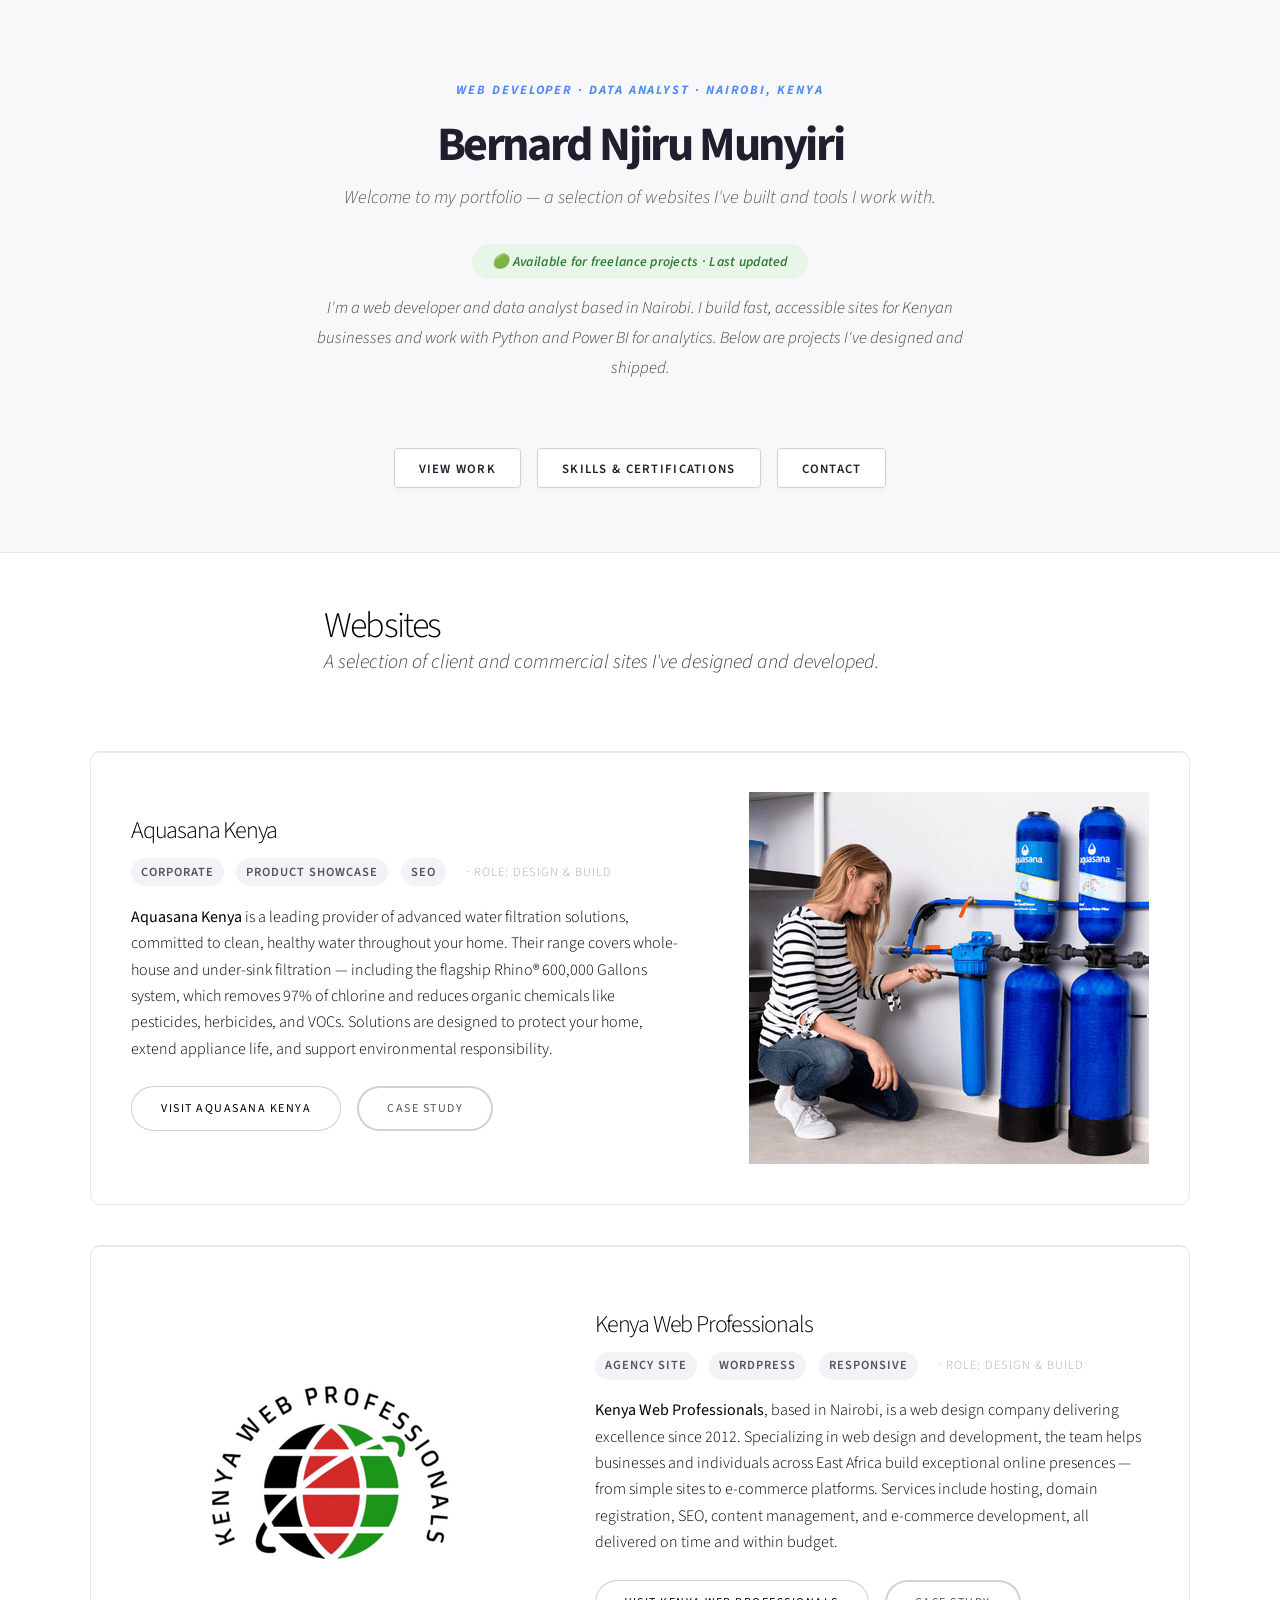
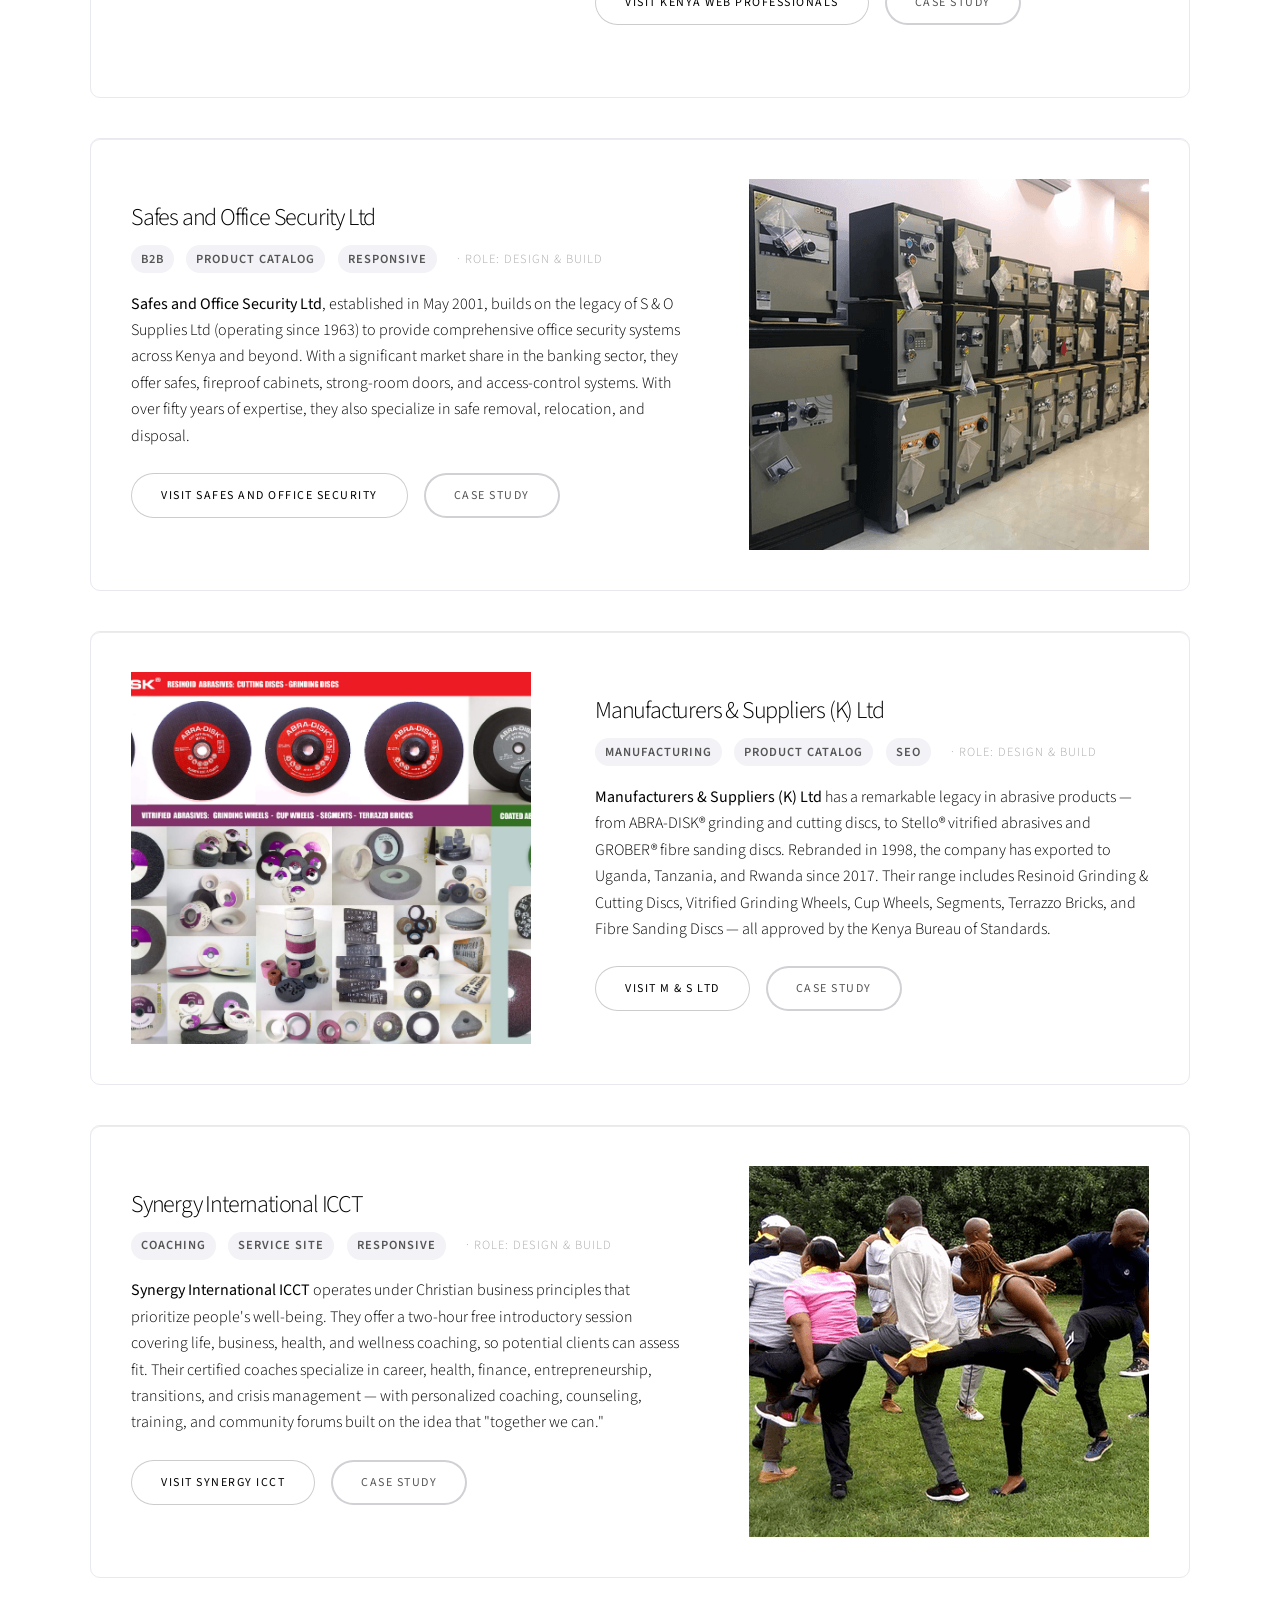
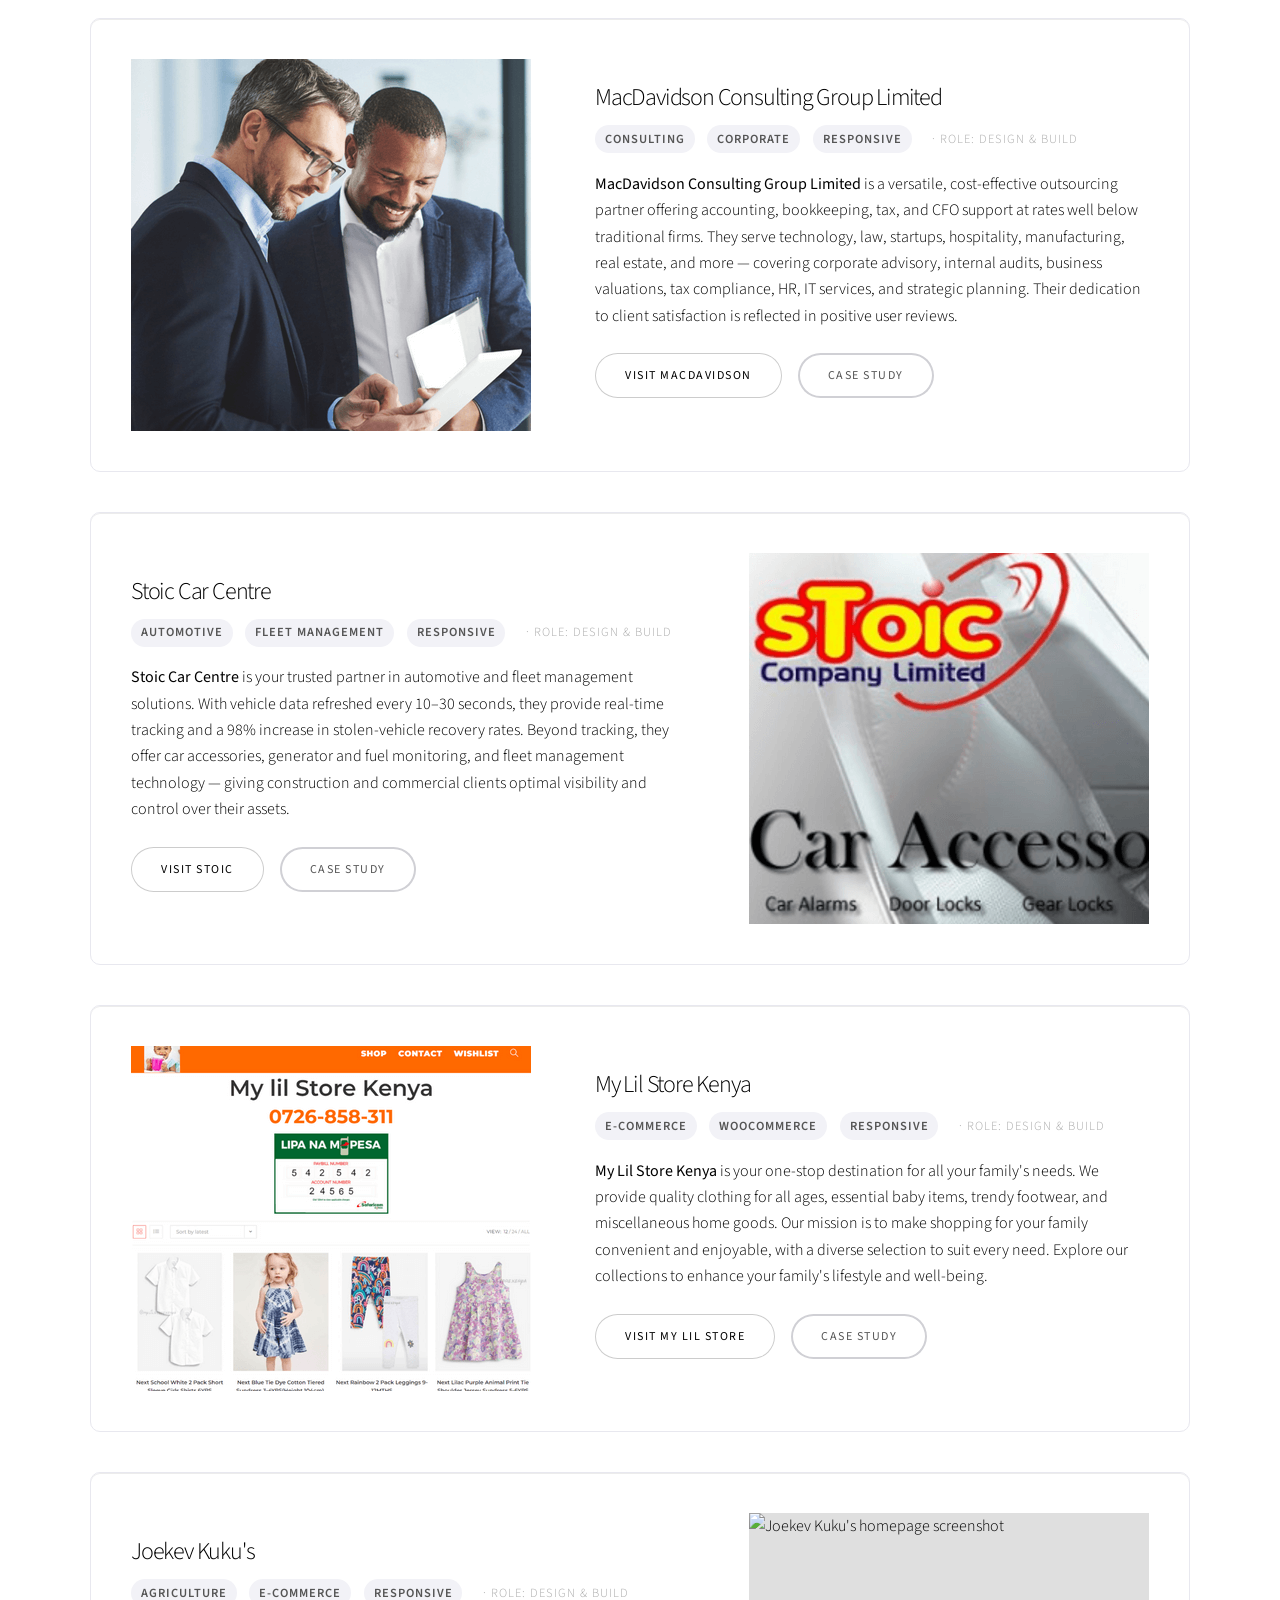
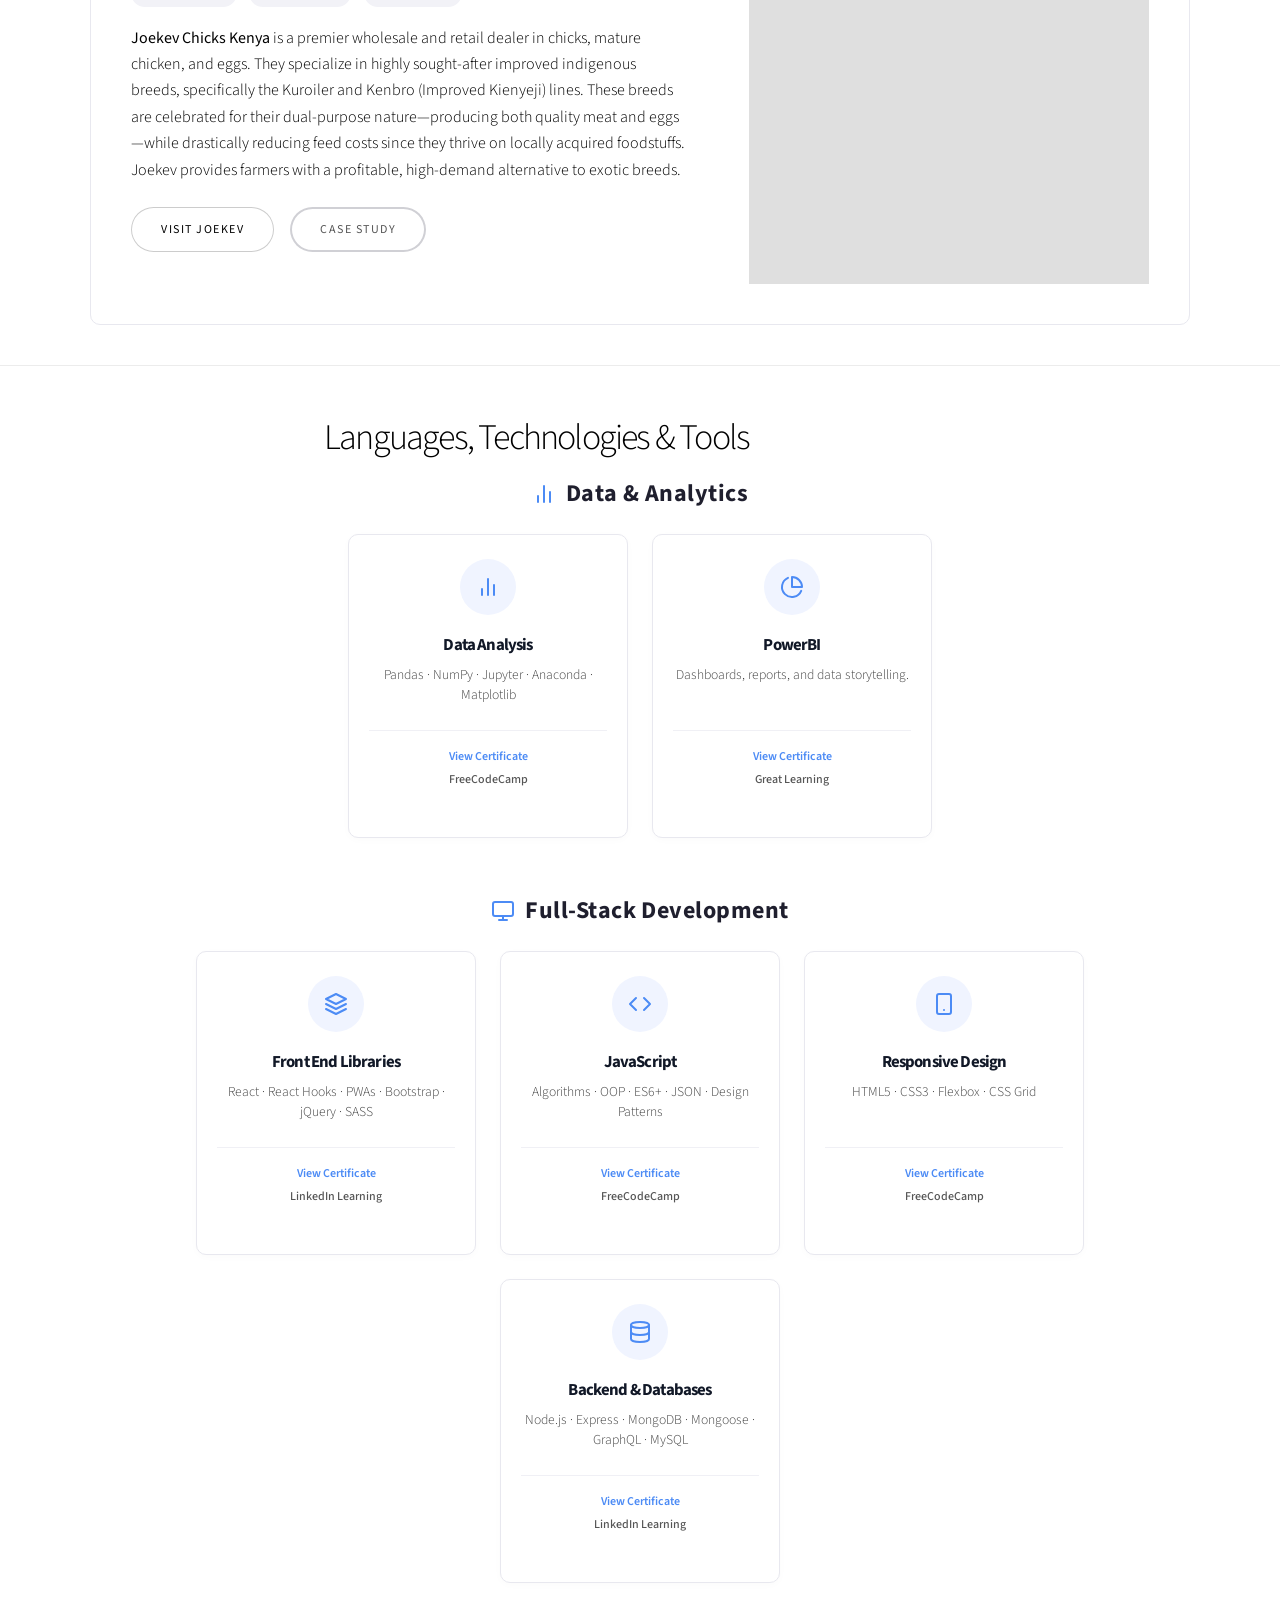
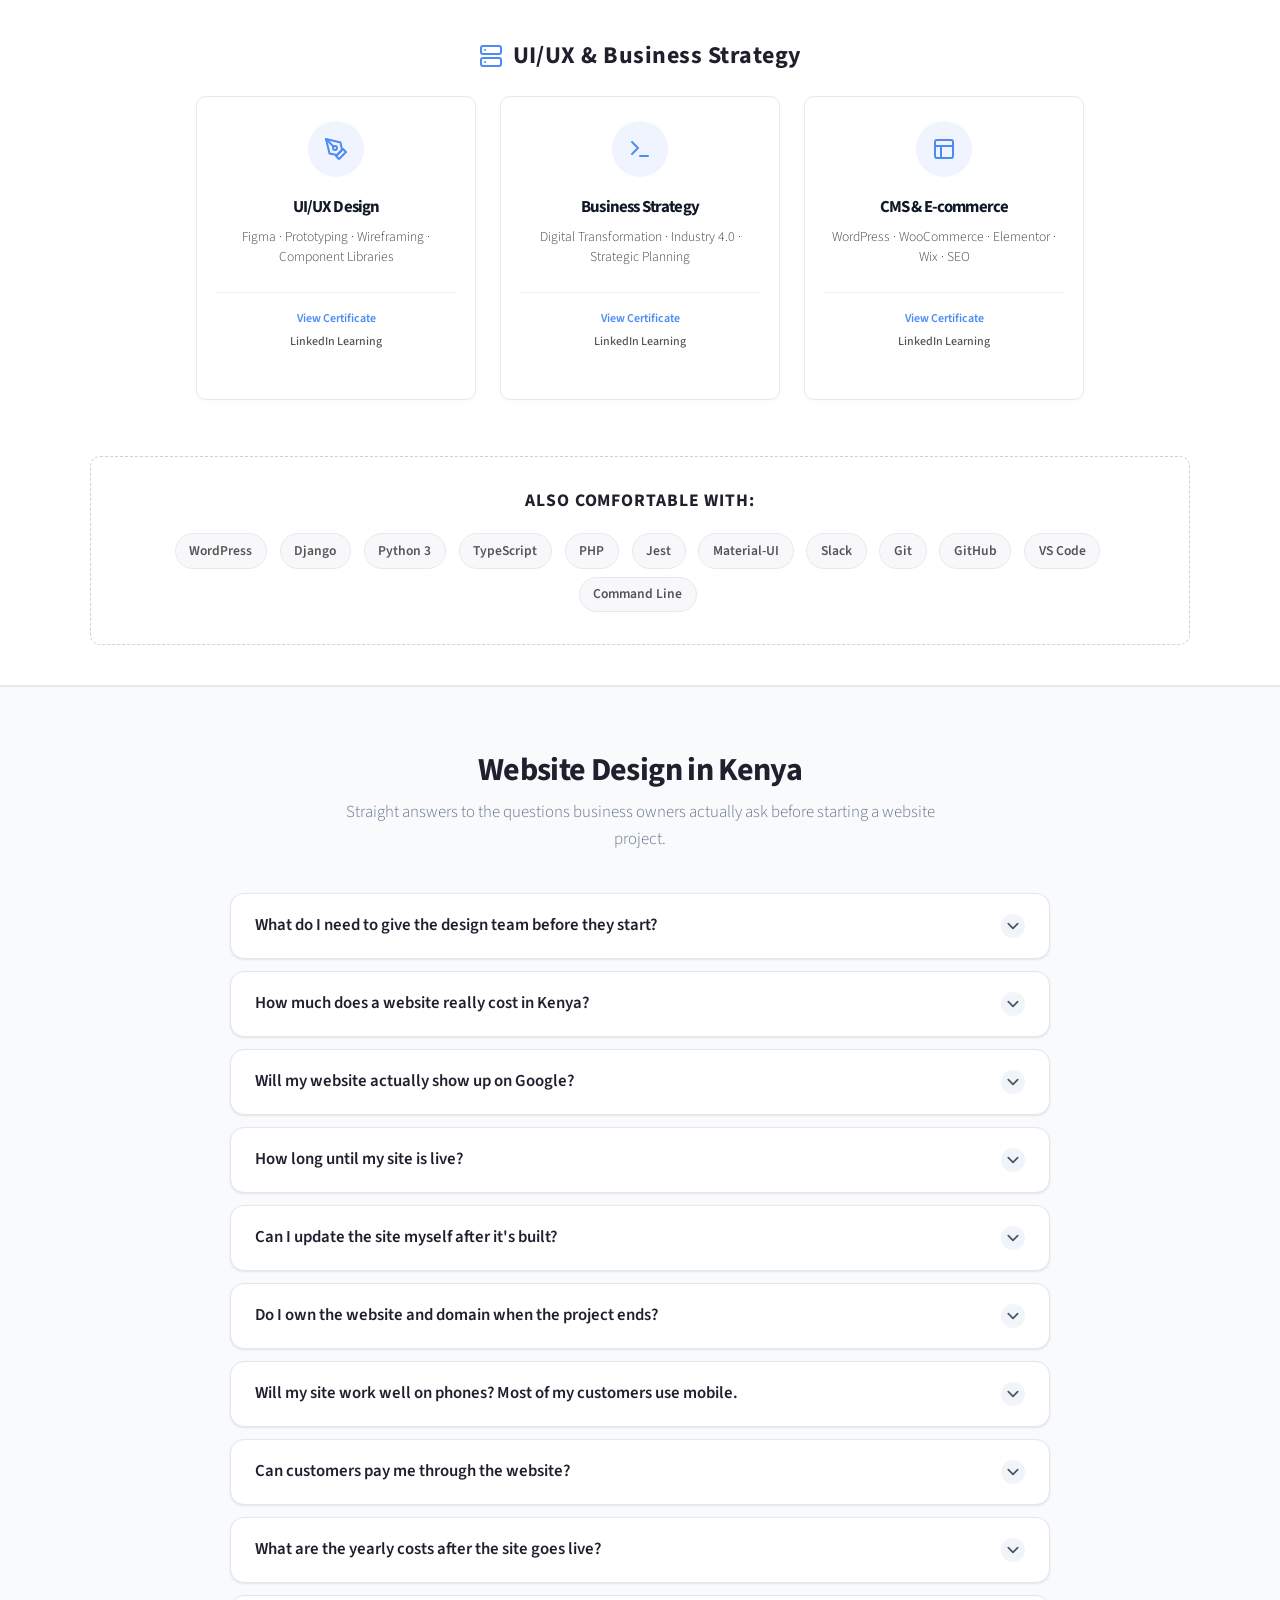
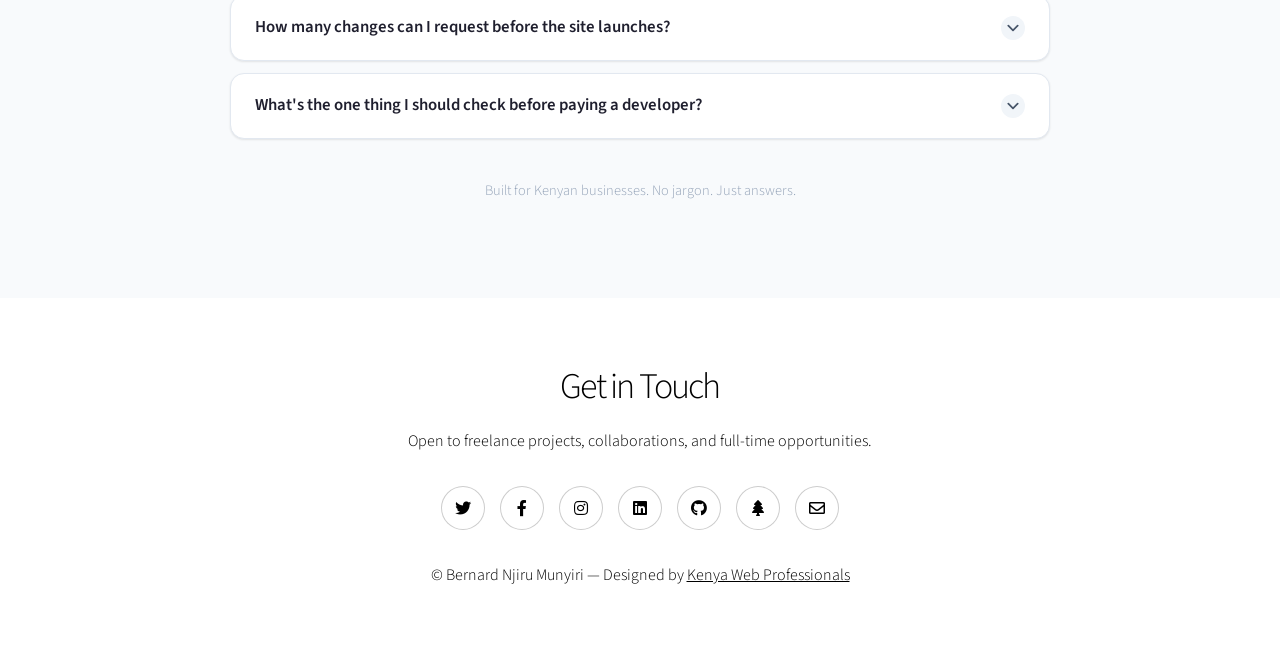
==== index.html @ df241395 "Update index.html" ====
<!DOCTYPE html>
<html lang="en">
<head>
  <meta charset="utf-8" />
  <meta name="viewport" content="width=device-width, initial-scale=1, user-scalable=no" />
  <meta name="description" content="Bernard Njiru Munyiri — Web Developer & Data Analyst based in Nairobi, Kenya. Portfolio of websites, data projects, and certifications." />
  <meta name="author" content="Bernard Njiru Munyiri" />
  <meta name="theme-color" content="#1f1f2e" />
  
  <meta property="og:title" content="Bernard N Munyiri — Portfolio" />
  <meta property="og:description" content="Websites, data analysis, and full-stack projects by Bernard Njiru Munyiri." />
  <meta property="og:type" content="website" />
  
  <title>Bernard N Munyiri — Portfolio</title>

  <!-- Favicon -->
  <link rel="icon" type="image/png" href="images/KenyaWebProfessionals.png">
  <link rel="apple-touch-icon" href="images/KenyaWebProfessionals.png">

  <link rel="stylesheet" href="assets/css/main.css" />
  <link rel="stylesheet" href="assets/css/overrides.css" />
  <noscript><link rel="stylesheet" href="assets/css/noscript.css" /></noscript>
</head>

<body class="is-preload" id="top">

  <!-- ===== HEADER ===== -->
  <header class="page-header">
    <div class="header-inner">
      <p class="eyebrow">Web Developer · Data Analyst · Nairobi, Kenya</p>
      <h1>Bernard Njiru Munyiri</h1>
      <p class="subtitle">Welcome to my portfolio — a selection of websites I've built and tools I work with.</p>
      <p class="status-update">🟢 Available for freelance projects · Last updated <span id="last-updated"></span></p>
    </div>

    <section class="intro" aria-label="About">
      <p>I'm a web developer and data analyst based in Nairobi. I build fast, accessible sites for Kenyan businesses and work with Python and Power BI for analytics. Below are projects I've designed and shipped.</p>
    </section>

    <nav class="header-nav" aria-label="Primary">
      <a href="#websites" class="button small">View Work</a>
      <a href="#skills" class="button small alt">Skills &amp; Certifications</a>
      <a href="#contact" class="button small alt">Contact</a>
    </nav>
  </header>

  <!-- ===== MAIN ===== -->
  <main id="wrapper" class="divided">
    
    <header class="section-heading" id="websites">
      <h2>Websites</h2>
      <p>A selection of client and commercial sites I've designed and developed.</p>
    </header>

    <!-- Spotlight: Aquasana Kenya -->
    <section class="spotlight style1 orient-left content-align-left image-position-center onscroll-image-fade-in">
      <div class="content">
        <h3>Aquasana Kenya</h3>
        <p class="meta">
          <span class="tag">Corporate</span>
          <span class="tag">Product Showcase</span>
          <span class="tag">SEO</span>
          <span class="role">· Role: Design &amp; Build</span>
        </p>
        <p><strong>Aquasana Kenya</strong> is a leading provider of advanced water filtration solutions, committed to clean, healthy water throughout your home. Their range covers whole-house and under-sink filtration — including the flagship Rhino® 600,000 Gallons system, which removes 97% of chlorine and reduces organic chemicals like pesticides, herbicides, and VOCs. Solutions are designed to protect your home, extend appliance life, and support environmental responsibility.</p>
        <ul class="actions">
          <li><a href="https://aquasystemskenya.co.ke/" target="_blank" rel="noopener" class="button" aria-label="Visit Aquasana Kenya website">Visit Aquasana Kenya</a></li>
          <li><a href="#" class="button alt" onclick="toggleCaseStudy(this); return false;">Case Study</a></li>
        </ul>
        <div class="case-study">
          <p><strong>The Goal:</strong> To build a clean, educational corporate site to sell high-end water filtration systems.</p>
          <p><strong>My Role:</strong> Designed the layout, built the product showcase pages, and optimized the site for local SEO.</p>
          <p><strong>The Result:</strong> A professional, trustworthy platform that clearly explains complex filtration specs to everyday buyers.</p>
        </div>
      </div>
      <div class="image">
        <img src="images/AquasanaKenya.png" alt="Aquasana Kenya homepage screenshot" loading="lazy" />
      </div>
    </section>

    <!-- Spotlight: Kenya Web Professionals -->
    <section class="spotlight style1 orient-right content-align-left image-position-center onscroll-image-fade-in">
      <div class="content">
        <h3>Kenya Web Professionals</h3>
        <p class="meta">
          <span class="tag">Agency Site</span>
          <span class="tag">WordPress</span>
          <span class="tag">Responsive</span>
          <span class="role">· Role: Design &amp; Build</span>
        </p>
        <p><strong>Kenya Web Professionals</strong>, based in Nairobi, is a web design company delivering excellence since 2012. Specializing in web design and development, the team helps businesses and individuals across East Africa build exceptional online presences — from simple sites to e-commerce platforms. Services include hosting, domain registration, SEO, content management, and e-commerce development, all delivered on time and within budget.</p>
        <ul class="actions">
          <li><a href="https://tinyurl.com/y8ye9rp8/" target="_blank" rel="noopener" class="button" aria-label="Visit Kenya Web Professionals website">Visit Kenya Web Professionals</a></li>
          <li><a href="#" class="button alt" onclick="toggleCaseStudy(this); return false;">Case Study</a></li>
        </ul>
        <div class="case-study">
          <p><strong>The Goal:</strong> To create a modern agency portfolio that highlights services and past work.</p>
          <p><strong>My Role:</strong> Front-end development, responsive styling, and integrating the contact/lead capture forms.</p>
          <p><strong>The Result:</strong> A fast, SEO-friendly site that serves as the primary lead generator for the agency.</p>
        </div>
      </div>
      <div class="image">
        <img src="images/KenyaWebProfessionals.png" alt="Kenya Web Professionals homepage screenshot" loading="lazy" />
      </div>
    </section>
    
    <!-- Spotlight: Safes and Office Security Ltd -->
    <section class="spotlight style1 orient-left content-align-left image-position-center onscroll-image-fade-in">
      <div class="content">
        <h3>Safes and Office Security Ltd</h3>
        <p class="meta">
          <span class="tag">B2B</span>
          <span class="tag">Product Catalog</span>
          <span class="tag">Responsive</span>
          <span class="role">· Role: Design &amp; Build</span>
        </p>
        <p><strong>Safes and Office Security Ltd</strong>, established in May 2001, builds on the legacy of S &amp; O Supplies Ltd (operating since 1963) to provide comprehensive office security systems across Kenya and beyond. With a significant market share in the banking sector, they offer safes, fireproof cabinets, strong-room doors, and access-control systems. With over fifty years of expertise, they also specialize in safe removal, relocation, and disposal.</p>
        <ul class="actions">
          <li><a href="https://safesandofficesecurity.com/" target="_blank" rel="noopener" class="button" aria-label="Visit Safes and Office Security website">Visit Safes and Office Security</a></li>
          <li><a href="#" class="button alt" onclick="toggleCaseStudy(this); return false;">Case Study</a></li>
        </ul>
        <div class="case-study">
          <p><strong>The Goal:</strong> To modernize the digital presence of a legacy security equipment supplier.</p>
          <p><strong>My Role:</strong> Structured their vast product catalog, built the responsive layout, and integrated a quote request system.</p>
          <p><strong>The Result:</strong> A highly functional B2B site that makes it easy for banks and businesses to find the right security solutions.</p>
        </div>
      </div>
      <div class="image">
        <img src="images/SafesandOfficeSecurityLtd.png" alt="Safes and Office Security Ltd homepage screenshot" loading="lazy" />
      </div>
    </section>
    
    <!-- Spotlight: Manufacturers & Suppliers (K) Ltd -->
    <section class="spotlight style1 orient-right content-align-left image-position-center onscroll-image-fade-in">
      <div class="content">
        <h3>Manufacturers &amp; Suppliers (K) Ltd</h3>
        <p class="meta">
          <span class="tag">Manufacturing</span>
          <span class="tag">Product Catalog</span>
          <span class="tag">SEO</span>
          <span class="role">· Role: Design &amp; Build</span>
        </p>
        <p><strong>Manufacturers &amp; Suppliers (K) Ltd</strong> has a remarkable legacy in abrasive products — from ABRA-DISK® grinding and cutting discs, to Stello® vitrified abrasives and GROBER® fibre sanding discs. Rebranded in 1998, the company has exported to Uganda, Tanzania, and Rwanda since 2017. Their range includes Resinoid Grinding &amp; Cutting Discs, Vitrified Grinding Wheels, Cup Wheels, Segments, Terrazzo Bricks, and Fibre Sanding Discs — all approved by the Kenya Bureau of Standards.</p>
        <ul class="actions">
          <li><a href="https://mslabrasives.com/" target="_blank" rel="noopener" class="button" aria-label="Visit Manufacturers and Suppliers website">Visit M &amp; S Ltd</a></li>
          <li><a href="#" class="button alt" onclick="toggleCaseStudy(this); return false;">Case Study</a></li>
        </ul>
        <div class="case-study">
          <p><strong>The Goal:</strong> Create an industrial catalog site to showcase abrasive products and expand regional reach.</p>
          <p><strong>My Role:</strong> Organized the technical product data, designed the responsive UI, and optimized page load speeds.</p>
          <p><strong>The Result:</strong> A no-nonsense, fast-loading site that serves as a reliable digital catalog for clients across East Africa.</p>
        </div>
      </div>
      <div class="image">
        <img src="images/Manufacturers&Suppliers(K)Ltd.jpg" alt="Manufacturers and Suppliers Kenya homepage screenshot" loading="lazy" />
      </div>
    </section>

    <!-- Spotlight: Synergy International ICCT -->
    <section class="spotlight style1 orient-left content-align-left image-position-center onscroll-image-fade-in">
      <div class="content">
        <h3>Synergy International ICCT</h3>
        <p class="meta">
          <span class="tag">Coaching</span>
          <span class="tag">Service Site</span>
          <span class="tag">Responsive</span>
          <span class="role">· Role: Design &amp; Build</span>
        </p>
        <p><strong>Synergy International ICCT</strong> operates under Christian business principles that prioritize people's well-being. They offer a two-hour free introductory session covering life, business, health, and wellness coaching, so potential clients can assess fit. Their certified coaches specialize in career, health, finance, entrepreneurship, transitions, and crisis management — with personalized coaching, counseling, training, and community forums built on the idea that "together we can."</p>
        <ul class="actions">
          <li><a href="http://www.synergyicct.org/" target="_blank" rel="noopener" class="button" aria-label="Visit Synergy International ICCT website">Visit Synergy ICCT</a></li>
          <li><a href="#" class="button alt" onclick="toggleCaseStudy(this); return false;">Case Study</a></li>
        </ul>
        <div class="case-study">
          <p><strong>The Goal:</strong> To create a welcoming platform for life and business coaching services.</p>
          <p><strong>My Role:</strong> Designed a calm, professional layout, built the service pages, and implemented an easy booking/contact flow.</p>
          <p><strong>The Result:</strong> A supportive, easy-to-navigate site that builds trust and encourages visitors to book the free intro session.</p>
        </div>
      </div>
      <div class="image">
        <img src="images/SynergyInternationalICCT.png" alt="Synergy International ICCT homepage screenshot" loading="lazy" />
      </div>
    </section>

    <!-- Spotlight: MacDavidson Consulting Group Limited -->
    <section class="spotlight style1 orient-right content-align-left image-position-center onscroll-image-fade-in">
      <div class="content">
        <h3>MacDavidson Consulting Group Limited</h3>
        <p class="meta">
          <span class="tag">Consulting</span>
          <span class="tag">Corporate</span>
          <span class="tag">Responsive</span>
          <span class="role">· Role: Design &amp; Build</span>
        </p>
        <p><strong>MacDavidson Consulting Group Limited</strong> is a versatile, cost-effective outsourcing partner offering accounting, bookkeeping, tax, and CFO support at rates well below traditional firms. They serve technology, law, startups, hospitality, manufacturing, real estate, and more — covering corporate advisory, internal audits, business valuations, tax compliance, HR, IT services, and strategic planning. Their dedication to client satisfaction is reflected in positive user reviews.</p>
        <ul class="actions">
          <li><a href="https://www.macdavidson.co.ke" target="_blank" rel="noopener" class="button" aria-label="Visit MacDavidson Consulting website">Visit MacDavidson</a></li>
          <li><a href="#" class="button alt" onclick="toggleCaseStudy(this); return false;">Case Study</a></li>
        </ul>
        <div class="case-study">
          <p><strong>The Goal:</strong> To build a professional site that communicates trust and expertise in financial consulting.</p>
          <p><strong>My Role:</strong> UI design, structuring the service offerings (from bookkeeping to CFO support), and ensuring a clean, corporate look.</p>
          <p><strong>The Result:</strong> A polished B2B website that positions the firm as a reliable, cost-effective alternative to traditional accounting firms.</p>
        </div>
      </div>
      <div class="image">
        <img src="images/macdavidson.png" alt="MacDavidson Consulting Group homepage screenshot" loading="lazy" />
      </div>
    </section>

    <!-- Spotlight: Stoic Car Centre -->
    <section class="spotlight style1 orient-left content-align-left image-position-center onscroll-image-fade-in">
      <div class="content">
        <h3>Stoic Car Centre</h3>
        <p class="meta">
          <span class="tag">Automotive</span>
          <span class="tag">Fleet Management</span>
          <span class="tag">Responsive</span>
          <span class="role">· Role: Design &amp; Build</span>
        </p>
        <p><strong>Stoic Car Centre</strong> is your trusted partner in automotive and fleet management solutions. With vehicle data refreshed every 10–30 seconds, they provide real-time tracking and a 98% increase in stolen-vehicle recovery rates. Beyond tracking, they offer car accessories, generator and fuel monitoring, and fleet management technology — giving construction and commercial clients optimal visibility and control over their assets.</p>
        <ul class="actions">
          <li><a href="https://stoiccarcentre.com/" target="_blank" rel="noopener" class="button" aria-label="Visit Stoic Car Centre website">Visit Stoic</a></li>
          <li><a href="#" class="button alt" onclick="toggleCaseStudy(this); return false;">Case Study</a></li>
        </ul>
        <div class="case-study">
          <p><strong>The Goal:</strong> To launch a high-tech site for fleet management and vehicle tracking services.</p>
          <p><strong>My Role:</strong> Built the product showcase, integrated the vehicle tracking feature highlights, and ensured a modern, tech-forward UI.</p>
          <p><strong>The Result:</strong> A sleek, dynamic website that clearly explains their 98% recovery rate and tracking technology.</p>
        </div>
      </div>
      <div class="image">
        <img src="images/stoic.png" alt="Stoic Car Centre homepage screenshot" loading="lazy" />
      </div>
    </section>
        
    <!-- Spotlight: My Lil Store Kenya -->
    <section class="spotlight style1 orient-right content-align-left image-position-center onscroll-image-fade-in">
      <div class="content">
        <h3>My Lil Store Kenya</h3>
        <p class="meta">
          <span class="tag">E-commerce</span>
          <span class="tag">WooCommerce</span>
          <span class="tag">Responsive</span>
          <span class="role">· Role: Design &amp; Build</span>
        </p>
        <p><strong>My Lil Store Kenya</strong> is your one-stop destination for all your family's needs. We provide quality clothing for all ages, essential baby items, trendy footwear, and miscellaneous home goods. Our mission is to make shopping for your family convenient and enjoyable, with a diverse selection to suit every need. Explore our collections to enhance your family's lifestyle and well-being.</p>
        <ul class="actions">
          <li><a href="http://www.mylilstorekenya.com/" target="_blank" rel="noopener" class="button" aria-label="Visit My Lil Store Kenya website">Visit My Lil Store</a></li>
          <li><a href="#" class="button alt" onclick="toggleCaseStudy(this); return false;">Case Study</a></li>
        </ul>
        <div class="case-study">
          <p><strong>The Goal:</strong> The client needed a reliable e-commerce platform to showcase and sell a diverse range of family products, including baby items and clothing.</p>
          <p><strong>My Role:</strong> I handled the UI/UX design, built the responsive product catalogs, and ensured the mobile checkout flow was seamless.</p>
          <p><strong>The Result:</strong> A fast, mobile-first store that clearly organizes hundreds of items, making it easy for parents to shop.</p>
        </div>
      </div>
      <div class="image">
        <img src="images/My-lil-Store-Kenya (2).png" alt="My Lil Store Kenya homepage screenshot" loading="lazy" />
      </div>
 
    </section>
           
             <!-- Spotlight: Joekev Kuku's -->
    <section class="spotlight style1 orient-left content-align-left image-position-center onscroll-image-fade-in">
      <div class="content">
        <h3>Joekev Kuku's</h3>
        <p class="meta">
          <span class="tag">Agriculture</span>
          <span class="tag">E-commerce</span>
          <span class="tag">Responsive</span>
          <span class="role">· Role: Design &amp; Build</span>
        </p>
        <p><strong>Joekev Chicks Kenya</strong> is a premier wholesale and retail dealer in chicks, mature chicken, and eggs. They specialize in highly sought-after improved indigenous breeds, specifically the Kuroiler and Kenbro (Improved Kienyeji) lines. These breeds are celebrated for their dual-purpose nature—producing both quality meat and eggs—while drastically reducing feed costs since they thrive on locally acquired foodstuffs. Joekev provides farmers with a profitable, high-demand alternative to exotic breeds.</p>
        <ul class="actions">
          <li><a href="#" target="_blank" rel="noopener" class="button" aria-label="Visit Joekev Kuku's website">Visit Joekev</a></li>
          <li><a href="#" class="button alt" onclick="toggleCaseStudy(this); return false;">Case Study</a></li>
        </ul>
        <div class="case-study">
          <p><strong>The Goal:</strong> To create an informative agricultural platform that educates farmers on the benefits of improved Kienyeji breeds and drives sales for their chicks and eggs.</p>
          <p><strong>My Role:</strong> Designed a clean, easy-to-read layout to highlight the dual-purpose benefits of the breeds, and built a responsive image gallery for the livestock.</p>
          <p><strong>The Result:</strong> A highly accessible site that clearly communicates the cost-saving advantages of Kuroiler and Kenbro breeds to local farmers.</p>
        </div>
      </div>
      <div class="image">
        <img src="images/joekev.png" alt="Joekev Kuku's homepage screenshot" loading="lazy" />
      </div>
    </section>
    <!-- ===== SKILLS ===== -->
    <section class="skills-section" id="skills">
      <header class="section-heading">
        <h2>Languages, Technologies &amp; Tools</h2>
      </header>
      
      <div class="skills-container">
        
        <!-- ================= DATA & ANALYTICS ================= -->
        <div class="skill-category">
          <h3 class="category-title">
            <svg class="title-icon" width="24" height="24" viewBox="0 0 24 24" fill="none" stroke="currentColor" stroke-width="2" stroke-linecap="round" stroke-linejoin="round"><line x1="18" y1="20" x2="18" y2="10"></line><line x1="12" y1="20" x2="12" y2="4"></line><line x1="6" y1="20" x2="6" y2="14"></line></svg>
            Data &amp; Analytics
          </h3>
          <div class="skill-grid">
            
            <section class="skill-card">
              <div class="icon">
                <svg viewBox="0 0 24 24" fill="none" stroke="currentColor" stroke-width="2" stroke-linecap="round" stroke-linejoin="round"><line x1="18" y1="20" x2="18" y2="10"></line><line x1="12" y1="20" x2="12" y2="4"></line><line x1="6" y1="20" x2="6" y2="14"></line></svg>
              </div>
              <h3>Data Analysis</h3>
              <p>Pandas · NumPy · Jupyter · Anaconda · Matplotlib</p>
              <p class="cert">
                <a href="https://freecodecamp.org/certification/Bernard-N-Munyiri/data-analysis-with-python-v7" target="_blank" rel="noopener">View Certificate</a><br>
                <a href="https://www.freecodecamp.org/" target="_blank" rel="noopener" class="org">FreeCodeCamp</a>
              </p>
            </section>

            <section class="skill-card">
              <div class="icon">
                <svg viewBox="0 0 24 24" fill="none" stroke="currentColor" stroke-width="2" stroke-linecap="round" stroke-linejoin="round"><path d="M21.21 15.89A10 10 0 1 1 8 2.83"></path><path d="M22 12A10 10 0 0 0 12 2v10z"></path></svg>
              </div>
              <h3>PowerBI</h3>
              <p>Dashboards, reports, and data storytelling.</p>
              <p class="cert">
                <a href="https://olympus.mygreatlearning.com/courses/30824/certificate" target="_blank" rel="noopener">View Certificate</a><br>
                <a href="https://www.mygreatlearning.com/" target="_blank" rel="noopener" class="org">Great Learning</a>
              </p>
            </section>

          </div>
        </div>

        <!-- ================= WEB & FULL STACK ================= -->
        <div class="skill-category">
          <h3 class="category-title">
            <svg class="title-icon" width="24" height="24" viewBox="0 0 24 24" fill="none" stroke="currentColor" stroke-width="2" stroke-linecap="round" stroke-linejoin="round"><rect x="2" y="3" width="20" height="14" rx="2" ry="2"></rect><line x1="8" y1="21" x2="16" y2="21"></line><line x1="12" y1="17" x2="12" y2="21"></line></svg>
            Full-Stack Development
          </h3>
          <div class="skill-grid">

            <section class="skill-card">
              <div class="icon">
                <svg viewBox="0 0 24 24" fill="none" stroke="currentColor" stroke-width="2" stroke-linecap="round" stroke-linejoin="round"><polygon points="12 2 2 7 12 12 22 7 12 2"></polygon><polyline points="2 12 12 17 22 12"></polyline><polyline points="2 17 12 22 22 17"></polyline></svg>
              </div>
              <h3>Front End Libraries</h3>
              <p>React · React Hooks · PWAs · Bootstrap · jQuery · SASS</p>
              <p class="cert">
                <a href="https://www.linkedin.com/learning/certificates/213dad55764907ab6808e21b2530cda4dc8e20cda68bf7d5b568e9392af35c65" target="_blank" rel="noopener">View Certificate</a><br>
                <a href="https://www.linkedin.com/learning/" target="_blank" rel="noopener" class="org">LinkedIn Learning</a>
              </p>
            </section>

            <section class="skill-card">
              <div class="icon">
                <svg viewBox="0 0 24 24" fill="none" stroke="currentColor" stroke-width="2" stroke-linecap="round" stroke-linejoin="round"><polyline points="16 18 22 12 16 6"></polyline><polyline points="8 6 2 12 8 18"></polyline></svg>
              </div>
              <h3>JavaScript</h3>
              <p>Algorithms · OOP · ES6+ · JSON · Design Patterns</p>
              <p class="cert">
                <a href="https://www.freecodecamp.org/certification/Bernard-N-Munyiri/javascript-algorithms-and-data-structures" target="_blank" rel="noopener">View Certificate</a><br>
                <a href="https://www.freecodecamp.org/" target="_blank" rel="noopener" class="org">FreeCodeCamp</a>
              </p>
            </section>

            <section class="skill-card">
              <div class="icon">
                <svg viewBox="0 0 24 24" fill="none" stroke="currentColor" stroke-width="2" stroke-linecap="round" stroke-linejoin="round"><rect x="5" y="2" width="14" height="20" rx="2" ry="2"></rect><line x1="12" y1="18" x2="12.01" y2="18"></line></svg>
              </div>
              <h3>Responsive Design</h3>
              <p>HTML5 · CSS3 · Flexbox · CSS Grid</p>
              <p class="cert">
                <a href="https://www.freecodecamp.org/certification/Bernard-N-Munyiri/responsive-web-design" target="_blank" rel="noopener">View Certificate</a><br>
                <a href="https://www.freecodecamp.org/" target="_blank" rel="noopener" class="org">FreeCodeCamp</a>
              </p>
            </section>

            <section class="skill-card">
              <div class="icon">
                <svg viewBox="0 0 24 24" fill="none" stroke="currentColor" stroke-width="2" stroke-linecap="round" stroke-linejoin="round"><ellipse cx="12" cy="5" rx="9" ry="3"></ellipse><path d="M21 12c0 1.66-4 3-9 3s-9-1.34-9-3"></path><path d="M3 5v14c0 1.66 4 3 9 3s9-1.34 9-3V5"></path></svg>
              </div>
              <h3>Backend &amp; Databases</h3>
              <p>Node.js · Express · MongoDB · Mongoose · GraphQL · MySQL</p>
              <p class="cert">
                <a href="https://www.linkedin.com/learning/certificates/173402eb66ef13bf89cbc4e90ae0528f81251d0c7a730cd13fdc2ba6150397da" target="_blank" rel="noopener">View Certificate</a><br>
                <a href="https://www.linkedin.com/learning/" target="_blank" rel="noopener" class="org">LinkedIn Learning</a>
              </p>
            </section>

          </div>
        </div>

        <!-- ================= UI/UX & STRATEGY ================= -->
        <div class="skill-category">
          <h3 class="category-title">
            <svg class="title-icon" width="24" height="24" viewBox="0 0 24 24" fill="none" stroke="currentColor" stroke-width="2" stroke-linecap="round" stroke-linejoin="round"><rect x="2" y="2" width="20" height="8" rx="2" ry="2"></rect><rect x="2" y="14" width="20" height="8" rx="2" ry="2"></rect><line x1="6" y1="6" x2="6.01" y2="6"></line><line x1="6" y1="18" x2="6.01" y2="18"></line></svg>
            UI/UX &amp; Business Strategy
          </h3>
          <div class="skill-grid">

            <section class="skill-card">
              <div class="icon">
                <svg viewBox="0 0 24 24" fill="none" stroke="currentColor" stroke-width="2" stroke-linecap="round" stroke-linejoin="round"><path d="M12 19l7-7 3 3-7 7-3-3z"></path><path d="M18 13l-1.5-7.5L2 2l3.5 14.5L13 18l5-5z"></path><path d="M2 2l7.586 7.586"></path><circle cx="11" cy="11" r="2"></circle></svg>
              </div>
              <h3>UI/UX Design</h3>
              <p>Figma · Prototyping · Wireframing · Component Libraries</p>
              <p class="cert">
                <a href="https://www.linkedin.com/learning/certificates/09333fe21b345feaee1676e108235bbc4eb2dace3441a2c27a3ec5fa8efa7232" target="_blank" rel="noopener">View Certificate</a><br>
                <a href="https://www.linkedin.com/learning/" target="_blank" rel="noopener" class="org">LinkedIn Learning</a>
              </p>
            </section>

            <section class="skill-card">
              <div class="icon">
                <svg viewBox="0 0 24 24" fill="none" stroke="currentColor" stroke-width="2" stroke-linecap="round" stroke-linejoin="round"><polyline points="4 17 10 11 4 5"></polyline><line x1="12" y1="19" x2="20" y2="19"></line></svg>
              </div>
              <h3>Business Strategy</h3>
              <p>Digital Transformation · Industry 4.0 · Strategic Planning</p>
              <p class="cert">
                <a href="https://www.linkedin.com/learning/certificates/efcf272499c039ac4087f5a85fc6d624e4bca02474f84be4cd88d970212b7b14" target="_blank" rel="noopener">View Certificate</a><br>
                <a href="https://www.linkedin.com/learning/" target="_blank" rel="noopener" class="org">LinkedIn Learning</a>
              </p>
            </section>

            <section class="skill-card">
              <div class="icon">
                <svg viewBox="0 0 24 24" fill="none" stroke="currentColor" stroke-width="2" stroke-linecap="round" stroke-linejoin="round"><rect x="3" y="3" width="18" height="18" rx="2" ry="2"></rect><line x1="3" y1="9" x2="21" y2="9"></line><line x1="9" y1="21" x2="9" y2="9"></line></svg>
              </div>
              <h3>CMS &amp; E-commerce</h3>
              <p>WordPress · WooCommerce · Elementor · Wix · SEO</p>
              <p class="cert">
                <a href="https://www.linkedin.com/learning/certificates/692d646933c37f6e1c8f4f36d75365af14b61961f8ff3abf6c7da59ce3414fc3" target="_blank" rel="noopener">View Certificate</a><br>
                <a href="https://www.linkedin.com/learning/" target="_blank" rel="noopener" class="org">LinkedIn Learning</a>
              </p>
            </section>

          </div>
        </div>

        <!-- 4.3 Skills without certs -->
        <div class="skills-extra">
          <h3>Also comfortable with:</h3>
          <div class="extra-tags">
            <span class="tag">WordPress</span>
            <span class="tag">Django</span>
            <span class="tag">Python 3</span>
            <span class="tag">TypeScript</span>
            <span class="tag">PHP</span>
            <span class="tag">Jest</span>
            <span class="tag">Material-UI</span>
            <span class="tag">Slack</span>
            <span class="tag">Git</span>
            <span class="tag">GitHub</span>
            <span class="tag">VS Code</span>
            <span class="tag">Command Line</span>
          </div>
        </div>
      </div>
    </section>

    <!-- ===== FAQ SECTION ===== -->
    <section class="faq-section" id="faq" aria-labelledby="faq-heading">
      <div class="faq-container">
        <div class="faq-header">
          <h2 id="faq-heading">Website Design in Kenya</h2>
          <p>Straight answers to the questions business owners actually ask before starting a website project.</p>
        </div>

        <div class="accordion">

          <div class="accordion-item">
            <div class="accordion-trigger" role="button" tabindex="0" aria-expanded="false">
              <span class="faq-trigger-text">What do I need to give the design team before they start?</span>
              <span class="faq-icon">
                <svg viewBox="0 0 12 12" fill="none"><path d="M2 4L6 8L10 4" stroke="currentColor" stroke-width="1.5" stroke-linecap="round" stroke-linejoin="round"/></svg>
              </span>
            </div>
            <div class="accordion-panel" role="region">
              <p><strong>Everything below, in one folder, before the kickoff call.</strong> Missing items are the number one cause of project delays — not the design work itself.</p>
              <ul>
                <li>Business name &amp; tagline</li>
                <li>Logo files (PNG, SVG, AI/PDF)</li>
                <li>Brand colors &amp; fonts (if defined)</li>
                <li>High-res product/service photos</li>
                <li>Written text for every page</li>
                <li>Contact details (phone, email, WhatsApp)</li>
                <li>Physical address &amp; Google Maps pin</li>
                <li>Social media links</li>
                <li>List of services or products</li>
                <li>Prices (if shown publicly)</li>
                <li>About-us story &amp; team bios</li>
                <li>Certifications, awards, partners</li>
                <li>Domain name (or approval to buy one)</li>
                <li>Hosting account or approval to set up</li>
                <li>Existing site login (if any)</li>
                <li>Google Analytics / Search Console access</li>
                <li>Google Business Profile access</li>
                <li>M-Pesa Paybill/Till number (if selling)</li>
                <li>Sample sites you like (and why)</li>
                <li>Sample sites you dislike (and why)</li>
                <li>Target customer description</li>
                <li>Main competitor sites</li>
                <li>Key pages you want (e.g. Home, About, Contact)</li>
                <li>Primary call-to-action (call, buy, book, sign up)</li>
                <li>Any legal text (privacy policy, terms)</li>
                <li>Single decision-maker for approvals</li>
                <li>Your deadline &amp; launch date</li>
                <li>Budget range, confirmed in writing</li>
                <li>Preferred communication channel &amp; hours</li>
                <li>Login details for any tools they'll need</li>
              </ul>
              <p>If you don't have some of these yet — like professional photos or written copy — tell the team upfront so they can quote for it or adjust the timeline.</p>
            </div>
          </div>

          <div class="accordion-item">
            <div class="accordion-trigger" role="button" tabindex="0" aria-expanded="false">
              <span class="faq-trigger-text">How much does a website really cost in Kenya?</span>
              <span class="faq-icon">
                <svg viewBox="0 0 12 12" fill="none"><path d="M2 4L6 8L10 4" stroke="currentColor" stroke-width="1.5" stroke-linecap="round" stroke-linejoin="round"/></svg>
              </span>
            </div>
            <div class="accordion-panel" role="region">
              <p><strong>Expect anywhere from KES 15,000 to over KES 80,000</strong> depending on what you need. A simple 3–5 page starter site usually sits around KES 15,000–25,000. A proper business site with lead capture, local SEO, and mobile-first design falls in the KES 35,000–60,000 range. Ecommerce with M-Pesa integration starts around KES 80,000 and goes up.</p>
              <p>Don't forget the yearly costs: domain registration (roughly KES 1,000–2,000/year) and hosting (KES 2,500–9,000/year) are separate from the build fee.</p>
            </div>
          </div>

          <div class="accordion-item">
            <div class="accordion-trigger" role="button" tabindex="0" aria-expanded="false">
              <span class="faq-trigger-text">Will my website actually show up on Google?</span>
              <span class="faq-icon">
                <svg viewBox="0 0 12 12" fill="none"><path d="M2 4L6 8L10 4" stroke="currentColor" stroke-width="1.5" stroke-linecap="round" stroke-linejoin="round"/></svg>
              </span>
            </div>
            <div class="accordion-panel" role="region">
              <p>A well-built site gives you the <strong>foundation</strong> to rank — clean structure, fast loading, mobile-friendly pages, and proper titles. But ranking for competitive terms takes time and usually content beyond your homepage.</p>
              <p>The practical minimum: make sure your site loads in under 5 seconds on mobile, includes your location and service keywords naturally, and is linked to a Google Business Profile. That alone puts you ahead of many Kenyan small business sites that are still desktop-only and slow.</p>
            </div>
          </div>

          <div class="accordion-item">
            <div class="accordion-trigger" role="button" tabindex="0" aria-expanded="false">
              <span class="faq-trigger-text">How long until my site is live?</span>
              <span class="faq-icon">
                <svg viewBox="0 0 12 12" fill="none"><path d="M2 4L6 8L10 4" stroke="currentColor" stroke-width="1.5" stroke-linecap="round" stroke-linejoin="round"/></svg>
              </span>
            </div>
            <div class="accordion-panel" role="region">
              <p><strong>Simple sites: 3–7 days.</strong> Standard business sites with a few pages and basic SEO: 2–4 weeks. Custom builds or ecommerce with many products: 4–8 weeks or more.</p>
              <p>The biggest delay is usually not the developer — it's waiting for content (text, photos, logo files, approvals). Have your materials ready before you start and you'll move much faster.</p>
            </div>
          </div>

          <div class="accordion-item">
            <div class="accordion-trigger" role="button" tabindex="0" aria-expanded="false">
              <span class="faq-trigger-text">Can I update the site myself after it's built?</span>
              <span class="faq-icon">
                <svg viewBox="0 0 12 12" fill="none"><path d="M2 4L6 8L10 4" stroke="currentColor" stroke-width="1.5" stroke-linecap="round" stroke-linejoin="round"/></svg>
              </span>
            </div>
            <div class="accordion-panel" role="region">
              <p><strong>Yes — if you ask for it upfront.</strong> Many developers build static sites where every text change requires their help (and a fee). If you want to change prices, add services, or post updates yourself, request a CMS (content management system) or a blog dashboard during the quote stage.</p>
              <p>Expect to pay a small upgrade fee (often KES 5,000–10,000 one-time) and a slightly higher yearly renewal for the CMS. Worth it if you plan to keep the site current.</p>
            </div>
          </div>

          <div class="accordion-item">
            <div class="accordion-trigger" role="button" tabindex="0" aria-expanded="false">
              <span class="faq-trigger-text">Do I own the website and domain when the project ends?</span>
              <span class="faq-icon">
                <svg viewBox="0 0 12 12" fill="none"><path d="M2 4L6 8L10 4" stroke="currentColor" stroke-width="1.5" stroke-linecap="round" stroke-linejoin="round"/></svg>
              </span>
            </div>
            <div class="accordion-panel" role="region">
              <p><strong>You should — but confirm it in writing.</strong> The domain name should be registered under your business email or your own account, not the developer's personal account. At handover, you should receive admin access to the hosting, the domain registrar, and any analytics.</p>
              <p>For the design and content: ask explicitly whether you get full ownership or a license to use the site. Some developers retain rights to the underlying code or theme. A clear contract avoids problems later.</p>
            </div>
          </div>

          <div class="accordion-item">
            <div class="accordion-trigger" role="button" tabindex="0" aria-expanded="false">
              <span class="faq-trigger-text">Will my site work well on phones? Most of my customers use mobile.</span>
              <span class="faq-icon">
                <svg viewBox="0 0 12 12" fill="none"><path d="M2 4L6 8L10 4" stroke="currentColor" stroke-width="1.5" stroke-linecap="round" stroke-linejoin="round"/></svg>
              </span>
            </div>
            <div class="accordion-panel" role="region">
              <p><strong>It must.</strong> The vast majority of Kenyan web traffic comes from phones, and Google ranks based on the mobile version of your site. A desktop-only design is a direct loss of customers.</p>
              <p>What to check: pages load in under 5 seconds on a normal 4G connection, buttons are large enough to tap easily, menus work with one thumb, and contact forms don't have too many fields. If a developer can't show you a mobile preview before launch, walk away.</p>
            </div>
          </div>

          <div class="accordion-item">
            <div class="accordion-trigger" role="button" tabindex="0" aria-expanded="false">
              <span class="faq-trigger-text">Can customers pay me through the website?</span>
              <span class="faq-icon">
                <svg viewBox="0 0 12 12" fill="none"><path d="M2 4L6 8L10 4" stroke="currentColor" stroke-width="1.5" stroke-linecap="round" stroke-linejoin="round"/></svg>
              </span>
            </div>
            <div class="accordion-panel" role="region">
              <p><strong>Yes, M-Pesa integration is standard for Kenyan ecommerce.</strong> You'll need a Paybill or Till number linked to a Safaricom Daraja account. Most WordPress/WooCommerce sites can add M-Pesa through a plugin, or a developer can build a custom checkout flow.</p>
              <p>Setup takes a few days to get the Daraja credentials approved. Factor in transaction fees from Safaricom and make sure the checkout shows a clear "Pay with M-Pesa" button on mobile.</p>
            </div>
          </div>

          <div class="accordion-item">
            <div class="accordion-trigger" role="button" tabindex="0" aria-expanded="false">
              <span class="faq-trigger-text">What are the yearly costs after the site goes live?</span>
              <span class="faq-icon">
                <svg viewBox="0 0 12 12" fill="none"><path d="M2 4L6 8L10 4" stroke="currentColor" stroke-width="1.5" stroke-linecap="round" stroke-linejoin="round"/></svg>
              </span>
            </div>
            <div class="accordion-panel" role="region">
              <p><strong>Budget roughly KES 4,000–12,000 per year</strong> for a typical small business site. That covers domain renewal (KES 1,000–2,000) and hosting (KES 2,500–9,000). If you have a CMS, add a bit more for the higher-tier hosting.</p>
              <p>Maintenance (software updates, security checks, small content changes) is often separate — either a monthly retainer or pay-per-edit. Ask upfront what's included in the hosting fee vs. what costs extra.</p>
            </div>
          </div>

          <div class="accordion-item">
            <div class="accordion-trigger" role="button" tabindex="0" aria-expanded="false">
              <span class="faq-trigger-text">How many changes can I request before the site launches?</span>
              <span class="faq-icon">
                <svg viewBox="0 0 12 12" fill="none"><path d="M2 4L6 8L10 4" stroke="currentColor" stroke-width="1.5" stroke-linecap="round" stroke-linejoin="round"/></svg>
              </span>
            </div>
            <div class="accordion-panel" role="region">
              <p><strong>Most developers include one or two revision rounds.</strong> That means after you see the first draft, you send one consolidated list of changes (colors, layout, text tweaks). After that, further changes may be billed hourly or per request.</p>
              <p>To get the most out of your revision: gather all feedback from your team into a single document, be specific ("change the header background to #1e293b" not "make it darker"), and decide who has final approval before sending anything.</p>
            </div>
          </div>

          <div class="accordion-item">
            <div class="accordion-trigger" role="button" tabindex="0" aria-expanded="false">
              <span class="faq-trigger-text">What's the one thing I should check before paying a developer?</span>
              <span class="faq-icon">
                <svg viewBox="0 0 12 12" fill="none"><path d="M2 4L6 8L10 4" stroke="currentColor" stroke-width="1.5" stroke-linecap="round" stroke-linejoin="round"/></svg>
              </span>
            </div>
            <div class="accordion-panel" role="region">
              <p><strong>Ask for a written scope and a live example of their mobile work.</strong> A clear scope lists exactly what pages you get, what features are included, how many revisions, who owns what at the end, and the total cost with no surprises.</p>
              <p>The mobile example matters because a beautiful desktop portfolio means nothing if the sites break on phones. Open their example site on your own phone, test the menu and contact form, and see how fast it loads on your network. That tells you more than any sales pitch.</p>
            </div>
          </div>

        </div>
        <p class="footer-note" style="text-align: center; margin-top: 2.5rem; font-size: 0.9rem; color: #94a3b8;">Built for Kenyan businesses. No jargon. Just answers.</p>
      </div>
    </section>

  </main>

  <!-- ===== FOOTER ===== -->
  <footer class="wrapper style1 align-center" id="contact">
    <div class="inner">
      <h2>Get in Touch</h2>
      <p>Open to freelance projects, collaborations, and full-time opportunities.</p>
      <ul class="icons">
        <li><a href="https://twitter.com/benaa" class="icon brands style2 fa-twitter" target="_blank" rel="noopener" aria-label="Twitter"><span class="label">Twitter</span></a></li>
        <li><a href="https://web.facebook.com/kenyawebpro/" class="icon brands style2 fa-facebook-f" target="_blank" rel="noopener" aria-label="Facebook"><span class="label">Facebook</span></a></li>
        <li><a href="https://www.instagram.com/kenyawebprofessionals/" class="icon brands style2 fa-instagram" target="_blank" rel="noopener" aria-label="Instagram"><span class="label">Instagram</span></a></li>
        <li><a href="https://www.linkedin.com/in/bernard-njiru-munyiri/" class="icon brands style2 fa-linkedin" target="_blank" rel="noopener" aria-label="LinkedIn"><span class="label">LinkedIn</span></a></li>
        <li><a href="https://github.com/bmunyiri" class="icon brands style2 fa-github" target="_blank" rel="noopener" aria-label="GitHub"><span class="label">GitHub</span></a></li>
        <li><a href="https://linktr.ee/bernard.munyiri" class="icon solid style2 fa-tree" target="_blank" rel="noopener" aria-label="LinkTree"><span class="label">LinkTree</span></a></li>  
        <li><a href="mailto:bernard.munyiri@gmail.com" class="icon style2 fa-envelope" aria-label="Email"><span class="label">Email</span></a></li>
      </ul>
      <p class="credit">&copy; <span id="year"></span> Bernard Njiru Munyiri — Designed by <a href="https://sites.google.com/view/kenya-web-professionals/" target="_blank" rel="noopener">Kenya Web Professionals</a></p>
    </div>
  </footer>
    <script>
    // Wait for jQuery to load and DOM to be ready
    jQuery(document).ready(function($) {
      
      // 1. Auto-update copyright year
      const yearElement = document.getElementById('year');
      if (yearElement) {
        yearElement.textContent = new Date().getFullYear();
      }

      // 2. Auto-update the "Last updated" badge
      const dateElement = document.getElementById('last-updated');
      if (dateElement) {
        const now = new Date();
        const options = { month: 'long', year: 'numeric' };
        dateElement.textContent = now.toLocaleDateString('en-US', options);
      }

      // 3. Toggle Case Study Accordion (for portfolio items)
      window.toggleCaseStudy = function(button) {
        const contentBlock = button.closest('.content');
        const caseStudyDiv = contentBlock.querySelector('.case-study');

        if (caseStudyDiv) {
          caseStudyDiv.classList.toggle('is-open');
          if (caseStudyDiv.classList.contains('is-open')) {
            button.innerText = "Hide Case Study";
          } else {
            button.innerText = "Case Study";
          }
        }
      }

      // 4. FAQ ACCORDION SCRIPT (Using jQuery for maximum reliability)
      // We attach it to the document so it works regardless of when the DOM renders
      $(document).on('click', '.faq-section .accordion-trigger', function(e) {
        e.preventDefault();
        e.stopPropagation(); // Prevents the theme's scripts from hijacking the click
        
        var $this = $(this);
        var $item = $this.closest('.accordion-item');
        var isActive = $item.hasClass('active');
        
        // Close all other items
        $item.closest('.accordion').find('.accordion-item').removeClass('active').find('.accordion-trigger').attr('aria-expanded', 'false');
        
        // Open the clicked item if it wasn't active
        if (!isActive) {
          $item.addClass('active');
          $this.attr('aria-expanded', 'true');
        }
      });

      // Keyboard accessibility (Enter/Space)
      $(document).on('keydown', '.faq-section .accordion-trigger', function(e) {
        if (e.key === 'Enter' || e.key === ' ') {
          e.preventDefault();
          $(this).trigger('click');
        }
      });

    });
  </script>
</body>
</html>
---- assets/css/main.css ----
@import url(fontawesome-all.min.css);
@import url("https://fonts.googleapis.com/css?family=Source+Sans+Pro:300,300i,400,400i");

/*
	Story by HTML5 UP
	html5up.net | @ajlkn
	Free for personal and commercial use under the CCA 3.0 license (html5up.net/license)
*/

html, body, div, span, applet, object,
iframe, h1, h2, h3, h4, h5, h6, p, blockquote,
pre, a, abbr, acronym, address, big, cite,
code, del, dfn, em, img, ins, kbd, q, s, samp,
small, strike, strong, sub, sup, tt, var, b,
u, i, center, dl, dt, dd, ol, ul, li, fieldset,
form, label, legend, table, caption, tbody,
tfoot, thead, tr, th, td, article, aside,
canvas, details, embed, figure, figcaption,
footer, header, hgroup, menu, nav, output, ruby,
section, summary, time, mark, audio, video {
	margin: 0;
	padding: 0;
	border: 0;
	font-size: 100%;
	font: inherit;
	vertical-align: baseline;}

article, aside, details, figcaption, figure,
footer, header, hgroup, menu, nav, section {
	display: block;}

body {
	line-height: 1;
}

ol, ul {
	list-style: none;
}

blockquote, q {
	quotes: none;
}

	blockquote:before, blockquote:after, q:before, q:after {
		content: '';
		content: none;
	}

table {
	border-collapse: collapse;
	border-spacing: 0;
}

body {
	-webkit-text-size-adjust: none;
}

mark {
	background-color: transparent;
	color: inherit;
}

input::-moz-focus-inner {
	border: 0;
	padding: 0;
}

input, select, textarea {
	-moz-appearance: none;
	-webkit-appearance: none;
	-ms-appearance: none;
	appearance: none;
}

/* Basic */

	@-ms-viewport {
		width: device-width;
	}

	body {
		-ms-overflow-style: scrollbar;
	}

	@media screen and (max-width: 480px) {

		html, body {
			min-width: 320px;
		}

	}

	html {
		box-sizing: border-box;
	}

	*, *:before, *:after {
		box-sizing: inherit;
	}

	body {
		background: #ffffff;
	}

		body.is-preload *, body.is-preload *:before, body.is-preload *:after {
			-moz-animation: none !important;
			-webkit-animation: none !important;
			-ms-animation: none !important;
			animation: none !important;
			-moz-transition: none !important;
			-webkit-transition: none !important;
			-ms-transition: none !important;
			transition: none !important;
		}

/* Type */

	html {
		font-size: 18pt;
	}

		@media screen and (max-width: 1680px) {

			html {
				font-size: 14pt;
			}

		}

		@media screen and (max-width: 1280px) {

			html {
				font-size: 12pt;
			}

		}

		@media screen and (max-width: 736px) {

			html {
				font-size: 11pt;
			}

		}

		@media screen and (max-width: 360px) {

			html {
				font-size: 10pt;
			}

		}
	
		.websites{
			margin-top: 50px;
		}
/* Style for the header banner */
.header {
	background-color: #3498db;
	color: #fff;
	text-align: center;
	padding: 20px;
	margin-bottom: 0px;
}
	body {
		background-color: #ffffff;
		color: #000000;
	}

	body, input, select, textarea {
		font-family: "Source Sans Pro", Helvetica, sans-serif;
		font-size: 1rem;
		font-weight: 300;
		line-height: 1.65;
	}

	a {
		-moz-transition: color 0.2s ease-in-out;
		-webkit-transition: color 0.2s ease-in-out;
		-ms-transition: color 0.2s ease-in-out;
		transition: color 0.2s ease-in-out;
		text-decoration: underline;
	}

		a:hover {
			text-decoration: none;
		}

	strong, b {
		font-weight: 400;
	}

	em, i {
		font-style: italic;
	}

	p {
		margin: 0 0 2rem 0;
	}

		p.major {
			font-size: 1.25rem;
		}

	h1, h2, h3, h4, h5, h6 {
		font-weight: 300;
		line-height: 1.375;
		letter-spacing: -0.05em;
		margin: 0 0 1rem 0;
	}

		h1 a, h2 a, h3 a, h4 a, h5 a, h6 a {
			color: inherit;
			text-decoration: none;
		}

	h1 {
		font-size: 3.5rem;
		line-height: 1.2;
			text-align: center;
	}

	h2 {
		font-size: 2.25rem;
	}

	h3 {
		font-size: 1.5rem;
	}

	h4 {
		font-size: 1.1rem;
	}

	h5 {
		font-size: 0.9rem;
	}

	h6 {
		font-size: 0.7rem;
	}

	sub {
		font-size: 0.8rem;
		position: relative;
		top: 0.5rem;
	}

	sup {
		font-size: 0.8rem;
		position: relative;
		top: -0.5rem;
	}

	blockquote {
		border-left: solid 4px;
		font-style: italic;
		margin: 0 0 2rem 0;
		padding: 0.5rem 0 0.5rem 2rem;
	}

	code {
		border-radius: 4px;
		font-family: "Courier New", monospace;
		font-size: 0.9em;
		margin: 0 0.25rem;
		padding: 0.25rem 0.325rem;
	}

	pre {
		-webkit-overflow-scrolling: touch;
		font-family: "Courier New", monospace;
		font-size: 0.9em;
		margin: 0 0 2rem 0;
	}

		pre code {
			display: block;
			line-height: 1.5;
			padding: 0.75rem 1rem;
			overflow-x: auto;
		}

	hr {
		border: 0;
		border-bottom: solid 1px;
		margin: 2.5rem 0;
	}

		hr.major {
			margin: 3.5rem 0;
		}

	.align-left {
		text-align: left;
	}

	.align-center {
		text-align: center;
	}

	.align-right {
		text-align: right;
	}

	@media screen and (max-width: 736px) {

		p.major {
			font-size: 1.1rem;
		}

		h1 {
			font-size: 2.5rem;
		}

		h2 {
			font-size: 2rem;
		}

		h3 {
			font-size: 1.25rem;
		}

		h4 {
			font-size: 1rem;
		}

	}

	input, select, textarea {
		color: #000000;
	}

	a {
		color: #000000;
	}

		a:hover {
			color: #47D3E5;
		}

	strong, b {
		color: #000000;
	}

	h1, h2, h3, h4, h5, h6 {
		color: #000000;
	}

	blockquote {
		border-left-color: rgba(0, 0, 0, 0.2);
	}

	code {
		background: rgba(0, 0, 0, 0.05);
		border-color: rgba(0, 0, 0, 0.2);
	}

	hr {
		border-bottom-color: rgba(0, 0, 0, 0.2);
	}

/* Row */

	.row {
		display: flex;
		flex-wrap: wrap;
		box-sizing: border-box;
		align-items: stretch;
	}

		.row > * {
			box-sizing: border-box;
		}

		.row.gtr-uniform > * > :last-child {
			margin-bottom: 0;
		}

		.row.aln-left {
			justify-content: flex-start;
		}

		.row.aln-center {
			justify-content: center;
		}

		.row.aln-right {
			justify-content: flex-end;
		}

		.row.aln-top {
			align-items: flex-start;
		}

		.row.aln-middle {
			align-items: center;
		}

		.row.aln-bottom {
			align-items: flex-end;
		}

		.row > .imp {
			order: -1;
		}

		.row > .col-1 {
			width: 8.33333%;
		}

		.row > .off-1 {
			margin-left: 8.33333%;
		}

		.row > .col-2 {
			width: 16.66667%;
		}

		.row > .off-2 {
			margin-left: 16.66667%;
		}

		.row > .col-3 {
			width: 25%;
		}

		.row > .off-3 {
			margin-left: 25%;
		}

		.row > .col-4 {
			width: 33.33333%;
		}

		.row > .off-4 {
			margin-left: 33.33333%;
		}

		.row > .col-5 {
			width: 41.66667%;
		}

		.row > .off-5 {
			margin-left: 41.66667%;
		}

		.row > .col-6 {
			width: 50%;
		}

		.row > .off-6 {
			margin-left: 50%;
		}

		.row > .col-7 {
			width: 58.33333%;
		}

		.row > .off-7 {
			margin-left: 58.33333%;
		}

		.row > .col-8 {
			width: 66.66667%;
		}

		.row > .off-8 {
			margin-left: 66.66667%;
		}

		.row > .col-9 {
			width: 75%;
		}

		.row > .off-9 {
			margin-left: 75%;
		}

		.row > .col-10 {
			width: 83.33333%;
		}

		.row > .off-10 {
			margin-left: 83.33333%;
		}

		.row > .col-11 {
			width: 91.66667%;
		}

		.row > .off-11 {
			margin-left: 91.66667%;
		}

		.row > .col-12 {
			width: 100%;
		}

		.row > .off-12 {
			margin-left: 100%;
		}

		.row.gtr-0 {
			margin-top: 0;
			margin-left: 0rem;
		}

			.row.gtr-0 > * {
				padding: 0 0 0 0rem;
			}

			.row.gtr-0.gtr-uniform {
				margin-top: 0rem;
			}

				.row.gtr-0.gtr-uniform > * {
					padding-top: 0rem;
				}

		.row.gtr-25 {
			margin-top: 0;
			margin-left: -0.5rem;
		}

			.row.gtr-25 > * {
				padding: 0 0 0 0.5rem;
			}

			.row.gtr-25.gtr-uniform {
				margin-top: -0.5rem;
			}

				.row.gtr-25.gtr-uniform > * {
					padding-top: 0.5rem;
				}

		.row.gtr-50 {
			margin-top: 0;
			margin-left: -1rem;
		}

			.row.gtr-50 > * {
				padding: 0 0 0 1rem;
			}

			.row.gtr-50.gtr-uniform {
				margin-top: -1rem;
			}

				.row.gtr-50.gtr-uniform > * {
					padding-top: 1rem;
				}

		.row {
			margin-top: 0;
			margin-left: -2rem;
		}

			.row > * {
				padding: 0 0 0 2rem;
			}

			.row.gtr-uniform {
				margin-top: -2rem;
			}

				.row.gtr-uniform > * {
					padding-top: 2rem;
				}

		.row.gtr-150 {
			margin-top: 0;
			margin-left: -3rem;
		}

			.row.gtr-150 > * {
				padding: 0 0 0 3rem;
			}

			.row.gtr-150.gtr-uniform {
				margin-top: -3rem;
			}

				.row.gtr-150.gtr-uniform > * {
					padding-top: 3rem;
				}

		.row.gtr-200 {
			margin-top: 0;
			margin-left: -4rem;
		}

			.row.gtr-200 > * {
				padding: 0 0 0 4rem;
			}

			.row.gtr-200.gtr-uniform {
				margin-top: -4rem;
			}

				.row.gtr-200.gtr-uniform > * {
					padding-top: 4rem;
				}

		@media screen and (max-width: 1680px) {

			.row {
				display: flex;
				flex-wrap: wrap;
				box-sizing: border-box;
				align-items: stretch;
			}

				.row > * {
					box-sizing: border-box;
				}

				.row.gtr-uniform > * > :last-child {
					margin-bottom: 0;
				}

				.row.aln-left {
					justify-content: flex-start;
				}

				.row.aln-center {
					justify-content: center;
				}

				.row.aln-right {
					justify-content: flex-end;
				}

				.row.aln-top {
					align-items: flex-start;
				}

				.row.aln-middle {
					align-items: center;
				}

				.row.aln-bottom {
					align-items: flex-end;
				}

				.row > .imp-xlarge {
					order: -1;
				}

				.row > .col-1-xlarge {
					width: 8.33333%;
				}

				.row > .off-1-xlarge {
					margin-left: 8.33333%;
				}

				.row > .col-2-xlarge {
					width: 16.66667%;
				}

				.row > .off-2-xlarge {
					margin-left: 16.66667%;
				}

				.row > .col-3-xlarge {
					width: 25%;
				}

				.row > .off-3-xlarge {
					margin-left: 25%;
				}

				.row > .col-4-xlarge {
					width: 33.33333%;
				}

				.row > .off-4-xlarge {
					margin-left: 33.33333%;
				}

				.row > .col-5-xlarge {
					width: 41.66667%;
				}

				.row > .off-5-xlarge {
					margin-left: 41.66667%;
				}

				.row > .col-6-xlarge {
					width: 50%;
				}

				.row > .off-6-xlarge {
					margin-left: 50%;
				}

				.row > .col-7-xlarge {
					width: 58.33333%;
				}

				.row > .off-7-xlarge {
					margin-left: 58.33333%;
				}

				.row > .col-8-xlarge {
					width: 66.66667%;
				}

				.row > .off-8-xlarge {
					margin-left: 66.66667%;
				}

				.row > .col-9-xlarge {
					width: 75%;
				}

				.row > .off-9-xlarge {
					margin-left: 75%;
				}

				.row > .col-10-xlarge {
					width: 83.33333%;
				}

				.row > .off-10-xlarge {
					margin-left: 83.33333%;
				}

				.row > .col-11-xlarge {
					width: 91.66667%;
				}

				.row > .off-11-xlarge {
					margin-left: 91.66667%;
				}

				.row > .col-12-xlarge {
					width: 100%;
				}

				.row > .off-12-xlarge {
					margin-left: 100%;
				}

				.row.gtr-0 {
					margin-top: 0;
					margin-left: 0rem;
				}

					.row.gtr-0 > * {
						padding: 0 0 0 0rem;
					}

					.row.gtr-0.gtr-uniform {
						margin-top: 0rem;
					}

						.row.gtr-0.gtr-uniform > * {
							padding-top: 0rem;
						}

				.row.gtr-25 {
					margin-top: 0;
					margin-left: -0.5rem;
				}

					.row.gtr-25 > * {
						padding: 0 0 0 0.5rem;
					}

					.row.gtr-25.gtr-uniform {
						margin-top: -0.5rem;
					}

						.row.gtr-25.gtr-uniform > * {
							padding-top: 0.5rem;
						}

				.row.gtr-50 {
					margin-top: 0;
					margin-left: -1rem;
				}

					.row.gtr-50 > * {
						padding: 0 0 0 1rem;
					}

					.row.gtr-50.gtr-uniform {
						margin-top: -1rem;
					}

						.row.gtr-50.gtr-uniform > * {
							padding-top: 1rem;
						}

				.row {
					margin-top: 0;
					margin-left: -2rem;
				}

					.row > * {
						padding: 0 0 0 2rem;
					}

					.row.gtr-uniform {
						margin-top: -2rem;
					}

						.row.gtr-uniform > * {
							padding-top: 2rem;
						}

				.row.gtr-150 {
					margin-top: 0;
					margin-left: -3rem;
				}

					.row.gtr-150 > * {
						padding: 0 0 0 3rem;
					}

					.row.gtr-150.gtr-uniform {
						margin-top: -3rem;
					}

						.row.gtr-150.gtr-uniform > * {
							padding-top: 3rem;
						}

				.row.gtr-200 {
					margin-top: 0;
					margin-left: -4rem;
				}

					.row.gtr-200 > * {
						padding: 0 0 0 4rem;
					}

					.row.gtr-200.gtr-uniform {
						margin-top: -4rem;
					}

						.row.gtr-200.gtr-uniform > * {
							padding-top: 4rem;
						}

		}

		@media screen and (max-width: 1280px) {

			.row {
				display: flex;
				flex-wrap: wrap;
				box-sizing: border-box;
				align-items: stretch;
			}

				.row > * {
					box-sizing: border-box;
				}

				.row.gtr-uniform > * > :last-child {
					margin-bottom: 0;
				}

				.row.aln-left {
					justify-content: flex-start;
				}

				.row.aln-center {
					justify-content: center;
				}

				.row.aln-right {
					justify-content: flex-end;
				}

				.row.aln-top {
					align-items: flex-start;
				}

				.row.aln-middle {
					align-items: center;
				}

				.row.aln-bottom {
					align-items: flex-end;
				}

				.row > .imp-large {
					order: -1;
				}

				.row > .col-1-large {
					width: 8.33333%;
				}

				.row > .off-1-large {
					margin-left: 8.33333%;
				}

				.row > .col-2-large {
					width: 16.66667%;
				}

				.row > .off-2-large {
					margin-left: 16.66667%;
				}

				.row > .col-3-large {
					width: 25%;
				}

				.row > .off-3-large {
					margin-left: 25%;
				}

				.row > .col-4-large {
					width: 33.33333%;
				}

				.row > .off-4-large {
					margin-left: 33.33333%;
				}

				.row > .col-5-large {
					width: 41.66667%;
				}

				.row > .off-5-large {
					margin-left: 41.66667%;
				}

				.row > .col-6-large {
					width: 50%;
				}

				.row > .off-6-large {
					margin-left: 50%;
				}

				.row > .col-7-large {
					width: 58.33333%;
				}

				.row > .off-7-large {
					margin-left: 58.33333%;
				}

				.row > .col-8-large {
					width: 66.66667%;
				}

				.row > .off-8-large {
					margin-left: 66.66667%;
				}

				.row > .col-9-large {
					width: 75%;
				}

				.row > .off-9-large {
					margin-left: 75%;
				}

				.row > .col-10-large {
					width: 83.33333%;
				}

				.row > .off-10-large {
					margin-left: 83.33333%;
				}

				.row > .col-11-large {
					width: 91.66667%;
				}

				.row > .off-11-large {
					margin-left: 91.66667%;
				}

				.row > .col-12-large {
					width: 100%;
				}

				.row > .off-12-large {
					margin-left: 100%;
				}

				.row.gtr-0 {
					margin-top: 0;
					margin-left: 0rem;
				}

					.row.gtr-0 > * {
						padding: 0 0 0 0rem;
					}

					.row.gtr-0.gtr-uniform {
						margin-top: 0rem;
					}

						.row.gtr-0.gtr-uniform > * {
							padding-top: 0rem;
						}

				.row.gtr-25 {
					margin-top: 0;
					margin-left: -0.5rem;
				}

					.row.gtr-25 > * {
						padding: 0 0 0 0.5rem;
					}

					.row.gtr-25.gtr-uniform {
						margin-top: -0.5rem;
					}

						.row.gtr-25.gtr-uniform > * {
							padding-top: 0.5rem;
						}

				.row.gtr-50 {
					margin-top: 0;
					margin-left: -1rem;
				}

					.row.gtr-50 > * {
						padding: 0 0 0 1rem;
					}

					.row.gtr-50.gtr-uniform {
						margin-top: -1rem;
					}

						.row.gtr-50.gtr-uniform > * {
							padding-top: 1rem;
						}

				.row {
					margin-top: 0;
					margin-left: -2rem;
				}

					.row > * {
						padding: 0 0 0 2rem;
					}

					.row.gtr-uniform {
						margin-top: -2rem;
					}

						.row.gtr-uniform > * {
							padding-top: 2rem;
						}

				.row.gtr-150 {
					margin-top: 0;
					margin-left: -3rem;
				}

					.row.gtr-150 > * {
						padding: 0 0 0 3rem;
					}

					.row.gtr-150.gtr-uniform {
						margin-top: -3rem;
					}

						.row.gtr-150.gtr-uniform > * {
							padding-top: 3rem;
						}

				.row.gtr-200 {
					margin-top: 0;
					margin-left: -4rem;
				}

					.row.gtr-200 > * {
						padding: 0 0 0 4rem;
					}

					.row.gtr-200.gtr-uniform {
						margin-top: -4rem;
					}

						.row.gtr-200.gtr-uniform > * {
							padding-top: 4rem;
						}

		}

		@media screen and (max-width: 980px) {

			.row {
				display: flex;
				flex-wrap: wrap;
				box-sizing: border-box;
				align-items: stretch;
			}

				.row > * {
					box-sizing: border-box;
				}

				.row.gtr-uniform > * > :last-child {
					margin-bottom: 0;
				}

				.row.aln-left {
					justify-content: flex-start;
				}

				.row.aln-center {
					justify-content: center;
				}

				.row.aln-right {
					justify-content: flex-end;
				}

				.row.aln-top {
					align-items: flex-start;
				}

				.row.aln-middle {
					align-items: center;
				}

				.row.aln-bottom {
					align-items: flex-end;
				}

				.row > .imp-medium {
					order: -1;
				}

				.row > .col-1-medium {
					width: 8.33333%;
				}

				.row > .off-1-medium {
					margin-left: 8.33333%;
				}

				.row > .col-2-medium {
					width: 16.66667%;
				}

				.row > .off-2-medium {
					margin-left: 16.66667%;
				}

				.row > .col-3-medium {
					width: 25%;
				}

				.row > .off-3-medium {
					margin-left: 25%;
				}

				.row > .col-4-medium {
					width: 33.33333%;
				}

				.row > .off-4-medium {
					margin-left: 33.33333%;
				}

				.row > .col-5-medium {
					width: 41.66667%;
				}

				.row > .off-5-medium {
					margin-left: 41.66667%;
				}

				.row > .col-6-medium {
					width: 50%;
				}

				.row > .off-6-medium {
					margin-left: 50%;
				}

				.row > .col-7-medium {
					width: 58.33333%;
				}

				.row > .off-7-medium {
					margin-left: 58.33333%;
				}

				.row > .col-8-medium {
					width: 66.66667%;
				}

				.row > .off-8-medium {
					margin-left: 66.66667%;
				}

				.row > .col-9-medium {
					width: 75%;
				}

				.row > .off-9-medium {
					margin-left: 75%;
				}

				.row > .col-10-medium {
					width: 83.33333%;
				}

				.row > .off-10-medium {
					margin-left: 83.33333%;
				}

				.row > .col-11-medium {
					width: 91.66667%;
				}

				.row > .off-11-medium {
					margin-left: 91.66667%;
				}

				.row > .col-12-medium {
					width: 100%;
				}

				.row > .off-12-medium {
					margin-left: 100%;
				}

				.row.gtr-0 {
					margin-top: 0;
					margin-left: 0rem;
				}

					.row.gtr-0 > * {
						padding: 0 0 0 0rem;
					}

					.row.gtr-0.gtr-uniform {
						margin-top: 0rem;
					}

						.row.gtr-0.gtr-uniform > * {
							padding-top: 0rem;
						}

				.row.gtr-25 {
					margin-top: 0;
					margin-left: -0.5rem;
				}

					.row.gtr-25 > * {
						padding: 0 0 0 0.5rem;
					}

					.row.gtr-25.gtr-uniform {
						margin-top: -0.5rem;
					}

						.row.gtr-25.gtr-uniform > * {
							padding-top: 0.5rem;
						}

				.row.gtr-50 {
					margin-top: 0;
					margin-left: -1rem;
				}

					.row.gtr-50 > * {
						padding: 0 0 0 1rem;
					}

					.row.gtr-50.gtr-uniform {
						margin-top: -1rem;
					}

						.row.gtr-50.gtr-uniform > * {
							padding-top: 1rem;
						}

				.row {
					margin-top: 0;
					margin-left: -2rem;
				}

					.row > * {
						padding: 0 0 0 2rem;
					}

					.row.gtr-uniform {
						margin-top: -2rem;
					}

						.row.gtr-uniform > * {
							padding-top: 2rem;
						}

				.row.gtr-150 {
					margin-top: 0;
					margin-left: -3rem;
				}

					.row.gtr-150 > * {
						padding: 0 0 0 3rem;
					}

					.row.gtr-150.gtr-uniform {
						margin-top: -3rem;
					}

						.row.gtr-150.gtr-uniform > * {
							padding-top: 3rem;
						}

				.row.gtr-200 {
					margin-top: 0;
					margin-left: -4rem;
				}

					.row.gtr-200 > * {
						padding: 0 0 0 4rem;
					}

					.row.gtr-200.gtr-uniform {
						margin-top: -4rem;
					}

						.row.gtr-200.gtr-uniform > * {
							padding-top: 4rem;
						}

		}

		@media screen and (max-width: 736px) {

			.row {
				display: flex;
				flex-wrap: wrap;
				box-sizing: border-box;
				align-items: stretch;
			}

				.row > * {
					box-sizing: border-box;
				}

				.row.gtr-uniform > * > :last-child {
					margin-bottom: 0;
				}

				.row.aln-left {
					justify-content: flex-start;
				}

				.row.aln-center {
					justify-content: center;
				}

				.row.aln-right {
					justify-content: flex-end;
				}

				.row.aln-top {
					align-items: flex-start;
				}

				.row.aln-middle {
					align-items: center;
				}

				.row.aln-bottom {
					align-items: flex-end;
				}

				.row > .imp-small {
					order: -1;
				}

				.row > .col-1-small {
					width: 8.33333%;
				}

				.row > .off-1-small {
					margin-left: 8.33333%;
				}

				.row > .col-2-small {
					width: 16.66667%;
				}

				.row > .off-2-small {
					margin-left: 16.66667%;
				}

				.row > .col-3-small {
					width: 25%;
				}

				.row > .off-3-small {
					margin-left: 25%;
				}

				.row > .col-4-small {
					width: 33.33333%;
				}

				.row > .off-4-small {
					margin-left: 33.33333%;
				}

				.row > .col-5-small {
					width: 41.66667%;
				}

				.row > .off-5-small {
					margin-left: 41.66667%;
				}

				.row > .col-6-small {
					width: 50%;
				}

				.row > .off-6-small {
					margin-left: 50%;
				}

				.row > .col-7-small {
					width: 58.33333%;
				}

				.row > .off-7-small {
					margin-left: 58.33333%;
				}

				.row > .col-8-small {
					width: 66.66667%;
				}

				.row > .off-8-small {
					margin-left: 66.66667%;
				}

				.row > .col-9-small {
					width: 75%;
				}

				.row > .off-9-small {
					margin-left: 75%;
				}

				.row > .col-10-small {
					width: 83.33333%;
				}

				.row > .off-10-small {
					margin-left: 83.33333%;
				}

				.row > .col-11-small {
					width: 91.66667%;
				}

				.row > .off-11-small {
					margin-left: 91.66667%;
				}

				.row > .col-12-small {
					width: 100%;
				}

				.row > .off-12-small {
					margin-left: 100%;
				}

				.row.gtr-0 {
					margin-top: 0;
					margin-left: 0rem;
				}

					.row.gtr-0 > * {
						padding: 0 0 0 0rem;
					}

					.row.gtr-0.gtr-uniform {
						margin-top: 0rem;
					}

						.row.gtr-0.gtr-uniform > * {
							padding-top: 0rem;
						}

				.row.gtr-25 {
					margin-top: 0;
					margin-left: -0.5rem;
				}

					.row.gtr-25 > * {
						padding: 0 0 0 0.5rem;
					}

					.row.gtr-25.gtr-uniform {
						margin-top: -0.5rem;
					}

						.row.gtr-25.gtr-uniform > * {
							padding-top: 0.5rem;
						}

				.row.gtr-50 {
					margin-top: 0;
					margin-left: -1rem;
				}

					.row.gtr-50 > * {
						padding: 0 0 0 1rem;
					}

					.row.gtr-50.gtr-uniform {
						margin-top: -1rem;
					}

						.row.gtr-50.gtr-uniform > * {
							padding-top: 1rem;
						}

				.row {
					margin-top: 0;
					margin-left: -2rem;
				}

					.row > * {
						padding: 0 0 0 2rem;
					}

					.row.gtr-uniform {
						margin-top: -2rem;
					}

						.row.gtr-uniform > * {
							padding-top: 2rem;
						}

				.row.gtr-150 {
					margin-top: 0;
					margin-left: -3rem;
				}

					.row.gtr-150 > * {
						padding: 0 0 0 3rem;
					}

					.row.gtr-150.gtr-uniform {
						margin-top: -3rem;
					}

						.row.gtr-150.gtr-uniform > * {
							padding-top: 3rem;
						}

				.row.gtr-200 {
					margin-top: 0;
					margin-left: -4rem;
				}

					.row.gtr-200 > * {
						padding: 0 0 0 4rem;
					}

					.row.gtr-200.gtr-uniform {
						margin-top: -4rem;
					}

						.row.gtr-200.gtr-uniform > * {
							padding-top: 4rem;
						}

		}

		@media screen and (max-width: 480px) {

			.row {
				display: flex;
				flex-wrap: wrap;
				box-sizing: border-box;
				align-items: stretch;
			}

				.row > * {
					box-sizing: border-box;
				}

				.row.gtr-uniform > * > :last-child {
					margin-bottom: 0;
				}

				.row.aln-left {
					justify-content: flex-start;
				}

				.row.aln-center {
					justify-content: center;
				}

				.row.aln-right {
					justify-content: flex-end;
				}

				.row.aln-top {
					align-items: flex-start;
				}

				.row.aln-middle {
					align-items: center;
				}

				.row.aln-bottom {
					align-items: flex-end;
				}

				.row > .imp-xsmall {
					order: -1;
				}

				.row > .col-1-xsmall {
					width: 8.33333%;
				}

				.row > .off-1-xsmall {
					margin-left: 8.33333%;
				}

				.row > .col-2-xsmall {
					width: 16.66667%;
				}

				.row > .off-2-xsmall {
					margin-left: 16.66667%;
				}

				.row > .col-3-xsmall {
					width: 25%;
				}

				.row > .off-3-xsmall {
					margin-left: 25%;
				}

				.row > .col-4-xsmall {
					width: 33.33333%;
				}

				.row > .off-4-xsmall {
					margin-left: 33.33333%;
				}

				.row > .col-5-xsmall {
					width: 41.66667%;
				}

				.row > .off-5-xsmall {
					margin-left: 41.66667%;
				}

				.row > .col-6-xsmall {
					width: 50%;
				}

				.row > .off-6-xsmall {
					margin-left: 50%;
				}

				.row > .col-7-xsmall {
					width: 58.33333%;
				}

				.row > .off-7-xsmall {
					margin-left: 58.33333%;
				}

				.row > .col-8-xsmall {
					width: 66.66667%;
				}

				.row > .off-8-xsmall {
					margin-left: 66.66667%;
				}

				.row > .col-9-xsmall {
					width: 75%;
				}

				.row > .off-9-xsmall {
					margin-left: 75%;
				}

				.row > .col-10-xsmall {
					width: 83.33333%;
				}

				.row > .off-10-xsmall {
					margin-left: 83.33333%;
				}

				.row > .col-11-xsmall {
					width: 91.66667%;
				}

				.row > .off-11-xsmall {
					margin-left: 91.66667%;
				}

				.row > .col-12-xsmall {
					width: 100%;
				}

				.row > .off-12-xsmall {
					margin-left: 100%;
				}

				.row.gtr-0 {
					margin-top: 0;
					margin-left: 0rem;
				}

					.row.gtr-0 > * {
						padding: 0 0 0 0rem;
					}

					.row.gtr-0.gtr-uniform {
						margin-top: 0rem;
					}

						.row.gtr-0.gtr-uniform > * {
							padding-top: 0rem;
						}

				.row.gtr-25 {
					margin-top: 0;
					margin-left: -0.5rem;
				}

					.row.gtr-25 > * {
						padding: 0 0 0 0.5rem;
					}

					.row.gtr-25.gtr-uniform {
						margin-top: -0.5rem;
					}

						.row.gtr-25.gtr-uniform > * {
							padding-top: 0.5rem;
						}

				.row.gtr-50 {
					margin-top: 0;
					margin-left: -1rem;
				}

					.row.gtr-50 > * {
						padding: 0 0 0 1rem;
					}

					.row.gtr-50.gtr-uniform {
						margin-top: -1rem;
					}

						.row.gtr-50.gtr-uniform > * {
							padding-top: 1rem;
						}

				.row {
					margin-top: 0;
					margin-left: -2rem;
				}

					.row > * {
						padding: 0 0 0 2rem;
					}

					.row.gtr-uniform {
						margin-top: -2rem;
					}

						.row.gtr-uniform > * {
							padding-top: 2rem;
						}

				.row.gtr-150 {
					margin-top: 0;
					margin-left: -3rem;
				}

					.row.gtr-150 > * {
						padding: 0 0 0 3rem;
					}

					.row.gtr-150.gtr-uniform {
						margin-top: -3rem;
					}

						.row.gtr-150.gtr-uniform > * {
							padding-top: 3rem;
						}

				.row.gtr-200 {
					margin-top: 0;
					margin-left: -4rem;
				}

					.row.gtr-200 > * {
						padding: 0 0 0 4rem;
					}

					.row.gtr-200.gtr-uniform {
						margin-top: -4rem;
					}

						.row.gtr-200.gtr-uniform > * {
							padding-top: 4rem;
						}

		}

		@media screen and (max-width: 360px) {

			.row {
				display: flex;
				flex-wrap: wrap;
				box-sizing: border-box;
				align-items: stretch;
			}

				.row > * {
					box-sizing: border-box;
				}

				.row.gtr-uniform > * > :last-child {
					margin-bottom: 0;
				}

				.row.aln-left {
					justify-content: flex-start;
				}

				.row.aln-center {
					justify-content: center;
				}

				.row.aln-right {
					justify-content: flex-end;
				}

				.row.aln-top {
					align-items: flex-start;
				}

				.row.aln-middle {
					align-items: center;
				}

				.row.aln-bottom {
					align-items: flex-end;
				}

				.row > .imp-xxsmall {
					order: -1;
				}

				.row > .col-1-xxsmall {
					width: 8.33333%;
				}

				.row > .off-1-xxsmall {
					margin-left: 8.33333%;
				}

				.row > .col-2-xxsmall {
					width: 16.66667%;
				}

				.row > .off-2-xxsmall {
					margin-left: 16.66667%;
				}

				.row > .col-3-xxsmall {
					width: 25%;
				}

				.row > .off-3-xxsmall {
					margin-left: 25%;
				}

				.row > .col-4-xxsmall {
					width: 33.33333%;
				}

				.row > .off-4-xxsmall {
					margin-left: 33.33333%;
				}

				.row > .col-5-xxsmall {
					width: 41.66667%;
				}

				.row > .off-5-xxsmall {
					margin-left: 41.66667%;
				}

				.row > .col-6-xxsmall {
					width: 50%;
				}

				.row > .off-6-xxsmall {
					margin-left: 50%;
				}

				.row > .col-7-xxsmall {
					width: 58.33333%;
				}

				.row > .off-7-xxsmall {
					margin-left: 58.33333%;
				}

				.row > .col-8-xxsmall {
					width: 66.66667%;
				}

				.row > .off-8-xxsmall {
					margin-left: 66.66667%;
				}

				.row > .col-9-xxsmall {
					width: 75%;
				}

				.row > .off-9-xxsmall {
					margin-left: 75%;
				}

				.row > .col-10-xxsmall {
					width: 83.33333%;
				}

				.row > .off-10-xxsmall {
					margin-left: 83.33333%;
				}

				.row > .col-11-xxsmall {
					width: 91.66667%;
				}

				.row > .off-11-xxsmall {
					margin-left: 91.66667%;
				}

				.row > .col-12-xxsmall {
					width: 100%;
				}

				.row > .off-12-xxsmall {
					margin-left: 100%;
				}

				.row.gtr-0 {
					margin-top: 0;
					margin-left: 0rem;
				}

					.row.gtr-0 > * {
						padding: 0 0 0 0rem;
					}

					.row.gtr-0.gtr-uniform {
						margin-top: 0rem;
					}

						.row.gtr-0.gtr-uniform > * {
							padding-top: 0rem;
						}

				.row.gtr-25 {
					margin-top: 0;
					margin-left: -0.5rem;
				}

					.row.gtr-25 > * {
						padding: 0 0 0 0.5rem;
					}

					.row.gtr-25.gtr-uniform {
						margin-top: -0.5rem;
					}

						.row.gtr-25.gtr-uniform > * {
							padding-top: 0.5rem;
						}

				.row.gtr-50 {
					margin-top: 0;
					margin-left: -1rem;
				}

					.row.gtr-50 > * {
						padding: 0 0 0 1rem;
					}

					.row.gtr-50.gtr-uniform {
						margin-top: -1rem;
					}

						.row.gtr-50.gtr-uniform > * {
							padding-top: 1rem;
						}

				.row {
					margin-top: 0;
					margin-left: -2rem;
				}

					.row > * {
						padding: 0 0 0 2rem;
					}

					.row.gtr-uniform {
						margin-top: -2rem;
					}

						.row.gtr-uniform > * {
							padding-top: 2rem;
						}

				.row.gtr-150 {
					margin-top: 0;
					margin-left: -3rem;
				}

					.row.gtr-150 > * {
						padding: 0 0 0 3rem;
					}

					.row.gtr-150.gtr-uniform {
						margin-top: -3rem;
					}

						.row.gtr-150.gtr-uniform > * {
							padding-top: 3rem;
						}

				.row.gtr-200 {
					margin-top: 0;
					margin-left: -4rem;
				}

					.row.gtr-200 > * {
						padding: 0 0 0 4rem;
					}

					.row.gtr-200.gtr-uniform {
						margin-top: -4rem;
					}

						.row.gtr-200.gtr-uniform > * {
							padding-top: 4rem;
						}

		}

/* Box */

	.box {
		border-radius: 4px;
		border: solid 1px;
		margin-bottom: 2rem;
		padding: 1.5rem;
	}

		.box > :last-child,
		.box > :last-child > :last-child,
		.box > :last-child > :last-child > :last-child {
			margin-bottom: 0;
		}

		.box.alt {
			border: 0;
			border-radius: 0;
			padding: 0;
		}

	.box {
		border-color: rgba(0, 0, 0, 0.2);
	}

/* Button */

	input[type="submit"],
	input[type="reset"],
	input[type="button"],
	button,
	.button {
		-moz-appearance: none;
		-webkit-appearance: none;
		-ms-appearance: none;
		appearance: none;
		-moz-transition: background-color 0.2s ease-in-out, box-shadow 0.2s ease-in-out, color 0.2s ease-in-out;
		-webkit-transition: background-color 0.2s ease-in-out, box-shadow 0.2s ease-in-out, color 0.2s ease-in-out;
		-ms-transition: background-color 0.2s ease-in-out, box-shadow 0.2s ease-in-out, color 0.2s ease-in-out;
		transition: background-color 0.2s ease-in-out, box-shadow 0.2s ease-in-out, color 0.2s ease-in-out;
		border: 0;
		cursor: pointer;
		display: inline-block;
		font-weight: 400;
		letter-spacing: 0.125em;
		text-align: center;
		text-decoration: none;
		text-transform: uppercase;
		white-space: nowrap;
		font-size: 0.75rem;
		max-width: 20rem;
		height: 3.75em;
		line-height: 3.75em;
		border-radius: 3.75em;
		padding: 0 2.5em;
		text-overflow: ellipsis;
		overflow: hidden;
	}

		input[type="submit"].icon:before,
		input[type="reset"].icon:before,
		input[type="button"].icon:before,
		button.icon:before,
		.button.icon:before {
			margin-right: 0.5rem;
		}

		input[type="submit"].fit,
		input[type="reset"].fit,
		input[type="button"].fit,
		button.fit,
		.button.fit {
			width: 100%;
		}

		input[type="submit"].small,
		input[type="reset"].small,
		input[type="button"].small,
		button.small,
		.button.small {
			font-size: 0.6rem;
			height: 3.325em;
			line-height: 3.325em;
			border-radius: 3.325em;
			padding: 0 2em;
		}

		input[type="submit"].large,
		input[type="reset"].large,
		input[type="button"].large,
		button.large,
		.button.large {
			font-size: 0.8rem;
			height: 4em;
			line-height: 4em;
			border-radius: 4em;
			padding: 0 3em;
		}

		input[type="submit"].wide,
		input[type="reset"].wide,
		input[type="button"].wide,
		button.wide,
		.button.wide {
			min-width: 14em;
		}

		input[type="submit"].disabled, input[type="submit"]:disabled,
		input[type="reset"].disabled,
		input[type="reset"]:disabled,
		input[type="button"].disabled,
		input[type="button"]:disabled,
		button.disabled,
		button:disabled,
		.button.disabled,
		.button:disabled {
			pointer-events: none;
			opacity: 0.25;
		}

	input[type="submit"],
	input[type="reset"],
	input[type="button"],
	button,
	.button {
		background-color: transparent;
		box-shadow: inset 0 0 0 1px rgba(0, 0, 0, 0.2);
		color: #000000 !important;
	}

		input[type="submit"]:hover,
		input[type="reset"]:hover,
		input[type="button"]:hover,
		button:hover,
		.button:hover {
			box-shadow: inset 0 0 0 1px #47D3E5;
			color: #47D3E5 !important;
		}

		input[type="submit"]:active,
		input[type="reset"]:active,
		input[type="button"]:active,
		button:active,
		.button:active {
			background-color: rgba(71, 211, 229, 0.2);
			box-shadow: inset 0 0 0 1px #47D3E5;
			color: #47D3E5 !important;
		}

		input[type="submit"].primary,
		input[type="reset"].primary,
		input[type="button"].primary,
		button.primary,
		.button.primary {
			background-color: #000000;
			box-shadow: none;
			color: #ffffff !important;
		}

			input[type="submit"].primary:hover,
			input[type="reset"].primary:hover,
			input[type="button"].primary:hover,
			button.primary:hover,
			.button.primary:hover {
				background-color: #47D3E5;
			}

			input[type="submit"].primary:active,
			input[type="reset"].primary:active,
			input[type="button"].primary:active,
			button.primary:active,
			.button.primary:active {
				background-color: #1ebdd1;
			}

/* Form */

	form {
		margin: 0 0 2rem 0;
	}

		form > :last-child {
			margin-bottom: 0;
		}

		form > .fields {
			display: -moz-flex;
			display: -webkit-flex;
			display: -ms-flex;
			display: flex;
			-moz-flex-wrap: wrap;
			-webkit-flex-wrap: wrap;
			-ms-flex-wrap: wrap;
			flex-wrap: wrap;
			width: calc(100% + 3rem);
			margin: -1.5rem 0 2rem -1.5rem;
		}

			form > .fields > .field {
				-moz-flex-grow: 0;
				-webkit-flex-grow: 0;
				-ms-flex-grow: 0;
				flex-grow: 0;
				-moz-flex-shrink: 0;
				-webkit-flex-shrink: 0;
				-ms-flex-shrink: 0;
				flex-shrink: 0;
				padding: 1.5rem 0 0 1.5rem;
				width: calc(100% - 1.5rem);
			}

				form > .fields > .field.half {
					width: calc(50% - 0.75rem);
				}

				form > .fields > .field.third {
					width: calc(100%/3 - 0.5rem);
				}

				form > .fields > .field.quarter {
					width: calc(25% - 0.375rem);
				}

		@media screen and (max-width: 480px) {

			form > .fields {
				width: calc(100% + 3rem);
				margin: -1.5rem 0 2rem -1.5rem;
			}

				form > .fields > .field {
					padding: 1.5rem 0 0 1.5rem;
					width: calc(100% - 1.5rem);
				}

					form > .fields > .field.half {
						width: calc(100% - 1.5rem);
					}

					form > .fields > .field.third {
						width: calc(100% - 1.5rem);
					}

					form > .fields > .field.quarter {
						width: calc(100% - 1.5rem);
					}

		}

	label {
		display: block;
		font-size: 0.9rem;
		font-weight: 400;
		margin: 0 0 1rem 0;
	}

	input[type="text"],
	input[type="password"],
	input[type="email"],
	input[type="tel"],
	input[type="search"],
	input[type="url"],
	select,
	textarea {
		-moz-appearance: none;
		-webkit-appearance: none;
		-ms-appearance: none;
		appearance: none;
		background-color: transparent;
		border-radius: 4px;
		border: none;
		border: solid 1px;
		color: inherit;
		display: block;
		outline: 0;
		padding: 0 0.825rem;
		text-decoration: none;
		width: 100%;
	}

		input[type="text"]:invalid,
		input[type="password"]:invalid,
		input[type="email"]:invalid,
		input[type="tel"]:invalid,
		input[type="search"]:invalid,
		input[type="url"]:invalid,
		select:invalid,
		textarea:invalid {
			box-shadow: none;
		}

	select {
		background-size: 1.25rem;
		background-repeat: no-repeat;
		background-position: calc(100% - 1rem) center;
		height: 2.75rem;
		padding-right: 2.75rem;
		text-overflow: ellipsis;
	}

		select:focus::-ms-value {
			background-color: transparent;
		}

		select::-ms-expand {
			display: none;
		}

	input[type="text"],
	input[type="password"],
	input[type="email"],
	input[type="tel"],
	input[type="search"],
	input[type="url"],
	select {
		height: 2.75rem;
	}

	textarea {
		padding: 0.75rem 1rem;
	}

	input[type="checkbox"],
	input[type="radio"] {
		-moz-appearance: none;
		-webkit-appearance: none;
		-ms-appearance: none;
		appearance: none;
		display: block;
		float: left;
		margin-right: -2rem;
		opacity: 0;
		width: 1rem;
		z-index: -1;
	}

		input[type="checkbox"] + label,
		input[type="radio"] + label {
			text-decoration: none;
			-moz-user-select: none;
			-webkit-user-select: none;
			-ms-user-select: none;
			user-select: none;
			cursor: pointer;
			display: inline-block;
			font-size: 1rem;
			font-weight: 300;
			padding-left: 2.4rem;
			padding-right: 0.75rem;
			position: relative;
			margin-bottom: 0;
		}

			input[type="checkbox"] + label:before,
			input[type="radio"] + label:before {
				-moz-osx-font-smoothing: grayscale;
				-webkit-font-smoothing: antialiased;
				display: inline-block;
				font-style: normal;
				font-variant: normal;
				text-rendering: auto;
				line-height: 1;
				text-transform: none !important;
				font-family: 'Font Awesome 5 Free';
				font-weight: 900;
			}

			input[type="checkbox"] + label:before,
			input[type="radio"] + label:before {
				border-radius: 4px;
				border: solid 1px;
				content: '';
				display: inline-block;
				font-size: 0.8rem;
				height: 1.65rem;
				left: 0;
				line-height: 1.65rem;
				position: absolute;
				text-align: center;
				top: 0;
				width: 1.65rem;
			}

		input[type="checkbox"]:checked + label:before,
		input[type="radio"]:checked + label:before {
			content: '\f00c';
		}

	input[type="checkbox"] + label:before {
		border-radius: 4px;
	}

	input[type="radio"] + label:before {
		border-radius: 100%;
	}

	::-webkit-input-placeholder {
		opacity: 1.0;
	}

	:-moz-placeholder {
		opacity: 1.0;
	}

	::-moz-placeholder {
		opacity: 1.0;
	}

	:-ms-input-placeholder {
		opacity: 1.0;
	}

	label {
		color: #000000;
	}

	input[type="text"],
	input[type="password"],
	input[type="email"],
	input[type="tel"],
	input[type="search"],
	input[type="url"],
	select,
	textarea {
		border-color: rgba(0, 0, 0, 0.2);
	}

		input[type="text"]:focus,
		input[type="password"]:focus,
		input[type="email"]:focus,
		input[type="tel"]:focus,
		input[type="search"]:focus,
		input[type="url"]:focus,
		select:focus,
		textarea:focus {
			border-color: #47D3E5;
			box-shadow: 0 0 0 1px #47D3E5;
		}

	select {
		background-image: url("data:image/svg+xml;charset=utf8,%3Csvg xmlns='http://www.w3.org/2000/svg' width='40' height='40' preserveAspectRatio='none' viewBox='0 0 40 40'%3E%3Cpath d='M9.4,12.3l10.4,10.4l10.4-10.4c0.2-0.2,0.5-0.4,0.9-0.4c0.3,0,0.6,0.1,0.9,0.4l3.3,3.3c0.2,0.2,0.4,0.5,0.4,0.9 c0,0.4-0.1,0.6-0.4,0.9L20.7,31.9c-0.2,0.2-0.5,0.4-0.9,0.4c-0.3,0-0.6-0.1-0.9-0.4L4.3,17.3c-0.2-0.2-0.4-0.5-0.4-0.9 c0-0.4,0.1-0.6,0.4-0.9l3.3-3.3c0.2-0.2,0.5-0.4,0.9-0.4S9.1,12.1,9.4,12.3z' fill='rgba(0, 0, 0, 0.2)' /%3E%3C/svg%3E");
	}

		select option {
			color: #000000;
			background: #ffffff;
		}

	input[type="checkbox"] + label,
	input[type="radio"] + label {
		color: #000000;
	}

		input[type="checkbox"] + label:before,
		input[type="radio"] + label:before {
			border-color: rgba(0, 0, 0, 0.2);
		}

	input[type="checkbox"]:checked + label:before,
	input[type="radio"]:checked + label:before {
		background-color: #000000;
		border-color: #000000;
		color: #ffffff;
	}

	input[type="checkbox"]:focus + label:before,
	input[type="radio"]:focus + label:before {
		border-color: #47D3E5;
		box-shadow: 0 0 0 1px #47D3E5;
	}

	::-webkit-input-placeholder {
		color: rgba(0, 0, 0, 0.75) !important;
	}

	:-moz-placeholder {
		color: rgba(0, 0, 0, 0.75) !important;
	}

	::-moz-placeholder {
		color: rgba(0, 0, 0, 0.75) !important;
	}

	:-ms-input-placeholder {
		color: rgba(0, 0, 0, 0.75) !important;
	}

/* Icon */

	.icon {
		text-decoration: none;
		border-bottom: none;
		position: relative;
		text-align: center;
	}

		.icon:before {
			-moz-osx-font-smoothing: grayscale;
			-webkit-font-smoothing: antialiased;
			display: inline-block;
			font-style: normal;
			font-variant: normal;
			text-rendering: auto;
			line-height: 1;
			text-transform: none !important;
			font-family: 'Font Awesome 5 Free';
			font-weight: 400;
		}

		.icon > .label {
			display: none;
		}

		.icon:before {
			line-height: inherit;
		}

		.icon.solid:before {
			font-weight: 900;
		}

		.icon.brands:before {
			font-family: 'Font Awesome 5 Brands';
		}

		.icon.style2:before {
			border-radius: 2.75em;
			display: inline-block;
			height: 2.75em;
			line-height: 2.75em;
			width: 2.75em;
		}

		.icon.major {
			display: block;
			margin: 0 0 1rem 0;
		}

			.icon.major:before {
				font-size: 1.25rem;
			}

	a.icon.style2:before {
		-moz-transition: background-color 0.2s ease-in-out, box-shadow 0.2s ease-in-out, color 0.2s ease-in-out;
		-webkit-transition: background-color 0.2s ease-in-out, box-shadow 0.2s ease-in-out, color 0.2s ease-in-out;
		-ms-transition: background-color 0.2s ease-in-out, box-shadow 0.2s ease-in-out, color 0.2s ease-in-out;
		transition: background-color 0.2s ease-in-out, box-shadow 0.2s ease-in-out, color 0.2s ease-in-out;
	}

	.icon.style2:before {
		box-shadow: inset 0 0 0 1px rgba(0, 0, 0, 0.2);
	}

	a.icon.style2:hover:before {
		box-shadow: inset 0 0 0 1px #47D3E5;
		color: #47D3E5;
	}

	a.icon.style2:active:before {
		background-color: rgba(71, 211, 229, 0.1);
		box-shadow: inset 0 0 0 1px #47D3E5;
		color: #47D3E5;
	}

/* Image */

	.image {
		border: 0;
		border-radius: 4px;
		display: inline-block;
		position: relative;
	}

		.image img {
			display: block;
			border-radius: 4px;
		}

		.image.left, .image.right {
			width: 40%;
			max-width: 10rem;
		}

			.image.left img, .image.right img {
				width: 100%;
			}

		.image.left {
			float: left;
			margin: 0 1.5rem 1rem 0;
			top: 0.25rem;
		}

		.image.right {
			float: right;
			margin: 0 0 1rem 1.5rem;
			top: 0.25rem;
		}

		.image.fit {
			display: block;
			margin: 0 0 2rem 0;
			width: 100%;
		}

			.image.fit img {
				width: 100%;
			}

		.image.main {
			display: block;
			margin: 0 0 3rem 0;
			width: 100%;
		}

			.image.main img {
				width: 100%;
			}

/* List */

	ol {
		list-style: decimal;
		margin: 0 0 2rem 0;
		padding-left: 1.25rem;
	}

		ol li {
			padding-left: 0.25rem;
		}

	ul {
		list-style: disc;
		margin: 0 0 2rem 0;
		padding-left: 1rem;
	}

		ul li {
			padding-left: 0.5rem;
		}

		ul.alt {
			list-style: none;
			padding-left: 0;
		}

			ul.alt li {
				border-top: solid 1px;
				padding: 0.5rem 0;
			}

				ul.alt li:first-child {
					border-top: 0;
					padding-top: 0;
				}

	dl {
		margin: 0 0 2rem 0;
	}

		dl dt {
			display: block;
			font-weight: 400;
			margin: 0 0 1rem 0;
		}

		dl dd {
			margin-left: 2rem;
		}

		dl.style2 dt {
			width: 25%;
			float: left;
		}

		dl.style2 dd {
			width: 70%;
			float: left;
		}

		dl.style2:after {
			content: '';
			display: block;
			clear: both;
		}

	ul.alt li {
		border-top-color: rgba(0, 0, 0, 0.2);
	}

/* Actions */

	ul.actions {
		display: -moz-flex;
		display: -webkit-flex;
		display: -ms-flex;
		display: flex;
		cursor: default;
		list-style: none;
		margin-left: -1rem;
		padding-left: 0;
	}

		ul.actions li {
			padding: 0 0 0 1rem;
			vertical-align: middle;
		}

		ul.actions.special {
			-moz-justify-content: center;
			-webkit-justify-content: center;
			-ms-justify-content: center;
			justify-content: center;
			width: 100%;
			margin-left: 0;
		}

			ul.actions.special li:first-child {
				padding-left: 0;
			}

		ul.actions.stacked {
			-moz-flex-direction: column;
			-webkit-flex-direction: column;
			-ms-flex-direction: column;
			flex-direction: column;
			margin-left: 0;
		}

			ul.actions.stacked li {
				padding: 1.3rem 0 0 0;
			}

				ul.actions.stacked li:first-child {
					padding-top: 0;
				}

		ul.actions.fit {
			width: calc(100% + 1rem);
		}

			ul.actions.fit li {
				-moz-flex-grow: 1;
				-webkit-flex-grow: 1;
				-ms-flex-grow: 1;
				flex-grow: 1;
				-moz-flex-shrink: 1;
				-webkit-flex-shrink: 1;
				-ms-flex-shrink: 1;
				flex-shrink: 1;
				width: 100%;
			}

				ul.actions.fit li > * {
					width: 100%;
				}

			ul.actions.fit.stacked {
				width: 100%;
			}

		@media screen and (max-width: 480px) {

			ul.actions:not(.fixed) {
				-moz-flex-direction: column;
				-webkit-flex-direction: column;
				-ms-flex-direction: column;
				flex-direction: column;
				margin-left: 0;
				width: 100% !important;
			}

				ul.actions:not(.fixed) li {
					-moz-flex-grow: 1;
					-webkit-flex-grow: 1;
					-ms-flex-grow: 1;
					flex-grow: 1;
					-moz-flex-shrink: 1;
					-webkit-flex-shrink: 1;
					-ms-flex-shrink: 1;
					flex-shrink: 1;
					padding: 1rem 0 0 0;
					text-align: center;
					width: 100%;
				}

					ul.actions:not(.fixed) li > * {
						width: 100%;
					}

					ul.actions:not(.fixed) li:first-child {
						padding-top: 0;
					}

					ul.actions:not(.fixed) li input[type="submit"],
					ul.actions:not(.fixed) li input[type="reset"],
					ul.actions:not(.fixed) li input[type="button"],
					ul.actions:not(.fixed) li button,
					ul.actions:not(.fixed) li .button {
						width: 100%;
					}

						ul.actions:not(.fixed) li input[type="submit"].icon:before,
						ul.actions:not(.fixed) li input[type="reset"].icon:before,
						ul.actions:not(.fixed) li input[type="button"].icon:before,
						ul.actions:not(.fixed) li button.icon:before,
						ul.actions:not(.fixed) li .button.icon:before {
							margin-left: -0.5rem;
						}

		}

/* Icons */

	ul.icons {
		cursor: default;
		list-style: none;
		padding-left: 0;
	}

		ul.icons li {
			display: inline-block;
			padding: 0 0.75rem 0 0;
		}

			ul.icons li:last-child {
				padding-right: 0;
			}

/* Section/Article */

	section.special, article.special {
		text-align: center;
	}

	header p {
		position: relative;
		margin: -0.65rem 0 1.5rem 0;
		font-style: italic;
	}

	header h1 + p {
		font-size: 1.375rem;
	}

	header h2 + p {
		font-size: 1.25rem;
	}

	header h3 + p {
		font-size: 1.1rem;
	}

	header h4 + p,
	header h5 + p,
	header h6 + p {
		font-size: 0.9rem;
	}

	header p {
		color: rgba(0, 0, 0, 0.75);
	}

/* Table */

	.table-wrapper {
		-webkit-overflow-scrolling: touch;
		margin: 0 0 2rem 0;
		overflow-x: auto;
	}

		.table-wrapper > table {
			margin-bottom: 0;
		}

	table {
		margin: 0 0 2rem 0;
		width: 100%;
	}

		table tbody tr {
			border: solid 1px;
			border-left: 0;
			border-right: 0;
		}

		table td {
			padding: 0.75rem 0.75rem;
		}

		table th {
			font-size: 0.9rem;
			font-weight: 400;
			padding: 0 0.75rem 0.75rem 0.75rem;
			text-align: left;
		}

		table thead {
			border-bottom: solid 2px;
		}

		table tfoot {
			border-top: solid 2px;
		}

		table.alt {
			border-collapse: separate;
		}

			table.alt tbody tr td {
				border: solid 1px;
				border-left-width: 0;
				border-top-width: 0;
			}

				table.alt tbody tr td:first-child {
					border-left-width: 1px;
				}

			table.alt tbody tr:first-child td {
				border-top-width: 1px;
			}

			table.alt thead {
				border-bottom: 0;
			}

			table.alt tfoot {
				border-top: 0;
			}

		table.fixed {
			table-layout: fixed;
		}

	table tbody tr {
		border-color: rgba(0, 0, 0, 0.2);
	}

		table tbody tr:nth-child(2n + 1) {
			background-color: rgba(0, 0, 0, 0.05);
		}

		table tbody tr.alt {
			background-color: rgba(0, 0, 0, 0.05) !important;
		}

	table th {
		color: #000000;
	}

	table thead {
		border-bottom-color: rgba(0, 0, 0, 0.2);
	}

	table tfoot {
		border-top-color: rgba(0, 0, 0, 0.2);
	}

	table.alt tbody tr td {
		border-color: rgba(0, 0, 0, 0.2);
	}

	table.uniform tbody tr:nth-child(2n + 1) {
		background-color: transparent;
	}

/* Banner (transitions) */

	.banner.onload-content-fade-up .content {
		-moz-transition: opacity 0.75s ease-in-out, -moz-transform 0.75s ease-in-out;
		-webkit-transition: opacity 0.75s ease-in-out, -webkit-transform 0.75s ease-in-out;
		-ms-transition: opacity 0.75s ease-in-out, -ms-transform 0.75s ease-in-out;
		transition: opacity 0.75s ease-in-out, transform 0.75s ease-in-out;
	}

	body.is-preload .banner.onload-content-fade-up .content {
		-moz-transform: translateY(1rem);
		-webkit-transform: translateY(1rem);
		-ms-transform: translateY(1rem);
		transform: translateY(1rem);
		opacity: 0;
	}

	.banner.onload-content-fade-down .content {
		-moz-transition: opacity 0.75s ease-in-out, -moz-transform 0.75s ease-in-out;
		-webkit-transition: opacity 0.75s ease-in-out, -webkit-transform 0.75s ease-in-out;
		-ms-transition: opacity 0.75s ease-in-out, -ms-transform 0.75s ease-in-out;
		transition: opacity 0.75s ease-in-out, transform 0.75s ease-in-out;
	}

	body.is-preload .banner.onload-content-fade-down .content {
		-moz-transform: translateY(-1rem);
		-webkit-transform: translateY(-1rem);
		-ms-transform: translateY(-1rem);
		transform: translateY(-1rem);
		opacity: 0;
	}

	.banner.onload-content-fade-left .content {
		-moz-transition: opacity 0.75s ease-in-out, -moz-transform 0.75s ease-in-out;
		-webkit-transition: opacity 0.75s ease-in-out, -webkit-transform 0.75s ease-in-out;
		-ms-transition: opacity 0.75s ease-in-out, -ms-transform 0.75s ease-in-out;
		transition: opacity 0.75s ease-in-out, transform 0.75s ease-in-out;
	}

	body.is-preload .banner.onload-content-fade-left .content {
		-moz-transform: translateX(1rem);
		-webkit-transform: translateX(1rem);
		-ms-transform: translateX(1rem);
		transform: translateX(1rem);
		opacity: 0;
	}

	.banner.onload-content-fade-right .content {
		-moz-transition: opacity 0.75s ease-in-out, -moz-transform 0.75s ease-in-out;
		-webkit-transition: opacity 0.75s ease-in-out, -webkit-transform 0.75s ease-in-out;
		-ms-transition: opacity 0.75s ease-in-out, -ms-transform 0.75s ease-in-out;
		transition: opacity 0.75s ease-in-out, transform 0.75s ease-in-out;
	}

	body.is-preload .banner.onload-content-fade-right .content {
		-moz-transform: translateX(-1rem);
		-webkit-transform: translateX(-1rem);
		-ms-transform: translateX(-1rem);
		transform: translateX(-1rem);
		opacity: 0;
	}

	.banner.onload-content-fade-in .content {
		-moz-transition: opacity 0.75s ease-in-out;
		-webkit-transition: opacity 0.75s ease-in-out;
		-ms-transition: opacity 0.75s ease-in-out;
		transition: opacity 0.75s ease-in-out;
	}

	body.is-preload .banner.onload-content-fade-in .content {
		opacity: 0;
	}

	.banner.onload-image-fade-up .image {
		-moz-transition: opacity 0.75s ease-in-out, -moz-transform 0.75s ease-in-out;
		-webkit-transition: opacity 0.75s ease-in-out, -webkit-transform 0.75s ease-in-out;
		-ms-transition: opacity 0.75s ease-in-out, -ms-transform 0.75s ease-in-out;
		transition: opacity 0.75s ease-in-out, transform 0.75s ease-in-out;
	}

		.banner.onload-image-fade-up .image img {
			-moz-transition: opacity 0.75s ease-in-out;
			-webkit-transition: opacity 0.75s ease-in-out;
			-ms-transition: opacity 0.75s ease-in-out;
			transition: opacity 0.75s ease-in-out;
			-moz-transition-delay: 0.5625s;
			-webkit-transition-delay: 0.5625s;
			-ms-transition-delay: 0.5625s;
			transition-delay: 0.5625s;
		}

	body.is-preload .banner.onload-image-fade-up .image {
		-moz-transform: translateY(1rem);
		-webkit-transform: translateY(1rem);
		-ms-transform: translateY(1rem);
		transform: translateY(1rem);
		opacity: 0;
	}

		body.is-preload .banner.onload-image-fade-up .image img {
			opacity: 0;
		}

	.banner.onload-image-fade-down .image {
		-moz-transition: opacity 0.75s ease-in-out, -moz-transform 0.75s ease-in-out;
		-webkit-transition: opacity 0.75s ease-in-out, -webkit-transform 0.75s ease-in-out;
		-ms-transition: opacity 0.75s ease-in-out, -ms-transform 0.75s ease-in-out;
		transition: opacity 0.75s ease-in-out, transform 0.75s ease-in-out;
	}

		.banner.onload-image-fade-down .image img {
			-moz-transition: opacity 0.75s ease-in-out;
			-webkit-transition: opacity 0.75s ease-in-out;
			-ms-transition: opacity 0.75s ease-in-out;
			transition: opacity 0.75s ease-in-out;
			-moz-transition-delay: 0.5625s;
			-webkit-transition-delay: 0.5625s;
			-ms-transition-delay: 0.5625s;
			transition-delay: 0.5625s;
		}

	body.is-preload .banner.onload-image-fade-down .image {
		-moz-transform: translateY(-1rem);
		-webkit-transform: translateY(-1rem);
		-ms-transform: translateY(-1rem);
		transform: translateY(-1rem);
		opacity: 0;
	}

		body.is-preload .banner.onload-image-fade-down .image img {
			opacity: 0;
		}

	.banner.onload-image-fade-left .image {
		-moz-transition: opacity 0.75s ease-in-out, -moz-transform 0.75s ease-in-out;
		-webkit-transition: opacity 0.75s ease-in-out, -webkit-transform 0.75s ease-in-out;
		-ms-transition: opacity 0.75s ease-in-out, -ms-transform 0.75s ease-in-out;
		transition: opacity 0.75s ease-in-out, transform 0.75s ease-in-out;
	}

		.banner.onload-image-fade-left .image img {
			-moz-transition: opacity 0.75s ease-in-out;
			-webkit-transition: opacity 0.75s ease-in-out;
			-ms-transition: opacity 0.75s ease-in-out;
			transition: opacity 0.75s ease-in-out;
			-moz-transition-delay: 0.5625s;
			-webkit-transition-delay: 0.5625s;
			-ms-transition-delay: 0.5625s;
			transition-delay: 0.5625s;
		}

	body.is-preload .banner.onload-image-fade-left .image {
		-moz-transform: translateX(1rem);
		-webkit-transform: translateX(1rem);
		-ms-transform: translateX(1rem);
		transform: translateX(1rem);
		opacity: 0;
	}

		body.is-preload .banner.onload-image-fade-left .image img {
			opacity: 0;
		}

	.banner.onload-image-fade-right .image {
		-moz-transition: opacity 0.75s ease-in-out, -moz-transform 0.75s ease-in-out;
		-webkit-transition: opacity 0.75s ease-in-out, -webkit-transform 0.75s ease-in-out;
		-ms-transition: opacity 0.75s ease-in-out, -ms-transform 0.75s ease-in-out;
		transition: opacity 0.75s ease-in-out, transform 0.75s ease-in-out;
	}

		.banner.onload-image-fade-right .image img {
			-moz-transition: opacity 0.75s ease-in-out;
			-webkit-transition: opacity 0.75s ease-in-out;
			-ms-transition: opacity 0.75s ease-in-out;
			transition: opacity 0.75s ease-in-out;
			-moz-transition-delay: 0.5625s;
			-webkit-transition-delay: 0.5625s;
			-ms-transition-delay: 0.5625s;
			transition-delay: 0.5625s;
		}

	body.is-preload .banner.onload-image-fade-right .image {
		-moz-transform: translateX(-1rem);
		-webkit-transform: translateX(-1rem);
		-ms-transform: translateX(-1rem);
		transform: translateX(-1rem);
		opacity: 0;
	}

		body.is-preload .banner.onload-image-fade-right .image img {
			opacity: 0;
		}

	.banner.onload-image-fade-in .image img {
		-moz-transition: opacity 0.75s ease-in-out;
		-webkit-transition: opacity 0.75s ease-in-out;
		-ms-transition: opacity 0.75s ease-in-out;
		transition: opacity 0.75s ease-in-out;
	}

	body.is-preload .banner.onload-image-fade-in .image img {
		opacity: 0;
	}

	.banner.onscroll-content-fade-up .content {
		-moz-transition: opacity 0.75s ease-in-out, -moz-transform 0.75s ease-in-out;
		-webkit-transition: opacity 0.75s ease-in-out, -webkit-transform 0.75s ease-in-out;
		-ms-transition: opacity 0.75s ease-in-out, -ms-transform 0.75s ease-in-out;
		transition: opacity 0.75s ease-in-out, transform 0.75s ease-in-out;
	}

	.banner.onscroll-content-fade-up.is-inactive .content {
		-moz-transform: translateY(1rem);
		-webkit-transform: translateY(1rem);
		-ms-transform: translateY(1rem);
		transform: translateY(1rem);
		opacity: 0;
	}

	.banner.onscroll-content-fade-down .content {
		-moz-transition: opacity 0.75s ease-in-out, -moz-transform 0.75s ease-in-out;
		-webkit-transition: opacity 0.75s ease-in-out, -webkit-transform 0.75s ease-in-out;
		-ms-transition: opacity 0.75s ease-in-out, -ms-transform 0.75s ease-in-out;
		transition: opacity 0.75s ease-in-out, transform 0.75s ease-in-out;
	}

	.banner.onscroll-content-fade-down.is-inactive .content {
		-moz-transform: translateY(-1rem);
		-webkit-transform: translateY(-1rem);
		-ms-transform: translateY(-1rem);
		transform: translateY(-1rem);
		opacity: 0;
	}

	.banner.onscroll-content-fade-left .content {
		-moz-transition: opacity 0.75s ease-in-out, -moz-transform 0.75s ease-in-out;
		-webkit-transition: opacity 0.75s ease-in-out, -webkit-transform 0.75s ease-in-out;
		-ms-transition: opacity 0.75s ease-in-out, -ms-transform 0.75s ease-in-out;
		transition: opacity 0.75s ease-in-out, transform 0.75s ease-in-out;
	}

	.banner.onscroll-content-fade-left.is-inactive .content {
		-moz-transform: translateX(1rem);
		-webkit-transform: translateX(1rem);
		-ms-transform: translateX(1rem);
		transform: translateX(1rem);
		opacity: 0;
	}

	.banner.onscroll-content-fade-right .content {
		-moz-transition: opacity 0.75s ease-in-out, -moz-transform 0.75s ease-in-out;
		-webkit-transition: opacity 0.75s ease-in-out, -webkit-transform 0.75s ease-in-out;
		-ms-transition: opacity 0.75s ease-in-out, -ms-transform 0.75s ease-in-out;
		transition: opacity 0.75s ease-in-out, transform 0.75s ease-in-out;
	}

	.banner.onscroll-content-fade-right.is-inactive .content {
		-moz-transform: translateX(-1rem);
		-webkit-transform: translateX(-1rem);
		-ms-transform: translateX(-1rem);
		transform: translateX(-1rem);
		opacity: 0;
	}

	.banner.onscroll-content-fade-in .content {
		-moz-transition: opacity 0.75s ease-in-out;
		-webkit-transition: opacity 0.75s ease-in-out;
		-ms-transition: opacity 0.75s ease-in-out;
		transition: opacity 0.75s ease-in-out;
	}

	.banner.onscroll-content-fade-in.is-inactive .content {
		opacity: 0;
	}

	.banner.onscroll-image-fade-up .image {
		-moz-transition: opacity 0.75s ease-in-out, -moz-transform 0.75s ease-in-out;
		-webkit-transition: opacity 0.75s ease-in-out, -webkit-transform 0.75s ease-in-out;
		-ms-transition: opacity 0.75s ease-in-out, -ms-transform 0.75s ease-in-out;
		transition: opacity 0.75s ease-in-out, transform 0.75s ease-in-out;
	}

		.banner.onscroll-image-fade-up .image img {
			-moz-transition: opacity 0.75s ease-in-out;
			-webkit-transition: opacity 0.75s ease-in-out;
			-ms-transition: opacity 0.75s ease-in-out;
			transition: opacity 0.75s ease-in-out;
			-moz-transition-delay: 0.5625s;
			-webkit-transition-delay: 0.5625s;
			-ms-transition-delay: 0.5625s;
			transition-delay: 0.5625s;
		}

	.banner.onscroll-image-fade-up.is-inactive .image {
		-moz-transform: translateY(1rem);
		-webkit-transform: translateY(1rem);
		-ms-transform: translateY(1rem);
		transform: translateY(1rem);
		opacity: 0;
	}

		.banner.onscroll-image-fade-up.is-inactive .image img {
			opacity: 0;
		}

	.banner.onscroll-image-fade-down .image {
		-moz-transition: opacity 0.75s ease-in-out, -moz-transform 0.75s ease-in-out;
		-webkit-transition: opacity 0.75s ease-in-out, -webkit-transform 0.75s ease-in-out;
		-ms-transition: opacity 0.75s ease-in-out, -ms-transform 0.75s ease-in-out;
		transition: opacity 0.75s ease-in-out, transform 0.75s ease-in-out;
	}

		.banner.onscroll-image-fade-down .image img {
			-moz-transition: opacity 0.75s ease-in-out;
			-webkit-transition: opacity 0.75s ease-in-out;
			-ms-transition: opacity 0.75s ease-in-out;
			transition: opacity 0.75s ease-in-out;
			-moz-transition-delay: 0.5625s;
			-webkit-transition-delay: 0.5625s;
			-ms-transition-delay: 0.5625s;
			transition-delay: 0.5625s;
		}

	.banner.onscroll-image-fade-down.is-inactive .image {
		-moz-transform: translateY(-1rem);
		-webkit-transform: translateY(-1rem);
		-ms-transform: translateY(-1rem);
		transform: translateY(-1rem);
		opacity: 0;
	}

		.banner.onscroll-image-fade-down.is-inactive .image img {
			opacity: 0;
		}

	.banner.onscroll-image-fade-left .image {
		-moz-transition: opacity 0.75s ease-in-out, -moz-transform 0.75s ease-in-out;
		-webkit-transition: opacity 0.75s ease-in-out, -webkit-transform 0.75s ease-in-out;
		-ms-transition: opacity 0.75s ease-in-out, -ms-transform 0.75s ease-in-out;
		transition: opacity 0.75s ease-in-out, transform 0.75s ease-in-out;
	}

		.banner.onscroll-image-fade-left .image img {
			-moz-transition: opacity 0.75s ease-in-out;
			-webkit-transition: opacity 0.75s ease-in-out;
			-ms-transition: opacity 0.75s ease-in-out;
			transition: opacity 0.75s ease-in-out;
			-moz-transition-delay: 0.5625s;
			-webkit-transition-delay: 0.5625s;
			-ms-transition-delay: 0.5625s;
			transition-delay: 0.5625s;
		}

	.banner.onscroll-image-fade-left.is-inactive .image {
		-moz-transform: translateX(1rem);
		-webkit-transform: translateX(1rem);
		-ms-transform: translateX(1rem);
		transform: translateX(1rem);
		opacity: 0;
	}

		.banner.onscroll-image-fade-left.is-inactive .image img {
			opacity: 0;
		}

	.banner.onscroll-image-fade-right .image {
		-moz-transition: opacity 0.75s ease-in-out, -moz-transform 0.75s ease-in-out;
		-webkit-transition: opacity 0.75s ease-in-out, -webkit-transform 0.75s ease-in-out;
		-ms-transition: opacity 0.75s ease-in-out, -ms-transform 0.75s ease-in-out;
		transition: opacity 0.75s ease-in-out, transform 0.75s ease-in-out;
	}

		.banner.onscroll-image-fade-right .image img {
			-moz-transition: opacity 0.75s ease-in-out;
			-webkit-transition: opacity 0.75s ease-in-out;
			-ms-transition: opacity 0.75s ease-in-out;
			transition: opacity 0.75s ease-in-out;
			-moz-transition-delay: 0.5625s;
			-webkit-transition-delay: 0.5625s;
			-ms-transition-delay: 0.5625s;
			transition-delay: 0.5625s;
		}

	.banner.onscroll-image-fade-right.is-inactive .image {
		-moz-transform: translateX(-1rem);
		-webkit-transform: translateX(-1rem);
		-ms-transform: translateX(-1rem);
		transform: translateX(-1rem);
		opacity: 0;
	}

		.banner.onscroll-image-fade-right.is-inactive .image img {
			opacity: 0;
		}

	.banner.onscroll-image-fade-in .image img {
		-moz-transition: opacity 0.75s ease-in-out;
		-webkit-transition: opacity 0.75s ease-in-out;
		-ms-transition: opacity 0.75s ease-in-out;
		transition: opacity 0.75s ease-in-out;
	}

	.banner.onscroll-image-fade-in.is-inactive .image img {
		opacity: 0;
	}

/* Banner (style1) */

	.banner.style1 {
		-moz-align-items: -moz-stretch;
		-webkit-align-items: -webkit-stretch;
		-ms-align-items: -ms-stretch;
		align-items: stretch;
		display: -moz-flex;
		display: -webkit-flex;
		display: -ms-flex;
		display: flex;
		-moz-flex-direction: row;
		-webkit-flex-direction: row;
		-ms-flex-direction: row;
		flex-direction: row;
		-moz-justify-content: -moz-flex-end;
		-webkit-justify-content: -webkit-flex-end;
		-ms-justify-content: -ms-flex-end;
		justify-content: flex-end;
		position: relative;
		text-align: left;
		overflow-x: hidden;
	}

		.banner.style1 .content {
			padding: 7rem 7rem 5rem 7rem ;
			-moz-align-self: center;
			-webkit-align-self: center;
			-ms-align-self: center;
			align-self: center;
			-moz-flex-grow: 1;
			-webkit-flex-grow: 1;
			-ms-flex-grow: 1;
			flex-grow: 1;
			-moz-flex-shrink: 1;
			-webkit-flex-shrink: 1;
			-ms-flex-shrink: 1;
			flex-shrink: 1;
			width: 50%;
			max-width: 48rem;
			margin: 0 auto;
		}

		.banner.style1 .image {
			-moz-flex-grow: 0;
			-webkit-flex-grow: 0;
			-ms-flex-grow: 0;
			flex-grow: 0;
			-moz-flex-shrink: 0;
			-webkit-flex-shrink: 0;
			-ms-flex-shrink: 0;
			flex-shrink: 0;
			border-radius: 0;
			width: 50%;
		}

			.banner.style1 .image img {
				-moz-object-fit: cover;
				-webkit-object-fit: cover;
				-ms-object-fit: cover;
				object-fit: cover;
				-moz-object-position: center;
				-webkit-object-position: center;
				-ms-object-position: center;
				object-position: center;
				display: block;
				position: absolute;
				top: 0;
				left: 0;
				width: 100%;
				height: 100%;
				border-radius: 0;
			}

		@media screen and (max-width: 1680px) {

			.banner.style1 .content {
				padding: 5rem 5rem 3rem 5rem ;
			}

		}

		@media screen and (max-width: 1280px) {

			.banner.style1 .content {
				padding: 4rem 4rem 2rem 4rem ;
			}

		}

		@media screen and (max-width: 980px) {

			.banner.style1 .content {
				padding: 3.75rem 3rem 1.75rem 3rem ;
			}

		}

		@media screen and (max-width: 736px) {

			.banner.style1 .content {
				padding: 2.5rem 2rem 0.5rem 2rem ;
			}

		}

		@media screen and (orientation: portrait) {

			.banner.style1 {
				-moz-flex-direction: column-reverse;
				-webkit-flex-direction: column-reverse;
				-ms-flex-direction: column-reverse;
				flex-direction: column-reverse;
				text-align: center;
			}

				.banner.style1 .content {
					display: -moz-flex;
					display: -webkit-flex;
					display: -ms-flex;
					display: flex;
					-moz-flex-direction: column;
					-webkit-flex-direction: column;
					-ms-flex-direction: column;
					flex-direction: column;
					-moz-justify-content: center;
					-webkit-justify-content: center;
					-ms-justify-content: center;
					justify-content: center;
					width: 100%;
					max-width: 100%;
				}

				.banner.style1 .image {
					width: 100%;
					max-width: 100%;
					height: 45vh;
				}

		}

		.banner.style1.fullscreen {
			min-height: 100vh;
		}

			@media screen and (orientation: portrait) {

				.banner.style1.fullscreen .content {
					min-height: 50vh;
				}

				.banner.style1.fullscreen .image {
					height: 50vh;
				}

			}

		.banner.style1.orient-right {
			-moz-flex-direction: row-reverse;
			-webkit-flex-direction: row-reverse;
			-ms-flex-direction: row-reverse;
			flex-direction: row-reverse;
		}

			@media screen and (orientation: portrait) {

				.banner.style1.orient-right {
					-moz-flex-direction: column-reverse;
					-webkit-flex-direction: column-reverse;
					-ms-flex-direction: column-reverse;
					flex-direction: column-reverse;
				}

			}

		.banner.style1.content-align-center {
			text-align: center;
		}

		.banner.style1.content-align-right {
			text-align: right;
		}

			@media screen and (orientation: portrait) {

				.banner.style1.content-align-right {
					text-align: center;
				}

			}

		.banner.style1.image-position-left .image img {
			-moz-object-position: left;
			-webkit-object-position: left;
			-ms-object-position: left;
			object-position: left;
		}

		.banner.style1.image-position-right .image img {
			-moz-object-position: right;
			-webkit-object-position: right;
			-ms-object-position: right;
			object-position: right;
		}

/* Banner (style2) */

	.banner.style2 {
		padding: 5.25rem 5.25rem 3.25rem 5.25rem ;
		-moz-align-items: center;
		-webkit-align-items: center;
		-ms-align-items: center;
		align-items: center;
		display: -moz-flex;
		display: -webkit-flex;
		display: -ms-flex;
		display: flex;
		-moz-justify-content: center;
		-webkit-justify-content: center;
		-ms-justify-content: center;
		justify-content: center;
		background-color: inherit;
		position: relative;
		text-align: center;
		overflow-x: hidden;
	}

		.banner.style2 .content {
			padding: 5.25rem 5.25rem 3.25rem 5.25rem ;
			position: relative;
			width: 40rem;
			max-width: 100%;
			background-color: inherit;
			border-radius: 0.5rem;
			margin-bottom: 2rem;
			z-index: 1;
		}

		.banner.style2 .image {
			-moz-flex-grow: 0;
			-webkit-flex-grow: 0;
			-ms-flex-grow: 0;
			flex-grow: 0;
			-moz-flex-shrink: 0;
			-webkit-flex-shrink: 0;
			-ms-flex-shrink: 0;
			flex-shrink: 0;
			position: absolute;
			width: 100%;
			height: 100%;
			top: 0;
			left: 0;
			border-radius: 0;
		}

			.banner.style2 .image img {
				-moz-object-fit: cover;
				-webkit-object-fit: cover;
				-ms-object-fit: cover;
				object-fit: cover;
				-moz-object-position: center;
				-webkit-object-position: center;
				-ms-object-position: center;
				object-position: center;
				display: block;
				position: absolute;
				top: 0;
				left: 0;
				width: 100%;
				height: 100%;
				border-radius: 0;
			}

		@media screen and (max-width: 1680px) {

			.banner.style2 {
				padding: 3.75rem 3.75rem 1.75rem 3.75rem ;
			}

				.banner.style2 .content {
					padding: 3.75rem 3.75rem 1.75rem 3.75rem ;
				}

		}

		@media screen and (max-width: 1280px) {

			.banner.style2 {
				padding: 4rem 3rem 2rem 3rem ;
			}

				.banner.style2 .content {
					padding: 4rem 3rem 2rem 3rem ;
				}

		}

		@media screen and (max-width: 980px) {

			.banner.style2 {
				padding: 3rem 3rem 1rem 3rem ;
			}

				.banner.style2 .content {
					padding: 3.75rem 2.25rem 1.75rem 2.25rem ;
				}

		}

		@media screen and (max-width: 736px) {

			.banner.style2 {
				padding: 2rem 2rem 0.1rem 2rem ;
			}

				.banner.style2 .content {
					padding: 2.5rem 1.5rem 0.5rem 1.5rem ;
				}

		}

		.banner.style2.fullscreen {
			min-height: 100vh;
		}

		.banner.style2.orient-left {
			-moz-justify-content: -moz-flex-start;
			-webkit-justify-content: -webkit-flex-start;
			-ms-justify-content: -ms-flex-start;
			justify-content: flex-start;
			padding-left: 0;
		}

			.banner.style2.orient-left .content {
				border-top-left-radius: 0;
				border-bottom-left-radius: 0;
			}

		.banner.style2.orient-right {
			-moz-justify-content: -moz-flex-end;
			-webkit-justify-content: -webkit-flex-end;
			-ms-justify-content: -ms-flex-end;
			justify-content: flex-end;
			padding-right: 0;
		}

			.banner.style2.orient-right .content {
				border-top-right-radius: 0;
				border-bottom-right-radius: 0;
			}

		.banner.style2.content-align-left {
			text-align: left;
		}

		.banner.style2.content-align-right {
			text-align: right;
		}

		.banner.style2.image-position-left .image img {
			-moz-object-position: left;
			-webkit-object-position: left;
			-ms-object-position: left;
			object-position: left;
		}

		.banner.style2.image-position-right .image img {
			-moz-object-position: right;
			-webkit-object-position: right;
			-ms-object-position: right;
			object-position: right;
		}

/* Banner (style3) */

	.banner.style3 {
		padding: 7rem 7rem 5rem 7rem ;
		-moz-align-items: center;
		-webkit-align-items: center;
		-ms-align-items: center;
		align-items: center;
		display: -moz-flex;
		display: -webkit-flex;
		display: -ms-flex;
		display: flex;
		-moz-flex-direction: row-reverse;
		-webkit-flex-direction: row-reverse;
		-ms-flex-direction: row-reverse;
		flex-direction: row-reverse;
		-moz-justify-content: center;
		-webkit-justify-content: center;
		-ms-justify-content: center;
		justify-content: center;
		position: relative;
		text-align: left;
		overflow-x: hidden;
	}

		.banner.style3 .content {
			width: 31.5rem;
			max-width: 100%;
		}

		.banner.style3 .image {
			-moz-flex-grow: 0;
			-webkit-flex-grow: 0;
			-ms-flex-grow: 0;
			flex-grow: 0;
			-moz-flex-shrink: 0;
			-webkit-flex-shrink: 0;
			-ms-flex-shrink: 0;
			flex-shrink: 0;
			width: 21rem;
			height: 21rem;
			border-radius: 100%;
			margin: 0 3.5rem 2rem 0;
		}

			.banner.style3 .image img {
				-moz-object-fit: cover;
				-webkit-object-fit: cover;
				-ms-object-fit: cover;
				object-fit: cover;
				-moz-object-position: center;
				-webkit-object-position: center;
				-ms-object-position: center;
				object-position: center;
				display: block;
				width: 100%;
				height: 100%;
				border-radius: 100%;
			}

		@media screen and (max-width: 1680px) {

			.banner.style3 {
				padding: 5rem 5rem 3rem 5rem ;
			}

		}

		@media screen and (max-width: 1280px) {

			.banner.style3 {
				padding: 4rem 4rem 2rem 4rem ;
			}

		}

		@media screen and (max-width: 980px) {

			.banner.style3 {
				padding: 3.75rem 3rem 1.75rem 3rem ;
			}

				.banner.style3 .image {
					width: 18.375rem;
					height: 18.375rem;
				}

		}

		@media screen and (max-width: 736px) {

			.banner.style3 {
				padding: 2.5rem 2rem 0.5rem 2rem ;
				-moz-align-items: -moz-flex-start;
				-webkit-align-items: -webkit-flex-start;
				-ms-align-items: -ms-flex-start;
				align-items: flex-start;
			}

				.banner.style3 .image {
					width: 15.75rem;
					height: 15.75rem;
					margin: 0 2rem 2rem 0;
				}

		}

		@media screen and (orientation: portrait) {

			.banner.style3 {
				-moz-align-items: center;
				-webkit-align-items: center;
				-ms-align-items: center;
				align-items: center;
				-moz-flex-direction: column-reverse;
				-webkit-flex-direction: column-reverse;
				-ms-flex-direction: column-reverse;
				flex-direction: column-reverse;
				text-align: center;
			}

				.banner.style3 .content {
					width: 34rem;
					max-width: 100%;
				}

				.banner.style3 .image {
					margin-right: 0;
				}

		}

		.banner.style3.fullscreen {
			min-height: 100vh;
		}

		.banner.style3.orient-left {
			-moz-flex-direction: row;
			-webkit-flex-direction: row;
			-ms-flex-direction: row;
			flex-direction: row;
		}

			.banner.style3.orient-left .image {
				margin: 0 0 2rem 3.5rem;
			}

			@media screen and (max-width: 736px) {

				.banner.style3.orient-left .image {
					margin: 0 0 2rem 2rem;
				}

			}

			@media screen and (orientation: portrait) {

				.banner.style3.orient-left {
					-moz-flex-direction: column-reverse;
					-webkit-flex-direction: column-reverse;
					-ms-flex-direction: column-reverse;
					flex-direction: column-reverse;
				}

					.banner.style3.orient-left .image {
						margin-left: 0;
					}

			}

		.banner.style3.content-align-center {
			text-align: center;
		}

		.banner.style3.content-align-right {
			text-align: right;
		}

		.banner.style3.image-position-left .image img {
			-moz-object-position: left;
			-webkit-object-position: left;
			-ms-object-position: left;
			object-position: left;
		}

		.banner.style3.image-position-right .image img {
			-moz-object-position: right;
			-webkit-object-position: right;
			-ms-object-position: right;
			object-position: right;
		}

/* Banner (style4) */

	.banner.style4 {
		padding: 7rem 7rem 5rem 7rem ;
		-moz-align-items: center;
		-webkit-align-items: center;
		-ms-align-items: center;
		align-items: center;
		display: -moz-flex;
		display: -webkit-flex;
		display: -ms-flex;
		display: flex;
		-moz-flex-direction: row-reverse;
		-webkit-flex-direction: row-reverse;
		-ms-flex-direction: row-reverse;
		flex-direction: row-reverse;
		-moz-justify-content: center;
		-webkit-justify-content: center;
		-ms-justify-content: center;
		justify-content: center;
		position: relative;
		text-align: left;
		overflow-x: hidden;
	}

		.banner.style4 .content {
			width: 31.5rem;
			max-width: 100%;
		}

		.banner.style4 .image {
			-moz-flex-grow: 0;
			-webkit-flex-grow: 0;
			-ms-flex-grow: 0;
			flex-grow: 0;
			-moz-flex-shrink: 0;
			-webkit-flex-shrink: 0;
			-ms-flex-shrink: 0;
			flex-shrink: 0;
			border-radius: 0;
			border: solid 1px;
			width: 13rem;
			height: 23.11111rem;
			margin-top: 2.5rem;
			margin-bottom: 5rem;
			margin-right: 3.5rem;
		}

			.banner.style4 .image img {
				-moz-object-fit: cover;
				-webkit-object-fit: cover;
				-ms-object-fit: cover;
				object-fit: cover;
				-moz-object-position: center;
				-webkit-object-position: center;
				-ms-object-position: center;
				object-position: center;
				display: block;
				width: 100%;
				height: 100%;
				border-radius: 0;
			}

			.banner.style4 .image:before {
				content: '';
				display: block;
				background-position: center;
				background-repeat: no-repeat;
				border: solid 1px;
				border-bottom: 0;
			}

			.banner.style4 .image:after {
				content: '';
				display: block;
				background-position: center;
				background-repeat: no-repeat;
				border: solid 1px;
				border-top: 0;
			}

			.banner.style4 .image:before {
				height: 2.5rem;
				background-size: 64px 32px;
				margin-top: -2.5rem;
				border-radius: 1rem 1rem 0 0;
			}

			.banner.style4 .image:after {
				height: 3rem;
				background-size: 64px 32px;
				margin-bottom: -3rem;
				border-radius: 0 0 1rem 1rem;
			}

		@media screen and (max-width: 1680px) {

			.banner.style4 {
				padding: 5rem 5rem 3rem 5rem ;
			}

		}

		@media screen and (max-width: 1280px) {

			.banner.style4 {
				padding: 4rem 4rem 2rem 4rem ;
			}

		}

		@media screen and (max-width: 980px) {

			.banner.style4 {
				padding: 3.75rem 3rem 1.75rem 3rem ;
			}

				.banner.style4 .image {
					width: 11.375rem;
					height: 20.22222rem;
					margin-top: 2.1875rem;
					margin-bottom: 4.625rem;
				}

					.banner.style4 .image:before {
						height: 2.1875rem;
						background-size: 56px 28px;
						margin-top: -2.1875rem;
						border-radius: 0.875rem 0.875rem 0 0;
					}

					.banner.style4 .image:after {
						height: 2.625rem;
						background-size: 56px 28px;
						margin-bottom: -2.625rem;
						border-radius: 0 0 0.875rem 0.875rem;
					}

		}

		@media screen and (max-width: 736px) {

			.banner.style4 {
				padding: 2.5rem 2rem 0.5rem 2rem ;
				-moz-align-items: -moz-flex-start;
				-webkit-align-items: -webkit-flex-start;
				-ms-align-items: -ms-flex-start;
				align-items: flex-start;
			}

				.banner.style4 .image {
					width: 8.125rem;
					height: 14.44444rem;
					margin-top: 1.5625rem;
					margin-bottom: 3.875rem;
				}

					.banner.style4 .image:before {
						height: 1.5625rem;
						background-size: 40px 20px;
						margin-top: -1.5625rem;
						border-radius: 0.625rem 0.625rem 0 0;
					}

					.banner.style4 .image:after {
						height: 1.875rem;
						background-size: 40px 20px;
						margin-bottom: -1.875rem;
						border-radius: 0 0 0.625rem 0.625rem;
					}

		}

		@media screen and (orientation: portrait) {

			.banner.style4 {
				-moz-align-items: center;
				-webkit-align-items: center;
				-ms-align-items: center;
				align-items: center;
				-moz-flex-direction: column-reverse;
				-webkit-flex-direction: column-reverse;
				-ms-flex-direction: column-reverse;
				flex-direction: column-reverse;
				text-align: center;
			}

				.banner.style4 .content {
					width: 34rem;
					max-width: 100%;
				}

				.banner.style4 .image {
					margin-right: 0;
					margin-left: 0;
				}

		}

		.banner.style4.fullscreen {
			min-height: 100vh;
		}

		.banner.style4.orient-left {
			-moz-flex-direction: row;
			-webkit-flex-direction: row;
			-ms-flex-direction: row;
			flex-direction: row;
		}

			.banner.style4.orient-left .image {
				margin-right: 0;
				margin-left: 3.5rem;
			}

			@media screen and (orientation: portrait) {

				.banner.style4.orient-left {
					-moz-flex-direction: column-reverse;
					-webkit-flex-direction: column-reverse;
					-ms-flex-direction: column-reverse;
					flex-direction: column-reverse;
				}

					.banner.style4.orient-left .image {
						margin-right: 0;
						margin-left: 0;
					}

			}

		.banner.style4.content-align-center {
			text-align: center;
		}

		.banner.style4.content-align-right {
			text-align: right;
		}

		.banner.style4.image-position-left .image img {
			-moz-object-position: left;
			-webkit-object-position: left;
			-ms-object-position: left;
			object-position: left;
		}

		.banner.style4.image-position-right .image img {
			-moz-object-position: right;
			-webkit-object-position: right;
			-ms-object-position: right;
			object-position: right;
		}

/* Banner (style5) */

	.banner.style5 {
		padding: 7rem 7rem 5rem 7rem ;
		-moz-align-items: center;
		-webkit-align-items: center;
		-ms-align-items: center;
		align-items: center;
		display: -moz-flex;
		display: -webkit-flex;
		display: -ms-flex;
		display: flex;
		-moz-justify-content: center;
		-webkit-justify-content: center;
		-ms-justify-content: center;
		justify-content: center;
		background-color: inherit;
		position: relative;
		text-align: center;
		overflow-x: hidden;
	}

		.banner.style5 .content {
			position: relative;
			width: 40rem;
			max-width: 100%;
			margin-bottom: 2rem;
			z-index: 1;
		}

		.banner.style5 .image {
			-moz-flex-grow: 0;
			-webkit-flex-grow: 0;
			-ms-flex-grow: 0;
			flex-grow: 0;
			-moz-flex-shrink: 0;
			-webkit-flex-shrink: 0;
			-ms-flex-shrink: 0;
			flex-shrink: 0;
			position: absolute;
			width: 100%;
			height: 100%;
			top: 0;
			left: 0;
			border-radius: 0;
			opacity: 0.5;
		}

			.banner.style5 .image img {
				-moz-object-fit: cover;
				-webkit-object-fit: cover;
				-ms-object-fit: cover;
				object-fit: cover;
				-moz-object-position: center;
				-webkit-object-position: center;
				-ms-object-position: center;
				object-position: center;
				display: block;
				position: absolute;
				top: 0;
				left: 0;
				width: 100%;
				height: 100%;
				border-radius: 0;
			}

		@media screen and (max-width: 1680px) {

			.banner.style5 {
				padding: 5rem 5rem 3rem 5rem ;
			}

		}

		@media screen and (max-width: 1280px) {

			.banner.style5 {
				padding: 4rem 4rem 2rem 4rem ;
			}

		}

		@media screen and (max-width: 980px) {

			.banner.style5 {
				padding: 3.75rem 3rem 1.75rem 3rem ;
			}

		}

		@media screen and (max-width: 736px) {

			.banner.style5 {
				padding: 2.5rem 2rem 0.5rem 2rem ;
			}

		}

		.banner.style5.fullscreen {
			min-height: 100vh;
		}

		.banner.style5.content-align-left {
			text-align: left;
		}

		.banner.style5.content-align-right {
			text-align: right;
		}

		.banner.style5.image-position-left .image img {
			-moz-object-position: left;
			-webkit-object-position: left;
			-ms-object-position: left;
			object-position: left;
		}

		.banner.style5.image-position-right .image img {
			-moz-object-position: right;
			-webkit-object-position: right;
			-ms-object-position: right;
			object-position: right;
		}

	.banner .image {
		background-color: rgba(0, 0, 0, 0.125);
	}

	.banner.invert .image {
		background-color: rgba(255, 255, 255, 0.125);
	}

	.banner.style4 .image {
		border-color: rgba(0, 0, 0, 0.2);
		background-color: rgba(0, 0, 0, 0.2);
		border-width: 0;
	}

		.banner.style4 .image:before {
			background-image: url("data:image/svg+xml;charset=utf8,%3Csvg xmlns='http://www.w3.org/2000/svg' xmlns:xlink='http://www.w3.org/1999/xlink' width='64px' height='32px' viewBox='0 0 64 32' zoomAndPan='disable'%3E%3Cstyle%3Erect %7Bfill: transparent%3B stroke: rgba(0, 0, 0, 0.2)%3B stroke-width: 1px%3B %7D%3C/style%3E%3Crect rx='4' ry='4' x='11' y='12' width='42' height='8' vector-effect='non-scaling-stroke' /%3E%3C/svg%3E");
			border-color: rgba(0, 0, 0, 0.2);
			width: 100%;
		}

		.banner.style4 .image:after {
			background-image: url("data:image/svg+xml;charset=utf8,%3Csvg xmlns='http://www.w3.org/2000/svg' xmlns:xlink='http://www.w3.org/1999/xlink' width='64px' height='32px' viewBox='0 0 64 32' zoomAndPan='disable'%3E%3Cstyle%3Ecircle %7Bfill: transparent%3B stroke: rgba(0, 0, 0, 0.2)%3B stroke-width: 1px%3B %7D%3C/style%3E%3Ccircle cx='32' cy='16' r='14' vector-effect='non-scaling-stroke' /%3E%3C/svg%3E");
			border-color: rgba(0, 0, 0, 0.2);
			width: 100%;
		}

	.banner.style4.android .image:after {
		background-image: url("data:image/svg+xml;charset=utf8,%3Csvg xmlns='http://www.w3.org/2000/svg' xmlns:xlink='http://www.w3.org/1999/xlink' width='64px' height='32px' viewBox='0 0 64 32' zoomAndPan='disable'%3E%3Cstyle%3Erect %7Bfill: transparent%3B stroke: rgba(0, 0, 0, 0.2)%3B stroke-width: 1px%3B %7D%3C/style%3E%3Crect rx='4' ry='4' x='6' y='4' width='52' height='24' vector-effect='non-scaling-stroke' /%3E%3C/svg%3E");
	}

	.banner.style4.invert .image {
		border-color: white;
		background-color: white;
		border-width: 1px;
	}

		.banner.style4.invert .image:before {
			background-image: url("data:image/svg+xml;charset=utf8,%3Csvg xmlns='http://www.w3.org/2000/svg' xmlns:xlink='http://www.w3.org/1999/xlink' width='64px' height='32px' viewBox='0 0 64 32' zoomAndPan='disable'%3E%3Cstyle%3Erect %7Bfill: transparent%3B stroke: white%3B stroke-width: 1px%3B %7D%3C/style%3E%3Crect rx='4' ry='4' x='11' y='12' width='42' height='8' vector-effect='non-scaling-stroke' /%3E%3C/svg%3E");
			border-color: white;
			width: calc(100% + 2px);
			margin-left: -1px;
		}

		.banner.style4.invert .image:after {
			background-image: url("data:image/svg+xml;charset=utf8,%3Csvg xmlns='http://www.w3.org/2000/svg' xmlns:xlink='http://www.w3.org/1999/xlink' width='64px' height='32px' viewBox='0 0 64 32' zoomAndPan='disable'%3E%3Cstyle%3Ecircle %7Bfill: transparent%3B stroke: white%3B stroke-width: 1px%3B %7D%3C/style%3E%3Ccircle cx='32' cy='16' r='14' vector-effect='non-scaling-stroke' /%3E%3C/svg%3E");
			border-color: white;
			width: calc(100% + 2px);
			margin-left: -1px;
		}

	.banner.style4.invert.android .image:after {
		background-image: url("data:image/svg+xml;charset=utf8,%3Csvg xmlns='http://www.w3.org/2000/svg' xmlns:xlink='http://www.w3.org/1999/xlink' width='64px' height='32px' viewBox='0 0 64 32' zoomAndPan='disable'%3E%3Cstyle%3Erect %7Bfill: transparent%3B stroke: white%3B stroke-width: 1px%3B %7D%3C/style%3E%3Crect rx='4' ry='4' x='6' y='4' width='52' height='24' vector-effect='non-scaling-stroke' /%3E%3C/svg%3E");
	}

/* Spotlight (transitions) */

	.spotlight.onload-content-fade-up .content {
		-moz-transition: opacity 0.75s ease-in-out, -moz-transform 0.75s ease-in-out;
		-webkit-transition: opacity 0.75s ease-in-out, -webkit-transform 0.75s ease-in-out;
		-ms-transition: opacity 0.75s ease-in-out, -ms-transform 0.75s ease-in-out;
		transition: opacity 0.75s ease-in-out, transform 0.75s ease-in-out;
	}

	body.is-preload .spotlight.onload-content-fade-up .content {
		-moz-transform: translateY(1rem);
		-webkit-transform: translateY(1rem);
		-ms-transform: translateY(1rem);
		transform: translateY(1rem);
		opacity: 0;
	}

	.spotlight.onload-content-fade-down .content {
		-moz-transition: opacity 0.75s ease-in-out, -moz-transform 0.75s ease-in-out;
		-webkit-transition: opacity 0.75s ease-in-out, -webkit-transform 0.75s ease-in-out;
		-ms-transition: opacity 0.75s ease-in-out, -ms-transform 0.75s ease-in-out;
		transition: opacity 0.75s ease-in-out, transform 0.75s ease-in-out;
	}

	body.is-preload .spotlight.onload-content-fade-down .content {
		-moz-transform: translateY(-1rem);
		-webkit-transform: translateY(-1rem);
		-ms-transform: translateY(-1rem);
		transform: translateY(-1rem);
		opacity: 0;
	}

	.spotlight.onload-content-fade-left .content {
		-moz-transition: opacity 0.75s ease-in-out, -moz-transform 0.75s ease-in-out;
		-webkit-transition: opacity 0.75s ease-in-out, -webkit-transform 0.75s ease-in-out;
		-ms-transition: opacity 0.75s ease-in-out, -ms-transform 0.75s ease-in-out;
		transition: opacity 0.75s ease-in-out, transform 0.75s ease-in-out;
	}

	body.is-preload .spotlight.onload-content-fade-left .content {
		-moz-transform: translateX(1rem);
		-webkit-transform: translateX(1rem);
		-ms-transform: translateX(1rem);
		transform: translateX(1rem);
		opacity: 0;
	}

	.spotlight.onload-content-fade-right .content {
		-moz-transition: opacity 0.75s ease-in-out, -moz-transform 0.75s ease-in-out;
		-webkit-transition: opacity 0.75s ease-in-out, -webkit-transform 0.75s ease-in-out;
		-ms-transition: opacity 0.75s ease-in-out, -ms-transform 0.75s ease-in-out;
		transition: opacity 0.75s ease-in-out, transform 0.75s ease-in-out;
	}

	body.is-preload .spotlight.onload-content-fade-right .content {
		-moz-transform: translateX(-1rem);
		-webkit-transform: translateX(-1rem);
		-ms-transform: translateX(-1rem);
		transform: translateX(-1rem);
		opacity: 0;
	}

	.spotlight.onload-content-fade-in .content {
		-moz-transition: opacity 0.75s ease-in-out;
		-webkit-transition: opacity 0.75s ease-in-out;
		-ms-transition: opacity 0.75s ease-in-out;
		transition: opacity 0.75s ease-in-out;
	}

	body.is-preload .spotlight.onload-content-fade-in .content {
		opacity: 0;
	}

	.spotlight.onload-image-fade-up .image {
		-moz-transition: opacity 0.75s ease-in-out, -moz-transform 0.75s ease-in-out;
		-webkit-transition: opacity 0.75s ease-in-out, -webkit-transform 0.75s ease-in-out;
		-ms-transition: opacity 0.75s ease-in-out, -ms-transform 0.75s ease-in-out;
		transition: opacity 0.75s ease-in-out, transform 0.75s ease-in-out;
	}

		.spotlight.onload-image-fade-up .image img {
			-moz-transition: opacity 0.75s ease-in-out;
			-webkit-transition: opacity 0.75s ease-in-out;
			-ms-transition: opacity 0.75s ease-in-out;
			transition: opacity 0.75s ease-in-out;
			-moz-transition-delay: 0.5625s;
			-webkit-transition-delay: 0.5625s;
			-ms-transition-delay: 0.5625s;
			transition-delay: 0.5625s;
		}

	body.is-preload .spotlight.onload-image-fade-up .image {
		-moz-transform: translateY(1rem);
		-webkit-transform: translateY(1rem);
		-ms-transform: translateY(1rem);
		transform: translateY(1rem);
		opacity: 0;
	}

		body.is-preload .spotlight.onload-image-fade-up .image img {
			opacity: 0;
		}

	.spotlight.onload-image-fade-down .image {
		-moz-transition: opacity 0.75s ease-in-out, -moz-transform 0.75s ease-in-out;
		-webkit-transition: opacity 0.75s ease-in-out, -webkit-transform 0.75s ease-in-out;
		-ms-transition: opacity 0.75s ease-in-out, -ms-transform 0.75s ease-in-out;
		transition: opacity 0.75s ease-in-out, transform 0.75s ease-in-out;
	}

		.spotlight.onload-image-fade-down .image img {
			-moz-transition: opacity 0.75s ease-in-out;
			-webkit-transition: opacity 0.75s ease-in-out;
			-ms-transition: opacity 0.75s ease-in-out;
			transition: opacity 0.75s ease-in-out;
			-moz-transition-delay: 0.5625s;
			-webkit-transition-delay: 0.5625s;
			-ms-transition-delay: 0.5625s;
			transition-delay: 0.5625s;
		}

	body.is-preload .spotlight.onload-image-fade-down .image {
		-moz-transform: translateY(-1rem);
		-webkit-transform: translateY(-1rem);
		-ms-transform: translateY(-1rem);
		transform: translateY(-1rem);
		opacity: 0;
	}

		body.is-preload .spotlight.onload-image-fade-down .image img {
			opacity: 0;
		}

	.spotlight.onload-image-fade-left .image {
		-moz-transition: opacity 0.75s ease-in-out, -moz-transform 0.75s ease-in-out;
		-webkit-transition: opacity 0.75s ease-in-out, -webkit-transform 0.75s ease-in-out;
		-ms-transition: opacity 0.75s ease-in-out, -ms-transform 0.75s ease-in-out;
		transition: opacity 0.75s ease-in-out, transform 0.75s ease-in-out;
	}

		.spotlight.onload-image-fade-left .image img {
			-moz-transition: opacity 0.75s ease-in-out;
			-webkit-transition: opacity 0.75s ease-in-out;
			-ms-transition: opacity 0.75s ease-in-out;
			transition: opacity 0.75s ease-in-out;
			-moz-transition-delay: 0.5625s;
			-webkit-transition-delay: 0.5625s;
			-ms-transition-delay: 0.5625s;
			transition-delay: 0.5625s;
		}

	body.is-preload .spotlight.onload-image-fade-left .image {
		-moz-transform: translateX(1rem);
		-webkit-transform: translateX(1rem);
		-ms-transform: translateX(1rem);
		transform: translateX(1rem);
		opacity: 0;
	}

		body.is-preload .spotlight.onload-image-fade-left .image img {
			opacity: 0;
		}

	.spotlight.onload-image-fade-right .image {
		-moz-transition: opacity 0.75s ease-in-out, -moz-transform 0.75s ease-in-out;
		-webkit-transition: opacity 0.75s ease-in-out, -webkit-transform 0.75s ease-in-out;
		-ms-transition: opacity 0.75s ease-in-out, -ms-transform 0.75s ease-in-out;
		transition: opacity 0.75s ease-in-out, transform 0.75s ease-in-out;
	}

		.spotlight.onload-image-fade-right .image img {
			-moz-transition: opacity 0.75s ease-in-out;
			-webkit-transition: opacity 0.75s ease-in-out;
			-ms-transition: opacity 0.75s ease-in-out;
			transition: opacity 0.75s ease-in-out;
			-moz-transition-delay: 0.5625s;
			-webkit-transition-delay: 0.5625s;
			-ms-transition-delay: 0.5625s;
			transition-delay: 0.5625s;
		}

	body.is-preload .spotlight.onload-image-fade-right .image {
		-moz-transform: translateX(-1rem);
		-webkit-transform: translateX(-1rem);
		-ms-transform: translateX(-1rem);
		transform: translateX(-1rem);
		opacity: 0;
	}

		body.is-preload .spotlight.onload-image-fade-right .image img {
			opacity: 0;
		}

	.spotlight.onload-image-fade-in .image img {
		-moz-transition: opacity 0.75s ease-in-out;
		-webkit-transition: opacity 0.75s ease-in-out;
		-ms-transition: opacity 0.75s ease-in-out;
		transition: opacity 0.75s ease-in-out;
	}

	body.is-preload .spotlight.onload-image-fade-in .image img {
		opacity: 0;
	}

	.spotlight.onscroll-content-fade-up .content {
		-moz-transition: opacity 0.75s ease-in-out, -moz-transform 0.75s ease-in-out;
		-webkit-transition: opacity 0.75s ease-in-out, -webkit-transform 0.75s ease-in-out;
		-ms-transition: opacity 0.75s ease-in-out, -ms-transform 0.75s ease-in-out;
		transition: opacity 0.75s ease-in-out, transform 0.75s ease-in-out;
	}

	.spotlight.onscroll-content-fade-up.is-inactive .content {
		-moz-transform: translateY(1rem);
		-webkit-transform: translateY(1rem);
		-ms-transform: translateY(1rem);
		transform: translateY(1rem);
		opacity: 0;
	}

	.spotlight.onscroll-content-fade-down .content {
		-moz-transition: opacity 0.75s ease-in-out, -moz-transform 0.75s ease-in-out;
		-webkit-transition: opacity 0.75s ease-in-out, -webkit-transform 0.75s ease-in-out;
		-ms-transition: opacity 0.75s ease-in-out, -ms-transform 0.75s ease-in-out;
		transition: opacity 0.75s ease-in-out, transform 0.75s ease-in-out;
	}

	.spotlight.onscroll-content-fade-down.is-inactive .content {
		-moz-transform: translateY(-1rem);
		-webkit-transform: translateY(-1rem);
		-ms-transform: translateY(-1rem);
		transform: translateY(-1rem);
		opacity: 0;
	}

	.spotlight.onscroll-content-fade-left .content {
		-moz-transition: opacity 0.75s ease-in-out, -moz-transform 0.75s ease-in-out;
		-webkit-transition: opacity 0.75s ease-in-out, -webkit-transform 0.75s ease-in-out;
		-ms-transition: opacity 0.75s ease-in-out, -ms-transform 0.75s ease-in-out;
		transition: opacity 0.75s ease-in-out, transform 0.75s ease-in-out;
	}

	.spotlight.onscroll-content-fade-left.is-inactive .content {
		-moz-transform: translateX(1rem);
		-webkit-transform: translateX(1rem);
		-ms-transform: translateX(1rem);
		transform: translateX(1rem);
		opacity: 0;
	}

	.spotlight.onscroll-content-fade-right .content {
		-moz-transition: opacity 0.75s ease-in-out, -moz-transform 0.75s ease-in-out;
		-webkit-transition: opacity 0.75s ease-in-out, -webkit-transform 0.75s ease-in-out;
		-ms-transition: opacity 0.75s ease-in-out, -ms-transform 0.75s ease-in-out;
		transition: opacity 0.75s ease-in-out, transform 0.75s ease-in-out;
	}

	.spotlight.onscroll-content-fade-right.is-inactive .content {
		-moz-transform: translateX(-1rem);
		-webkit-transform: translateX(-1rem);
		-ms-transform: translateX(-1rem);
		transform: translateX(-1rem);
		opacity: 0;
	}

	.spotlight.onscroll-content-fade-in .content {
		-moz-transition: opacity 0.75s ease-in-out;
		-webkit-transition: opacity 0.75s ease-in-out;
		-ms-transition: opacity 0.75s ease-in-out;
		transition: opacity 0.75s ease-in-out;
	}

	.spotlight.onscroll-content-fade-in.is-inactive .content {
		opacity: 0;
	}

	.spotlight.onscroll-image-fade-up .image {
		-moz-transition: opacity 0.75s ease-in-out, -moz-transform 0.75s ease-in-out;
		-webkit-transition: opacity 0.75s ease-in-out, -webkit-transform 0.75s ease-in-out;
		-ms-transition: opacity 0.75s ease-in-out, -ms-transform 0.75s ease-in-out;
		transition: opacity 0.75s ease-in-out, transform 0.75s ease-in-out;
	}

		.spotlight.onscroll-image-fade-up .image img {
			-moz-transition: opacity 0.75s ease-in-out;
			-webkit-transition: opacity 0.75s ease-in-out;
			-ms-transition: opacity 0.75s ease-in-out;
			transition: opacity 0.75s ease-in-out;
			-moz-transition-delay: 0.5625s;
			-webkit-transition-delay: 0.5625s;
			-ms-transition-delay: 0.5625s;
			transition-delay: 0.5625s;
		}

	.spotlight.onscroll-image-fade-up.is-inactive .image {
		-moz-transform: translateY(1rem);
		-webkit-transform: translateY(1rem);
		-ms-transform: translateY(1rem);
		transform: translateY(1rem);
		opacity: 0;
	}

		.spotlight.onscroll-image-fade-up.is-inactive .image img {
			opacity: 0;
		}

	.spotlight.onscroll-image-fade-down .image {
		-moz-transition: opacity 0.75s ease-in-out, -moz-transform 0.75s ease-in-out;
		-webkit-transition: opacity 0.75s ease-in-out, -webkit-transform 0.75s ease-in-out;
		-ms-transition: opacity 0.75s ease-in-out, -ms-transform 0.75s ease-in-out;
		transition: opacity 0.75s ease-in-out, transform 0.75s ease-in-out;
	}

		.spotlight.onscroll-image-fade-down .image img {
			-moz-transition: opacity 0.75s ease-in-out;
			-webkit-transition: opacity 0.75s ease-in-out;
			-ms-transition: opacity 0.75s ease-in-out;
			transition: opacity 0.75s ease-in-out;
			-moz-transition-delay: 0.5625s;
			-webkit-transition-delay: 0.5625s;
			-ms-transition-delay: 0.5625s;
			transition-delay: 0.5625s;
		}

	.spotlight.onscroll-image-fade-down.is-inactive .image {
		-moz-transform: translateY(-1rem);
		-webkit-transform: translateY(-1rem);
		-ms-transform: translateY(-1rem);
		transform: translateY(-1rem);
		opacity: 0;
	}

		.spotlight.onscroll-image-fade-down.is-inactive .image img {
			opacity: 0;
		}

	.spotlight.onscroll-image-fade-left .image {
		-moz-transition: opacity 0.75s ease-in-out, -moz-transform 0.75s ease-in-out;
		-webkit-transition: opacity 0.75s ease-in-out, -webkit-transform 0.75s ease-in-out;
		-ms-transition: opacity 0.75s ease-in-out, -ms-transform 0.75s ease-in-out;
		transition: opacity 0.75s ease-in-out, transform 0.75s ease-in-out;
	}

		.spotlight.onscroll-image-fade-left .image img {
			-moz-transition: opacity 0.75s ease-in-out;
			-webkit-transition: opacity 0.75s ease-in-out;
			-ms-transition: opacity 0.75s ease-in-out;
			transition: opacity 0.75s ease-in-out;
			-moz-transition-delay: 0.5625s;
			-webkit-transition-delay: 0.5625s;
			-ms-transition-delay: 0.5625s;
			transition-delay: 0.5625s;
		}

	.spotlight.onscroll-image-fade-left.is-inactive .image {
		-moz-transform: translateX(1rem);
		-webkit-transform: translateX(1rem);
		-ms-transform: translateX(1rem);
		transform: translateX(1rem);
		opacity: 0;
	}

		.spotlight.onscroll-image-fade-left.is-inactive .image img {
			opacity: 0;
		}

	.spotlight.onscroll-image-fade-right .image {
		-moz-transition: opacity 0.75s ease-in-out, -moz-transform 0.75s ease-in-out;
		-webkit-transition: opacity 0.75s ease-in-out, -webkit-transform 0.75s ease-in-out;
		-ms-transition: opacity 0.75s ease-in-out, -ms-transform 0.75s ease-in-out;
		transition: opacity 0.75s ease-in-out, transform 0.75s ease-in-out;
	}

		.spotlight.onscroll-image-fade-right .image img {
			-moz-transition: opacity 0.75s ease-in-out;
			-webkit-transition: opacity 0.75s ease-in-out;
			-ms-transition: opacity 0.75s ease-in-out;
			transition: opacity 0.75s ease-in-out;
			-moz-transition-delay: 0.5625s;
			-webkit-transition-delay: 0.5625s;
			-ms-transition-delay: 0.5625s;
			transition-delay: 0.5625s;
		}

	.spotlight.onscroll-image-fade-right.is-inactive .image {
		-moz-transform: translateX(-1rem);
		-webkit-transform: translateX(-1rem);
		-ms-transform: translateX(-1rem);
		transform: translateX(-1rem);
		opacity: 0;
	}

		.spotlight.onscroll-image-fade-right.is-inactive .image img {
			opacity: 0;
		}

	.spotlight.onscroll-image-fade-in .image img {
		-moz-transition: opacity 0.75s ease-in-out;
		-webkit-transition: opacity 0.75s ease-in-out;
		-ms-transition: opacity 0.75s ease-in-out;
		transition: opacity 0.75s ease-in-out;
	}

	.spotlight.onscroll-image-fade-in.is-inactive .image img {
		opacity: 0;
	}

/* Spotlight (style1) */

	.spotlight.style1 {
		-moz-align-items: -moz-stretch;
		-webkit-align-items: -webkit-stretch;
		-ms-align-items: -ms-stretch;
		align-items: stretch;
		display: -moz-flex;
		display: -webkit-flex;
		display: -ms-flex;
		display: flex;
		-moz-flex-direction: row;
		-webkit-flex-direction: row;
		-ms-flex-direction: row;
		flex-direction: row;
		-moz-justify-content: -moz-flex-end;
		-webkit-justify-content: -webkit-flex-end;
		-ms-justify-content: -ms-flex-end;
		justify-content: flex-end;
		position: relative;
		overflow-x: hidden;
		text-align: left;
	}

		.spotlight.style1 .content {
			padding: 7rem 7rem 5rem 7rem ;
			-moz-align-self: center;
			-webkit-align-self: center;
			-ms-align-self: center;
			align-self: center;
			-moz-flex-grow: 1;
			-webkit-flex-grow: 1;
			-ms-flex-grow: 1;
			flex-grow: 1;
			-moz-flex-shrink: 1;
			-webkit-flex-shrink: 1;
			-ms-flex-shrink: 1;
			flex-shrink: 1;
			width: 65%;
			max-width: 64rem;
			margin: 0 auto;
		}

		.spotlight.style1 .image {
			-moz-flex-grow: 0;
			-webkit-flex-grow: 0;
			-ms-flex-grow: 0;
			flex-grow: 0;
			-moz-flex-shrink: 0;
			-webkit-flex-shrink: 0;
			-ms-flex-shrink: 0;
			flex-shrink: 0;
			width: 35%;
			min-width: 25rem;
			border-radius: 0;
		}

			.spotlight.style1 .image img {
				-moz-object-fit: cover;
				-webkit-object-fit: cover;
				-ms-object-fit: cover;
				object-fit: cover;
				-moz-object-position: center;
				-webkit-object-position: center;
				-ms-object-position: center;
				object-position: center;
				display: block;
				position: absolute;
				top: 0;
				left: 0;
				width: 100%;
				height: 100%;
				border-radius: 0;
			}

		@media screen and (max-width: 1680px) {

			.spotlight.style1 .content {
				padding: 5rem 5rem 3rem 5rem ;
			}

		}

		@media screen and (max-width: 1280px) {

			.spotlight.style1 .content {
				padding: 4rem 4rem 2rem 4rem ;
			}

		}

		@media screen and (max-width: 980px) {

			.spotlight.style1 .content {
				padding: 3.75rem 3rem 1.75rem 3rem ;
				width: 50%;
				min-width: 0;
			}

			.spotlight.style1 .image {
				width: 50%;
				min-width: 0;
			}

		}

		@media screen and (max-width: 736px) {

			.spotlight.style1 .content {
				padding: 2.5rem 2rem 0.5rem 2rem ;
			}

		}

	@media screen and (max-width: 736px) and (orientation: portrait) {

		.spotlight.style1 {
			-moz-flex-direction: column-reverse;
			-webkit-flex-direction: column-reverse;
			-ms-flex-direction: column-reverse;
			flex-direction: column-reverse;
			text-align: center !important;
		}

			.spotlight.style1 .content {
				width: 100%;
			}

			.spotlight.style1 .image {
				width: 100%;
			}

				.spotlight.style1 .image img {
					position: relative;
				}

	}

		.spotlight.style1.orient-right {
			-moz-flex-direction: row-reverse;
			-webkit-flex-direction: row-reverse;
			-ms-flex-direction: row-reverse;
			flex-direction: row-reverse;
		}

	@media screen and (max-width: 736px) and (orientation: portrait) {

		.spotlight.style1.orient-right {
			-moz-flex-direction: column-reverse;
			-webkit-flex-direction: column-reverse;
			-ms-flex-direction: column-reverse;
			flex-direction: column-reverse;
		}

	}

		.spotlight.style1.content-align-center {
			text-align: center;
		}

		.spotlight.style1.content-align-right {
			text-align: right;
		}

		.spotlight.style1.image-position-left .image img {
			-moz-object-position: left;
			-webkit-object-position: left;
			-ms-object-position: left;
			object-position: left;
		}

		.spotlight.style1.image-position-right .image img {
			-moz-object-position: right;
			-webkit-object-position: right;
			-ms-object-position: right;
			object-position: right;
		}

/* Spotlight (style2) */

	.spotlight.style2 {
		padding: 7rem 7rem 5rem 7rem ;
		-moz-align-items: center;
		-webkit-align-items: center;
		-ms-align-items: center;
		align-items: center;
		display: -moz-flex;
		display: -webkit-flex;
		display: -ms-flex;
		display: flex;
		-moz-flex-direction: row-reverse;
		-webkit-flex-direction: row-reverse;
		-ms-flex-direction: row-reverse;
		flex-direction: row-reverse;
		-moz-justify-content: center;
		-webkit-justify-content: center;
		-ms-justify-content: center;
		justify-content: center;
		position: relative;
		overflow-x: hidden;
		text-align: left;
	}

		.spotlight.style2 .content {
			width: 44.5rem;
			max-width: 100%;
		}

		.spotlight.style2 .image {
			-moz-flex-grow: 0;
			-webkit-flex-grow: 0;
			-ms-flex-grow: 0;
			flex-grow: 0;
			-moz-flex-shrink: 0;
			-webkit-flex-shrink: 0;
			-ms-flex-shrink: 0;
			flex-shrink: 0;
			width: 21rem;
			height: 21rem;
			border-radius: 100%;
			margin: 0 3.5rem 2rem 0;
		}

			.spotlight.style2 .image img {
				-moz-object-fit: cover;
				-webkit-object-fit: cover;
				-ms-object-fit: cover;
				object-fit: cover;
				-moz-object-position: center;
				-webkit-object-position: center;
				-ms-object-position: center;
				object-position: center;
				display: block;
				width: 100%;
				height: 100%;
				border-radius: 100%;
			}

		@media screen and (max-width: 1680px) {

			.spotlight.style2 {
				padding: 5rem 5rem 3rem 5rem ;
			}

		}

		@media screen and (max-width: 1280px) {

			.spotlight.style2 {
				padding: 4rem 4rem 2rem 4rem ;
			}

		}

		@media screen and (max-width: 980px) {

			.spotlight.style2 {
				padding: 3.75rem 3rem 1.75rem 3rem ;
			}

				.spotlight.style2 .image {
					width: 18.375rem;
					height: 18.375rem;
				}

		}

		@media screen and (max-width: 736px) {

			.spotlight.style2 {
				padding: 2.5rem 2rem 0.5rem 2rem ;
				-moz-align-items: -moz-flex-start;
				-webkit-align-items: -webkit-flex-start;
				-ms-align-items: -ms-flex-start;
				align-items: flex-start;
			}

				.spotlight.style2 .image {
					width: 15.75rem;
					height: 15.75rem;
					margin: 0 2rem 2rem 0;
				}

		}

		@media screen and (orientation: portrait) {

			.spotlight.style2 {
				-moz-align-items: center;
				-webkit-align-items: center;
				-ms-align-items: center;
				align-items: center;
				-moz-flex-direction: column-reverse;
				-webkit-flex-direction: column-reverse;
				-ms-flex-direction: column-reverse;
				flex-direction: column-reverse;
				text-align: center !important;
			}

				.spotlight.style2 .content {
					width: 34rem;
					max-width: 100%;
				}

				.spotlight.style2 .image {
					margin-right: 0;
				}

		}

		.spotlight.style2.orient-left {
			-moz-flex-direction: row;
			-webkit-flex-direction: row;
			-ms-flex-direction: row;
			flex-direction: row;
		}

			.spotlight.style2.orient-left .image {
				margin: 0 0 2rem 3.5rem;
			}

			@media screen and (max-width: 736px) {

				.spotlight.style2.orient-left .image {
					margin: 0 0 2rem 2rem;
				}

			}

			@media screen and (orientation: portrait) {

				.spotlight.style2.orient-left {
					-moz-flex-direction: column-reverse;
					-webkit-flex-direction: column-reverse;
					-ms-flex-direction: column-reverse;
					flex-direction: column-reverse;
				}

					.spotlight.style2.orient-left .image {
						margin-left: 0;
					}

			}

		.spotlight.style2.content-align-center {
			text-align: center;
		}

		.spotlight.style2.content-align-right {
			text-align: right;
		}

		.spotlight.style2.image-position-left .image img {
			-moz-object-position: left;
			-webkit-object-position: left;
			-ms-object-position: left;
			object-position: left;
		}

		.spotlight.style2.image-position-right .image img {
			-moz-object-position: right;
			-webkit-object-position: right;
			-ms-object-position: right;
			object-position: right;
		}

/* Spotlight (style3) */

	.spotlight.style3 {
		padding: 7rem 7rem 5rem 7rem ;
		-moz-align-items: center;
		-webkit-align-items: center;
		-ms-align-items: center;
		align-items: center;
		display: -moz-flex;
		display: -webkit-flex;
		display: -ms-flex;
		display: flex;
		-moz-flex-direction: row-reverse;
		-webkit-flex-direction: row-reverse;
		-ms-flex-direction: row-reverse;
		flex-direction: row-reverse;
		-moz-justify-content: center;
		-webkit-justify-content: center;
		-ms-justify-content: center;
		justify-content: center;
		position: relative;
		overflow-x: hidden;
		text-align: left;
	}

		.spotlight.style3 .content {
			width: 44.5rem;
			max-width: 100%;
		}

		.spotlight.style3 .image {
			-moz-flex-grow: 0;
			-webkit-flex-grow: 0;
			-ms-flex-grow: 0;
			flex-grow: 0;
			-moz-flex-shrink: 0;
			-webkit-flex-shrink: 0;
			-ms-flex-shrink: 0;
			flex-shrink: 0;
			border-radius: 0;
			border: solid 1px;
			width: 13rem;
			height: 23.11111rem;
			margin-top: 2.5rem;
			margin-bottom: 5rem;
			margin-right: 3.5rem;
		}

			.spotlight.style3 .image img {
				-moz-object-fit: cover;
				-webkit-object-fit: cover;
				-ms-object-fit: cover;
				object-fit: cover;
				-moz-object-position: center;
				-webkit-object-position: center;
				-ms-object-position: center;
				object-position: center;
				display: block;
				width: 100%;
				height: 100%;
				border-radius: 0;
			}

			.spotlight.style3 .image:before {
				content: '';
				display: block;
				background-position: center;
				background-repeat: no-repeat;
				border: solid 1px;
				border-bottom: 0;
			}

			.spotlight.style3 .image:after {
				content: '';
				display: block;
				background-position: center;
				background-repeat: no-repeat;
				border: solid 1px;
				border-top: 0;
			}

			.spotlight.style3 .image:before {
				height: 2.5rem;
				background-size: 64px 32px;
				margin-top: -2.5rem;
				border-radius: 1rem 1rem 0 0;
			}

			.spotlight.style3 .image:after {
				height: 3rem;
				background-size: 64px 32px;
				margin-bottom: -3rem;
				border-radius: 0 0 1rem 1rem;
			}

		@media screen and (max-width: 1680px) {

			.spotlight.style3 {
				padding: 5rem 5rem 3rem 5rem ;
			}

		}

		@media screen and (max-width: 1280px) {

			.spotlight.style3 {
				padding: 4rem 4rem 2rem 4rem ;
			}

		}

		@media screen and (max-width: 980px) {

			.spotlight.style3 {
				padding: 3.75rem 3rem 1.75rem 3rem ;
			}

				.spotlight.style3 .image {
					width: 11.375rem;
					height: 20.22222rem;
					margin-top: 2.1875rem;
					margin-bottom: 4.625rem;
				}

					.spotlight.style3 .image:before {
						height: 2.1875rem;
						background-size: 56px 28px;
						margin-top: -2.1875rem;
						border-radius: 0.875rem 0.875rem 0 0;
					}

					.spotlight.style3 .image:after {
						height: 2.625rem;
						background-size: 56px 28px;
						margin-bottom: -2.625rem;
						border-radius: 0 0 0.875rem 0.875rem;
					}

		}

		@media screen and (max-width: 736px) {

			.spotlight.style3 {
				padding: 2.5rem 2rem 0.5rem 2rem ;
				-moz-align-items: -moz-flex-start;
				-webkit-align-items: -webkit-flex-start;
				-ms-align-items: -ms-flex-start;
				align-items: flex-start;
			}

				.spotlight.style3 .image {
					width: 8.125rem;
					height: 14.44444rem;
					margin-top: 1.5625rem;
					margin-bottom: 3.875rem;
				}

					.spotlight.style3 .image:before {
						height: 1.5625rem;
						background-size: 40px 20px;
						margin-top: -1.5625rem;
						border-radius: 0.625rem 0.625rem 0 0;
					}

					.spotlight.style3 .image:after {
						height: 1.875rem;
						background-size: 40px 20px;
						margin-bottom: -1.875rem;
						border-radius: 0 0 0.625rem 0.625rem;
					}

		}

		@media screen and (orientation: portrait) {

			.spotlight.style3 {
				-moz-align-items: center;
				-webkit-align-items: center;
				-ms-align-items: center;
				align-items: center;
				-moz-flex-direction: column-reverse;
				-webkit-flex-direction: column-reverse;
				-ms-flex-direction: column-reverse;
				flex-direction: column-reverse;
				text-align: center !important;
			}

				.spotlight.style3 .content {
					width: 34rem;
					max-width: 100%;
				}

				.spotlight.style3 .image {
					margin-right: 0;
					margin-left: 0;
				}

		}

		.spotlight.style3.orient-left {
			-moz-flex-direction: row;
			-webkit-flex-direction: row;
			-ms-flex-direction: row;
			flex-direction: row;
		}

			.spotlight.style3.orient-left .image {
				margin-right: 0;
				margin-left: 3.5rem;
			}

			@media screen and (orientation: portrait) {

				.spotlight.style3.orient-left {
					-moz-flex-direction: column-reverse;
					-webkit-flex-direction: column-reverse;
					-ms-flex-direction: column-reverse;
					flex-direction: column-reverse;
				}

					.spotlight.style3.orient-left .image {
						margin-right: 0;
						margin-left: 0;
					}

			}

		.spotlight.style3.content-align-center {
			text-align: center;
		}

		.spotlight.style3.content-align-right {
			text-align: right;
		}

		.spotlight.style3.image-position-left .image img {
			-moz-object-position: left;
			-webkit-object-position: left;
			-ms-object-position: left;
			object-position: left;
		}

		.spotlight.style3.image-position-right .image img {
			-moz-object-position: right;
			-webkit-object-position: right;
			-ms-object-position: right;
			object-position: right;
		}

/* Spotlight (style4) */

	.spotlight.style4 {
		padding: 7rem 5.25rem 5rem 5.25rem ;
		-moz-align-items: center;
		-webkit-align-items: center;
		-ms-align-items: center;
		align-items: center;
		display: -moz-flex;
		display: -webkit-flex;
		display: -ms-flex;
		display: flex;
		-moz-justify-content: center;
		-webkit-justify-content: center;
		-ms-justify-content: center;
		justify-content: center;
		background-color: inherit;
		position: relative;
		overflow-x: hidden;
		text-align: center;
	}

		.spotlight.style4 .content {
			padding: 3.5rem 3.5rem 1.5rem 3.5rem ;
			position: relative;
			width: 40rem;
			max-width: 50%;
			background-color: inherit;
			border-radius: 0.5rem;
			margin-bottom: 2rem;
			z-index: 1;
		}

		.spotlight.style4 .image {
			-moz-flex-grow: 0;
			-webkit-flex-grow: 0;
			-ms-flex-grow: 0;
			flex-grow: 0;
			-moz-flex-shrink: 0;
			-webkit-flex-shrink: 0;
			-ms-flex-shrink: 0;
			flex-shrink: 0;
			position: absolute;
			width: 100%;
			height: 100%;
			top: 0;
			left: 0;
			border-radius: 0;
		}

			.spotlight.style4 .image img {
				-moz-object-fit: cover;
				-webkit-object-fit: cover;
				-ms-object-fit: cover;
				object-fit: cover;
				-moz-object-position: center;
				-webkit-object-position: center;
				-ms-object-position: center;
				object-position: center;
				display: block;
				position: absolute;
				top: 0;
				left: 0;
				width: 100%;
				height: 100%;
				border-radius: 0;
			}

		@media screen and (max-width: 1680px) {

			.spotlight.style4 {
				padding: 5rem 3.75rem 3rem 3.75rem ;
			}

				.spotlight.style4 .content {
					padding: 2.5rem 2.5rem 0.5rem 2.5rem ;
				}

		}

		@media screen and (max-width: 1280px) {

			.spotlight.style4 {
				padding: 4rem 3rem 2rem 3rem ;
			}

				.spotlight.style4 .content {
					padding: 3rem 3rem 1rem 3rem ;
				}

		}

		@media screen and (max-width: 980px) {

			.spotlight.style4 {
				padding: 3rem 2.25rem 1rem 2.25rem ;
			}

				.spotlight.style4 .content {
					padding: 2.25rem 2.25rem 0.25rem 2.25rem ;
				}

		}

		@media screen and (max-width: 736px) {

			.spotlight.style4 {
				padding: 2rem 1.5rem 0.1rem 1.5rem ;
			}

				.spotlight.style4 .content {
					padding: 1.5rem 1.5rem 0.1rem 1.5rem ;
				}

		}

		@media screen and (max-width: 480px) {

			.spotlight.style4 .content {
				max-width: 80%;
			}

		}

		.spotlight.style4.fullscreen {
			min-height: 100vh;
		}

		.spotlight.style4.halfscreen {
			min-height: 50vh;
		}

		.spotlight.style4.orient-left {
			-moz-justify-content: -moz-flex-start;
			-webkit-justify-content: -webkit-flex-start;
			-ms-justify-content: -ms-flex-start;
			justify-content: flex-start;
			padding-left: 0;
		}

			.spotlight.style4.orient-left .content {
				border-top-left-radius: 0;
				border-bottom-left-radius: 0;
			}

		.spotlight.style4.orient-right {
			-moz-justify-content: -moz-flex-end;
			-webkit-justify-content: -webkit-flex-end;
			-ms-justify-content: -ms-flex-end;
			justify-content: flex-end;
			padding-right: 0;
		}

			.spotlight.style4.orient-right .content {
				border-top-right-radius: 0;
				border-bottom-right-radius: 0;
			}

		.spotlight.style4.content-align-left {
			text-align: left;
		}

		.spotlight.style4.content-align-right {
			text-align: right;
		}

		.spotlight.style4.image-position-left .image img {
			-moz-object-position: left;
			-webkit-object-position: left;
			-ms-object-position: left;
			object-position: left;
		}

		.spotlight.style4.image-position-right .image img {
			-moz-object-position: right;
			-webkit-object-position: right;
			-ms-object-position: right;
			object-position: right;
		}

/* Spotlight (style5) */

	.spotlight.style5 {
		padding: 7rem 5.25rem 5rem 5.25rem ;
		-moz-align-items: center;
		-webkit-align-items: center;
		-ms-align-items: center;
		align-items: center;
		display: -moz-flex;
		display: -webkit-flex;
		display: -ms-flex;
		display: flex;
		-moz-justify-content: center;
		-webkit-justify-content: center;
		-ms-justify-content: center;
		justify-content: center;
		background-color: inherit;
		position: relative;
		overflow-x: hidden;
		text-align: center;
	}

		.spotlight.style5 .content {
			padding: 3.5rem 3.5rem 1.5rem 3.5rem ;
			position: relative;
			width: 40rem;
			max-width: 52.5%;
			background-color: inherit;
			border-radius: 0.5rem;
			margin-bottom: 2rem;
			z-index: 1;
		}

		.spotlight.style5 .image {
			-moz-flex-grow: 0;
			-webkit-flex-grow: 0;
			-ms-flex-grow: 0;
			flex-grow: 0;
			-moz-flex-shrink: 0;
			-webkit-flex-shrink: 0;
			-ms-flex-shrink: 0;
			flex-shrink: 0;
			position: absolute;
			width: 100%;
			height: 100%;
			top: 0;
			left: 0;
			border-radius: 0;
		}

			.spotlight.style5 .image img {
				-moz-object-fit: cover;
				-webkit-object-fit: cover;
				-ms-object-fit: cover;
				object-fit: cover;
				-moz-object-position: center;
				-webkit-object-position: center;
				-ms-object-position: center;
				object-position: center;
				display: block;
				position: absolute;
				top: 0;
				left: 0;
				width: 100%;
				height: 100%;
				border-radius: 0;
			}

		@media screen and (max-width: 1680px) {

			.spotlight.style5 {
				padding: 5rem 3.75rem 3rem 3.75rem ;
			}

				.spotlight.style5 .content {
					padding: 2.5rem 2.5rem 0.5rem 2.5rem ;
				}

		}

		@media screen and (max-width: 1280px) {

			.spotlight.style5 {
				padding: 4rem 3rem 2rem 3rem ;
			}

				.spotlight.style5 .content {
					padding: 3rem 3rem 1rem 3rem ;
				}

		}

		@media screen and (max-width: 980px) {

			.spotlight.style5 {
				padding: 3rem 2.25rem 1rem 2.25rem ;
			}

				.spotlight.style5 .content {
					padding: 2.25rem 2.25rem 0.25rem 2.25rem ;
				}

		}

		@media screen and (max-width: 736px) {

			.spotlight.style5 {
				padding: 2rem 1.5rem 0.1rem 1.5rem ;
			}

				.spotlight.style5 .content {
					padding: 1.5rem 1.5rem 0.1rem 1.5rem ;
				}

		}

		@media screen and (max-width: 480px) {

			.spotlight.style5 .content {
				max-width: 80%;
			}

		}

		.spotlight.style5.fullscreen {
			min-height: 100vh;
		}

		.spotlight.style5.halfscreen {
			min-height: 50vh;
		}

		.spotlight.style5.orient-left {
			-moz-justify-content: -moz-flex-start;
			-webkit-justify-content: -webkit-flex-start;
			-ms-justify-content: -ms-flex-start;
			justify-content: flex-start;
		}

		.spotlight.style5.orient-right {
			-moz-justify-content: -moz-flex-end;
			-webkit-justify-content: -webkit-flex-end;
			-ms-justify-content: -ms-flex-end;
			justify-content: flex-end;
		}

		.spotlight.style5.content-align-left {
			text-align: left;
		}

		.spotlight.style5.content-align-right {
			text-align: right;
		}

		.spotlight.style5.image-position-left .image img {
			-moz-object-position: left;
			-webkit-object-position: left;
			-ms-object-position: left;
			object-position: left;
		}

		.spotlight.style5.image-position-right .image img {
			-moz-object-position: right;
			-webkit-object-position: right;
			-ms-object-position: right;
			object-position: right;
		}

	.spotlight .image {
		background-color: rgba(0, 0, 0, 0.125);
	}

	.spotlight.invert .image {
		background-color: rgba(255, 255, 255, 0.125);
	}

	.spotlight.style3 .image {
		border-color: rgba(0, 0, 0, 0.2);
		background-color: rgba(0, 0, 0, 0.2);
		border-width: 0;
	}

		.spotlight.style3 .image:before {
			background-image: url("data:image/svg+xml;charset=utf8,%3Csvg xmlns='http://www.w3.org/2000/svg' xmlns:xlink='http://www.w3.org/1999/xlink' width='64px' height='32px' viewBox='0 0 64 32' zoomAndPan='disable'%3E%3Cstyle%3Erect %7Bfill: transparent%3B stroke: rgba(0, 0, 0, 0.2)%3B stroke-width: 1px%3B %7D%3C/style%3E%3Crect rx='4' ry='4' x='11' y='12' width='42' height='8' vector-effect='non-scaling-stroke' /%3E%3C/svg%3E");
			border-color: rgba(0, 0, 0, 0.2);
			width: 100%;
		}

		.spotlight.style3 .image:after {
			background-image: url("data:image/svg+xml;charset=utf8,%3Csvg xmlns='http://www.w3.org/2000/svg' xmlns:xlink='http://www.w3.org/1999/xlink' width='64px' height='32px' viewBox='0 0 64 32' zoomAndPan='disable'%3E%3Cstyle%3Ecircle %7Bfill: transparent%3B stroke: rgba(0, 0, 0, 0.2)%3B stroke-width: 1px%3B %7D%3C/style%3E%3Ccircle cx='32' cy='16' r='14' vector-effect='non-scaling-stroke' /%3E%3C/svg%3E");
			border-color: rgba(0, 0, 0, 0.2);
			width: 100%;
		}

	.spotlight.style3.android .image:after {
		background-image: url("data:image/svg+xml;charset=utf8,%3Csvg xmlns='http://www.w3.org/2000/svg' xmlns:xlink='http://www.w3.org/1999/xlink' width='64px' height='32px' viewBox='0 0 64 32' zoomAndPan='disable'%3E%3Cstyle%3Erect %7Bfill: transparent%3B stroke: rgba(0, 0, 0, 0.2)%3B stroke-width: 1px%3B %7D%3C/style%3E%3Crect rx='4' ry='4' x='6' y='4' width='52' height='24' vector-effect='non-scaling-stroke' /%3E%3C/svg%3E");
	}

	.spotlight.style3.invert .image {
		border-color: white;
		background-color: white;
		border-width: 1px;
	}

		.spotlight.style3.invert .image:before {
			background-image: url("data:image/svg+xml;charset=utf8,%3Csvg xmlns='http://www.w3.org/2000/svg' xmlns:xlink='http://www.w3.org/1999/xlink' width='64px' height='32px' viewBox='0 0 64 32' zoomAndPan='disable'%3E%3Cstyle%3Erect %7Bfill: transparent%3B stroke: white%3B stroke-width: 1px%3B %7D%3C/style%3E%3Crect rx='4' ry='4' x='11' y='12' width='42' height='8' vector-effect='non-scaling-stroke' /%3E%3C/svg%3E");
			border-color: white;
			width: calc(100% + 2px);
			margin-left: -1px;
		}

		.spotlight.style3.invert .image:after {
			background-image: url("data:image/svg+xml;charset=utf8,%3Csvg xmlns='http://www.w3.org/2000/svg' xmlns:xlink='http://www.w3.org/1999/xlink' width='64px' height='32px' viewBox='0 0 64 32' zoomAndPan='disable'%3E%3Cstyle%3Ecircle %7Bfill: transparent%3B stroke: white%3B stroke-width: 1px%3B %7D%3C/style%3E%3Ccircle cx='32' cy='16' r='14' vector-effect='non-scaling-stroke' /%3E%3C/svg%3E");
			border-color: white;
			width: calc(100% + 2px);
			margin-left: -1px;
		}

	.spotlight.style3.invert.android .image:after {
		background-image: url("data:image/svg+xml;charset=utf8,%3Csvg xmlns='http://www.w3.org/2000/svg' xmlns:xlink='http://www.w3.org/1999/xlink' width='64px' height='32px' viewBox='0 0 64 32' zoomAndPan='disable'%3E%3Cstyle%3Erect %7Bfill: transparent%3B stroke: white%3B stroke-width: 1px%3B %7D%3C/style%3E%3Crect rx='4' ry='4' x='6' y='4' width='52' height='24' vector-effect='non-scaling-stroke' /%3E%3C/svg%3E");
	}

/* Gallery (transitions) */

	.gallery.onload-fade-in article .image img {
		-moz-transition: opacity 0.75s ease-in-out;
		-webkit-transition: opacity 0.75s ease-in-out;
		-ms-transition: opacity 0.75s ease-in-out;
		transition: opacity 0.75s ease-in-out;
		-moz-transition-delay: 4.8s;
		-webkit-transition-delay: 4.8s;
		-ms-transition-delay: 4.8s;
		transition-delay: 4.8s;
	}

	.gallery.onload-fade-in article:nth-child(1) .image img {
		-moz-transition-delay: 0s;
		-webkit-transition-delay: 0s;
		-ms-transition-delay: 0s;
		transition-delay: 0s;
	}

	.gallery.onload-fade-in article:nth-child(2) .image img {
		-moz-transition-delay: 0.15s;
		-webkit-transition-delay: 0.15s;
		-ms-transition-delay: 0.15s;
		transition-delay: 0.15s;
	}

	.gallery.onload-fade-in article:nth-child(3) .image img {
		-moz-transition-delay: 0.3s;
		-webkit-transition-delay: 0.3s;
		-ms-transition-delay: 0.3s;
		transition-delay: 0.3s;
	}

	.gallery.onload-fade-in article:nth-child(4) .image img {
		-moz-transition-delay: 0.45s;
		-webkit-transition-delay: 0.45s;
		-ms-transition-delay: 0.45s;
		transition-delay: 0.45s;
	}

	.gallery.onload-fade-in article:nth-child(5) .image img {
		-moz-transition-delay: 0.6s;
		-webkit-transition-delay: 0.6s;
		-ms-transition-delay: 0.6s;
		transition-delay: 0.6s;
	}

	.gallery.onload-fade-in article:nth-child(6) .image img {
		-moz-transition-delay: 0.75s;
		-webkit-transition-delay: 0.75s;
		-ms-transition-delay: 0.75s;
		transition-delay: 0.75s;
	}

	.gallery.onload-fade-in article:nth-child(7) .image img {
		-moz-transition-delay: 0.9s;
		-webkit-transition-delay: 0.9s;
		-ms-transition-delay: 0.9s;
		transition-delay: 0.9s;
	}

	.gallery.onload-fade-in article:nth-child(8) .image img {
		-moz-transition-delay: 1.05s;
		-webkit-transition-delay: 1.05s;
		-ms-transition-delay: 1.05s;
		transition-delay: 1.05s;
	}

	.gallery.onload-fade-in article:nth-child(9) .image img {
		-moz-transition-delay: 1.2s;
		-webkit-transition-delay: 1.2s;
		-ms-transition-delay: 1.2s;
		transition-delay: 1.2s;
	}

	.gallery.onload-fade-in article:nth-child(10) .image img {
		-moz-transition-delay: 1.35s;
		-webkit-transition-delay: 1.35s;
		-ms-transition-delay: 1.35s;
		transition-delay: 1.35s;
	}

	.gallery.onload-fade-in article:nth-child(11) .image img {
		-moz-transition-delay: 1.5s;
		-webkit-transition-delay: 1.5s;
		-ms-transition-delay: 1.5s;
		transition-delay: 1.5s;
	}

	.gallery.onload-fade-in article:nth-child(12) .image img {
		-moz-transition-delay: 1.65s;
		-webkit-transition-delay: 1.65s;
		-ms-transition-delay: 1.65s;
		transition-delay: 1.65s;
	}

	.gallery.onload-fade-in article:nth-child(13) .image img {
		-moz-transition-delay: 1.8s;
		-webkit-transition-delay: 1.8s;
		-ms-transition-delay: 1.8s;
		transition-delay: 1.8s;
	}

	.gallery.onload-fade-in article:nth-child(14) .image img {
		-moz-transition-delay: 1.95s;
		-webkit-transition-delay: 1.95s;
		-ms-transition-delay: 1.95s;
		transition-delay: 1.95s;
	}

	.gallery.onload-fade-in article:nth-child(15) .image img {
		-moz-transition-delay: 2.1s;
		-webkit-transition-delay: 2.1s;
		-ms-transition-delay: 2.1s;
		transition-delay: 2.1s;
	}

	.gallery.onload-fade-in article:nth-child(16) .image img {
		-moz-transition-delay: 2.25s;
		-webkit-transition-delay: 2.25s;
		-ms-transition-delay: 2.25s;
		transition-delay: 2.25s;
	}

	.gallery.onload-fade-in article:nth-child(17) .image img {
		-moz-transition-delay: 2.4s;
		-webkit-transition-delay: 2.4s;
		-ms-transition-delay: 2.4s;
		transition-delay: 2.4s;
	}

	.gallery.onload-fade-in article:nth-child(18) .image img {
		-moz-transition-delay: 2.55s;
		-webkit-transition-delay: 2.55s;
		-ms-transition-delay: 2.55s;
		transition-delay: 2.55s;
	}

	.gallery.onload-fade-in article:nth-child(19) .image img {
		-moz-transition-delay: 2.7s;
		-webkit-transition-delay: 2.7s;
		-ms-transition-delay: 2.7s;
		transition-delay: 2.7s;
	}

	.gallery.onload-fade-in article:nth-child(20) .image img {
		-moz-transition-delay: 2.85s;
		-webkit-transition-delay: 2.85s;
		-ms-transition-delay: 2.85s;
		transition-delay: 2.85s;
	}

	.gallery.onload-fade-in article:nth-child(21) .image img {
		-moz-transition-delay: 3s;
		-webkit-transition-delay: 3s;
		-ms-transition-delay: 3s;
		transition-delay: 3s;
	}

	.gallery.onload-fade-in article:nth-child(22) .image img {
		-moz-transition-delay: 3.15s;
		-webkit-transition-delay: 3.15s;
		-ms-transition-delay: 3.15s;
		transition-delay: 3.15s;
	}

	.gallery.onload-fade-in article:nth-child(23) .image img {
		-moz-transition-delay: 3.3s;
		-webkit-transition-delay: 3.3s;
		-ms-transition-delay: 3.3s;
		transition-delay: 3.3s;
	}

	.gallery.onload-fade-in article:nth-child(24) .image img {
		-moz-transition-delay: 3.45s;
		-webkit-transition-delay: 3.45s;
		-ms-transition-delay: 3.45s;
		transition-delay: 3.45s;
	}

	.gallery.onload-fade-in article:nth-child(25) .image img {
		-moz-transition-delay: 3.6s;
		-webkit-transition-delay: 3.6s;
		-ms-transition-delay: 3.6s;
		transition-delay: 3.6s;
	}

	.gallery.onload-fade-in article:nth-child(26) .image img {
		-moz-transition-delay: 3.75s;
		-webkit-transition-delay: 3.75s;
		-ms-transition-delay: 3.75s;
		transition-delay: 3.75s;
	}

	.gallery.onload-fade-in article:nth-child(27) .image img {
		-moz-transition-delay: 3.9s;
		-webkit-transition-delay: 3.9s;
		-ms-transition-delay: 3.9s;
		transition-delay: 3.9s;
	}

	.gallery.onload-fade-in article:nth-child(28) .image img {
		-moz-transition-delay: 4.05s;
		-webkit-transition-delay: 4.05s;
		-ms-transition-delay: 4.05s;
		transition-delay: 4.05s;
	}

	.gallery.onload-fade-in article:nth-child(29) .image img {
		-moz-transition-delay: 4.2s;
		-webkit-transition-delay: 4.2s;
		-ms-transition-delay: 4.2s;
		transition-delay: 4.2s;
	}

	.gallery.onload-fade-in article:nth-child(30) .image img {
		-moz-transition-delay: 4.35s;
		-webkit-transition-delay: 4.35s;
		-ms-transition-delay: 4.35s;
		transition-delay: 4.35s;
	}

	.gallery.onload-fade-in article:nth-child(31) .image img {
		-moz-transition-delay: 4.5s;
		-webkit-transition-delay: 4.5s;
		-ms-transition-delay: 4.5s;
		transition-delay: 4.5s;
	}

	.gallery.onload-fade-in article:nth-child(32) .image img {
		-moz-transition-delay: 4.65s;
		-webkit-transition-delay: 4.65s;
		-ms-transition-delay: 4.65s;
		transition-delay: 4.65s;
	}

	.gallery.onload-fade-in article:nth-child(33) .image img {
		-moz-transition-delay: 4.8s;
		-webkit-transition-delay: 4.8s;
		-ms-transition-delay: 4.8s;
		transition-delay: 4.8s;
	}

	body.is-preload .gallery.onload-fade-in article .image img {
		opacity: 0;
	}

	.gallery.onscroll-fade-in article .image img {
		-moz-transition: opacity 0.75s ease-in-out;
		-webkit-transition: opacity 0.75s ease-in-out;
		-ms-transition: opacity 0.75s ease-in-out;
		transition: opacity 0.75s ease-in-out;
		-moz-transition-delay: 4.8s;
		-webkit-transition-delay: 4.8s;
		-ms-transition-delay: 4.8s;
		transition-delay: 4.8s;
	}

	.gallery.onscroll-fade-in article:nth-child(1) .image img {
		-moz-transition-delay: 0s;
		-webkit-transition-delay: 0s;
		-ms-transition-delay: 0s;
		transition-delay: 0s;
	}

	.gallery.onscroll-fade-in article:nth-child(2) .image img {
		-moz-transition-delay: 0.15s;
		-webkit-transition-delay: 0.15s;
		-ms-transition-delay: 0.15s;
		transition-delay: 0.15s;
	}

	.gallery.onscroll-fade-in article:nth-child(3) .image img {
		-moz-transition-delay: 0.3s;
		-webkit-transition-delay: 0.3s;
		-ms-transition-delay: 0.3s;
		transition-delay: 0.3s;
	}

	.gallery.onscroll-fade-in article:nth-child(4) .image img {
		-moz-transition-delay: 0.45s;
		-webkit-transition-delay: 0.45s;
		-ms-transition-delay: 0.45s;
		transition-delay: 0.45s;
	}

	.gallery.onscroll-fade-in article:nth-child(5) .image img {
		-moz-transition-delay: 0.6s;
		-webkit-transition-delay: 0.6s;
		-ms-transition-delay: 0.6s;
		transition-delay: 0.6s;
	}

	.gallery.onscroll-fade-in article:nth-child(6) .image img {
		-moz-transition-delay: 0.75s;
		-webkit-transition-delay: 0.75s;
		-ms-transition-delay: 0.75s;
		transition-delay: 0.75s;
	}

	.gallery.onscroll-fade-in article:nth-child(7) .image img {
		-moz-transition-delay: 0.9s;
		-webkit-transition-delay: 0.9s;
		-ms-transition-delay: 0.9s;
		transition-delay: 0.9s;
	}

	.gallery.onscroll-fade-in article:nth-child(8) .image img {
		-moz-transition-delay: 1.05s;
		-webkit-transition-delay: 1.05s;
		-ms-transition-delay: 1.05s;
		transition-delay: 1.05s;
	}

	.gallery.onscroll-fade-in article:nth-child(9) .image img {
		-moz-transition-delay: 1.2s;
		-webkit-transition-delay: 1.2s;
		-ms-transition-delay: 1.2s;
		transition-delay: 1.2s;
	}

	.gallery.onscroll-fade-in article:nth-child(10) .image img {
		-moz-transition-delay: 1.35s;
		-webkit-transition-delay: 1.35s;
		-ms-transition-delay: 1.35s;
		transition-delay: 1.35s;
	}

	.gallery.onscroll-fade-in article:nth-child(11) .image img {
		-moz-transition-delay: 1.5s;
		-webkit-transition-delay: 1.5s;
		-ms-transition-delay: 1.5s;
		transition-delay: 1.5s;
	}

	.gallery.onscroll-fade-in article:nth-child(12) .image img {
		-moz-transition-delay: 1.65s;
		-webkit-transition-delay: 1.65s;
		-ms-transition-delay: 1.65s;
		transition-delay: 1.65s;
	}

	.gallery.onscroll-fade-in article:nth-child(13) .image img {
		-moz-transition-delay: 1.8s;
		-webkit-transition-delay: 1.8s;
		-ms-transition-delay: 1.8s;
		transition-delay: 1.8s;
	}

	.gallery.onscroll-fade-in article:nth-child(14) .image img {
		-moz-transition-delay: 1.95s;
		-webkit-transition-delay: 1.95s;
		-ms-transition-delay: 1.95s;
		transition-delay: 1.95s;
	}

	.gallery.onscroll-fade-in article:nth-child(15) .image img {
		-moz-transition-delay: 2.1s;
		-webkit-transition-delay: 2.1s;
		-ms-transition-delay: 2.1s;
		transition-delay: 2.1s;
	}

	.gallery.onscroll-fade-in article:nth-child(16) .image img {
		-moz-transition-delay: 2.25s;
		-webkit-transition-delay: 2.25s;
		-ms-transition-delay: 2.25s;
		transition-delay: 2.25s;
	}

	.gallery.onscroll-fade-in article:nth-child(17) .image img {
		-moz-transition-delay: 2.4s;
		-webkit-transition-delay: 2.4s;
		-ms-transition-delay: 2.4s;
		transition-delay: 2.4s;
	}

	.gallery.onscroll-fade-in article:nth-child(18) .image img {
		-moz-transition-delay: 2.55s;
		-webkit-transition-delay: 2.55s;
		-ms-transition-delay: 2.55s;
		transition-delay: 2.55s;
	}

	.gallery.onscroll-fade-in article:nth-child(19) .image img {
		-moz-transition-delay: 2.7s;
		-webkit-transition-delay: 2.7s;
		-ms-transition-delay: 2.7s;
		transition-delay: 2.7s;
	}

	.gallery.onscroll-fade-in article:nth-child(20) .image img {
		-moz-transition-delay: 2.85s;
		-webkit-transition-delay: 2.85s;
		-ms-transition-delay: 2.85s;
		transition-delay: 2.85s;
	}

	.gallery.onscroll-fade-in article:nth-child(21) .image img {
		-moz-transition-delay: 3s;
		-webkit-transition-delay: 3s;
		-ms-transition-delay: 3s;
		transition-delay: 3s;
	}

	.gallery.onscroll-fade-in article:nth-child(22) .image img {
		-moz-transition-delay: 3.15s;
		-webkit-transition-delay: 3.15s;
		-ms-transition-delay: 3.15s;
		transition-delay: 3.15s;
	}

	.gallery.onscroll-fade-in article:nth-child(23) .image img {
		-moz-transition-delay: 3.3s;
		-webkit-transition-delay: 3.3s;
		-ms-transition-delay: 3.3s;
		transition-delay: 3.3s;
	}

	.gallery.onscroll-fade-in article:nth-child(24) .image img {
		-moz-transition-delay: 3.45s;
		-webkit-transition-delay: 3.45s;
		-ms-transition-delay: 3.45s;
		transition-delay: 3.45s;
	}

	.gallery.onscroll-fade-in article:nth-child(25) .image img {
		-moz-transition-delay: 3.6s;
		-webkit-transition-delay: 3.6s;
		-ms-transition-delay: 3.6s;
		transition-delay: 3.6s;
	}

	.gallery.onscroll-fade-in article:nth-child(26) .image img {
		-moz-transition-delay: 3.75s;
		-webkit-transition-delay: 3.75s;
		-ms-transition-delay: 3.75s;
		transition-delay: 3.75s;
	}

	.gallery.onscroll-fade-in article:nth-child(27) .image img {
		-moz-transition-delay: 3.9s;
		-webkit-transition-delay: 3.9s;
		-ms-transition-delay: 3.9s;
		transition-delay: 3.9s;
	}

	.gallery.onscroll-fade-in article:nth-child(28) .image img {
		-moz-transition-delay: 4.05s;
		-webkit-transition-delay: 4.05s;
		-ms-transition-delay: 4.05s;
		transition-delay: 4.05s;
	}

	.gallery.onscroll-fade-in article:nth-child(29) .image img {
		-moz-transition-delay: 4.2s;
		-webkit-transition-delay: 4.2s;
		-ms-transition-delay: 4.2s;
		transition-delay: 4.2s;
	}

	.gallery.onscroll-fade-in article:nth-child(30) .image img {
		-moz-transition-delay: 4.35s;
		-webkit-transition-delay: 4.35s;
		-ms-transition-delay: 4.35s;
		transition-delay: 4.35s;
	}

	.gallery.onscroll-fade-in article:nth-child(31) .image img {
		-moz-transition-delay: 4.5s;
		-webkit-transition-delay: 4.5s;
		-ms-transition-delay: 4.5s;
		transition-delay: 4.5s;
	}

	.gallery.onscroll-fade-in article:nth-child(32) .image img {
		-moz-transition-delay: 4.65s;
		-webkit-transition-delay: 4.65s;
		-ms-transition-delay: 4.65s;
		transition-delay: 4.65s;
	}

	.gallery.onscroll-fade-in article:nth-child(33) .image img {
		-moz-transition-delay: 4.8s;
		-webkit-transition-delay: 4.8s;
		-ms-transition-delay: 4.8s;
		transition-delay: 4.8s;
	}

	.gallery.onscroll-fade-in.is-inactive article .image img {
		opacity: 0;
	}

/* Gallery (style1) */

	.gallery.style1 {
		background-color: #000000;
		color: #ffffff;
		-moz-align-items: center;
		-webkit-align-items: center;
		-ms-align-items: center;
		align-items: center;
		display: -moz-flex;
		display: -webkit-flex;
		display: -ms-flex;
		display: flex;
		-moz-flex-wrap: wrap;
		-webkit-flex-wrap: wrap;
		-ms-flex-wrap: wrap;
		flex-wrap: wrap;
		-moz-justify-content: center;
		-webkit-justify-content: center;
		-ms-justify-content: center;
		justify-content: center;
		position: relative;
		width: 100%;
		background-color: transparent;
	}

		.gallery.style1 input, .gallery.style1 select, .gallery.style1 textarea {
			color: #ffffff;
		}

		.gallery.style1 a {
			color: #ffffff;
		}

			.gallery.style1 a:hover {
				color: #47D3E5;
			}

		.gallery.style1 strong, .gallery.style1 b {
			color: #ffffff;
		}

		.gallery.style1 h1, .gallery.style1 h2, .gallery.style1 h3, .gallery.style1 h4, .gallery.style1 h5, .gallery.style1 h6 {
			color: #ffffff;
		}

		.gallery.style1 blockquote {
			border-left-color: white;
		}

		.gallery.style1 code {
			background: rgba(255, 255, 255, 0.125);
			border-color: white;
		}

		.gallery.style1 hr {
			border-bottom-color: white;
		}

		.gallery.style1 input[type="submit"],
		.gallery.style1 input[type="reset"],
		.gallery.style1 input[type="button"],
		.gallery.style1 button,
		.gallery.style1 .button {
			background-color: transparent;
			box-shadow: inset 0 0 0 1px white;
			color: #ffffff !important;
		}

			.gallery.style1 input[type="submit"]:hover,
			.gallery.style1 input[type="reset"]:hover,
			.gallery.style1 input[type="button"]:hover,
			.gallery.style1 button:hover,
			.gallery.style1 .button:hover {
				box-shadow: inset 0 0 0 1px #47D3E5;
				color: #47D3E5 !important;
			}

			.gallery.style1 input[type="submit"]:active,
			.gallery.style1 input[type="reset"]:active,
			.gallery.style1 input[type="button"]:active,
			.gallery.style1 button:active,
			.gallery.style1 .button:active {
				background-color: rgba(71, 211, 229, 0.2);
				box-shadow: inset 0 0 0 1px #47D3E5;
				color: #47D3E5 !important;
			}

			.gallery.style1 input[type="submit"].primary,
			.gallery.style1 input[type="reset"].primary,
			.gallery.style1 input[type="button"].primary,
			.gallery.style1 button.primary,
			.gallery.style1 .button.primary {
				background-color: #ffffff;
				box-shadow: none;
				color: #000000 !important;
			}

				.gallery.style1 input[type="submit"].primary:hover,
				.gallery.style1 input[type="reset"].primary:hover,
				.gallery.style1 input[type="button"].primary:hover,
				.gallery.style1 button.primary:hover,
				.gallery.style1 .button.primary:hover {
					background-color: #47D3E5;
				}

				.gallery.style1 input[type="submit"].primary:active,
				.gallery.style1 input[type="reset"].primary:active,
				.gallery.style1 input[type="button"].primary:active,
				.gallery.style1 button.primary:active,
				.gallery.style1 .button.primary:active {
					background-color: #1ebdd1;
				}

		.gallery.style1 > .forward, .gallery.style1 > .backward {
			display: none;
		}

		.gallery.style1 > .inner {
			-moz-align-items: inherit;
			-webkit-align-items: inherit;
			-ms-align-items: inherit;
			align-items: inherit;
			display: inherit;
			-moz-flex-wrap: inherit;
			-webkit-flex-wrap: inherit;
			-ms-flex-wrap: inherit;
			flex-wrap: inherit;
			-moz-justify-content: inherit;
			-webkit-justify-content: inherit;
			-ms-justify-content: inherit;
			justify-content: inherit;
		}

		.gallery.style1 article {
			overflow: hidden;
			position: relative;
			width: 25%;
		}

			.gallery.style1 article .image {
				-moz-transition: opacity 0.2s ease-in-out;
				-webkit-transition: opacity 0.2s ease-in-out;
				-ms-transition: opacity 0.2s ease-in-out;
				transition: opacity 0.2s ease-in-out;
				display: block;
				width: 100%;
				border-radius: 0;
			}

				.gallery.style1 article .image img {
					display: block;
					width: 100%;
					border-radius: 0;
				}

			.gallery.style1 article .caption {
				-moz-align-items: center;
				-webkit-align-items: center;
				-ms-align-items: center;
				align-items: center;
				display: -moz-flex;
				display: -webkit-flex;
				display: -ms-flex;
				display: flex;
				-moz-flex-direction: column;
				-webkit-flex-direction: column;
				-ms-flex-direction: column;
				flex-direction: column;
				-moz-justify-content: center;
				-webkit-justify-content: center;
				-ms-justify-content: center;
				justify-content: center;
				pointer-events: none;
				-moz-transition: opacity 0.2s ease-in-out;
				-webkit-transition: opacity 0.2s ease-in-out;
				-ms-transition: opacity 0.2s ease-in-out;
				transition: opacity 0.2s ease-in-out;
				position: absolute;
				top: 0;
				left: 0;
				width: 100%;
				height: 100%;
				background-color: rgba(0, 0, 0, 0.5);
				opacity: 0;
				padding: 2rem;
				z-index: 1;
				font-size: 0.8rem;
			}

				.gallery.style1 article .caption a {
					pointer-events: auto;
				}

				.gallery.style1 article .caption h2, .gallery.style1 article .caption h3, .gallery.style1 article .caption h4, .gallery.style1 article .caption h5, .gallery.style1 article .caption h6 {
					font-size: 1.25rem;
					margin-bottom: 0.25rem;
				}

				.gallery.style1 article .caption > * {
					max-width: 100%;
					margin-bottom: 1rem;
				}

				.gallery.style1 article .caption > :last-child {
					margin-bottom: 0;
				}

			.gallery.style1 article:hover .caption {
				opacity: 1;
			}

		@media screen and (max-width: 1280px) {

			.gallery.style1 article {
				width: 33.33333%;
			}

				.gallery.style1 article .caption {
					padding: 1rem;
				}

		}

		@media screen and (max-width: 980px) {

			.gallery.style1 article {
				width: 50%;
			}

				.gallery.style1 article .caption {
					padding: 1rem;
				}

		}

		@media screen and (max-width: 480px) {

			.gallery.style1 article {
				width: 100%;
			}

				.gallery.style1 article .caption {
					padding: 1rem;
				}

		}

		.gallery.style1.small article {
			width: 20%;
		}

			.gallery.style1.small article .caption {
				padding: 1rem;
			}

		@media screen and (max-width: 1280px) {

			.gallery.style1.small article {
				width: 25%;
			}

				.gallery.style1.small article .caption {
					padding: 1rem;
				}

		}

		@media screen and (max-width: 980px) {

			.gallery.style1.small article {
				width: 33.33333%;
			}

				.gallery.style1.small article .caption {
					padding: 1rem;
				}

		}

		@media screen and (max-width: 480px) {

			.gallery.style1.small article {
				width: 50%;
			}

				.gallery.style1.small article .caption {
					padding: 1rem;
				}

		}

		.gallery.style1.big article {
			width: 33.33333%;
		}

			.gallery.style1.big article .caption {
				padding: 3rem;
			}

		@media screen and (max-width: 1280px) {

			.gallery.style1.big article {
				width: 50%;
			}

				.gallery.style1.big article .caption {
					padding: 2rem;
				}

		}

		@media screen and (max-width: 980px) {

			.gallery.style1.big article {
				width: 50%;
			}

				.gallery.style1.big article .caption {
					padding: 2rem;
				}

		}

		@media screen and (max-width: 480px) {

			.gallery.style1.big article {
				width: 100%;
			}

				.gallery.style1.big article .caption {
					padding: 1rem;
				}

		}

/* Gallery (style2) */

	.gallery.style2 {
		background-color: #000000;
		color: #ffffff;
		display: -moz-flex;
		display: -webkit-flex;
		display: -ms-flex;
		display: flex;
		-webkit-overflow-scrolling: touch;
		position: relative;
		background-color: transparent;
	}

		.gallery.style2 input, .gallery.style2 select, .gallery.style2 textarea {
			color: #ffffff;
		}

		.gallery.style2 a {
			color: #ffffff;
		}

			.gallery.style2 a:hover {
				color: #47D3E5;
			}

		.gallery.style2 strong, .gallery.style2 b {
			color: #ffffff;
		}

		.gallery.style2 h1, .gallery.style2 h2, .gallery.style2 h3, .gallery.style2 h4, .gallery.style2 h5, .gallery.style2 h6 {
			color: #ffffff;
		}

		.gallery.style2 blockquote {
			border-left-color: white;
		}

		.gallery.style2 code {
			background: rgba(255, 255, 255, 0.125);
			border-color: white;
		}

		.gallery.style2 hr {
			border-bottom-color: white;
		}

		.gallery.style2 input[type="submit"],
		.gallery.style2 input[type="reset"],
		.gallery.style2 input[type="button"],
		.gallery.style2 button,
		.gallery.style2 .button {
			background-color: transparent;
			box-shadow: inset 0 0 0 1px white;
			color: #ffffff !important;
		}

			.gallery.style2 input[type="submit"]:hover,
			.gallery.style2 input[type="reset"]:hover,
			.gallery.style2 input[type="button"]:hover,
			.gallery.style2 button:hover,
			.gallery.style2 .button:hover {
				box-shadow: inset 0 0 0 1px #47D3E5;
				color: #47D3E5 !important;
			}

			.gallery.style2 input[type="submit"]:active,
			.gallery.style2 input[type="reset"]:active,
			.gallery.style2 input[type="button"]:active,
			.gallery.style2 button:active,
			.gallery.style2 .button:active {
				background-color: rgba(71, 211, 229, 0.2);
				box-shadow: inset 0 0 0 1px #47D3E5;
				color: #47D3E5 !important;
			}

			.gallery.style2 input[type="submit"].primary,
			.gallery.style2 input[type="reset"].primary,
			.gallery.style2 input[type="button"].primary,
			.gallery.style2 button.primary,
			.gallery.style2 .button.primary {
				background-color: #ffffff;
				box-shadow: none;
				color: #000000 !important;
			}

				.gallery.style2 input[type="submit"].primary:hover,
				.gallery.style2 input[type="reset"].primary:hover,
				.gallery.style2 input[type="button"].primary:hover,
				.gallery.style2 button.primary:hover,
				.gallery.style2 .button.primary:hover {
					background-color: #47D3E5;
				}

				.gallery.style2 input[type="submit"].primary:active,
				.gallery.style2 input[type="reset"].primary:active,
				.gallery.style2 input[type="button"].primary:active,
				.gallery.style2 button.primary:active,
				.gallery.style2 .button.primary:active {
					background-color: #1ebdd1;
				}

		.gallery.style2 > .forward, .gallery.style2 > .backward {
			text-decoration: none;
			-moz-transition: opacity 0.2s ease-in-out;
			-webkit-transition: opacity 0.2s ease-in-out;
			-ms-transition: opacity 0.2s ease-in-out;
			transition: opacity 0.2s ease-in-out;
			position: absolute;
			top: 0;
			width: 5rem;
			height: 100%;
			cursor: pointer;
			opacity: 0;
			z-index: 2;
		}

			.gallery.style2 > .forward:before, .gallery.style2 > .backward:before {
				-moz-osx-font-smoothing: grayscale;
				-webkit-font-smoothing: antialiased;
				display: inline-block;
				font-style: normal;
				font-variant: normal;
				text-rendering: auto;
				line-height: 1;
				text-transform: none !important;
				font-family: 'Font Awesome 5 Free';
				font-weight: 900;
			}

			.gallery.style2 > .forward:before, .gallery.style2 > .backward:before {
				display: block;
				top: calc(50% - 1.5rem);
				width: 4rem;
				height: 3rem;
				line-height: 1em;
				font-size: 3rem;
				position: absolute;
				text-align: center;
			}

		.gallery.style2:hover > .forward, .gallery.style2:hover > .backward {
			opacity: 1;
		}

		.gallery.style2 > .forward {
			right: 0;
			background-image: linear-gradient(to left, rgba(0, 0, 0, 0.25) 15%, rgba(0, 0, 0, 0));
		}

			.gallery.style2 > .forward:before {
				content: '\f105';
				right: 0;
			}

		.gallery.style2 > .backward {
			left: 0;
			background-image: linear-gradient(to right, rgba(0, 0, 0, 0.25) 15%, rgba(0, 0, 0, 0));
		}

			.gallery.style2 > .backward:before {
				content: '\f104';
				left: 0;
			}

		.gallery.style2 > .inner {
			display: inherit;
			overflow-x: auto;
			overflow-y: hidden;
			position: relative;
			width: 100%;
		}

		.gallery.style2 article {
			-moz-flex-grow: 0;
			-webkit-flex-grow: 0;
			-ms-flex-grow: 0;
			flex-grow: 0;
			-moz-flex-shrink: 0;
			-webkit-flex-shrink: 0;
			-ms-flex-shrink: 0;
			flex-shrink: 0;
			display: block;
			position: relative;
			overflow: hidden;
			width: 22.5rem;
			max-width: 75vw;
		}

			.gallery.style2 article .image {
				display: block;
				width: 100%;
				border-radius: 0;
			}

				.gallery.style2 article .image img {
					display: block;
					width: 100%;
					border-radius: 0;
				}

			.gallery.style2 article .caption {
				-moz-align-items: center;
				-webkit-align-items: center;
				-ms-align-items: center;
				align-items: center;
				display: -moz-flex;
				display: -webkit-flex;
				display: -ms-flex;
				display: flex;
				-moz-flex-direction: column;
				-webkit-flex-direction: column;
				-ms-flex-direction: column;
				flex-direction: column;
				-moz-justify-content: center;
				-webkit-justify-content: center;
				-ms-justify-content: center;
				justify-content: center;
				pointer-events: none;
				-moz-transition: opacity 0.2s ease-in-out;
				-webkit-transition: opacity 0.2s ease-in-out;
				-ms-transition: opacity 0.2s ease-in-out;
				transition: opacity 0.2s ease-in-out;
				position: absolute;
				top: 0;
				left: 0;
				width: 100%;
				height: 100%;
				background-color: rgba(0, 0, 0, 0.5);
				opacity: 0;
				padding: 3rem;
				z-index: 1;
				font-size: 0.8rem;
			}

				.gallery.style2 article .caption a {
					pointer-events: auto;
				}

				.gallery.style2 article .caption h2, .gallery.style2 article .caption h3, .gallery.style2 article .caption h4, .gallery.style2 article .caption h5, .gallery.style2 article .caption h6 {
					font-size: 1.25rem;
					margin-bottom: 0.25rem;
				}

				.gallery.style2 article .caption > * {
					max-width: 100%;
					margin-bottom: 1rem;
				}

				.gallery.style2 article .caption > :last-child {
					margin-bottom: 0;
				}

			.gallery.style2 article:hover .caption {
				opacity: 1;
			}

		@media screen and (max-width: 980px) {

			.gallery.style2 article .caption {
				padding: 2rem;
			}

		}

		@media screen and (max-width: 736px) {

			.gallery.style2 article .caption {
				padding: 2rem;
			}

		}

		.gallery.style2.small article {
			width: 17.5rem;
		}

			.gallery.style2.small article .caption {
				padding: 2rem;
			}

		@media screen and (max-width: 980px) {

			.gallery.style2.small article .caption {
				padding: 2rem;
			}

		}

		@media screen and (max-width: 736px) {

			.gallery.style2.small article .caption {
				padding: 2rem;
			}

		}

		.gallery.style2.big article {
			width: 30rem;
		}

			.gallery.style2.big article .caption {
				padding: 4rem;
			}

		@media screen and (max-width: 980px) {

			.gallery.style2.big article .caption {
				padding: 3rem;
			}

		}

		@media screen and (max-width: 736px) {

			.gallery.style2.big article .caption {
				padding: 2rem;
			}

		}

/* Gallery (lightbox) */

	@-moz-keyframes gallery-modal-spinner {
		0% {
			-moz-transform: rotate(0deg);
			-webkit-transform: rotate(0deg);
			-ms-transform: rotate(0deg);
			transform: rotate(0deg);
		}

		100% {
			-moz-transform: rotate(360deg);
			-webkit-transform: rotate(360deg);
			-ms-transform: rotate(360deg);
			transform: rotate(360deg);
		}
	}

	@-webkit-keyframes gallery-modal-spinner {
		0% {
			-moz-transform: rotate(0deg);
			-webkit-transform: rotate(0deg);
			-ms-transform: rotate(0deg);
			transform: rotate(0deg);
		}

		100% {
			-moz-transform: rotate(360deg);
			-webkit-transform: rotate(360deg);
			-ms-transform: rotate(360deg);
			transform: rotate(360deg);
		}
	}

	@-ms-keyframes gallery-modal-spinner {
		0% {
			-moz-transform: rotate(0deg);
			-webkit-transform: rotate(0deg);
			-ms-transform: rotate(0deg);
			transform: rotate(0deg);
		}

		100% {
			-moz-transform: rotate(360deg);
			-webkit-transform: rotate(360deg);
			-ms-transform: rotate(360deg);
			transform: rotate(360deg);
		}
	}

	@keyframes gallery-modal-spinner {
		0% {
			-moz-transform: rotate(0deg);
			-webkit-transform: rotate(0deg);
			-ms-transform: rotate(0deg);
			transform: rotate(0deg);
		}

		100% {
			-moz-transform: rotate(360deg);
			-webkit-transform: rotate(360deg);
			-ms-transform: rotate(360deg);
			transform: rotate(360deg);
		}
	}

	.gallery.lightbox .modal {
		display: -moz-flex;
		display: -webkit-flex;
		display: -ms-flex;
		display: flex;
		-moz-align-items: center;
		-webkit-align-items: center;
		-ms-align-items: center;
		align-items: center;
		-moz-justify-content: center;
		-webkit-justify-content: center;
		-ms-justify-content: center;
		justify-content: center;
		pointer-events: none;
		-moz-user-select: none;
		-webkit-user-select: none;
		-ms-user-select: none;
		user-select: none;
		-moz-transition: opacity 0.5s ease, visibility 0.5s, z-index 0.5s;
		-webkit-transition: opacity 0.5s ease, visibility 0.5s, z-index 0.5s;
		-ms-transition: opacity 0.5s ease, visibility 0.5s, z-index 0.5s;
		transition: opacity 0.5s ease, visibility 0.5s, z-index 0.5s;
		-webkit-tap-highlight-color: rgba(0, 0, 0, 0);
		position: fixed;
		top: 0;
		left: 0;
		width: 100%;
		height: 100%;
		outline: 0;
		background-color: rgba(0, 0, 0, 0.75);
		visibility: none;
		opacity: 0;
		z-index: 0;
	}

		.gallery.lightbox .modal:before {
			-moz-animation: gallery-modal-spinner 1s infinite linear;
			-webkit-animation: gallery-modal-spinner 1s infinite linear;
			-ms-animation: gallery-modal-spinner 1s infinite linear;
			animation: gallery-modal-spinner 1s infinite linear;
			-moz-transition: opacity 0.25s ease;
			-webkit-transition: opacity 0.25s ease;
			-ms-transition: opacity 0.25s ease;
			transition: opacity 0.25s ease;
			-moz-transition-delay: 0.5s;
			-webkit-transition-delay: 0.5s;
			-ms-transition-delay: 0.5s;
			transition-delay: 0.5s;
			content: '';
			display: block;
			position: absolute;
			top: 50%;
			left: 50%;
			width: 4rem;
			height: 4rem;
			margin: -2rem 0 0 -2rem;
			background-image: url("data:image/svg+xml;charset=utf8,%3Csvg xmlns='http://www.w3.org/2000/svg' xmlns:xlink='http://www.w3.org/1999/xlink' width='96px' height='96px' viewBox='0 0 96 96' zoomAndPan='disable'%3E%3Cstyle%3Ecircle %7Bfill: transparent%3B stroke: %23ffffff%3B stroke-width: 1.5px%3B %7D%3C/style%3E%3Cdefs%3E%3CclipPath id='corner'%3E%3Cpolygon points='0,0 48,0 48,48 96,48 96,96 0,96' /%3E%3C/clipPath%3E%3C/defs%3E%3Cg clip-path='url(%23corner)'%3E%3Ccircle cx='48' cy='48' r='32'/%3E%3C/g%3E%3C/svg%3E");
			background-position: center;
			background-repeat: no-repeat;
			background-size: 4rem;
			opacity: 0;
		}

		.gallery.lightbox .modal:after {
			content: '';
			display: block;
			position: absolute;
			top: 0.5rem;
			right: 0.5rem;
			width: 4rem;
			height: 4rem;
			cursor: pointer;
			background-image: url("data:image/svg+xml;charset=utf8,%3Csvg xmlns='http://www.w3.org/2000/svg' xmlns:xlink='http://www.w3.org/1999/xlink' width='64px' height='64px' viewBox='0 0 64 64' zoomAndPan='disable'%3E%3Cstyle%3Eline %7Bstroke: %23ffffff%3Bstroke-width: 1.5px%3B%7D%3C/style%3E%3Cline x1='20' y1='20' x2='44' y2='44' /%3E%3Cline x1='20' y1='44' x2='44' y2='20' /%3E%3C/svg%3E");
			background-position: center;
			background-repeat: no-repeat;
			background-size: 3rem;
		}

		.gallery.lightbox .modal .inner {
			-moz-transform: translateY(0.75rem);
			-webkit-transform: translateY(0.75rem);
			-ms-transform: translateY(0.75rem);
			transform: translateY(0.75rem);
			-moz-transition: opacity 0.25s ease, -moz-transform 0.25s ease;
			-webkit-transition: opacity 0.25s ease, -webkit-transform 0.25s ease;
			-ms-transition: opacity 0.25s ease, -ms-transform 0.25s ease;
			transition: opacity 0.25s ease, transform 0.25s ease;
			opacity: 0;
		}

			.gallery.lightbox .modal .inner img {
				display: block;
				max-width: 90vw;
				max-height: 85vh;
				box-shadow: 0 1rem 3rem 0 rgba(0, 0, 0, 0.35);
			}

		.gallery.lightbox .modal.visible {
			pointer-events: auto;
			visibility: visible;
			opacity: 1;
			z-index: 10001;
		}

			.gallery.lightbox .modal.visible:before {
				opacity: 1;
			}

		.gallery.lightbox .modal.loaded .inner {
			-moz-transform: translateY(0);
			-webkit-transform: translateY(0);
			-ms-transform: translateY(0);
			transform: translateY(0);
			-moz-transition: opacity 0.5s ease, -moz-transform 0.5s ease;
			-webkit-transition: opacity 0.5s ease, -webkit-transform 0.5s ease;
			-ms-transition: opacity 0.5s ease, -ms-transform 0.5s ease;
			transition: opacity 0.5s ease, transform 0.5s ease;
			opacity: 1;
		}

		.gallery.lightbox .modal.loaded:before {
			-moz-transition-delay: 0s;
			-webkit-transition-delay: 0s;
			-ms-transition-delay: 0s;
			transition-delay: 0s;
			opacity: 0;
		}

	@media screen and (max-width: 980px) {

		.gallery.lightbox .modal .inner img {
			max-width: 100vw;
		}

	}

	.gallery article .image {
		background-color: rgba(0, 0, 0, 0.125);
	}

/* Wrapper (style1) */

	.wrapper.style1 > .inner {
		padding: 7rem 3.5rem 5rem 3.5rem ;
		margin: 0 auto;
		max-width: 100%;
		width: 64rem;
	}

		.wrapper.style1 > .inner.medium {
			width: 48rem;
		}

		.wrapper.style1 > .inner.small {
			width: 32rem;
		}

	@media screen and (max-width: 1680px) {

		.wrapper.style1 > .inner {
			padding: 5rem 2.5rem 3rem 2.5rem ;
		}

	}

	@media screen and (max-width: 1280px) {

		.wrapper.style1 > .inner {
			padding: 4rem 4rem 2rem 4rem ;
		}

	}

	@media screen and (max-width: 980px) {

		.wrapper.style1 > .inner {
			padding: 4.5rem 3rem 2.5rem 3rem ;
		}

	}

	@media screen and (max-width: 736px) {

		.wrapper.style1 > .inner {
			padding: 3rem 2rem 1rem 2rem ;
		}

	}

/* Wrapper (style2) */

	.wrapper.style2 {
		padding: 7rem;
		background-color: #eeeeee;
	}

		.wrapper.style2 > .inner {
			padding: 5.25rem 3.5rem 3.25rem 3.5rem ;
			background-color: #ffffff;
			border-radius: 0.5rem;
			margin: 0 auto;
			max-width: 100%;
			position: relative;
			width: 64rem;
			z-index: 1;
		}

			.wrapper.style2 > .inner.medium {
				width: 48rem;
			}

			.wrapper.style2 > .inner.small {
				width: 32rem;
			}

		@media screen and (max-width: 1680px) {

			.wrapper.style2 {
				padding: 5rem;
			}

				.wrapper.style2 > .inner {
					padding: 3.75rem 2.5rem 1.75rem 2.5rem ;
				}

		}

		@media screen and (max-width: 1280px) {

			.wrapper.style2 {
				padding: 4rem;
			}

				.wrapper.style2 > .inner {
					padding: 3rem 2rem 1rem 2rem ;
				}

		}

		@media screen and (max-width: 980px) {

			.wrapper.style2 {
				padding: 2.25rem;
			}

				.wrapper.style2 > .inner {
					padding: 3rem 2.25rem 1rem 2.25rem ;
				}

		}

		@media screen and (max-width: 736px) {

			.wrapper.style2 {
				padding: 1.5rem;
			}

				.wrapper.style2 > .inner {
					padding: 2rem 1.5rem 0.1rem 1.5rem ;
				}

		}

	#wrapper > .wrapper.style2.invert:not(.color1):not(.color2):not(.color3):not(.color4):not(.color5):not(.color6):not(.color7) {
		background-color: #222222;
	}

	#wrapper > .wrapper.style2.invert > .inner {
		background-color: #000000;
	}

/* Items (transitions) */

	.items.onload-fade-in > * > .inner {
		-moz-transition: opacity 0.75s ease-in-out;
		-webkit-transition: opacity 0.75s ease-in-out;
		-ms-transition: opacity 0.75s ease-in-out;
		transition: opacity 0.75s ease-in-out;
		-moz-transition-delay: 2.4s;
		-webkit-transition-delay: 2.4s;
		-ms-transition-delay: 2.4s;
		transition-delay: 2.4s;
	}

	.items.onload-fade-in > *:nth-child(1) > .inner {
		-moz-transition-delay: 0s;
		-webkit-transition-delay: 0s;
		-ms-transition-delay: 0s;
		transition-delay: 0s;
	}

	.items.onload-fade-in > *:nth-child(2) > .inner {
		-moz-transition-delay: 0.15s;
		-webkit-transition-delay: 0.15s;
		-ms-transition-delay: 0.15s;
		transition-delay: 0.15s;
	}

	.items.onload-fade-in > *:nth-child(3) > .inner {
		-moz-transition-delay: 0.3s;
		-webkit-transition-delay: 0.3s;
		-ms-transition-delay: 0.3s;
		transition-delay: 0.3s;
	}

	.items.onload-fade-in > *:nth-child(4) > .inner {
		-moz-transition-delay: 0.45s;
		-webkit-transition-delay: 0.45s;
		-ms-transition-delay: 0.45s;
		transition-delay: 0.45s;
	}

	.items.onload-fade-in > *:nth-child(5) > .inner {
		-moz-transition-delay: 0.6s;
		-webkit-transition-delay: 0.6s;
		-ms-transition-delay: 0.6s;
		transition-delay: 0.6s;
	}

	.items.onload-fade-in > *:nth-child(6) > .inner {
		-moz-transition-delay: 0.75s;
		-webkit-transition-delay: 0.75s;
		-ms-transition-delay: 0.75s;
		transition-delay: 0.75s;
	}

	.items.onload-fade-in > *:nth-child(7) > .inner {
		-moz-transition-delay: 0.9s;
		-webkit-transition-delay: 0.9s;
		-ms-transition-delay: 0.9s;
		transition-delay: 0.9s;
	}

	.items.onload-fade-in > *:nth-child(8) > .inner {
		-moz-transition-delay: 1.05s;
		-webkit-transition-delay: 1.05s;
		-ms-transition-delay: 1.05s;
		transition-delay: 1.05s;
	}

	.items.onload-fade-in > *:nth-child(9) > .inner {
		-moz-transition-delay: 1.2s;
		-webkit-transition-delay: 1.2s;
		-ms-transition-delay: 1.2s;
		transition-delay: 1.2s;
	}

	.items.onload-fade-in > *:nth-child(10) > .inner {
		-moz-transition-delay: 1.35s;
		-webkit-transition-delay: 1.35s;
		-ms-transition-delay: 1.35s;
		transition-delay: 1.35s;
	}

	.items.onload-fade-in > *:nth-child(11) > .inner {
		-moz-transition-delay: 1.5s;
		-webkit-transition-delay: 1.5s;
		-ms-transition-delay: 1.5s;
		transition-delay: 1.5s;
	}

	.items.onload-fade-in > *:nth-child(12) > .inner {
		-moz-transition-delay: 1.65s;
		-webkit-transition-delay: 1.65s;
		-ms-transition-delay: 1.65s;
		transition-delay: 1.65s;
	}

	.items.onload-fade-in > *:nth-child(13) > .inner {
		-moz-transition-delay: 1.8s;
		-webkit-transition-delay: 1.8s;
		-ms-transition-delay: 1.8s;
		transition-delay: 1.8s;
	}

	.items.onload-fade-in > *:nth-child(14) > .inner {
		-moz-transition-delay: 1.95s;
		-webkit-transition-delay: 1.95s;
		-ms-transition-delay: 1.95s;
		transition-delay: 1.95s;
	}

	.items.onload-fade-in > *:nth-child(15) > .inner {
		-moz-transition-delay: 2.1s;
		-webkit-transition-delay: 2.1s;
		-ms-transition-delay: 2.1s;
		transition-delay: 2.1s;
	}

	.items.onload-fade-in > *:nth-child(16) > .inner {
		-moz-transition-delay: 2.25s;
		-webkit-transition-delay: 2.25s;
		-ms-transition-delay: 2.25s;
		transition-delay: 2.25s;
	}

	.items.onload-fade-in > *:nth-child(17) > .inner {
		-moz-transition-delay: 2.4s;
		-webkit-transition-delay: 2.4s;
		-ms-transition-delay: 2.4s;
		transition-delay: 2.4s;
	}

	body.is-preload .items.onload-fade-in > * > .inner {
		opacity: 0;
	}

	.items.onscroll-fade-in > * > .inner {
		-moz-transition: opacity 0.75s ease-in-out;
		-webkit-transition: opacity 0.75s ease-in-out;
		-ms-transition: opacity 0.75s ease-in-out;
		transition: opacity 0.75s ease-in-out;
		-moz-transition-delay: 2.4s;
		-webkit-transition-delay: 2.4s;
		-ms-transition-delay: 2.4s;
		transition-delay: 2.4s;
	}

	.items.onscroll-fade-in > *:nth-child(1) > .inner {
		-moz-transition-delay: 0s;
		-webkit-transition-delay: 0s;
		-ms-transition-delay: 0s;
		transition-delay: 0s;
	}

	.items.onscroll-fade-in > *:nth-child(2) > .inner {
		-moz-transition-delay: 0.15s;
		-webkit-transition-delay: 0.15s;
		-ms-transition-delay: 0.15s;
		transition-delay: 0.15s;
	}

	.items.onscroll-fade-in > *:nth-child(3) > .inner {
		-moz-transition-delay: 0.3s;
		-webkit-transition-delay: 0.3s;
		-ms-transition-delay: 0.3s;
		transition-delay: 0.3s;
	}

	.items.onscroll-fade-in > *:nth-child(4) > .inner {
		-moz-transition-delay: 0.45s;
		-webkit-transition-delay: 0.45s;
		-ms-transition-delay: 0.45s;
		transition-delay: 0.45s;
	}

	.items.onscroll-fade-in > *:nth-child(5) > .inner {
		-moz-transition-delay: 0.6s;
		-webkit-transition-delay: 0.6s;
		-ms-transition-delay: 0.6s;
		transition-delay: 0.6s;
	}

	.items.onscroll-fade-in > *:nth-child(6) > .inner {
		-moz-transition-delay: 0.75s;
		-webkit-transition-delay: 0.75s;
		-ms-transition-delay: 0.75s;
		transition-delay: 0.75s;
	}

	.items.onscroll-fade-in > *:nth-child(7) > .inner {
		-moz-transition-delay: 0.9s;
		-webkit-transition-delay: 0.9s;
		-ms-transition-delay: 0.9s;
		transition-delay: 0.9s;
	}

	.items.onscroll-fade-in > *:nth-child(8) > .inner {
		-moz-transition-delay: 1.05s;
		-webkit-transition-delay: 1.05s;
		-ms-transition-delay: 1.05s;
		transition-delay: 1.05s;
	}

	.items.onscroll-fade-in > *:nth-child(9) > .inner {
		-moz-transition-delay: 1.2s;
		-webkit-transition-delay: 1.2s;
		-ms-transition-delay: 1.2s;
		transition-delay: 1.2s;
	}

	.items.onscroll-fade-in > *:nth-child(10) > .inner {
		-moz-transition-delay: 1.35s;
		-webkit-transition-delay: 1.35s;
		-ms-transition-delay: 1.35s;
		transition-delay: 1.35s;
	}

	.items.onscroll-fade-in > *:nth-child(11) > .inner {
		-moz-transition-delay: 1.5s;
		-webkit-transition-delay: 1.5s;
		-ms-transition-delay: 1.5s;
		transition-delay: 1.5s;
	}

	.items.onscroll-fade-in > *:nth-child(12) > .inner {
		-moz-transition-delay: 1.65s;
		-webkit-transition-delay: 1.65s;
		-ms-transition-delay: 1.65s;
		transition-delay: 1.65s;
	}

	.items.onscroll-fade-in > *:nth-child(13) > .inner {
		-moz-transition-delay: 1.8s;
		-webkit-transition-delay: 1.8s;
		-ms-transition-delay: 1.8s;
		transition-delay: 1.8s;
	}

	.items.onscroll-fade-in > *:nth-child(14) > .inner {
		-moz-transition-delay: 1.95s;
		-webkit-transition-delay: 1.95s;
		-ms-transition-delay: 1.95s;
		transition-delay: 1.95s;
	}

	.items.onscroll-fade-in > *:nth-child(15) > .inner {
		-moz-transition-delay: 2.1s;
		-webkit-transition-delay: 2.1s;
		-ms-transition-delay: 2.1s;
		transition-delay: 2.1s;
	}

	.items.onscroll-fade-in > *:nth-child(16) > .inner {
		-moz-transition-delay: 2.25s;
		-webkit-transition-delay: 2.25s;
		-ms-transition-delay: 2.25s;
		transition-delay: 2.25s;
	}

	.items.onscroll-fade-in > *:nth-child(17) > .inner {
		-moz-transition-delay: 2.4s;
		-webkit-transition-delay: 2.4s;
		-ms-transition-delay: 2.4s;
		transition-delay: 2.4s;
	}

	.items.onscroll-fade-in.is-inactive > * > .inner {
		opacity: 0;
	}

/* Items (style1) */

	.items.style1 {
		display: -moz-flex;
		display: -webkit-flex;
		display: -ms-flex;
		display: flex;
		-moz-flex-wrap: wrap;
		-webkit-flex-wrap: wrap;
		-ms-flex-wrap: wrap;
		flex-wrap: wrap;
		-moz-justify-content: center;
		-webkit-justify-content: center;
		-ms-justify-content: center;
		justify-content: center;
		margin: 3rem 0;
		position: relative;
	}

		.items.style1 > * {
			-moz-flex-grow: 0;
			-webkit-flex-grow: 0;
			-ms-flex-grow: 0;
			flex-grow: 0;
			-moz-flex-shrink: 0;
			-webkit-flex-shrink: 0;
			-ms-flex-shrink: 0;
			flex-shrink: 0;
			border-style: solid;
			border-left-width: 1px;
			border-top-width: 1px;
		}

		.items.style1.big > * {
			padding: 3.5rem 3.5rem 1.5rem 3.5rem ;
			width: 50%;
		}

			.items.style1.big > *:nth-child(-n + 2) {
				border-top-width: 0;
			}

			.items.style1.big > *:nth-child(2n + 1) {
				border-left-width: 0;
			}

		.items.style1.medium > * {
			padding: 2.1875rem 2.1875rem 0.1875rem 2.1875rem ;
			width: 33.33333%;
		}

			.items.style1.medium > *:nth-child(-n + 3) {
				border-top-width: 0;
			}

			.items.style1.medium > *:nth-child(3n + 1) {
				border-left-width: 0;
			}

		.items.style1.small > * {
			padding: 1.3125rem 1.3125rem 0.1rem 1.3125rem ;
			width: 25%;
		}

			.items.style1.small > *:nth-child(-n + 4) {
				border-top-width: 0;
			}

			.items.style1.small > *:nth-child(4n + 1) {
				border-left-width: 0;
			}

		@media screen and (max-width: 1280px) {

			.items.style1.small > *:nth-child(-n + 4) {
				border-top-width: 1px;
			}

			.items.style1.small > *:nth-child(4n + 1) {
				border-left-width: 1px;
			}

			.items.style1.small > * {
				padding: 2.1875rem 2.1875rem 0.1875rem 2.1875rem ;
				width: 33.33333%;
			}

				.items.style1.small > *:nth-child(-n + 3) {
					border-top-width: 0;
				}

				.items.style1.small > *:nth-child(3n + 1) {
					border-left-width: 0;
				}

		}

		@media screen and (max-width: 980px) {

			.items.style1.medium > *:nth-child(-n + 3) {
				border-top-width: 1px;
			}

			.items.style1.medium > *:nth-child(3n + 1) {
				border-left-width: 1px;
			}

			.items.style1.medium > * {
				padding: 3.5rem 3.5rem 1.5rem 3.5rem ;
				width: 50%;
			}

				.items.style1.medium > *:nth-child(-n + 2) {
					border-top-width: 0;
				}

				.items.style1.medium > *:nth-child(2n + 1) {
					border-left-width: 0;
				}

			.items.style1.small > *:nth-child(-n + 3) {
				border-top-width: 1px;
			}

			.items.style1.small > *:nth-child(3n + 1) {
				border-left-width: 1px;
			}

			.items.style1.small > * {
				padding: 3.5rem 3.5rem 1.5rem 3.5rem ;
				width: 50%;
			}

				.items.style1.small > *:nth-child(-n + 2) {
					border-top-width: 0;
				}

				.items.style1.small > *:nth-child(2n + 1) {
					border-left-width: 0;
				}

		}

		@media screen and (max-width: 480px) {

			.items.style1.big > *:nth-child(-n + 2) {
				border-top-width: 1px;
			}

			.items.style1.big > *:nth-child(2n + 1) {
				border-left-width: 1px;
			}

			.items.style1.big > * {
				padding: 2.625rem 2.625rem 0.625rem 2.625rem ;
				width: 100%;
			}

				.items.style1.big > *:nth-child(-n + 1) {
					border-top-width: 0;
				}

				.items.style1.big > *:nth-child(1n + 1) {
					border-left-width: 0;
				}

			.items.style1.medium > *:nth-child(-n + 2) {
				border-top-width: 1px;
			}

			.items.style1.medium > *:nth-child(2n + 1) {
				border-left-width: 1px;
			}

			.items.style1.medium > * {
				padding: 2.625rem 2.625rem 0.625rem 2.625rem ;
				width: 100%;
			}

				.items.style1.medium > *:nth-child(-n + 1) {
					border-top-width: 0;
				}

				.items.style1.medium > *:nth-child(1n + 1) {
					border-left-width: 0;
				}

			.items.style1.small > *:nth-child(-n + 2) {
				border-top-width: 1px;
			}

			.items.style1.small > *:nth-child(2n + 1) {
				border-left-width: 1px;
			}

			.items.style1.small > * {
				padding: 2.625rem 2.625rem 0.625rem 2.625rem ;
				width: 100%;
			}

				.items.style1.small > *:nth-child(-n + 1) {
					border-top-width: 0;
				}

				.items.style1.small > *:nth-child(1n + 1) {
					border-left-width: 0;
				}

			.items.style1.big > *, .items.style1.medium > *, .items.style1.small > * {
				padding-left: 0;
				padding-right: 0;
			}

			.items.style1.big > :first-child, .items.style1.medium > :first-child, .items.style1.small > :first-child {
				padding-top: 0;
			}

			.items.style1.big > :last-child, .items.style1.medium > :last-child, .items.style1.small > :last-child {
				padding-bottom: 0;
			}

				.items.style1.big > :last-child > .inner > :last-child, .items.style1.medium > :last-child > .inner > :last-child, .items.style1.small > :last-child > .inner > :last-child {
					margin-bottom: 0;
				}

		}

/* Items (style2) */

	.items.style2 {
		display: -moz-flex;
		display: -webkit-flex;
		display: -ms-flex;
		display: flex;
		-moz-flex-wrap: wrap;
		-webkit-flex-wrap: wrap;
		-ms-flex-wrap: wrap;
		flex-wrap: wrap;
		-moz-justify-content: center;
		-webkit-justify-content: center;
		-ms-justify-content: center;
		justify-content: center;
		margin: 3rem 0;
		position: relative;
		border: solid 1px;
		border-radius: 4px;
	}

		.items.style2 > * {
			-moz-flex-grow: 0;
			-webkit-flex-grow: 0;
			-ms-flex-grow: 0;
			flex-grow: 0;
			-moz-flex-shrink: 0;
			-webkit-flex-shrink: 0;
			-ms-flex-shrink: 0;
			flex-shrink: 0;
			border-style: solid;
			border-left-width: 1px;
			border-top-width: 1px;
		}

		.items.style2.big > * {
			padding: 3.5rem 3.5rem 1.5rem 3.5rem ;
			width: 50%;
		}

			.items.style2.big > *:nth-child(-n + 2) {
				border-top-width: 0;
			}

			.items.style2.big > *:nth-child(2n + 1) {
				border-left-width: 0;
			}

		.items.style2.medium > * {
			padding: 2.1875rem 2.1875rem 0.1875rem 2.1875rem ;
			width: 33.33333%;
		}

			.items.style2.medium > *:nth-child(-n + 3) {
				border-top-width: 0;
			}

			.items.style2.medium > *:nth-child(3n + 1) {
				border-left-width: 0;
			}

		.items.style2.small > * {
			padding: 1.3125rem 1.3125rem 0.1rem 1.3125rem ;
			width: 25%;
		}

			.items.style2.small > *:nth-child(-n + 4) {
				border-top-width: 0;
			}

			.items.style2.small > *:nth-child(4n + 1) {
				border-left-width: 0;
			}

		@media screen and (max-width: 1280px) {

			.items.style2.small > *:nth-child(-n + 4) {
				border-top-width: 1px;
			}

			.items.style2.small > *:nth-child(4n + 1) {
				border-left-width: 1px;
			}

			.items.style2.small > * {
				padding: 2.1875rem 2.1875rem 0.1875rem 2.1875rem ;
				width: 33.33333%;
			}

				.items.style2.small > *:nth-child(-n + 3) {
					border-top-width: 0;
				}

				.items.style2.small > *:nth-child(3n + 1) {
					border-left-width: 0;
				}

		}

		@media screen and (max-width: 980px) {

			.items.style2.medium > *:nth-child(-n + 3) {
				border-top-width: 1px;
			}

			.items.style2.medium > *:nth-child(3n + 1) {
				border-left-width: 1px;
			}

			.items.style2.medium > * {
				padding: 3.5rem 3.5rem 1.5rem 3.5rem ;
				width: 50%;
			}

				.items.style2.medium > *:nth-child(-n + 2) {
					border-top-width: 0;
				}

				.items.style2.medium > *:nth-child(2n + 1) {
					border-left-width: 0;
				}

			.items.style2.small > *:nth-child(-n + 3) {
				border-top-width: 1px;
			}

			.items.style2.small > *:nth-child(3n + 1) {
				border-left-width: 1px;
			}

			.items.style2.small > * {
				padding: 3.5rem 3.5rem 1.5rem 3.5rem ;
				width: 50%;
			}

				.items.style2.small > *:nth-child(-n + 2) {
					border-top-width: 0;
				}

				.items.style2.small > *:nth-child(2n + 1) {
					border-left-width: 0;
				}

		}

		@media screen and (max-width: 480px) {

			.items.style2.big > *:nth-child(-n + 2) {
				border-top-width: 1px;
			}

			.items.style2.big > *:nth-child(2n + 1) {
				border-left-width: 1px;
			}

			.items.style2.big > * {
				padding: 2.625rem 2.625rem 0.625rem 2.625rem ;
				width: 100%;
			}

				.items.style2.big > *:nth-child(-n + 1) {
					border-top-width: 0;
				}

				.items.style2.big > *:nth-child(1n + 1) {
					border-left-width: 0;
				}

			.items.style2.medium > *:nth-child(-n + 2) {
				border-top-width: 1px;
			}

			.items.style2.medium > *:nth-child(2n + 1) {
				border-left-width: 1px;
			}

			.items.style2.medium > * {
				padding: 2.625rem 2.625rem 0.625rem 2.625rem ;
				width: 100%;
			}

				.items.style2.medium > *:nth-child(-n + 1) {
					border-top-width: 0;
				}

				.items.style2.medium > *:nth-child(1n + 1) {
					border-left-width: 0;
				}

			.items.style2.small > *:nth-child(-n + 2) {
				border-top-width: 1px;
			}

			.items.style2.small > *:nth-child(2n + 1) {
				border-left-width: 1px;
			}

			.items.style2.small > * {
				padding: 2.625rem 2.625rem 0.625rem 2.625rem ;
				width: 100%;
			}

				.items.style2.small > *:nth-child(-n + 1) {
					border-top-width: 0;
				}

				.items.style2.small > *:nth-child(1n + 1) {
					border-left-width: 0;
				}

		}

/* Items (style3) */

	.items.style3 {
		display: -moz-flex;
		display: -webkit-flex;
		display: -ms-flex;
		display: flex;
		-moz-flex-wrap: wrap;
		-webkit-flex-wrap: wrap;
		-ms-flex-wrap: wrap;
		flex-wrap: wrap;
		-moz-justify-content: center;
		-webkit-justify-content: center;
		-ms-justify-content: center;
		justify-content: center;
		margin: 3rem 0;
		position: relative;
	}

		.items.style3 > * {
			-moz-flex-grow: 0;
			-webkit-flex-grow: 0;
			-ms-flex-grow: 0;
			flex-grow: 0;
			-moz-flex-shrink: 0;
			-webkit-flex-shrink: 0;
			-ms-flex-shrink: 0;
			flex-shrink: 0;
		}

		.items.style3.big > * {
			padding: 1.75rem 1.75rem 0.1rem 1.75rem ;
			width: 50%;
		}

		.items.style3.medium > * {
			padding: 1.09375rem 1.09375rem 0.1rem 1.09375rem ;
			width: 33.33333%;
		}

		.items.style3.small > * {
			padding: 0.65625rem 0.65625rem 0.1rem 0.65625rem ;
			width: 25%;
		}

		@media screen and (max-width: 1280px) {

			.items.style3.small > * {
				padding: 1.09375rem 1.09375rem 0.1rem 1.09375rem ;
				width: 33.33333%;
			}

		}

		@media screen and (max-width: 980px) {

			.items.style3.medium > * {
				padding: 1.75rem 1.75rem 0.1rem 1.75rem ;
				width: 50%;
			}

			.items.style3.small > * {
				padding: 1.75rem 1.75rem 0.1rem 1.75rem ;
				width: 50%;
			}

		}

		@media screen and (max-width: 736px) {

			.items.style3 {
				margin: 2rem 0;
			}

		}

		@media screen and (max-width: 480px) {

			.items.style3.big > * {
				padding: 1.3125rem 1.3125rem 0.1rem 1.3125rem ;
				width: 100%;
			}

			.items.style3.medium > * {
				padding: 1.3125rem 1.3125rem 0.1rem 1.3125rem ;
				width: 100%;
			}

			.items.style3.small > * {
				padding: 1.3125rem 1.3125rem 0.1rem 1.3125rem ;
				width: 100%;
			}

			.items.style3.big > *, .items.style3.medium > *, .items.style3.small > * {
				padding-left: 0;
				padding-right: 0;
			}

			.items.style3.big > :first-child, .items.style3.medium > :first-child, .items.style3.small > :first-child {
				padding-top: 0;
			}

			.items.style3.big > :last-child, .items.style3.medium > :last-child, .items.style3.small > :last-child {
				padding-bottom: 0;
			}

				.items.style3.big > :last-child > .inner > :last-child, .items.style3.medium > :last-child > .inner > :last-child, .items.style3.small > :last-child > .inner > :last-child {
					margin-bottom: 0;
				}

		}

	.items.style1 > * {
		border-color: rgba(0, 0, 0, 0.2);
	}

	.items.style2 {
		border-color: rgba(0, 0, 0, 0.2);
	}

		.items.style2 > * {
			border-color: rgba(0, 0, 0, 0.2);
		}

/* Index */

	.index > * {
		padding: 3rem 0 1rem 0 ;
		display: -moz-flex;
		display: -webkit-flex;
		display: -ms-flex;
		display: flex;
		border-top: solid 1px;
	}

		.index > * > header {
			-moz-flex-grow: 0;
			-webkit-flex-grow: 0;
			-ms-flex-grow: 0;
			flex-grow: 0;
			-moz-flex-shrink: 0;
			-webkit-flex-shrink: 0;
			-ms-flex-shrink: 0;
			flex-shrink: 0;
			width: 15rem;
		}

		.index > * > .content {
			-moz-flex-grow: 1;
			-webkit-flex-grow: 1;
			-ms-flex-grow: 1;
			flex-grow: 1;
			-moz-flex-shrink: 1;
			-webkit-flex-shrink: 1;
			-ms-flex-shrink: 1;
			flex-shrink: 1;
		}

	.index > :first-child {
		border-top: 0;
	}

	@media screen and (max-width: 980px) {

		.index > * > header {
			width: 11rem;
		}

	}

	@media screen and (max-width: 736px) {

		.index > * > header {
			width: 10rem;
		}

	}

	@media screen and (max-width: 480px) {

		.index > * {
			-moz-flex-direction: column;
			-webkit-flex-direction: column;
			-ms-flex-direction: column;
			flex-direction: column;
		}

			.index > * > header {
				width: 100%;
			}

	}

	.index > * {
		border-top-color: rgba(0, 0, 0, 0.2);
	}

/* Wrapper */

	#wrapper {
		background-color: inherit;
		width: 100%;
		overflow-x: hidden;
	}

		#wrapper > .invert {
			background-color: #000000;
			color: #ffffff;
		}

			#wrapper > .invert input, #wrapper > .invert select, #wrapper > .invert textarea {
				color: #ffffff;
			}

			#wrapper > .invert a {
				color: #ffffff;
			}

				#wrapper > .invert a:hover {
					color: #47D3E5;
				}

			#wrapper > .invert strong, #wrapper > .invert b {
				color: #ffffff;
			}

			#wrapper > .invert h1, #wrapper > .invert h2, #wrapper > .invert h3, #wrapper > .invert h4, #wrapper > .invert h5, #wrapper > .invert h6 {
				color: #ffffff;
			}

			#wrapper > .invert blockquote {
				border-left-color: white;
			}

			#wrapper > .invert code {
				background: rgba(255, 255, 255, 0.125);
				border-color: white;
			}

			#wrapper > .invert hr {
				border-bottom-color: white;
			}

			#wrapper > .invert .box {
				border-color: white;
			}

			#wrapper > .invert input[type="submit"],
			#wrapper > .invert input[type="reset"],
			#wrapper > .invert input[type="button"],
			#wrapper > .invert button,
			#wrapper > .invert .button {
				background-color: transparent;
				box-shadow: inset 0 0 0 1px white;
				color: #ffffff !important;
			}

				#wrapper > .invert input[type="submit"]:hover,
				#wrapper > .invert input[type="reset"]:hover,
				#wrapper > .invert input[type="button"]:hover,
				#wrapper > .invert button:hover,
				#wrapper > .invert .button:hover {
					box-shadow: inset 0 0 0 1px #47D3E5;
					color: #47D3E5 !important;
				}

				#wrapper > .invert input[type="submit"]:active,
				#wrapper > .invert input[type="reset"]:active,
				#wrapper > .invert input[type="button"]:active,
				#wrapper > .invert button:active,
				#wrapper > .invert .button:active {
					background-color: rgba(71, 211, 229, 0.2);
					box-shadow: inset 0 0 0 1px #47D3E5;
					color: #47D3E5 !important;
				}

				#wrapper > .invert input[type="submit"].primary,
				#wrapper > .invert input[type="reset"].primary,
				#wrapper > .invert input[type="button"].primary,
				#wrapper > .invert button.primary,
				#wrapper > .invert .button.primary {
					background-color: #ffffff;
					box-shadow: none;
					color: #000000 !important;
				}

					#wrapper > .invert input[type="submit"].primary:hover,
					#wrapper > .invert input[type="reset"].primary:hover,
					#wrapper > .invert input[type="button"].primary:hover,
					#wrapper > .invert button.primary:hover,
					#wrapper > .invert .button.primary:hover {
						background-color: #47D3E5;
					}

					#wrapper > .invert input[type="submit"].primary:active,
					#wrapper > .invert input[type="reset"].primary:active,
					#wrapper > .invert input[type="button"].primary:active,
					#wrapper > .invert button.primary:active,
					#wrapper > .invert .button.primary:active {
						background-color: #1ebdd1;
					}

			#wrapper > .invert label {
				color: #ffffff;
			}

			#wrapper > .invert input[type="text"],
			#wrapper > .invert input[type="password"],
			#wrapper > .invert input[type="email"],
			#wrapper > .invert input[type="tel"],
			#wrapper > .invert input[type="search"],
			#wrapper > .invert input[type="url"],
			#wrapper > .invert select,
			#wrapper > .invert textarea {
				border-color: white;
			}

				#wrapper > .invert input[type="text"]:focus,
				#wrapper > .invert input[type="password"]:focus,
				#wrapper > .invert input[type="email"]:focus,
				#wrapper > .invert input[type="tel"]:focus,
				#wrapper > .invert input[type="search"]:focus,
				#wrapper > .invert input[type="url"]:focus,
				#wrapper > .invert select:focus,
				#wrapper > .invert textarea:focus {
					border-color: #47D3E5;
					box-shadow: 0 0 0 1px #47D3E5;
				}

			#wrapper > .invert select {
				background-image: url("data:image/svg+xml;charset=utf8,%3Csvg xmlns='http://www.w3.org/2000/svg' width='40' height='40' preserveAspectRatio='none' viewBox='0 0 40 40'%3E%3Cpath d='M9.4,12.3l10.4,10.4l10.4-10.4c0.2-0.2,0.5-0.4,0.9-0.4c0.3,0,0.6,0.1,0.9,0.4l3.3,3.3c0.2,0.2,0.4,0.5,0.4,0.9 c0,0.4-0.1,0.6-0.4,0.9L20.7,31.9c-0.2,0.2-0.5,0.4-0.9,0.4c-0.3,0-0.6-0.1-0.9-0.4L4.3,17.3c-0.2-0.2-0.4-0.5-0.4-0.9 c0-0.4,0.1-0.6,0.4-0.9l3.3-3.3c0.2-0.2,0.5-0.4,0.9-0.4S9.1,12.1,9.4,12.3z' fill='rgba(0, 0, 0, 0.2)' /%3E%3C/svg%3E");
			}

				#wrapper > .invert select option {
					color: #000000;
					background: #ffffff;
				}

			#wrapper > .invert input[type="checkbox"] + label,
			#wrapper > .invert input[type="radio"] + label {
				color: #ffffff;
			}

				#wrapper > .invert input[type="checkbox"] + label:before,
				#wrapper > .invert input[type="radio"] + label:before {
					border-color: white;
				}

			#wrapper > .invert input[type="checkbox"]:checked + label:before,
			#wrapper > .invert input[type="radio"]:checked + label:before {
				background-color: #ffffff;
				border-color: #ffffff;
				color: #000000;
			}

			#wrapper > .invert input[type="checkbox"]:focus + label:before,
			#wrapper > .invert input[type="radio"]:focus + label:before {
				border-color: #47D3E5;
				box-shadow: 0 0 0 1px #47D3E5;
			}

			#wrapper > .invert ::-webkit-input-placeholder {
				color: #ffffff !important;
			}

			#wrapper > .invert :-moz-placeholder {
				color: #ffffff !important;
			}

			#wrapper > .invert ::-moz-placeholder {
				color: #ffffff !important;
			}

			#wrapper > .invert :-ms-input-placeholder {
				color: #ffffff !important;
			}

			#wrapper > .invert .icon.style2:before {
				box-shadow: inset 0 0 0 1px white;
			}

			#wrapper > .invert a.icon.style2:hover:before {
				box-shadow: inset 0 0 0 1px #47D3E5;
				color: #47D3E5;
			}

			#wrapper > .invert a.icon.style2:active:before {
				background-color: rgba(71, 211, 229, 0.1);
				box-shadow: inset 0 0 0 1px #47D3E5;
				color: #47D3E5;
			}

			#wrapper > .invert ul.alt li {
				border-top-color: white;
			}

			#wrapper > .invert header p {
				color: #ffffff;
			}

			#wrapper > .invert table tbody tr {
				border-color: white;
			}

				#wrapper > .invert table tbody tr:nth-child(2n + 1) {
					background-color: rgba(255, 255, 255, 0.125);
				}

				#wrapper > .invert table tbody tr.alt {
					background-color: rgba(255, 255, 255, 0.125) !important;
				}

			#wrapper > .invert table th {
				color: #ffffff;
			}

			#wrapper > .invert table thead {
				border-bottom-color: white;
			}

			#wrapper > .invert table tfoot {
				border-top-color: white;
			}

			#wrapper > .invert table.alt tbody tr td {
				border-color: white;
			}

			#wrapper > .invert table.uniform tbody tr:nth-child(2n + 1) {
				background-color: transparent;
			}

			#wrapper > .invert .banner .image {
				background-color: rgba(255, 255, 255, 0.125);
			}

			#wrapper > .invert .banner.style4 .image {
				border-color: white;
				background-color: white;
				border-width: 1px;
			}

				#wrapper > .invert .banner.style4 .image:before {
					background-image: url("data:image/svg+xml;charset=utf8,%3Csvg xmlns='http://www.w3.org/2000/svg' xmlns:xlink='http://www.w3.org/1999/xlink' width='64px' height='32px' viewBox='0 0 64 32' zoomAndPan='disable'%3E%3Cstyle%3Erect %7Bfill: transparent%3B stroke: white%3B stroke-width: 1px%3B %7D%3C/style%3E%3Crect rx='4' ry='4' x='11' y='12' width='42' height='8' vector-effect='non-scaling-stroke' /%3E%3C/svg%3E");
					border-color: white;
					width: calc(100% + 2px);
					margin-left: -1px;
				}

				#wrapper > .invert .banner.style4 .image:after {
					background-image: url("data:image/svg+xml;charset=utf8,%3Csvg xmlns='http://www.w3.org/2000/svg' xmlns:xlink='http://www.w3.org/1999/xlink' width='64px' height='32px' viewBox='0 0 64 32' zoomAndPan='disable'%3E%3Cstyle%3Ecircle %7Bfill: transparent%3B stroke: white%3B stroke-width: 1px%3B %7D%3C/style%3E%3Ccircle cx='32' cy='16' r='14' vector-effect='non-scaling-stroke' /%3E%3C/svg%3E");
					border-color: white;
					width: calc(100% + 2px);
					margin-left: -1px;
				}

			#wrapper > .invert .banner.style4.android .image:after {
				background-image: url("data:image/svg+xml;charset=utf8,%3Csvg xmlns='http://www.w3.org/2000/svg' xmlns:xlink='http://www.w3.org/1999/xlink' width='64px' height='32px' viewBox='0 0 64 32' zoomAndPan='disable'%3E%3Cstyle%3Erect %7Bfill: transparent%3B stroke: white%3B stroke-width: 1px%3B %7D%3C/style%3E%3Crect rx='4' ry='4' x='6' y='4' width='52' height='24' vector-effect='non-scaling-stroke' /%3E%3C/svg%3E");
			}

			#wrapper > .invert .spotlight .image {
				background-color: rgba(255, 255, 255, 0.125);
			}

			#wrapper > .invert .spotlight.style3 .image {
				border-color: white;
				background-color: white;
				border-width: 1px;
			}

				#wrapper > .invert .spotlight.style3 .image:before {
					background-image: url("data:image/svg+xml;charset=utf8,%3Csvg xmlns='http://www.w3.org/2000/svg' xmlns:xlink='http://www.w3.org/1999/xlink' width='64px' height='32px' viewBox='0 0 64 32' zoomAndPan='disable'%3E%3Cstyle%3Erect %7Bfill: transparent%3B stroke: white%3B stroke-width: 1px%3B %7D%3C/style%3E%3Crect rx='4' ry='4' x='11' y='12' width='42' height='8' vector-effect='non-scaling-stroke' /%3E%3C/svg%3E");
					border-color: white;
					width: calc(100% + 2px);
					margin-left: -1px;
				}

				#wrapper > .invert .spotlight.style3 .image:after {
					background-image: url("data:image/svg+xml;charset=utf8,%3Csvg xmlns='http://www.w3.org/2000/svg' xmlns:xlink='http://www.w3.org/1999/xlink' width='64px' height='32px' viewBox='0 0 64 32' zoomAndPan='disable'%3E%3Cstyle%3Ecircle %7Bfill: transparent%3B stroke: white%3B stroke-width: 1px%3B %7D%3C/style%3E%3Ccircle cx='32' cy='16' r='14' vector-effect='non-scaling-stroke' /%3E%3C/svg%3E");
					border-color: white;
					width: calc(100% + 2px);
					margin-left: -1px;
				}

			#wrapper > .invert .spotlight.style3.android .image:after {
				background-image: url("data:image/svg+xml;charset=utf8,%3Csvg xmlns='http://www.w3.org/2000/svg' xmlns:xlink='http://www.w3.org/1999/xlink' width='64px' height='32px' viewBox='0 0 64 32' zoomAndPan='disable'%3E%3Cstyle%3Erect %7Bfill: transparent%3B stroke: white%3B stroke-width: 1px%3B %7D%3C/style%3E%3Crect rx='4' ry='4' x='6' y='4' width='52' height='24' vector-effect='non-scaling-stroke' /%3E%3C/svg%3E");
			}

			#wrapper > .invert .gallery article .image {
				background-color: rgba(255, 255, 255, 0.125);
			}

			#wrapper > .invert .items.style1 > * {
				border-color: rgb(0, 0, 0);
			}

			#wrapper > .invert .items.style2 {
				border-color: white;
			}

				#wrapper > .invert .items.style2 > * {
					border-color: white;
				}

			#wrapper > .invert .index > * {
				border-top-color: white;
			}

		#wrapper > .color1 {
			background-color: #30363d;
		}

		#wrapper > .color2 {
			background-color: #db8992;
		}

		#wrapper > .color3 {
			background-color: #ab7aad;
		}

		#wrapper > .color4 {
			background-color: #897cad;
		}

		#wrapper > .color5 {
			background-color: #7794ce;
		}

		#wrapper > .color6 {
			background-color: #64abb4;
		}

		#wrapper > .color7 {
			background-color: #6ba78c;
		}

		#wrapper.divided > * {
			box-shadow: inset 0 1px 0 0 rgba(0, 0, 0, 0.075);
		}

			#wrapper.divided > *:first-child {
				box-shadow: none !important;
			}

		#wrapper.divided > .invert {
			box-shadow: inset 0 1px 0 0 rgba(255, 255, 255, 0.125);
		}

			#wrapper.divided > .invert:first-child {
				box-shadow: none !important;
			}
.meta {
  font-size: 0.8rem;
  text-transform: uppercase;
  letter-spacing: 0.08em;
  color: #888;
  margin: 0 0 1rem;
}
.tag {
  display: inline-block;
  background: #f2f2f7;
  border-radius: 999px;
  padding: 0.15em 0.6em;
  margin-right: 0.35em;
  font-weight: 600;
  color: #555;
}
.page-header {
  position: relative; /* keep as-is */
}
.header-nav {
  position: sticky;
  top: 0;
  z-index: 10;
  background: rgba(31, 31, 46, 0.92);
  backdrop-filter: blur(8px);
  padding: 0.75rem 1rem;
  border-radius: 0 0 8px 8px;
}
@media (prefers-reduced-motion: reduce) {
  *, *::before, *::after {
    animation-duration: 0.01ms !important;
    transition-duration: 0.01ms !important;
  }
	.intro {
  max-width: 680px;
  margin: 2.5rem auto 0;
  padding: 0 1.5rem;
  text-align: center;
  font-size: 1.05rem;
  line-height: 1.7;
  color: #444;
  background: transparent;   /* kill any inherited ribbon */
}
	.intro, .intro * { background: transparent !important; }
}
---- assets/css/overrides.css ----
/* =========================================================
   GLOBAL & BASE
   ========================================================= */
:root {
  --section-gap: 2.5rem;
  --content-max: 640px;
}

html {
  scroll-behavior: smooth;
}

#wrapper.divided > * + * {
  margin-top: var(--section-gap);
}
#wrapper.divided {
  padding-top: 0;
}

/* =========================================================
   HEADER & INTRO
   ========================================================= */
.page-header {
  background: #f8f8fb !important;
  color: #1f1f2e !important;
  padding: 5rem 1.5rem 4rem !important; 
  border-bottom: 1px solid #e8e8ef;
  display: flex;
  flex-direction: column;
  align-items: center;
}

.page-header h1,
.page-header p,
.page-header .intro {
  text-align: center !important;
}

.page-header h1 {
  font-size: 3rem !important;
  margin: 0 0 0.5rem !important;
  font-weight: 700 !important;
  color: #1f1f2e !important;
}

.page-header .eyebrow {
  text-transform: uppercase;
  letter-spacing: 0.15em;
  font-size: 0.8rem !important;
  color: #4c8bf5 !important;
  font-weight: 700 !important;
  margin: 0 0 1rem !important;
}

.page-header .subtitle {
  font-size: 1.15rem !important;
  color: #555 !important;
  max-width: 600px;
  margin: 0 auto 2rem !important;
  line-height: 1.6;
}

.page-header .intro {
  max-width: 680px;
  margin: 0 auto 2.5rem !important;
  font-size: 1.05rem !important;
  line-height: 1.8 !important;
  color: #444 !important;
  display: block; 
}

/* ===== Navigation Buttons ===== */
.page-header nav,
.page-header .header-nav {
  background: transparent !important;
  box-shadow: none !important;
  border: none !important;
  padding: 0 !important;
  margin: 0 !important;
  display: flex !important;
  justify-content: center !important;
  gap: 1rem;
  flex-wrap: wrap;
}

.page-header .header-nav .button {
  background: #ffffff !important;
  color: #1f1f2e !important;
  border: 1px solid #d0d0d5 !important;
  border-radius: 4px !important;
  box-shadow: 0 2px 4px rgba(0,0,0,0.04) !important;
  padding: 0 1.5rem !important;
  height: 2.5rem !important;
  line-height: 2.5rem !important;
  font-size: 0.8rem !important;
  text-transform: uppercase !important;
  letter-spacing: 0.1em !important;
  font-weight: 600 !important;
  transition: all 0.2s ease;
}

.page-header .header-nav .button:hover {
  background: #f0f4ff !important;
  border-color: #4c8bf5 !important;
  color: #4c8bf5 !important;
}

/* =========================================================
   STATUS UPDATE BADGE
   ========================================================= */
.status-update {
  display: table !important;
  margin: 1rem auto 1.5rem !important;
  font-size: 0.85rem !important;
  font-weight: 600 !important;
  color: #2e7d32 !important; 
  background-color: #e8f5e9 !important; 
  padding: 0.4rem 1.25rem !important;
  border-radius: 999px !important;
  letter-spacing: 0.02em !important;
  text-align: center !important;
}

/* =========================================================
   SECTION HEADINGS & SPOTLIGHTS
   ========================================================= */
.section-heading {
  padding: 3rem 1.5rem 0.5rem;
  max-width: 680px;
  margin: 0 auto;
}
.section-heading h2 {
  margin-bottom: 0.4rem;
}

.spotlight {
  background: #fff;
  border: 1px solid #e8e8ef;
  border-radius: 10px;
  max-width: 1100px;
  margin-left: auto;
  margin-right: auto;
  padding: 2.5rem; /* Slightly increased padding for a better frame */
  display: flex;   /* Force flex layout */
  gap: 4rem;       /* <--- THIS ADDS THE SPACE BETWEEN TEXT AND IMAGE */
  align-items: center; /* Vertically centers the text and image */
}

/* Mobile adjustment so they stack cleanly */
@media (max-width: 850px) {
  .spotlight {
    flex-direction: column-reverse; /* Image on top, text below */
    gap: 1.5rem; /* Smaller gap on mobile */
    padding: 1.5rem;
  }
}

.spotlight > .content {
  max-width: var(--content-max);
}

.spotlight > .content p {
  margin: 0 0 1.1rem;
  line-height: 1.65;
}

.spotlight > .content h3 {
  margin: 0 0 0.75rem;
  font-size: 1.5rem;
  line-height: 1.25;
}

.spotlight.style1 > .content {
  padding: 1.5rem 0;
}

/* Tech Tags */
.meta {
  font-size: 0.78rem;
  text-transform: uppercase;
  letter-spacing: 0.08em;
  color: #888;
  margin: 0 0 1.5rem;
  display: flex;
  flex-wrap: wrap;
  align-items: center;
  gap: 0.5rem;
}
.meta .tag {
  display: inline-block;
  background: #f2f2f7;
  border-radius: 999px;
  padding: 0.3em 0.8em;
  font-weight: 600;
  color: #555;
}
.meta .role {
  margin-left: 0.5rem;
  color: #aaa;
}

/* Image column */
.spotlight > .image {
  display: flex;
  align-items: center;
  justify-content: center;
  aspect-ratio: 16 / 10;
  overflow: hidden;
  border-radius: 6px;
  transition: transform 0.25s ease, box-shadow 0.25s ease;
}

.spotlight > .image img {
  box-shadow: none;
  width: 100%;
  height: 100%;
  object-fit: cover;
  object-position: top center;
}

.spotlight > .image:hover {
  transform: translateY(-3px);
  box-shadow: 0 12px 28px rgba(0, 0, 0, 0.12);
}

/* =========================================================
   BUTTONS & ACTIONS
   ========================================================= */
.spotlight .actions {
  display: flex !important;
  flex-wrap: wrap;
  gap: 1rem;
  margin: 1.5rem 0 0 0 !important;
  padding: 0 !important;
  list-style: none !important;
}
.spotlight .actions li {
  margin: 0 !important;
  padding: 0 !important;
}

.button.alt {
  background: transparent !important;
  box-shadow: inset 0 0 0 2px #d0d0d5 !important;
  color: #555 !important;
}
.button.alt:hover {
  box-shadow: inset 0 0 0 2px #4c8bf5 !important;
  color: #4c8bf5 !important;
}

/* =========================================================
   CASE STUDY ACCORDION
   ========================================================= */
.case-study {
  display: none !important; 
  margin-top: 1.5rem;
  padding: 1.5rem;
  background: #f8f8fb;
  border-left: 3px solid #4c8bf5;
  border-radius: 0 6px 6px 0;
  font-size: 0.95rem;
  line-height: 1.6;
  color: #444;
}
.case-study.is-open {
  display: block !important; 
}
.case-study p {
  margin: 0 0 0.75rem 0;
}
.case-study p:last-child {
  margin-bottom: 0;
}

/* =========================================================
   SKILLS SECTION
   ========================================================= */
.skills-container {
  max-width: 1100px;
  margin: 0 auto;
}

.skill-category {
  margin-bottom: 3.5rem;
}

.category-title {
  display: flex;
  align-items: center;
  justify-content: center;
  gap: 10px;
  font-size: 1.5rem;
  font-weight: 700;
  color: #1f1f2e;
  margin-bottom: 1.5rem;
  text-align: center; 
  letter-spacing: 0.02em;
}

.title-icon {
  width: 24px !important;
  height: 24px !important;
  min-width: 24px !important;
  flex-shrink: 0;
  color: #4c8bf5 !important;
}

.skill-grid {
  display: flex;
  flex-wrap: wrap;
  justify-content: center; 
  gap: 1.5rem; 
}

.skill-card {
  background: #fff;
  border: 1px solid #e8e8ef;
  border-radius: 10px;
  padding: 1.5rem 1.25rem;
  display: flex;
  flex-direction: column;
  align-items: center; 
  text-align: center;
  transition: all 0.2s ease;
  box-shadow: 0 2px 8px rgba(0,0,0,0.02);
  flex: 0 0 280px;
  max-width: 100%;
}

.skill-card:hover {
  transform: translateY(-3px);
  box-shadow: 0 12px 24px rgba(0,0,0,0.06);
  border-color: #d0d0d5;
}

.skill-card .icon {
  display: flex;
  align-items: center;
  justify-content: center;
  width: 56px;
  height: 56px;
  border-radius: 50%;
  background: #f0f4ff; 
  color: #4c8bf5;      
  margin-bottom: 1.25rem;
}

.skill-card .icon svg {
  width: 24px;
  height: 24px;
}

.skill-card h3 {
  font-size: 1.05rem;
  color: #111827; /* Darker, richer text */
  margin-bottom: 0.5rem;
  line-height: 1.3;
  font-weight: 700; /* Added to make them stand out even more */
}

.skill-card p {
  font-size: 0.85rem;
  color: #444; 
  line-height: 1.5;
  margin-bottom: 1.5rem;
}

/* Certifications (4.2) */
.skill-card .cert {
  margin-top: auto;
  font-size: 0.75rem; 
  line-height: 1.6;
  width: 100%;
  padding-top: 1rem;
  border-top: 1px solid #f0f0f5; 
}

.skill-card .cert a {
  font-weight: 600;
  color: #4c8bf5;
  text-decoration: none;
  display: inline-block;
  margin-bottom: 0.25rem;
}

.skill-card .cert a:hover {
  text-decoration: underline;
}

.skill-card .cert a.org {
  color: #555; 
  font-weight: 500;
  margin-bottom: 0;
}
.skill-card .cert a.org:hover {
  color: #1f1f2e;
}

/* Skills Without Certs (4.3) */
.skills-extra {
  text-align: center;
  font-size: 0.95rem;
  color: #555;
  margin-top: 3rem;
  padding: 1.5rem;
  background: #fff;
  border: 1px dashed #d0d0d5;
  border-radius: 10px;
}

/* =========================================================
   BACK TO TOP BUTTON
   ========================================================= */
.back-to-top-wrapper {
  text-align: center;
  margin-top: 3rem;
  margin-bottom: 2rem;
}
.back-to-top {
  border-radius: 999px !important; 
  padding: 0.6rem 1.5rem !important;
}

/* =========================================================
   MOBILE ADJUSTMENTS
   ========================================================= */
@media (max-width: 600px) {
  .skill-card {
    flex: 1 1 100%; 
    padding: 1.25rem;
  }
}

/* =========================================================
   SKILLS EXTRA (TAGS)
   ========================================================= */
.skills-extra {
  text-align: center;
  margin-top: 3.5rem;
  padding: 2rem;
  background: #fff;
  border: 1px dashed #d0d0d5;
  border-radius: 10px;
}

.skills-extra h3 {
  font-size: 1.1rem;
  color: #1f1f2e;
  margin-bottom: 1.25rem;
  font-weight: 700;
  text-transform: uppercase;
  letter-spacing: 0.05em;
}

.extra-tags {
  display: flex;
  flex-wrap: wrap;
  justify-content: center;
  gap: 0.5rem;
}

.extra-tags .tag {
  display: inline-block;
  background: #f8f8fb;
  border: 1px solid #e8e8ef;
  border-radius: 999px;
  padding: 0.4em 1em;
  font-size: 0.85rem;
  font-weight: 600;
  color: #555;
  transition: all 0.2s ease;
}

.extra-tags .tag:hover {
  background: #f0f4ff;
  border-color: #4c8bf5;
  color: #4c8bf5;
}

/* =========================================================
   FAQ ACCORDION SECTION
   ========================================================= */
.faq-section {
  background: #f8fafc;
  color: #1e293b;
  line-height: 1.6;
  padding: 4rem 1rem;
  width: 100% !important;
  display: block !important; /* Changed from flex to block to prevent shrinking */
  border-top: 1px solid #e8e8ef;
}

.faq-section * {
  box-sizing: border-box;
}

.faq-section .faq-container {
  max-width: 820px !important;
  width: 100% !important;
  margin: 0 auto !important;
}

.faq-section .faq-header {
  text-align: center;
  margin-bottom: 2.5rem;
}

.faq-section .faq-header h2 {
  font-size: 2rem;
  font-weight: 700;
  color: #1f1f2e;
  letter-spacing: -0.02em;
  line-height: 1.3;
  margin-bottom: 0.5rem;
}

.faq-section .faq-header p {
  font-size: 1.05rem;
  color: #64748b;
  max-width: 600px;
  margin: 0 auto;
}

.faq-section .accordion {
  display: flex !important;
  flex-direction: column !important;
  gap: 0.75rem !important;
  width: 100% !important;
}

.faq-section .accordion-item {
  background: #ffffff;
  border-radius: 14px;
  box-shadow: 0 1px 3px rgba(0,0,0,0.04), 0 1px 2px rgba(0,0,0,0.06);
  border: 1px solid #e2e8f0;
  overflow: hidden;
  transition: box-shadow 0.2s ease, border-color 0.2s ease;
  width: 100% !important; /* Forces card to full width */
  max-width: 100% !important;
}

.faq-section .accordion-item:hover {
  border-color: #cbd5e1;
  box-shadow: 0 4px 12px rgba(0,0,0,0.05);
}

.faq-section .accordion-item.active {
  border-color: #94a3b8;
  box-shadow: 0 4px 16px rgba(0,0,0,0.06);
}

.faq-section .accordion-trigger {
  width: 100% !important;
  box-sizing: border-box !important;
  background: transparent !important;
  padding: 1.25rem 1.5rem !important;
  display: flex !important;
  align-items: center !important;
  justify-content: space-between !important;
  gap: 1rem !important;
  cursor: pointer;
  border: none !important;
  border-radius: 0 !important;
  box-shadow: none !important;
  margin: 0 !important;
  height: auto !important;
  text-align: left;
  
  font-family: inherit !important;
  font-size: 1.05rem !important;
  font-weight: 600 !important;
  color: #1f1f2e !important;
  line-height: 1.4 !important;
  text-transform: none !important;
  letter-spacing: normal !important;
}

.faq-section .accordion-trigger:hover {
  background: #f8fafc !important;
}

.faq-section .accordion-trigger:focus-visible {
  outline: 2px solid #4c8bf5;
  outline-offset: -2px;
}

/* Ensures text takes up all available space, pushing the icon to the right */
.faq-section .faq-trigger-text {
  flex: 1 1 auto !important;
  min-width: 0 !important;
  white-space: normal !important;
  word-wrap: break-word !important;
  overflow-wrap: break-word !important;
  display: block !important;
}

.faq-section .faq-icon {
  flex-shrink: 0;
  width: 24px;
  height: 24px;
  border-radius: 50%;
  background: #f1f5f9;
  display: flex;
  align-items: center;
  justify-content: center;
  transition: transform 0.3s ease, background 0.2s ease;
  color: #475569;
}

.faq-section .accordion-item.active .faq-icon {
  transform: rotate(180deg);
  background: #e2e8f0;
  color: #1f1f2e;
}

.faq-section .faq-icon svg {
  width: 14px;
  height: 14px;
  display: block;
}

.faq-section .accordion-panel {
  max-height: 0;
  overflow: hidden;
  transition: max-height 0.35s cubic-bezier(0.4, 0, 0.2, 1), padding 0.3s ease;
  padding: 0 1.5rem;
}

.faq-section .accordion-item.active .accordion-panel {
  max-height: 2000px;
  padding: 0 1.5rem 1.25rem;
}

.faq-section .accordion-panel p {
  color: #475569;
  font-size: 0.98rem;
  line-height: 1.7;
  margin: 0 0 0.75rem 0;
}

.faq-section .accordion-panel p:last-child {
  margin-bottom: 0;
}

.faq-section .accordion-panel strong {
  color: #1f1f2e;
  font-weight: 600;
}

.faq-section .accordion-panel ul {
  list-style: none;
  padding: 0;
  margin: 0.5rem 0 1rem 0;
  display: grid;
  grid-template-columns: 1fr 1fr;
  gap: 0.4rem 1.5rem;
}

.faq-section .accordion-panel ul li {
  color: #475569;
  font-size: 0.95rem;
  line-height: 1.6;
  padding-left: 1.1rem;
  position: relative;
}

.faq-section .accordion-panel ul li::before {
  content: "✓";
  position: absolute;
  left: 0;
  color: #16a34a;
  font-weight: 700;
  font-size: 0.85rem;
}

@media (max-width: 600px) {
  .faq-section { padding: 2.5rem 0.75rem; }
  .faq-section .faq-header h2 { font-size: 1.5rem; }
  .faq-section .faq-header p { font-size: 0.95rem; }
  .faq-section .accordion-trigger { padding: 1rem 1.15rem !important; font-size: 0.98rem !important; }
  .faq-section .accordion-panel { padding: 0 1.15rem; }
  .faq-section .accordion-item.active .accordion-panel { padding: 0 1.15rem 1rem; }
  .faq-section .accordion-panel ul { grid-template-columns: 1fr; }
}
---- assets/css/noscript.css ----
/*
	Story by HTML5 UP
	html5up.net | @ajlkn
	Free for personal and commercial use under the CCA 3.0 license (html5up.net/license)
*/

/* Banner (transitions) */

	.banner.onload-content-fade-up .content {
		-moz-transition: none;
		-webkit-transition: none;
		-ms-transition: none;
		transition: none;
	}

	body.is-preload .banner.onload-content-fade-up .content {
		-moz-transform: none;
		-webkit-transform: none;
		-ms-transform: none;
		transform: none;
		opacity: 1;
	}

	.banner.onload-content-fade-down .content {
		-moz-transition: none;
		-webkit-transition: none;
		-ms-transition: none;
		transition: none;
	}

	body.is-preload .banner.onload-content-fade-down .content {
		-moz-transform: none;
		-webkit-transform: none;
		-ms-transform: none;
		transform: none;
		opacity: 1;
	}

	.banner.onload-content-fade-left .content {
		-moz-transition: none;
		-webkit-transition: none;
		-ms-transition: none;
		transition: none;
	}

	body.is-preload .banner.onload-content-fade-left .content {
		-moz-transform: none;
		-webkit-transform: none;
		-ms-transform: none;
		transform: none;
		opacity: 1;
	}

	.banner.onload-content-fade-right .content {
		-moz-transition: none;
		-webkit-transition: none;
		-ms-transition: none;
		transition: none;
	}

	body.is-preload .banner.onload-content-fade-right .content {
		-moz-transform: none;
		-webkit-transform: none;
		-ms-transform: none;
		transform: none;
		opacity: 1;
	}

	.banner.onload-content-fade-in .content {
		-moz-transition: none;
		-webkit-transition: none;
		-ms-transition: none;
		transition: none;
	}

	body.is-preload .banner.onload-content-fade-in .content {
		-moz-transform: none;
		-webkit-transform: none;
		-ms-transform: none;
		transform: none;
		opacity: 1;
	}

	.banner.onload-image-fade-up .image {
		-moz-transition: none;
		-webkit-transition: none;
		-ms-transition: none;
		transition: none;
	}

		.banner.onload-image-fade-up .image img {
			-moz-transition: none;
			-webkit-transition: none;
			-ms-transition: none;
			transition: none;
		}

	body.is-preload .banner.onload-image-fade-up .image {
		-moz-transform: none;
		-webkit-transform: none;
		-ms-transform: none;
		transform: none;
		opacity: 1;
	}

		body.is-preload .banner.onload-image-fade-up .image img {
			opacity: 1;
		}

	.banner.onload-image-fade-down .image {
		-moz-transition: none;
		-webkit-transition: none;
		-ms-transition: none;
		transition: none;
	}

		.banner.onload-image-fade-down .image img {
			-moz-transition: none;
			-webkit-transition: none;
			-ms-transition: none;
			transition: none;
		}

	body.is-preload .banner.onload-image-fade-down .image {
		-moz-transform: none;
		-webkit-transform: none;
		-ms-transform: none;
		transform: none;
		opacity: 1;
	}

		body.is-preload .banner.onload-image-fade-down .image img {
			opacity: 1;
		}

	.banner.onload-image-fade-left .image {
		-moz-transition: none;
		-webkit-transition: none;
		-ms-transition: none;
		transition: none;
	}

		.banner.onload-image-fade-left .image img {
			-moz-transition: none;
			-webkit-transition: none;
			-ms-transition: none;
			transition: none;
		}

	body.is-preload .banner.onload-image-fade-left .image {
		-moz-transform: none;
		-webkit-transform: none;
		-ms-transform: none;
		transform: none;
		opacity: 1;
	}

		body.is-preload .banner.onload-image-fade-left .image img {
			opacity: 1;
		}

	.banner.onload-image-fade-right .image {
		-moz-transition: none;
		-webkit-transition: none;
		-ms-transition: none;
		transition: none;
	}

		.banner.onload-image-fade-right .image img {
			-moz-transition: none;
			-webkit-transition: none;
			-ms-transition: none;
			transition: none;
		}

	body.is-preload .banner.onload-image-fade-right .image {
		-moz-transform: none;
		-webkit-transform: none;
		-ms-transform: none;
		transform: none;
		opacity: 1;
	}

		body.is-preload .banner.onload-image-fade-right .image img {
			opacity: 1;
		}

	.banner.onload-image-fade-in .image img {
		-moz-transition: none;
		-webkit-transition: none;
		-ms-transition: none;
		transition: none;
	}

	body.is-preload .banner.onload-image-fade-in .image img {
		opacity: 1;
	}

	.banner.onscroll-content-fade-up .content {
		-moz-transition: none;
		-webkit-transition: none;
		-ms-transition: none;
		transition: none;
	}

	.banner.onscroll-content-fade-up.is-inactive .content {
		-moz-transform: none;
		-webkit-transform: none;
		-ms-transform: none;
		transform: none;
		opacity: 1;
	}

	.banner.onscroll-content-fade-down .content {
		-moz-transition: none;
		-webkit-transition: none;
		-ms-transition: none;
		transition: none;
	}

	.banner.onscroll-content-fade-down.is-inactive .content {
		-moz-transform: none;
		-webkit-transform: none;
		-ms-transform: none;
		transform: none;
		opacity: 1;
	}

	.banner.onscroll-content-fade-left .content {
		-moz-transition: none;
		-webkit-transition: none;
		-ms-transition: none;
		transition: none;
	}

	.banner.onscroll-content-fade-left.is-inactive .content {
		-moz-transform: none;
		-webkit-transform: none;
		-ms-transform: none;
		transform: none;
		opacity: 1;
	}

	.banner.onscroll-content-fade-right .content {
		-moz-transition: none;
		-webkit-transition: none;
		-ms-transition: none;
		transition: none;
	}

	.banner.onscroll-content-fade-right.is-inactive .content {
		-moz-transform: none;
		-webkit-transform: none;
		-ms-transform: none;
		transform: none;
		opacity: 1;
	}

	.banner.onscroll-content-fade-in .content {
		-moz-transition: none;
		-webkit-transition: none;
		-ms-transition: none;
		transition: none;
	}

	.banner.onscroll-content-fade-in.is-inactive .content {
		-moz-transform: none;
		-webkit-transform: none;
		-ms-transform: none;
		transform: none;
		opacity: 1;
	}

	.banner.onscroll-image-fade-up .image {
		-moz-transition: none;
		-webkit-transition: none;
		-ms-transition: none;
		transition: none;
	}

		.banner.onscroll-image-fade-up .image img {
			-moz-transition: none;
			-webkit-transition: none;
			-ms-transition: none;
			transition: none;
		}

	.banner.onscroll-image-fade-up.is-inactive .image {
		-moz-transform: none;
		-webkit-transform: none;
		-ms-transform: none;
		transform: none;
		opacity: 1;
	}

		.banner.onscroll-image-fade-up.is-inactive .image img {
			opacity: 1;
		}

	.banner.onscroll-image-fade-down .image {
		-moz-transition: none;
		-webkit-transition: none;
		-ms-transition: none;
		transition: none;
	}

		.banner.onscroll-image-fade-down .image img {
			-moz-transition: none;
			-webkit-transition: none;
			-ms-transition: none;
			transition: none;
		}

	.banner.onscroll-image-fade-down.is-inactive .image {
		-moz-transform: none;
		-webkit-transform: none;
		-ms-transform: none;
		transform: none;
		opacity: 1;
	}

		.banner.onscroll-image-fade-down.is-inactive .image img {
			opacity: 1;
		}

	.banner.onscroll-image-fade-left .image {
		-moz-transition: none;
		-webkit-transition: none;
		-ms-transition: none;
		transition: none;
	}

		.banner.onscroll-image-fade-left .image img {
			-moz-transition: none;
			-webkit-transition: none;
			-ms-transition: none;
			transition: none;
		}

	.banner.onscroll-image-fade-left.is-inactive .image {
		-moz-transform: none;
		-webkit-transform: none;
		-ms-transform: none;
		transform: none;
		opacity: 1;
	}

		.banner.onscroll-image-fade-left.is-inactive .image img {
			opacity: 1;
		}

	.banner.onscroll-image-fade-right .image {
		-moz-transition: none;
		-webkit-transition: none;
		-ms-transition: none;
		transition: none;
	}

		.banner.onscroll-image-fade-right .image img {
			-moz-transition: none;
			-webkit-transition: none;
			-ms-transition: none;
			transition: none;
		}

	.banner.onscroll-image-fade-right.is-inactive .image {
		-moz-transform: none;
		-webkit-transform: none;
		-ms-transform: none;
		transform: none;
		opacity: 1;
	}

		.banner.onscroll-image-fade-right.is-inactive .image img {
			opacity: 1;
		}

	.banner.onscroll-image-fade-in .image img {
		-moz-transition: none;
		-webkit-transition: none;
		-ms-transition: none;
		transition: none;
	}

	.banner.onscroll-image-fade-in.is-inactive .image img {
		opacity: 1;
	}
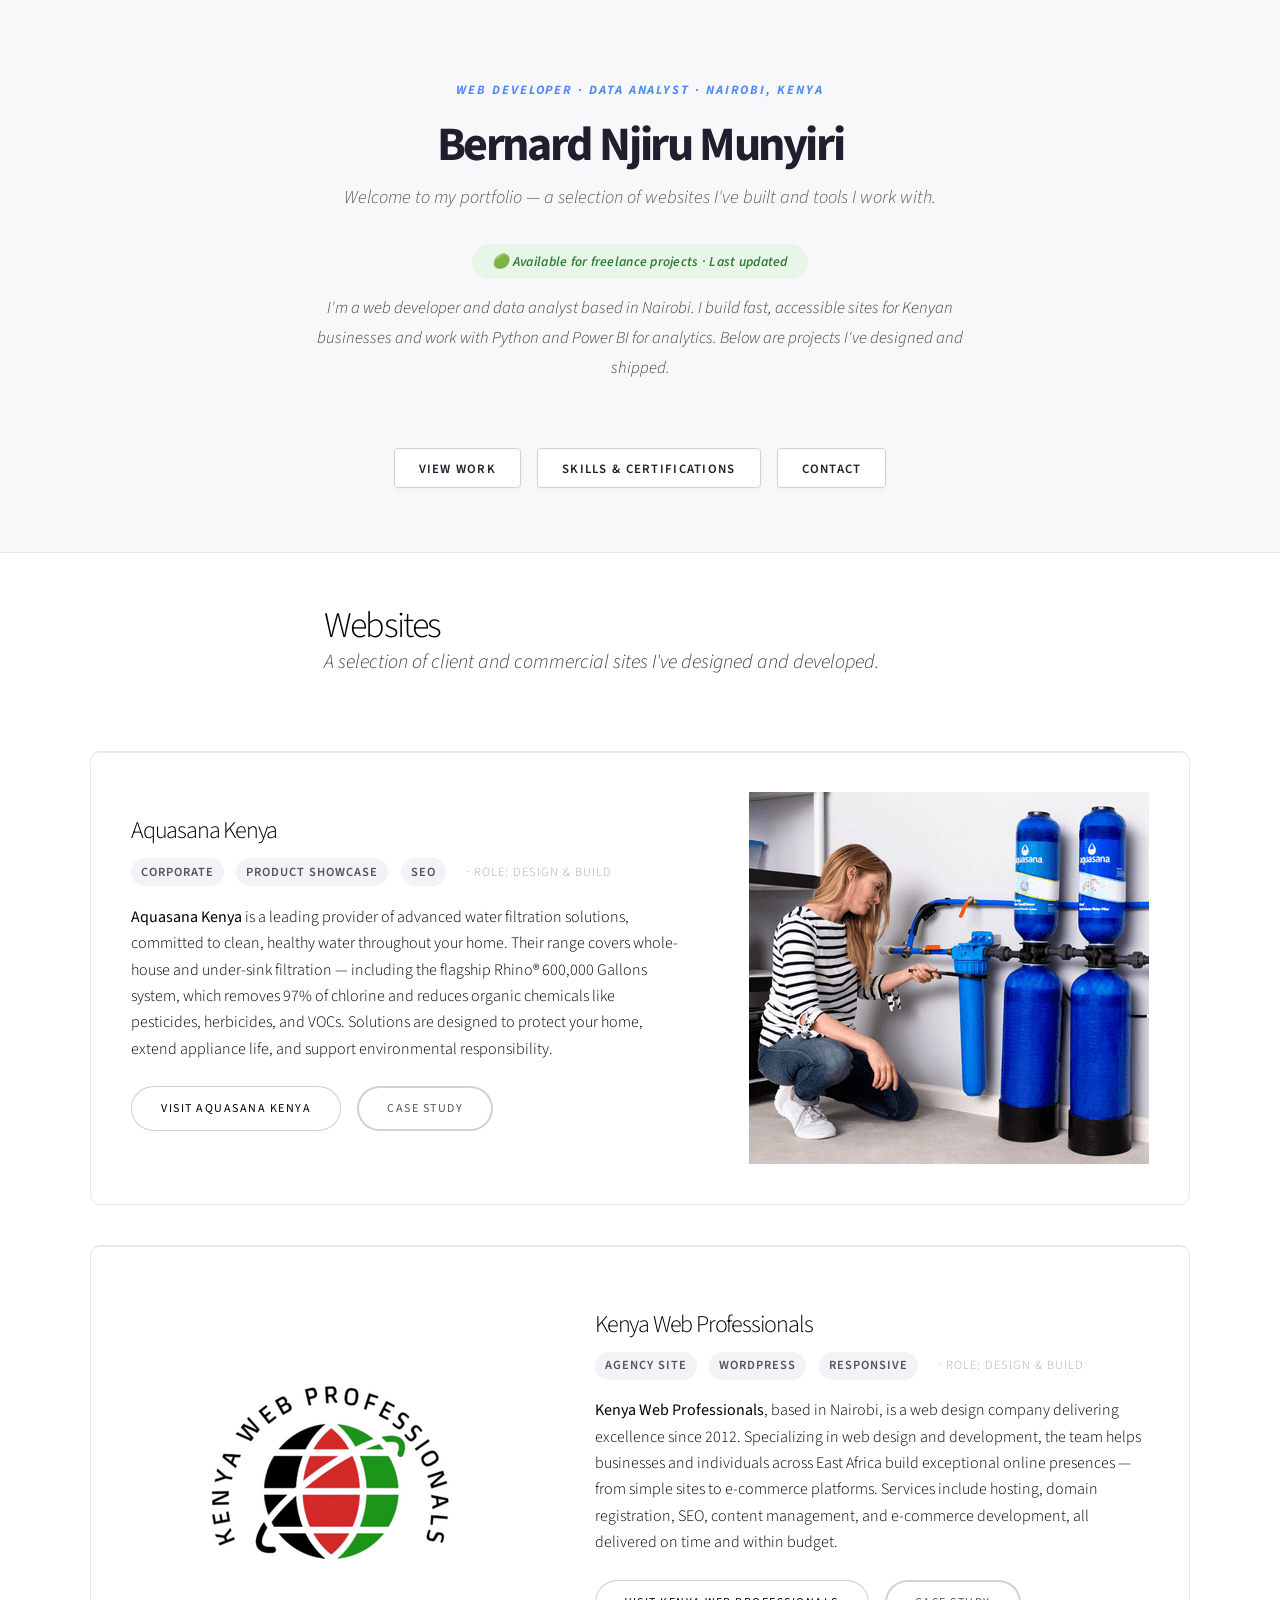
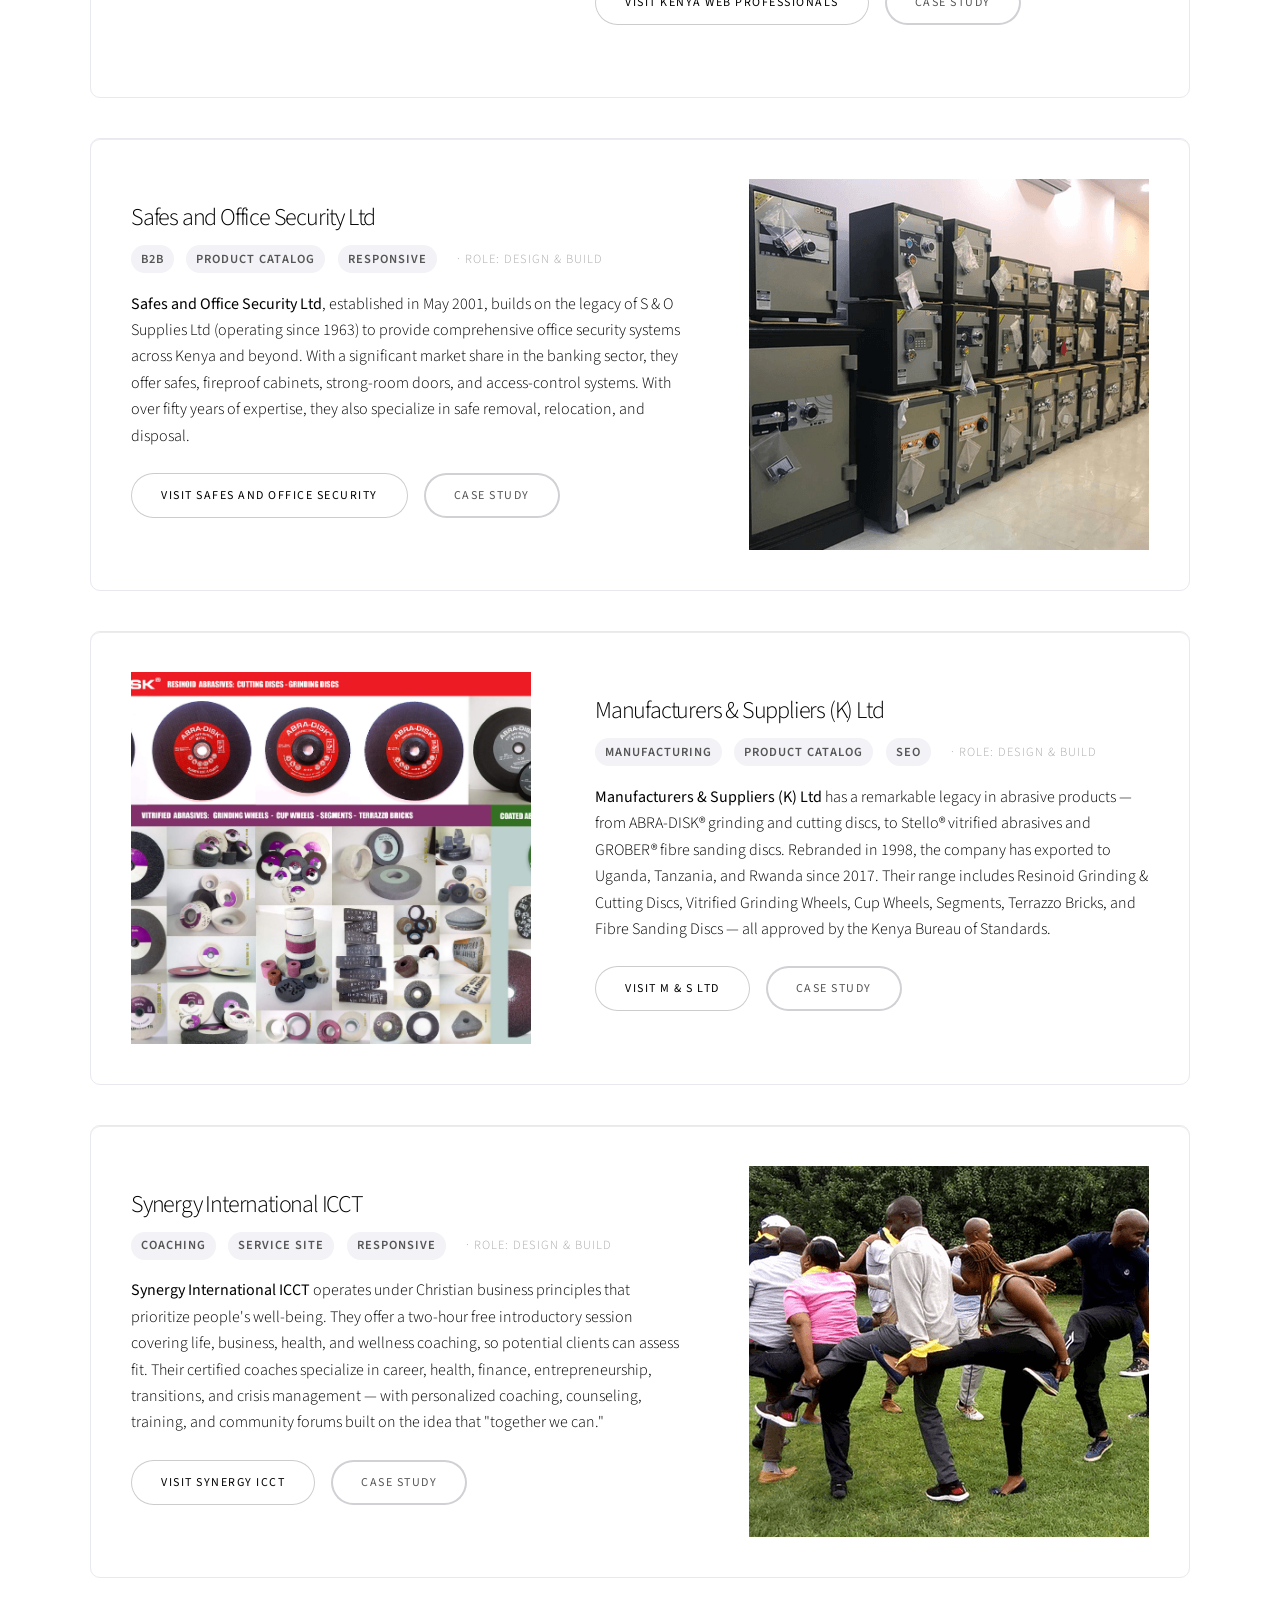
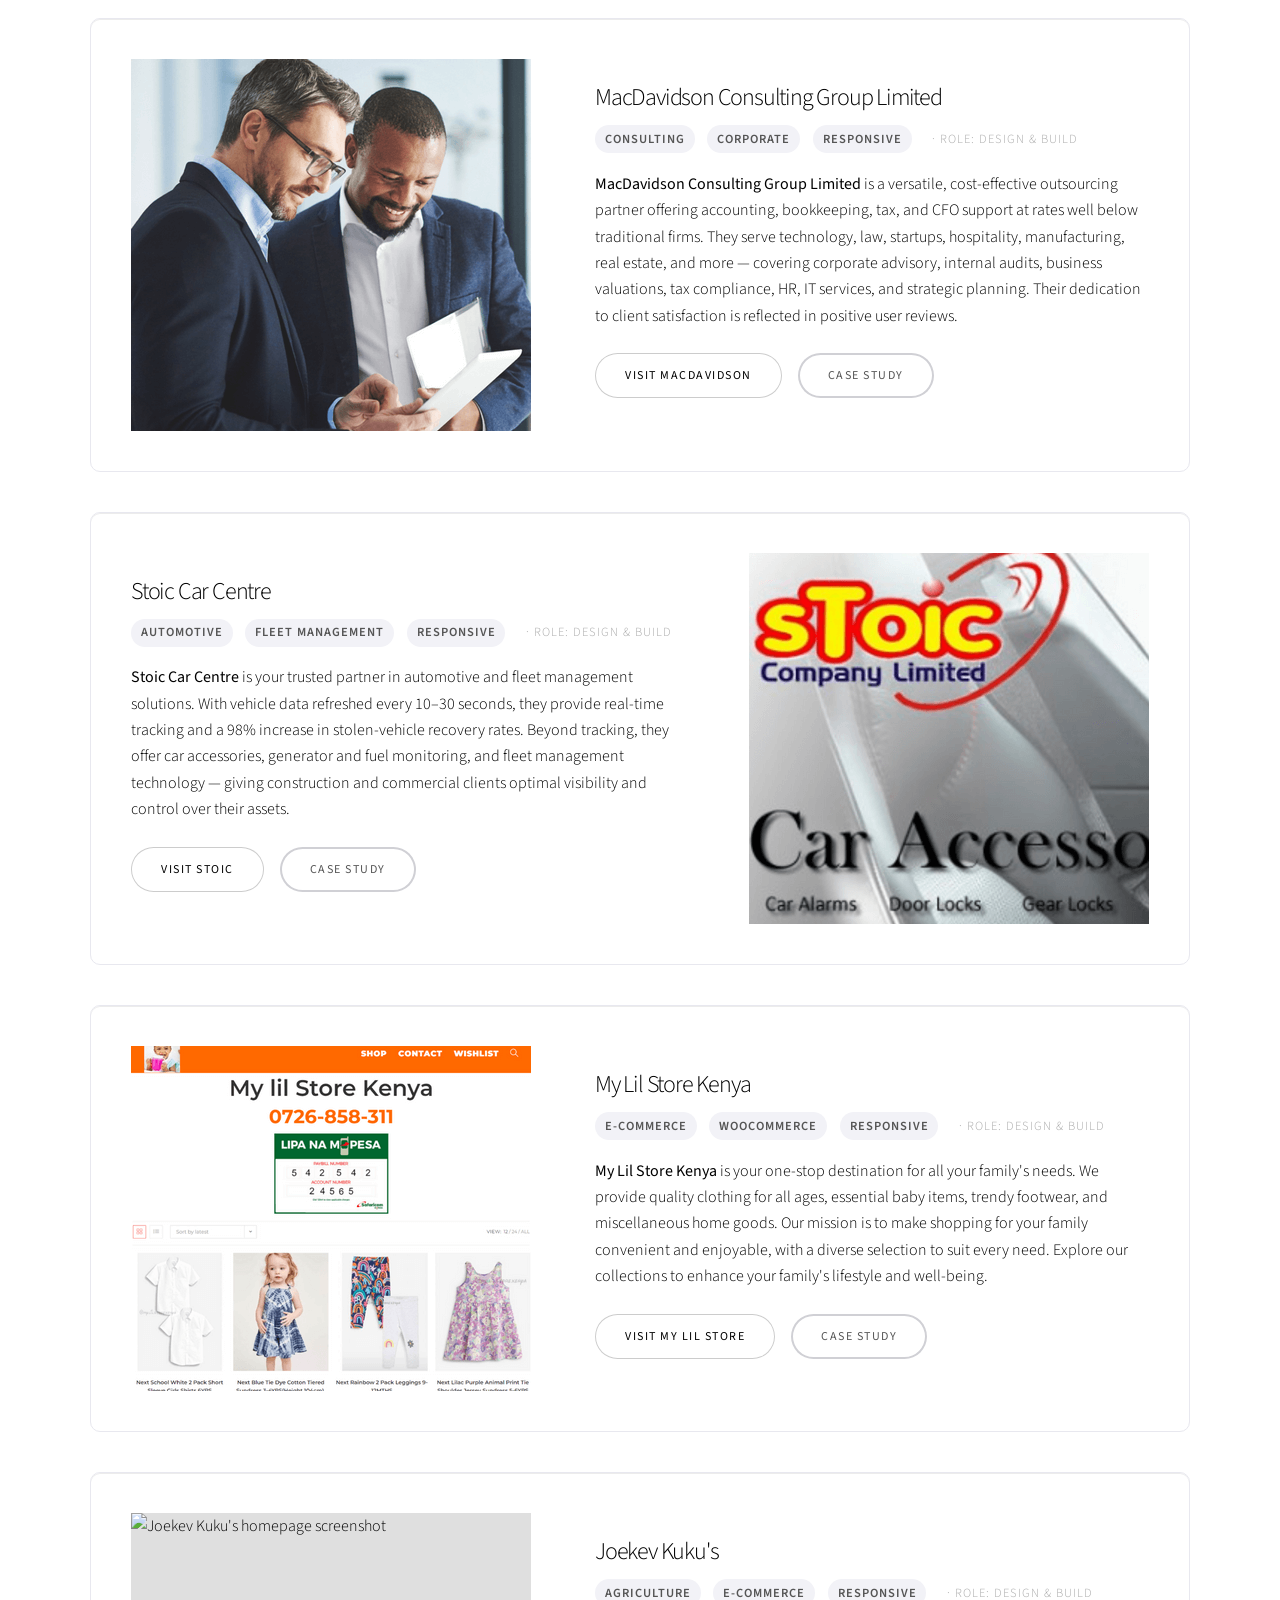
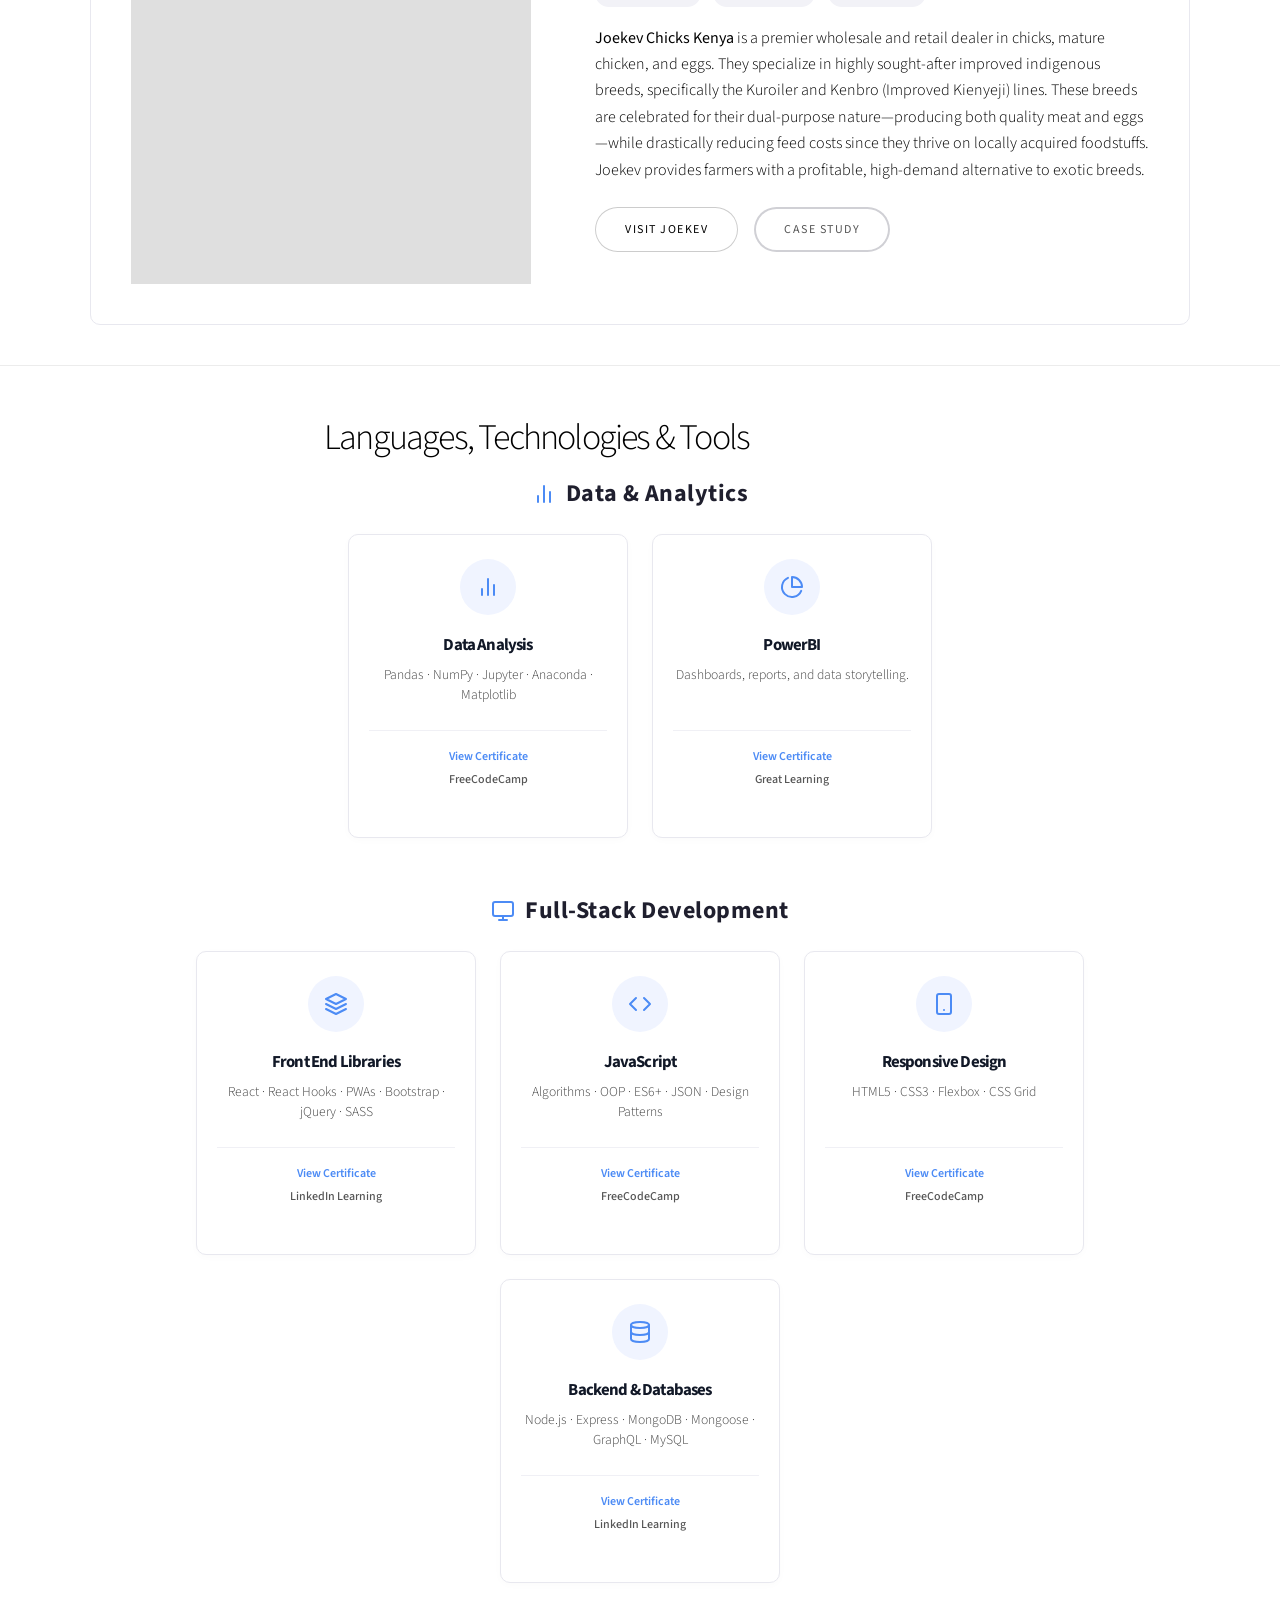
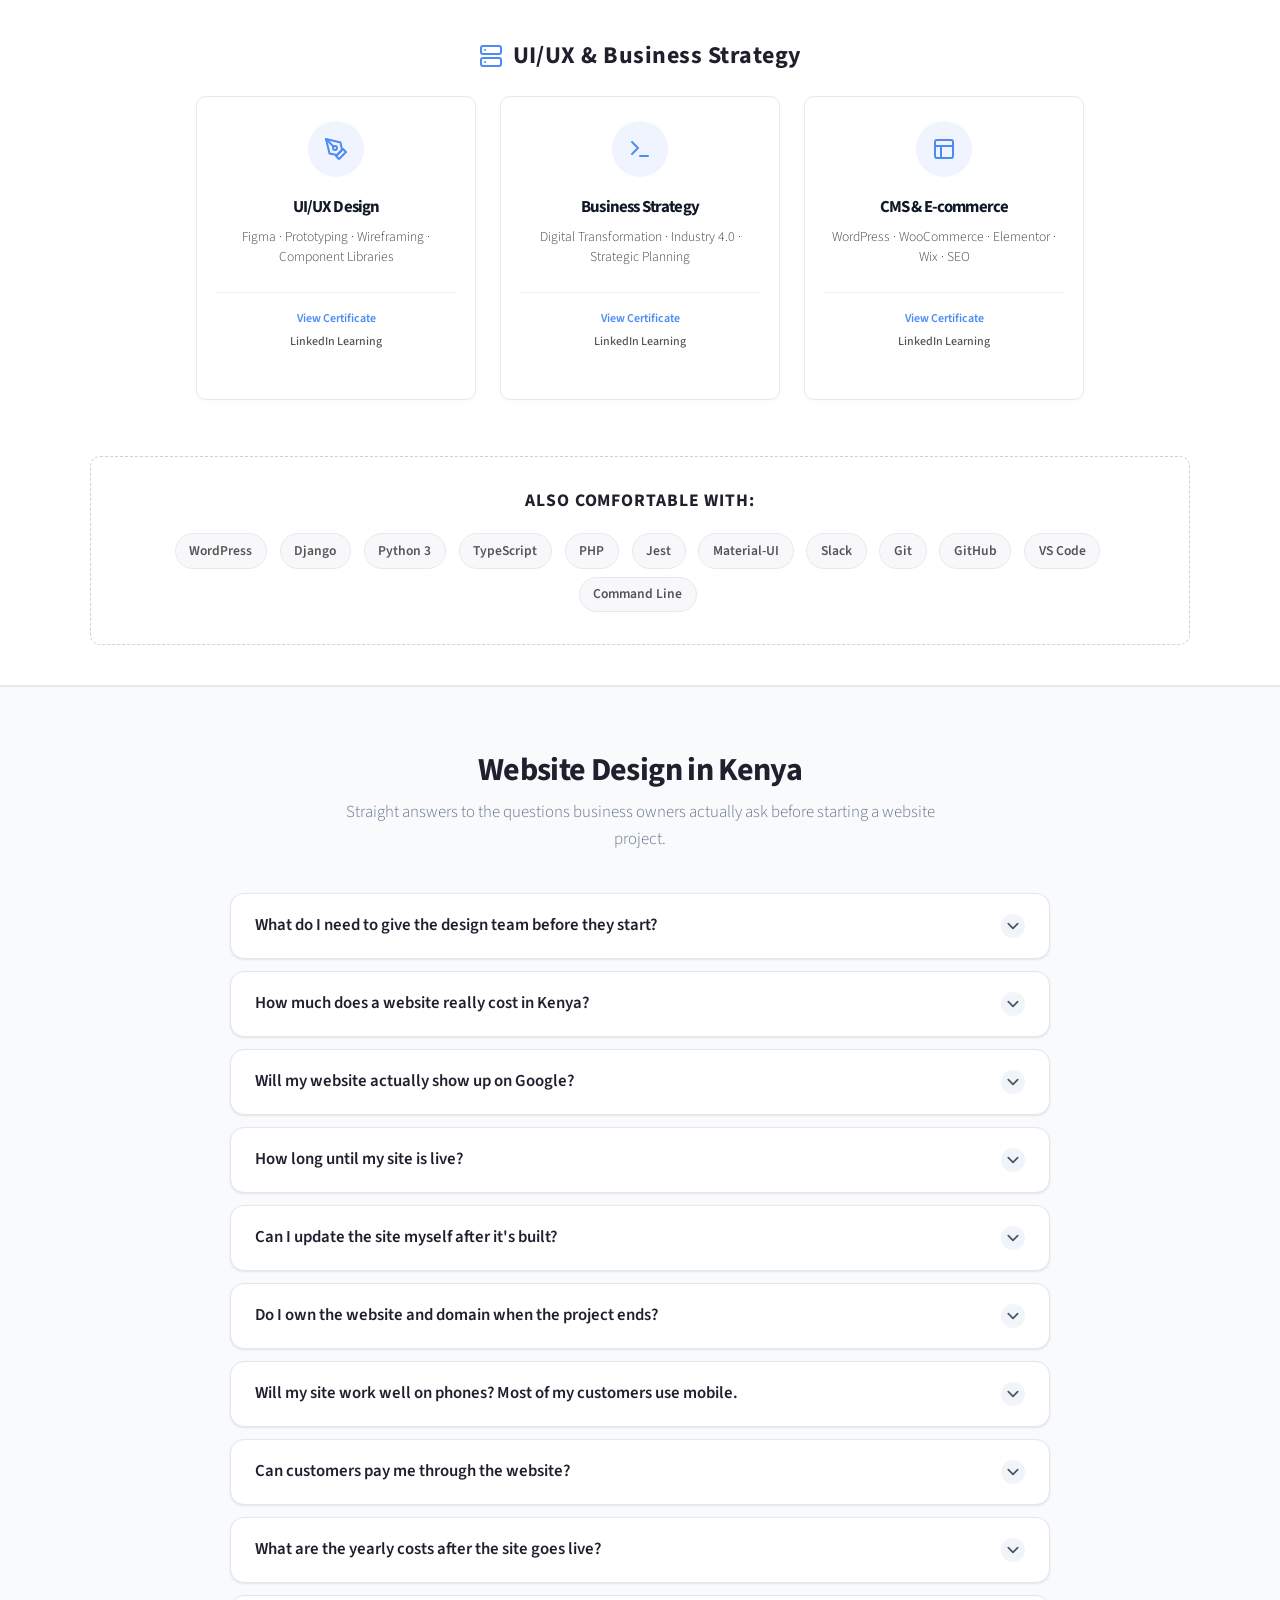
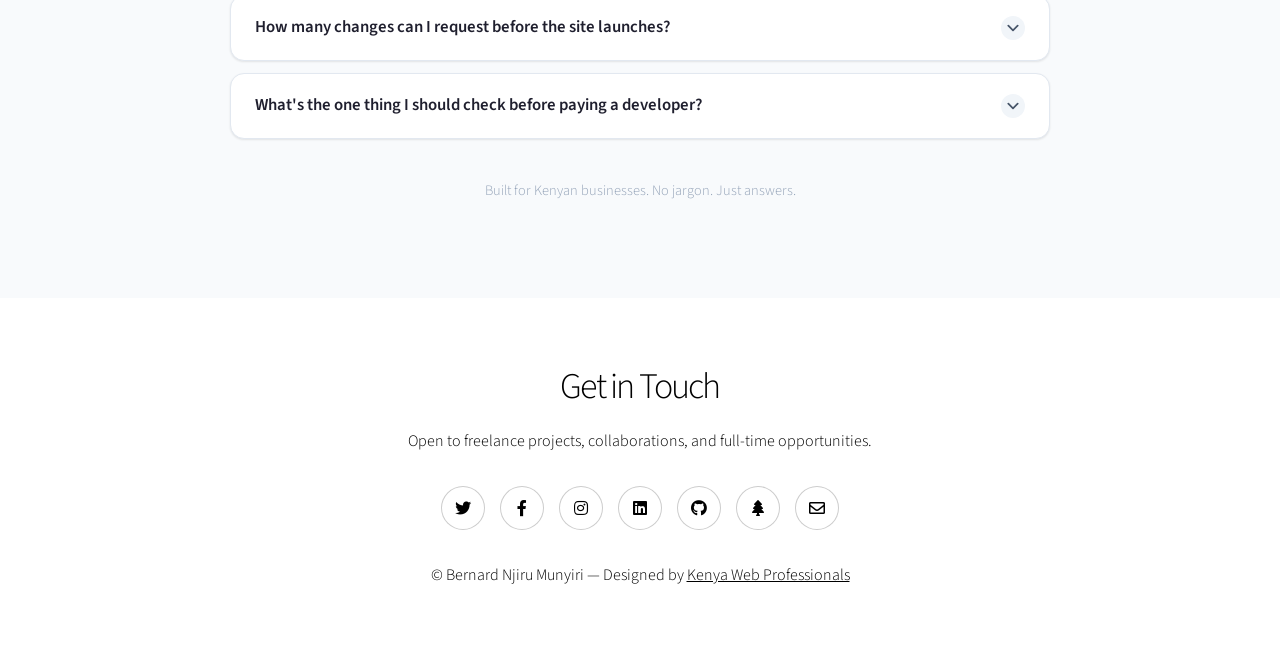
==== commit cf7cbf9d: "Update '" ====
--- a/index.html
+++ b/index.html
@@ -260,9 +260,9 @@
       </div>
  
     </section>
-           
-             <!-- Spotlight: Joekev Kuku's -->
-    <section class="spotlight style1 orient-left content-align-left image-position-center onscroll-image-fade-in">
+
+        <!-- Spotlight: Joekev Kuku's -->
+    <section class="spotlight style1 orient-right content-align-left image-position-center onscroll-image-fade-in">
       <div class="content">
         <h3>Joekev Kuku's</h3>
         <p class="meta">
@@ -286,6 +286,7 @@
         <img src="images/joekev.png" alt="Joekev Kuku's homepage screenshot" loading="lazy" />
       </div>
     </section>
+           
     <!-- ===== SKILLS ===== -->
     <section class="skills-section" id="skills">
       <header class="section-heading">
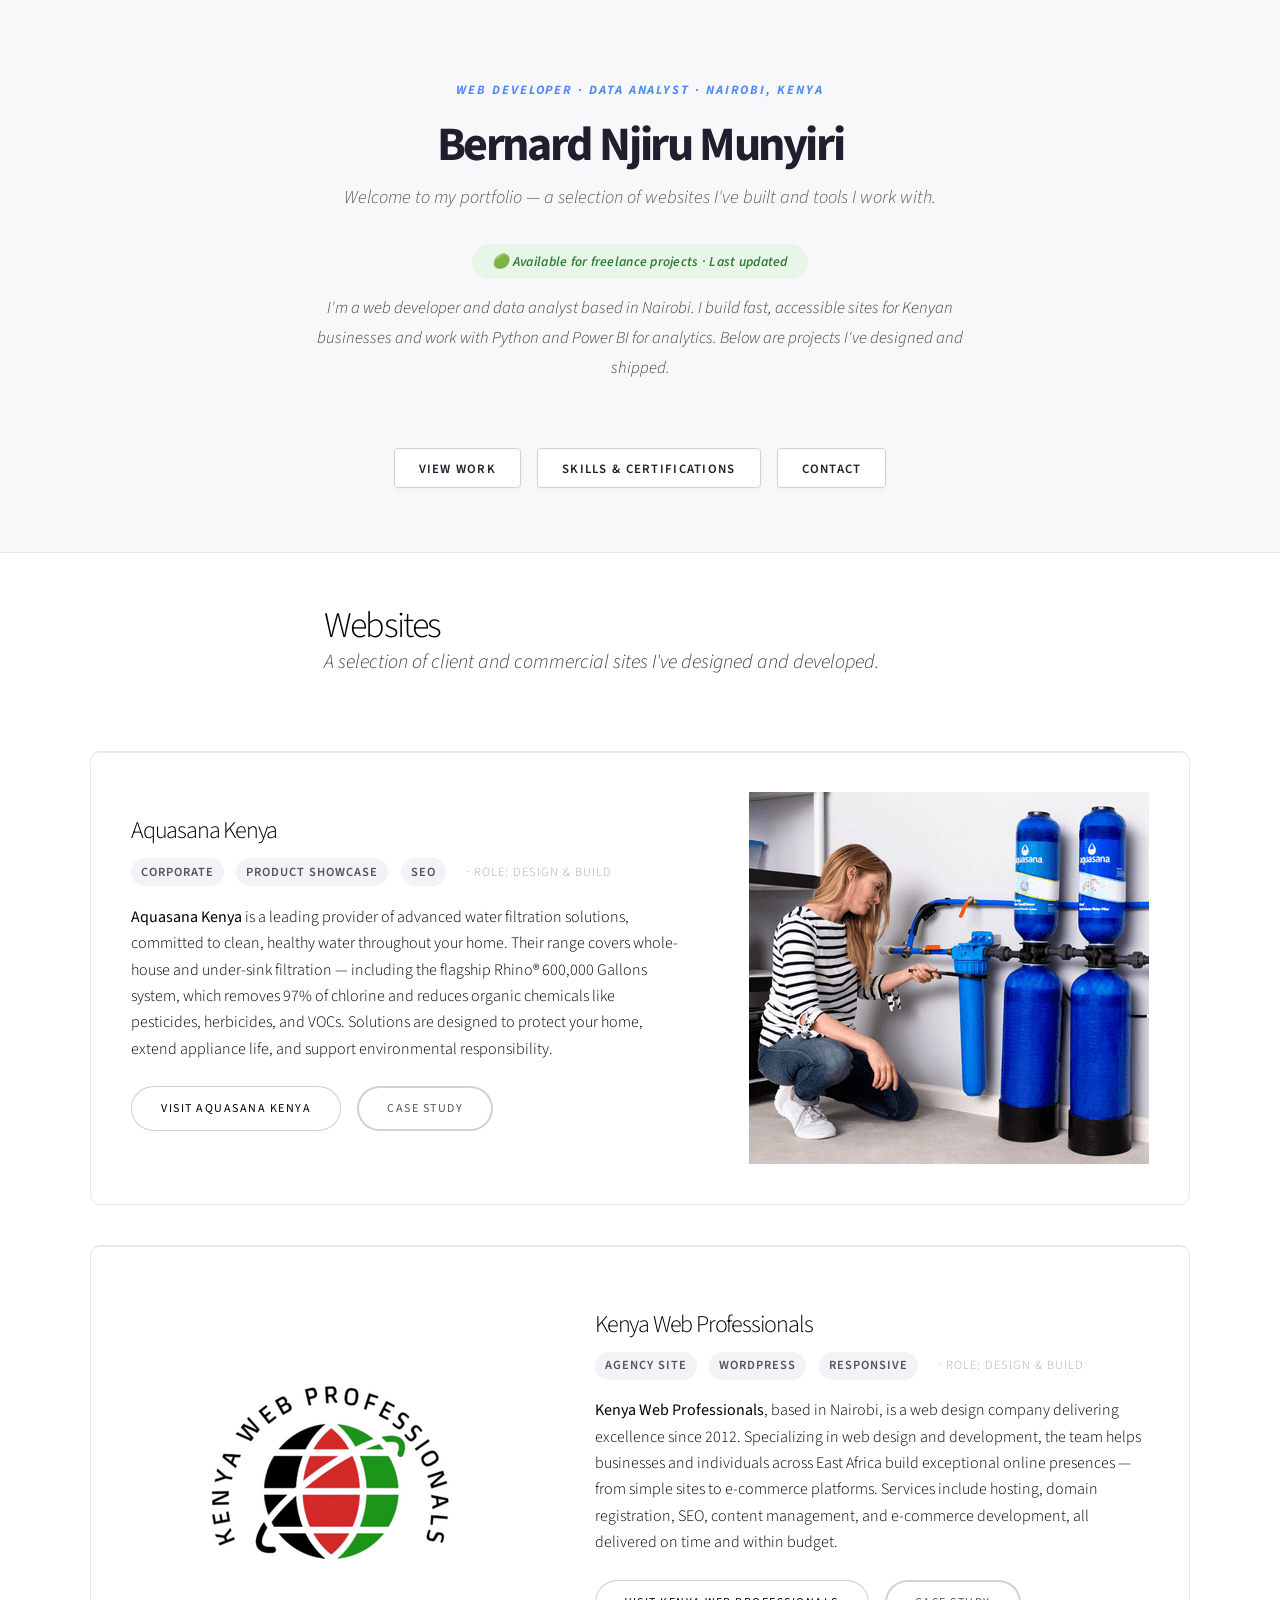
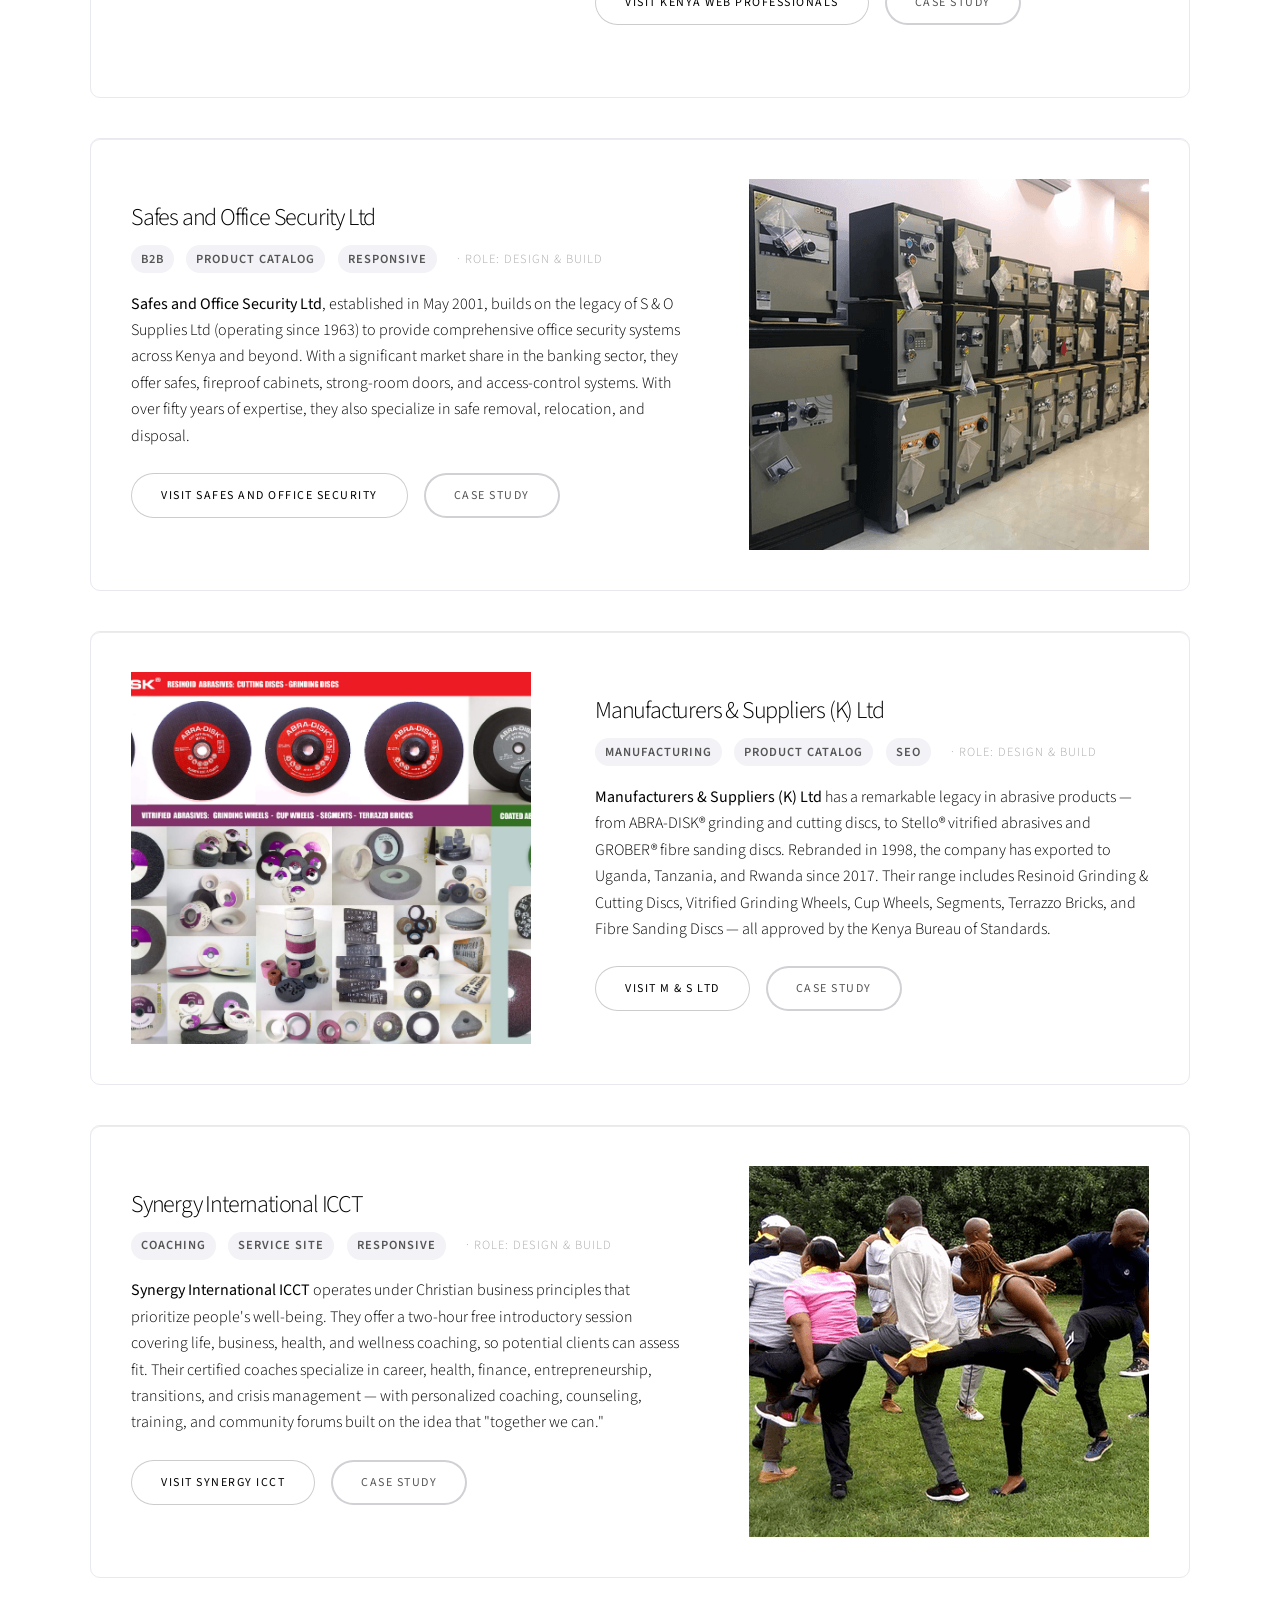
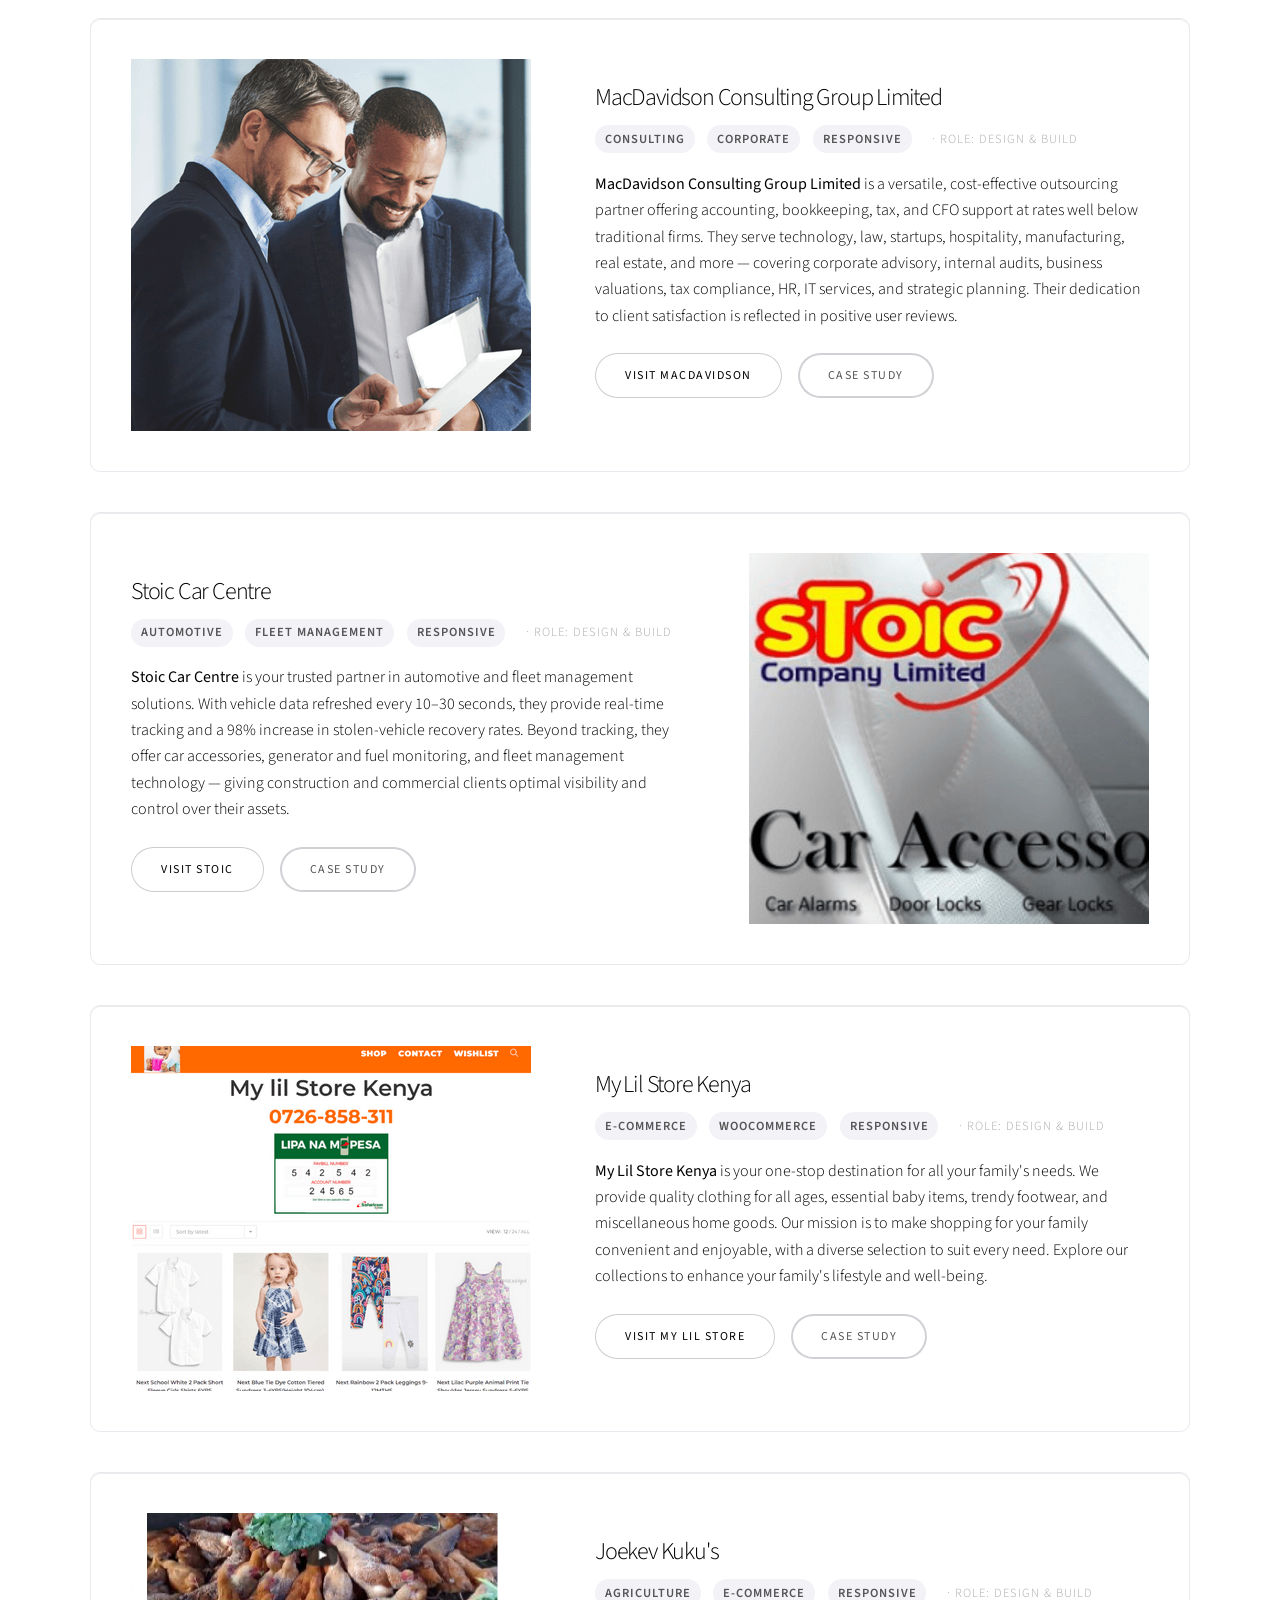
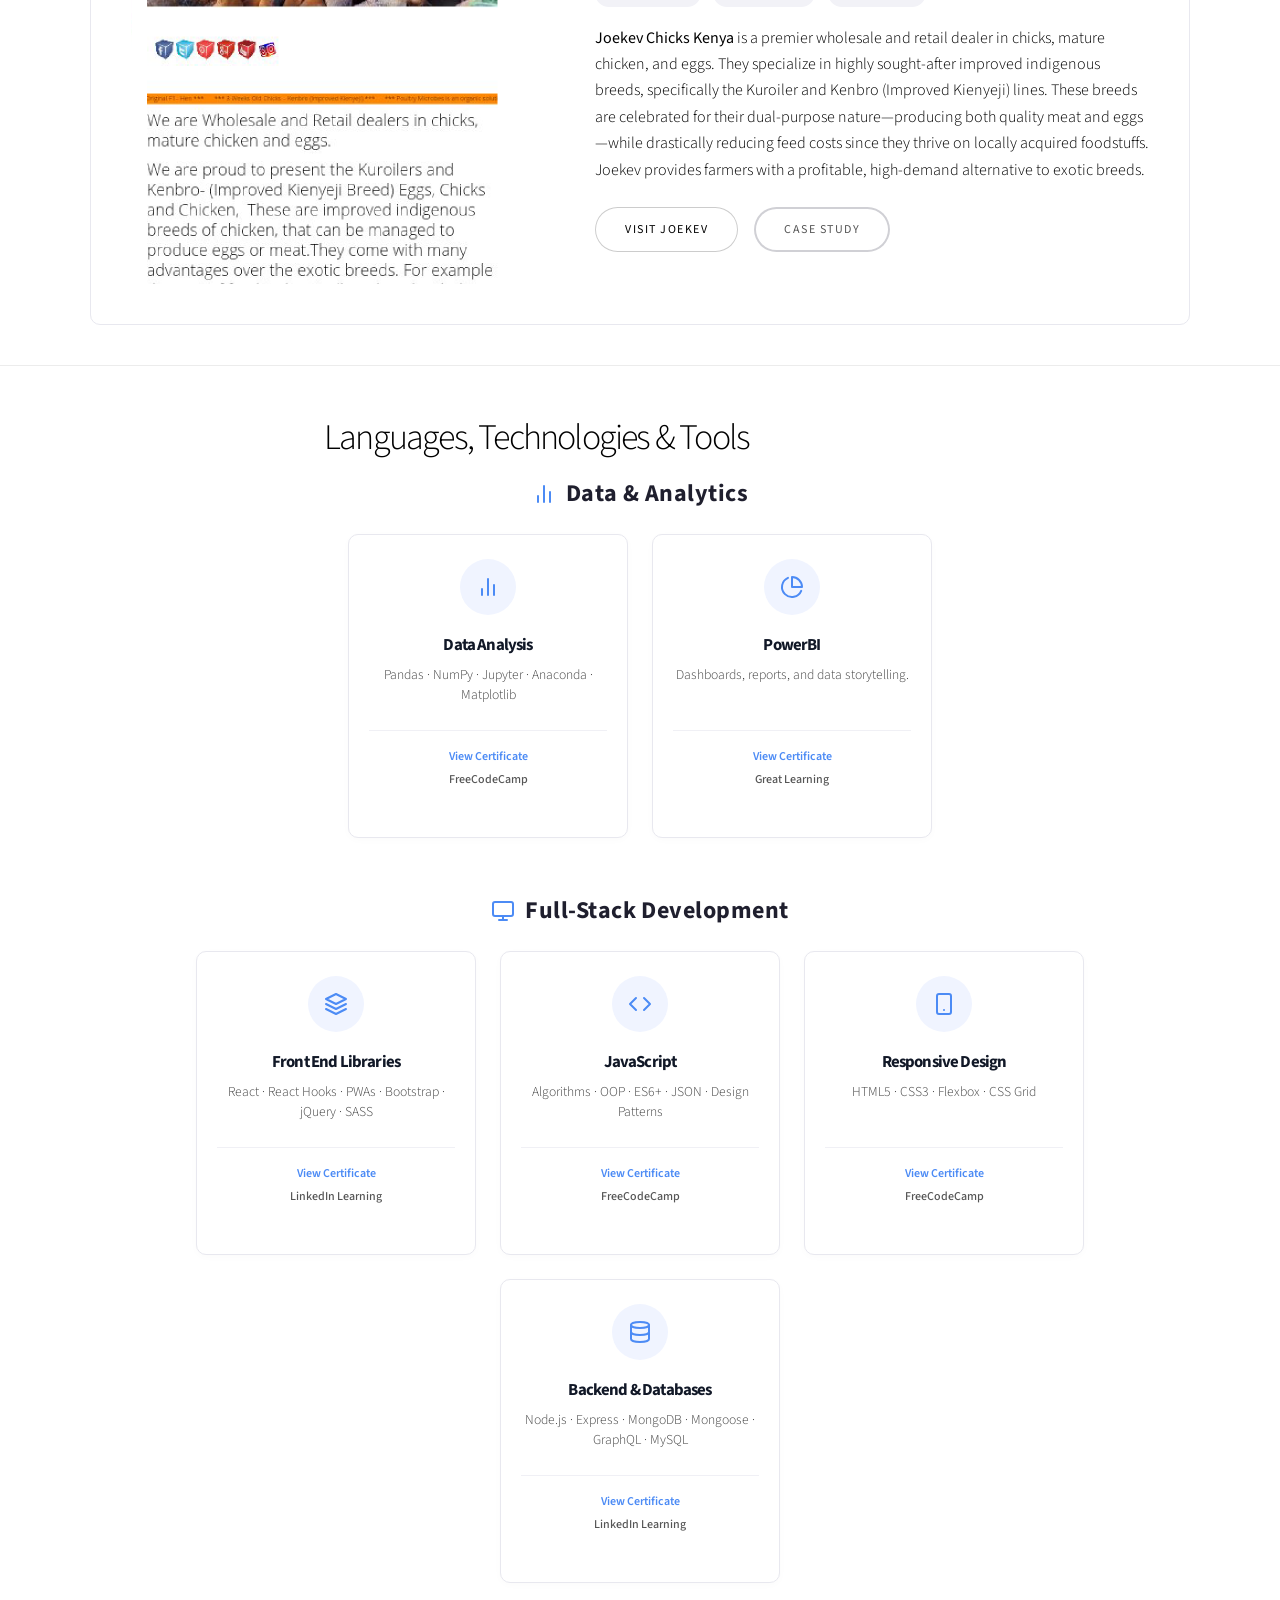
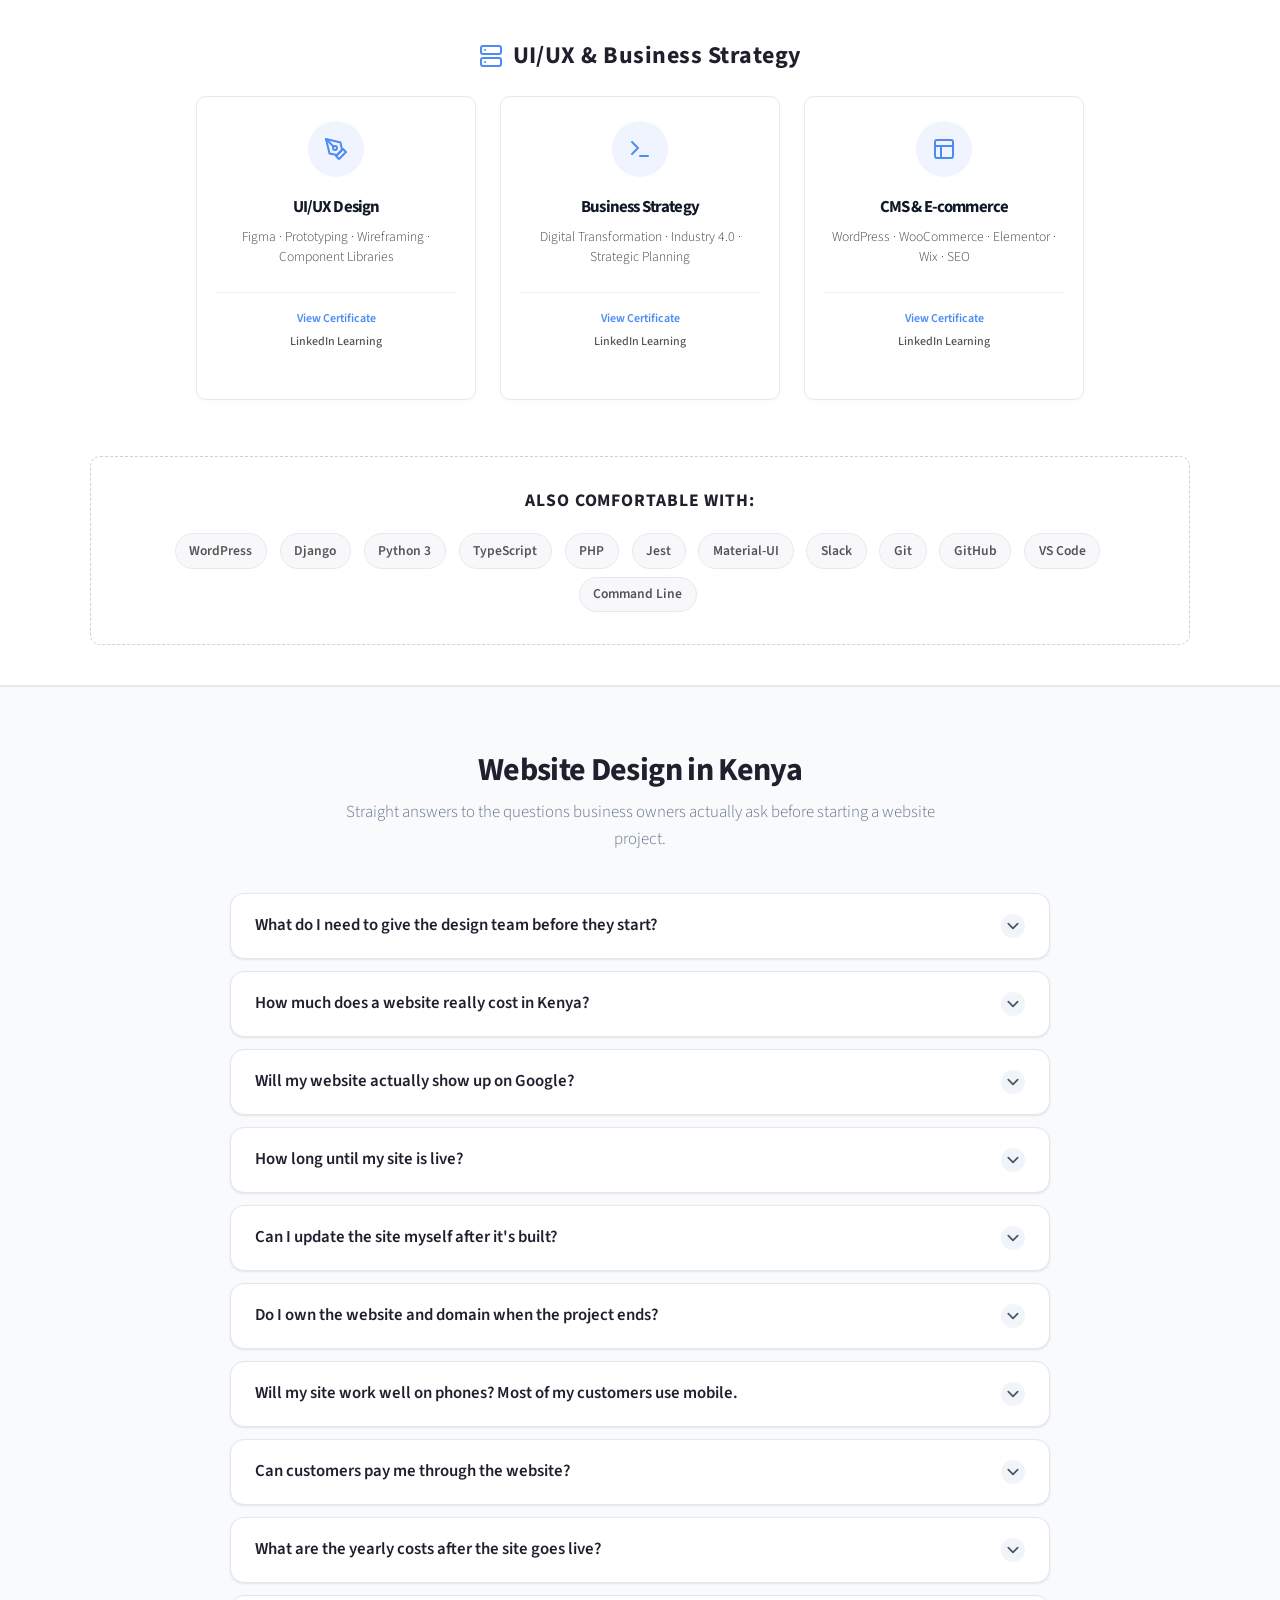
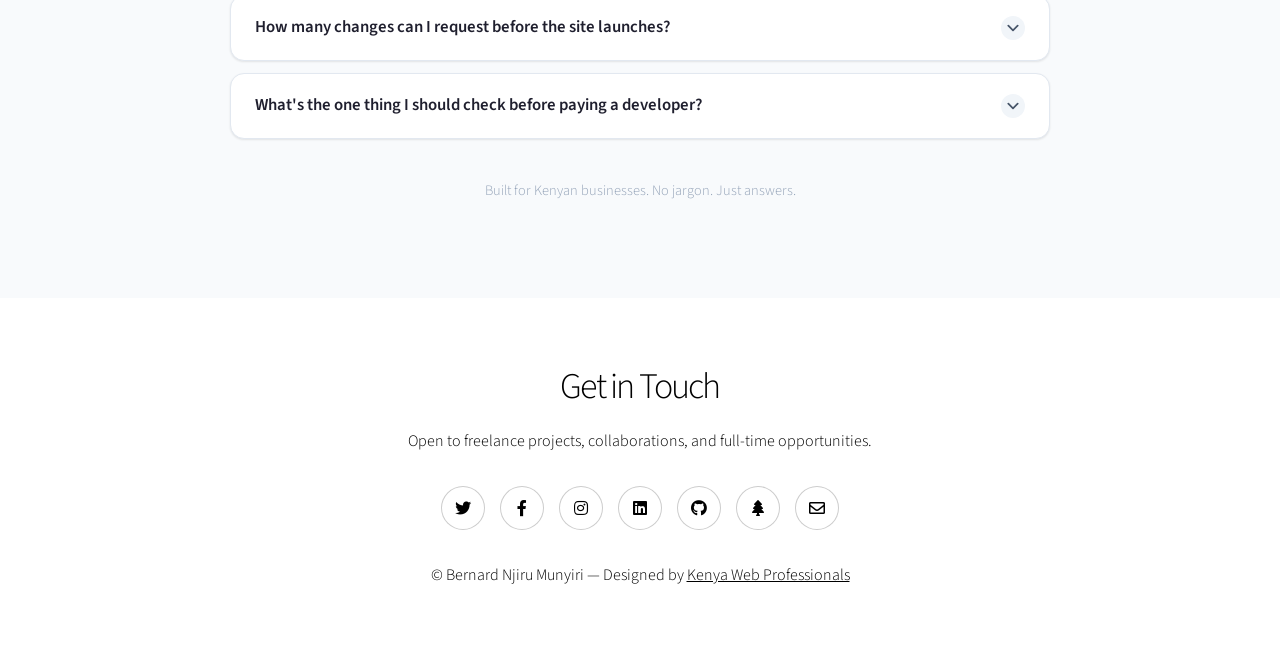
==== commit e4477088: "Update" ====
--- a/index.html
+++ b/index.html
@@ -283,7 +283,7 @@
         </div>
       </div>
       <div class="image">
-        <img src="images/joekev.png" alt="Joekev Kuku's homepage screenshot" loading="lazy" />
+        <img src="images/joekevekukus.png" alt="Joekev Kuku's homepage screenshot" loading="lazy" />
       </div>
     </section>
            
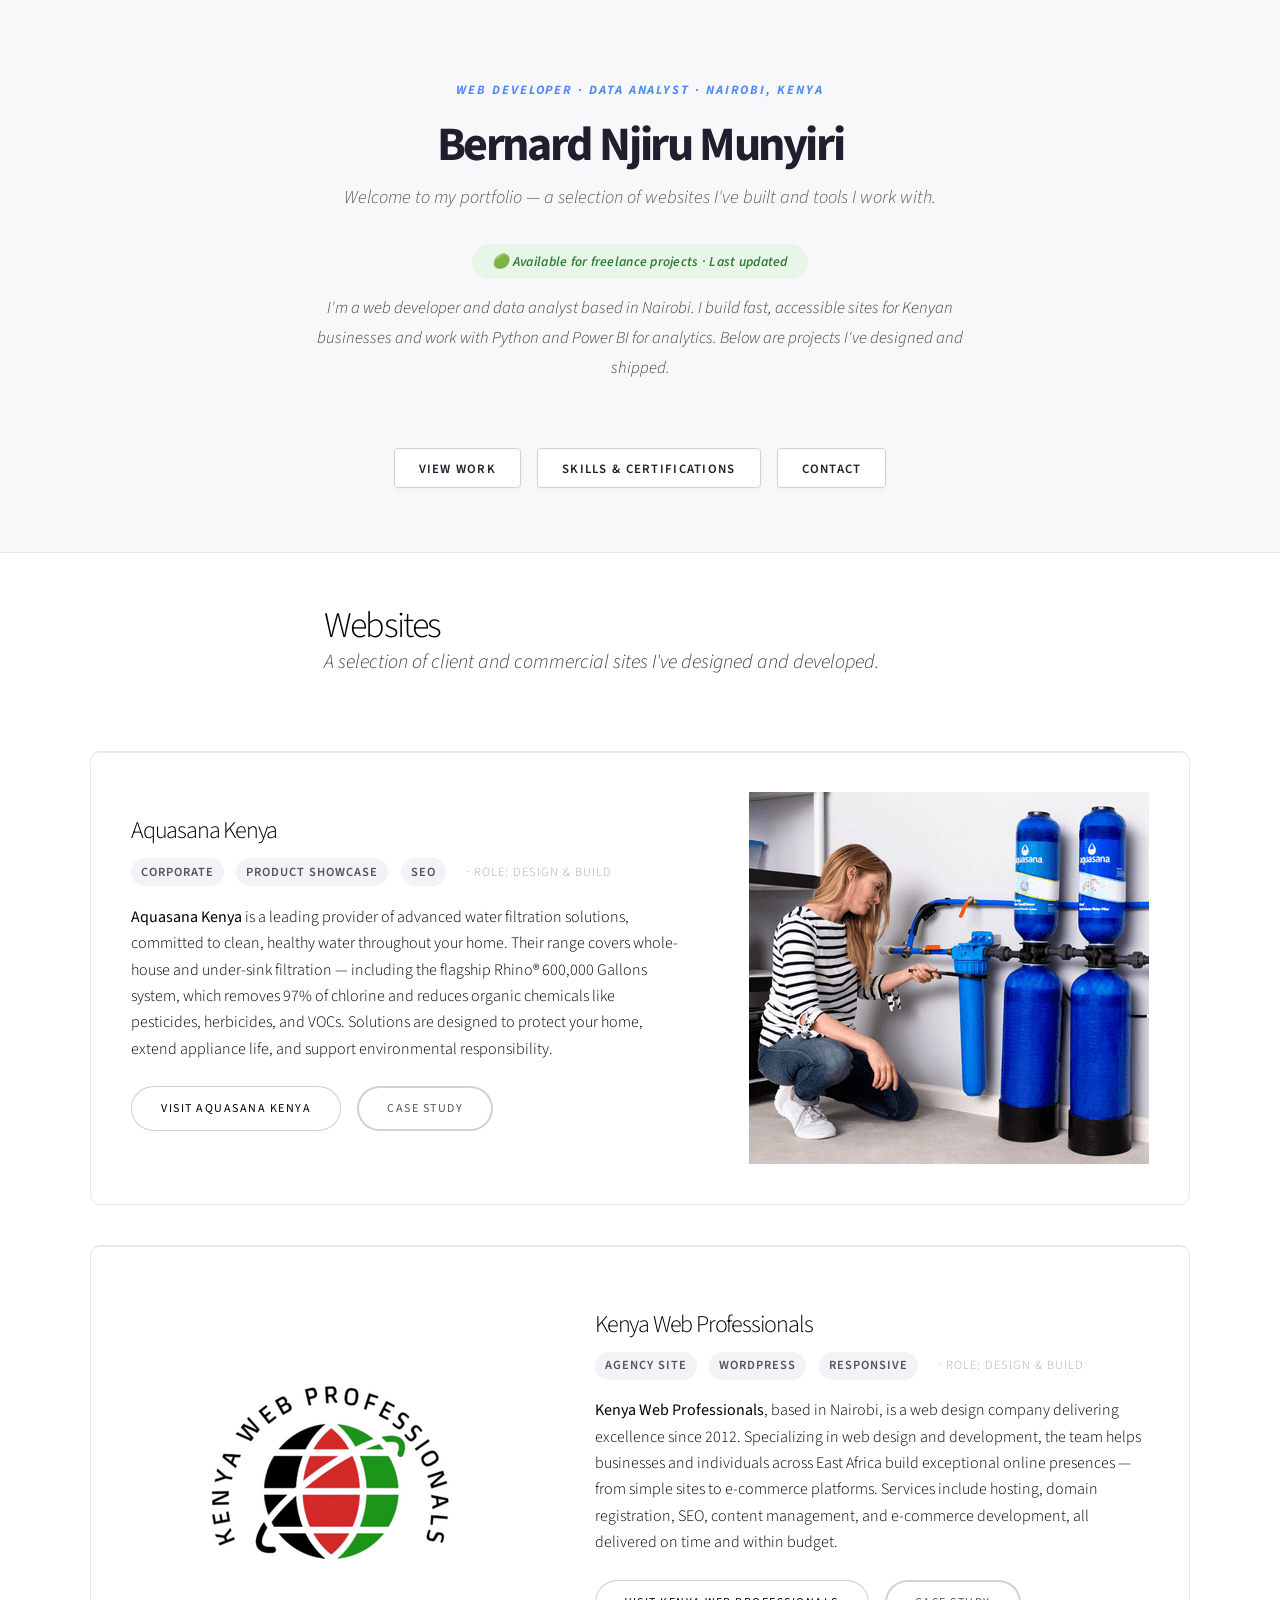
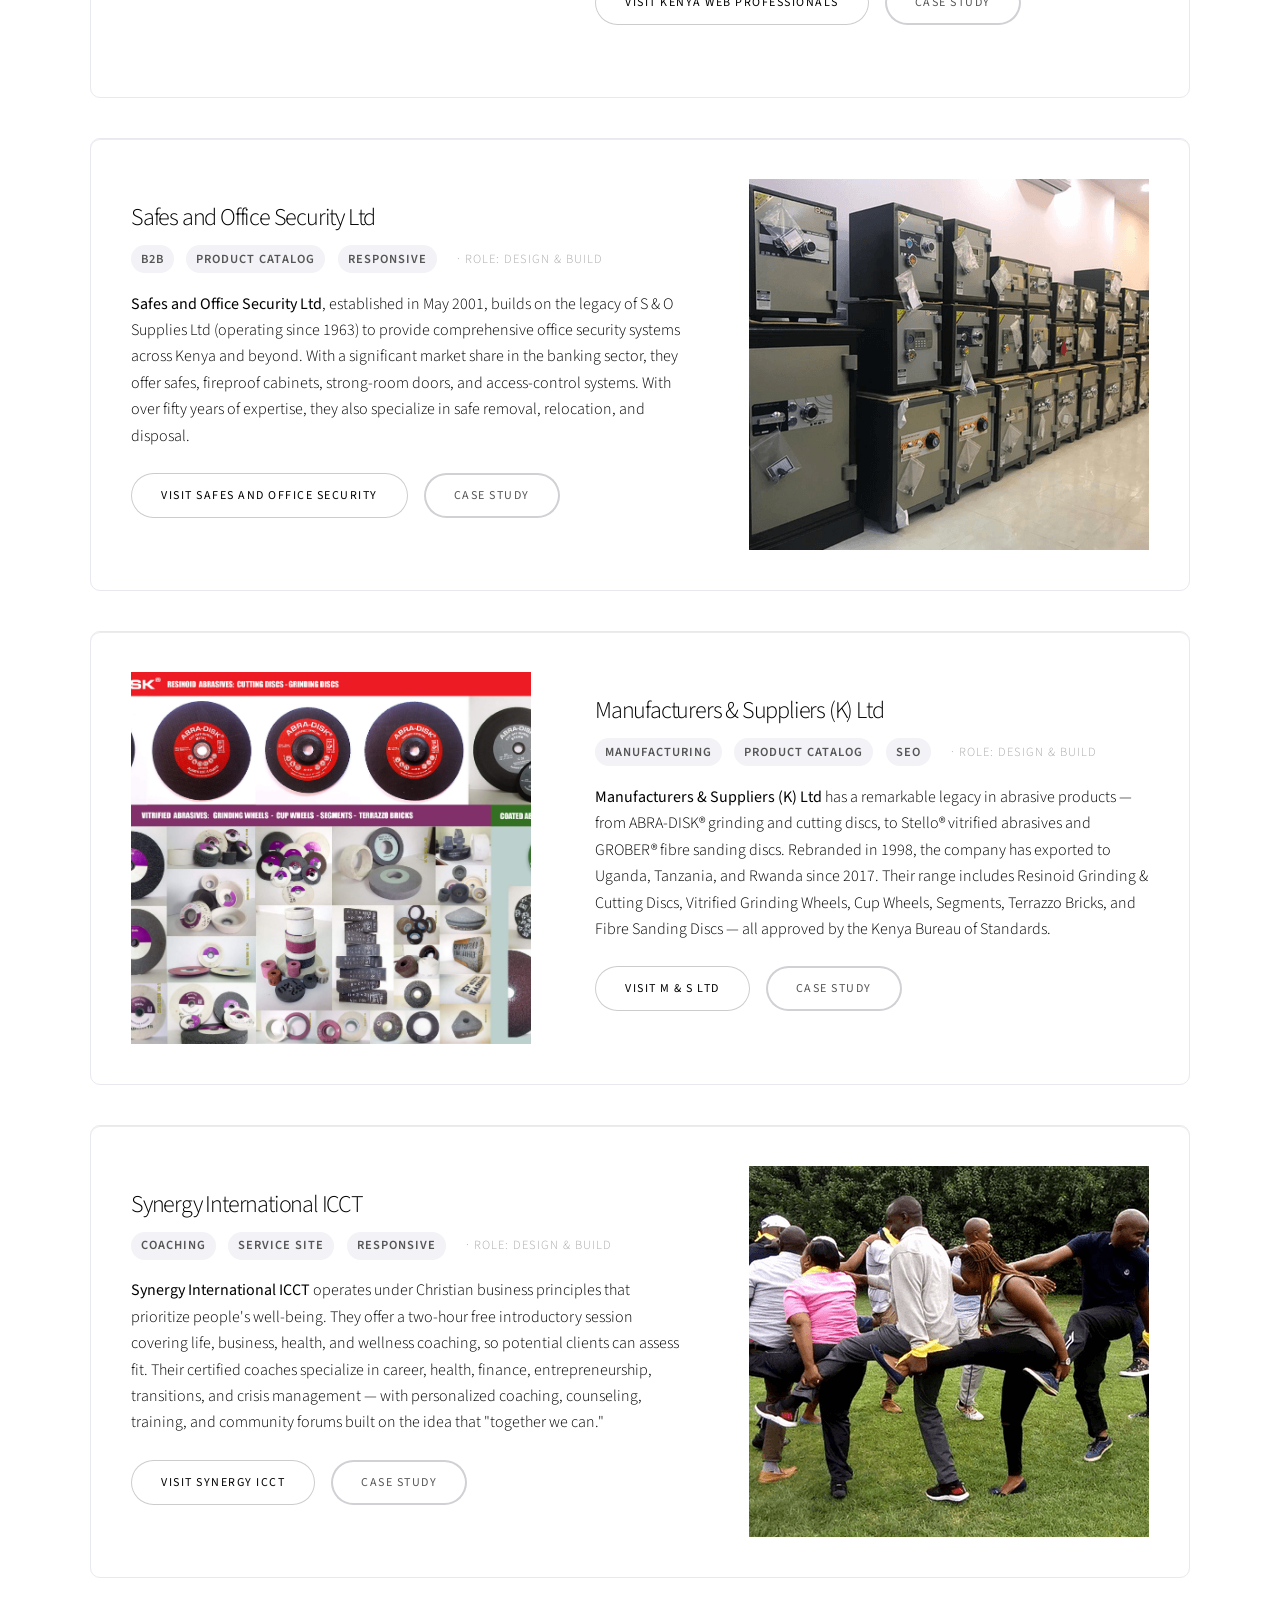
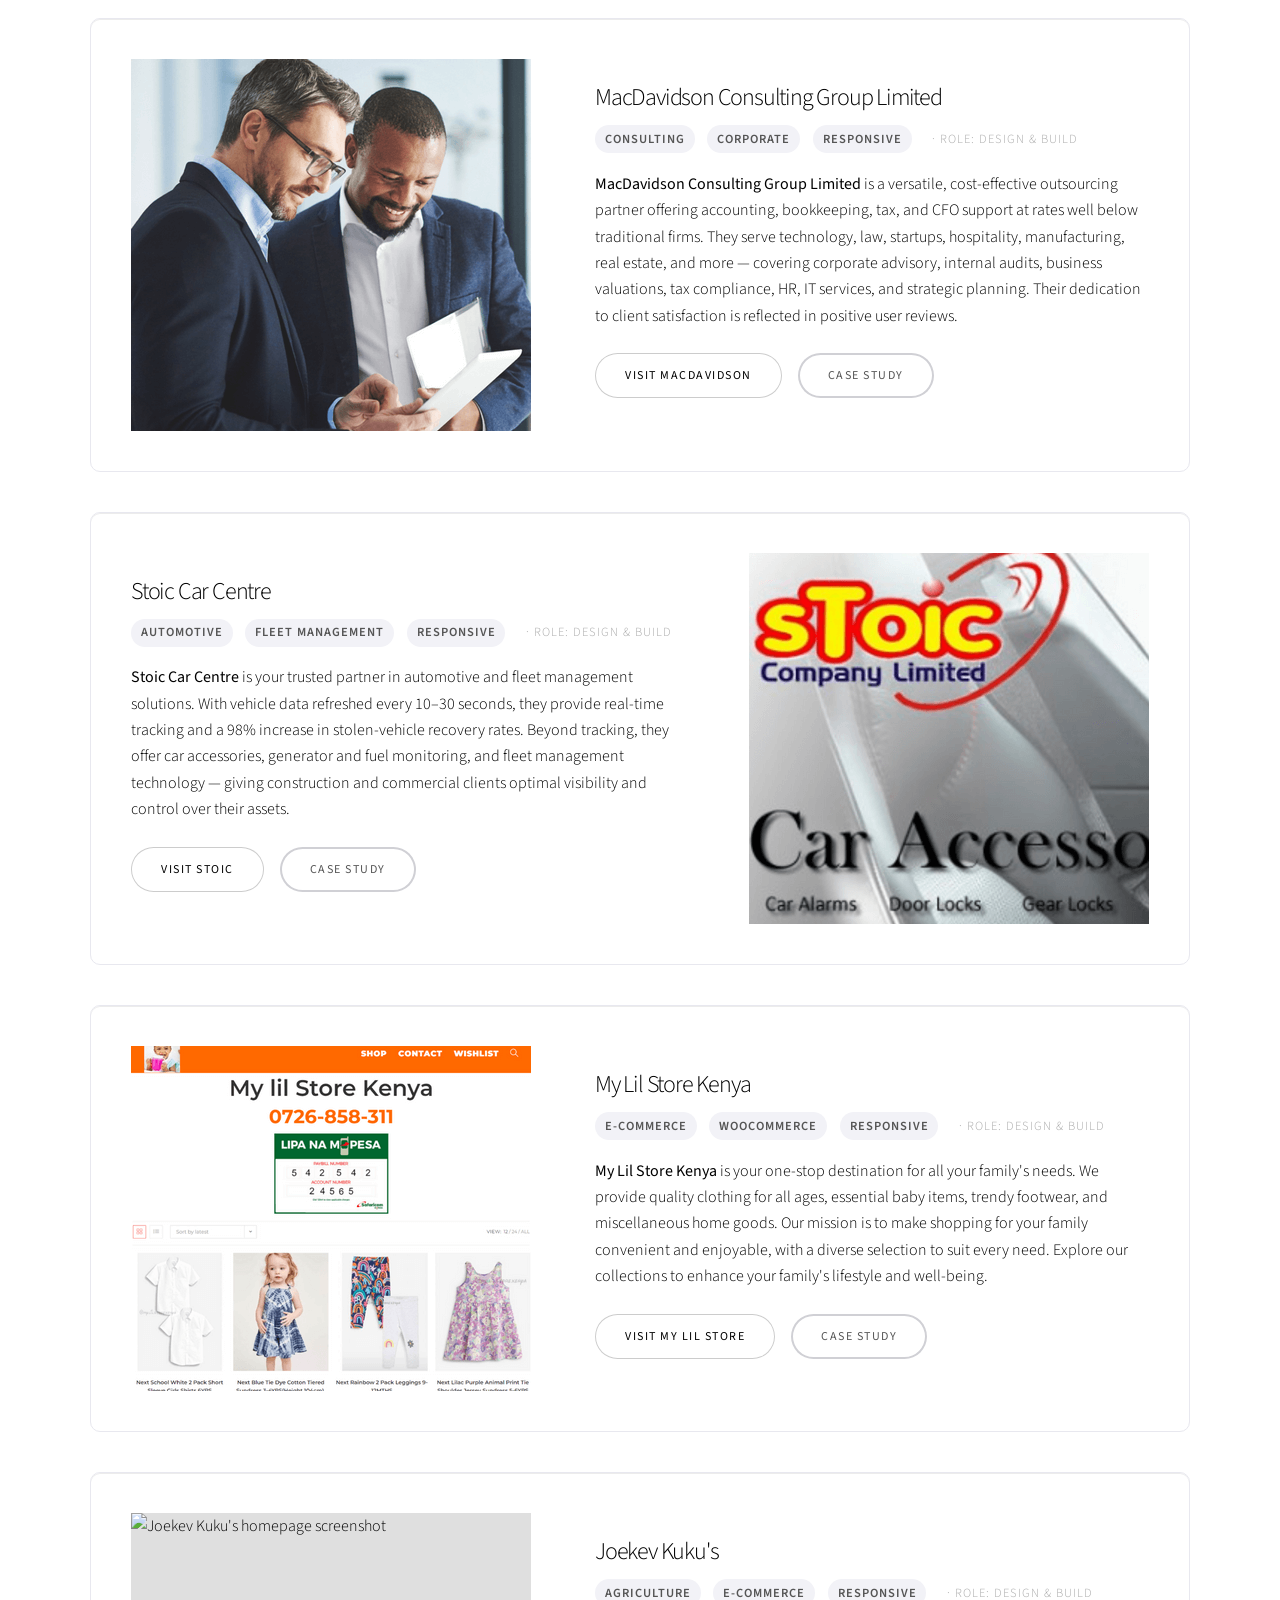
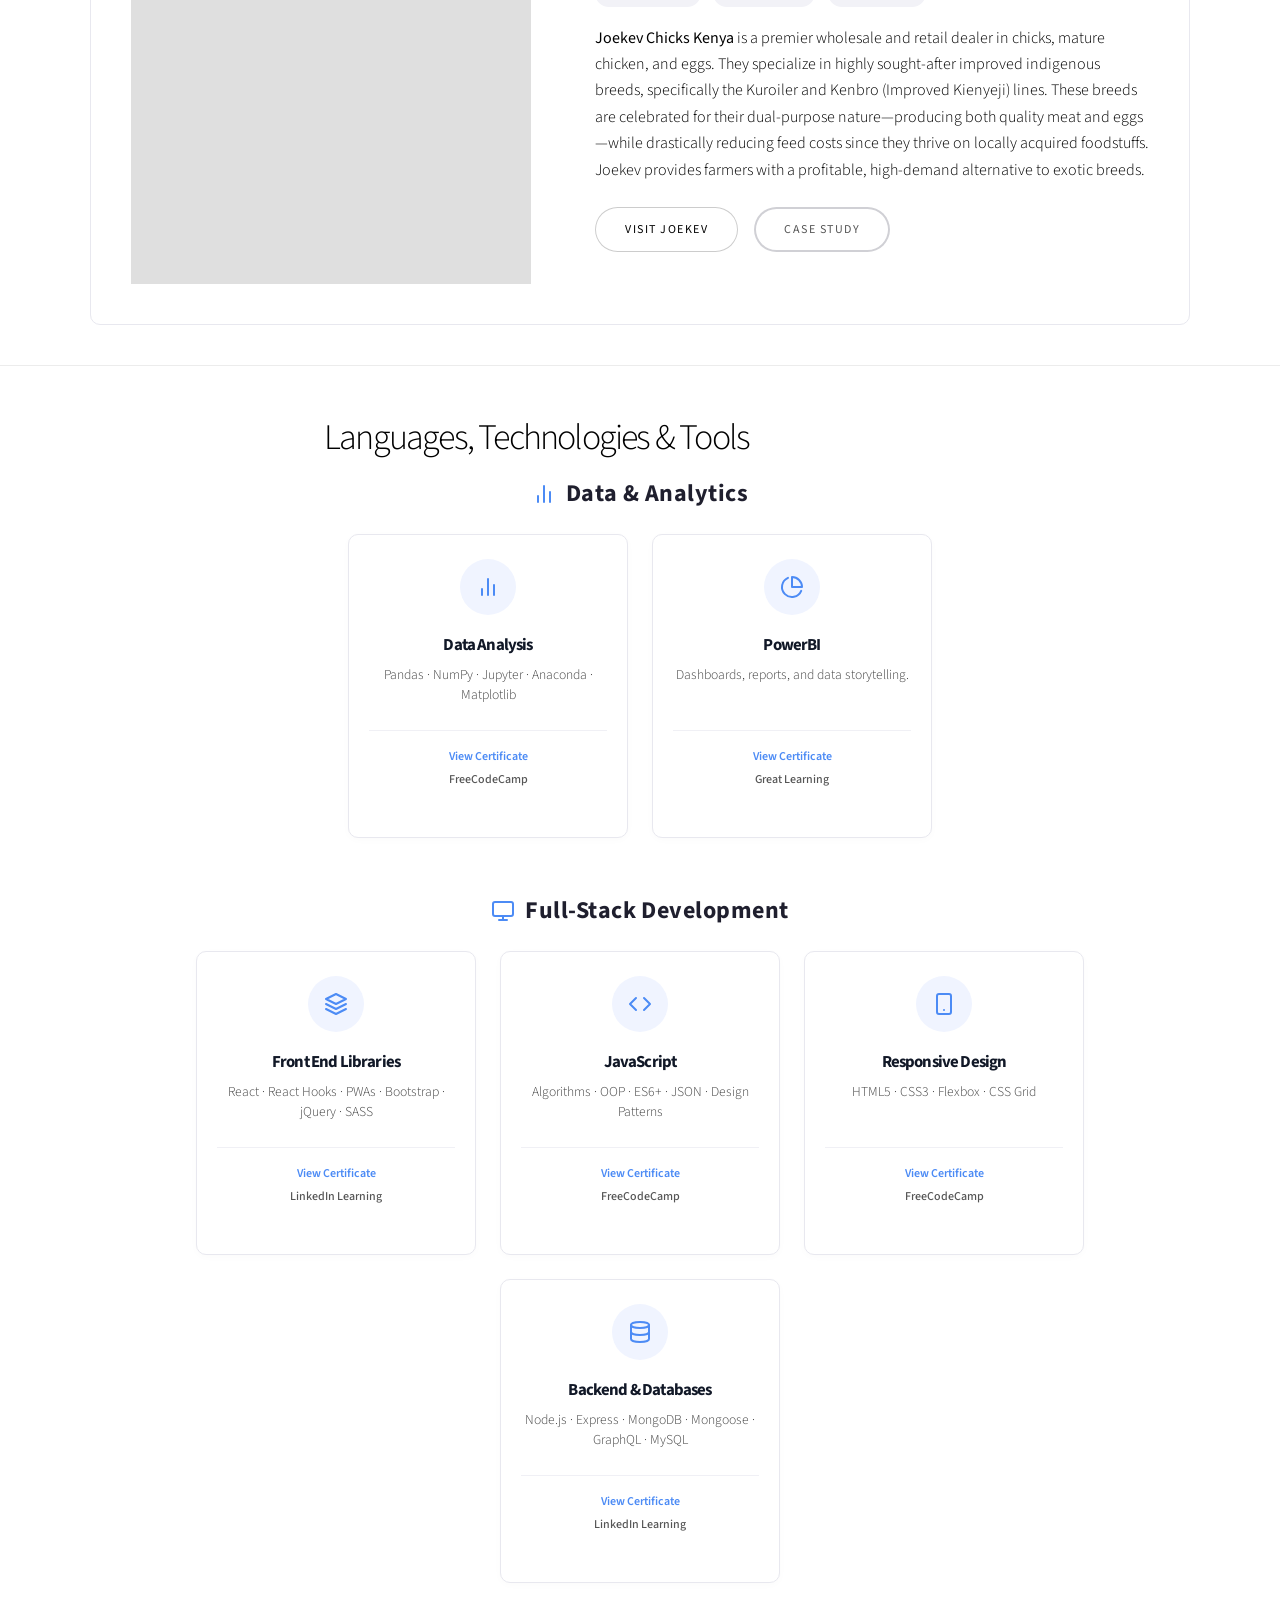
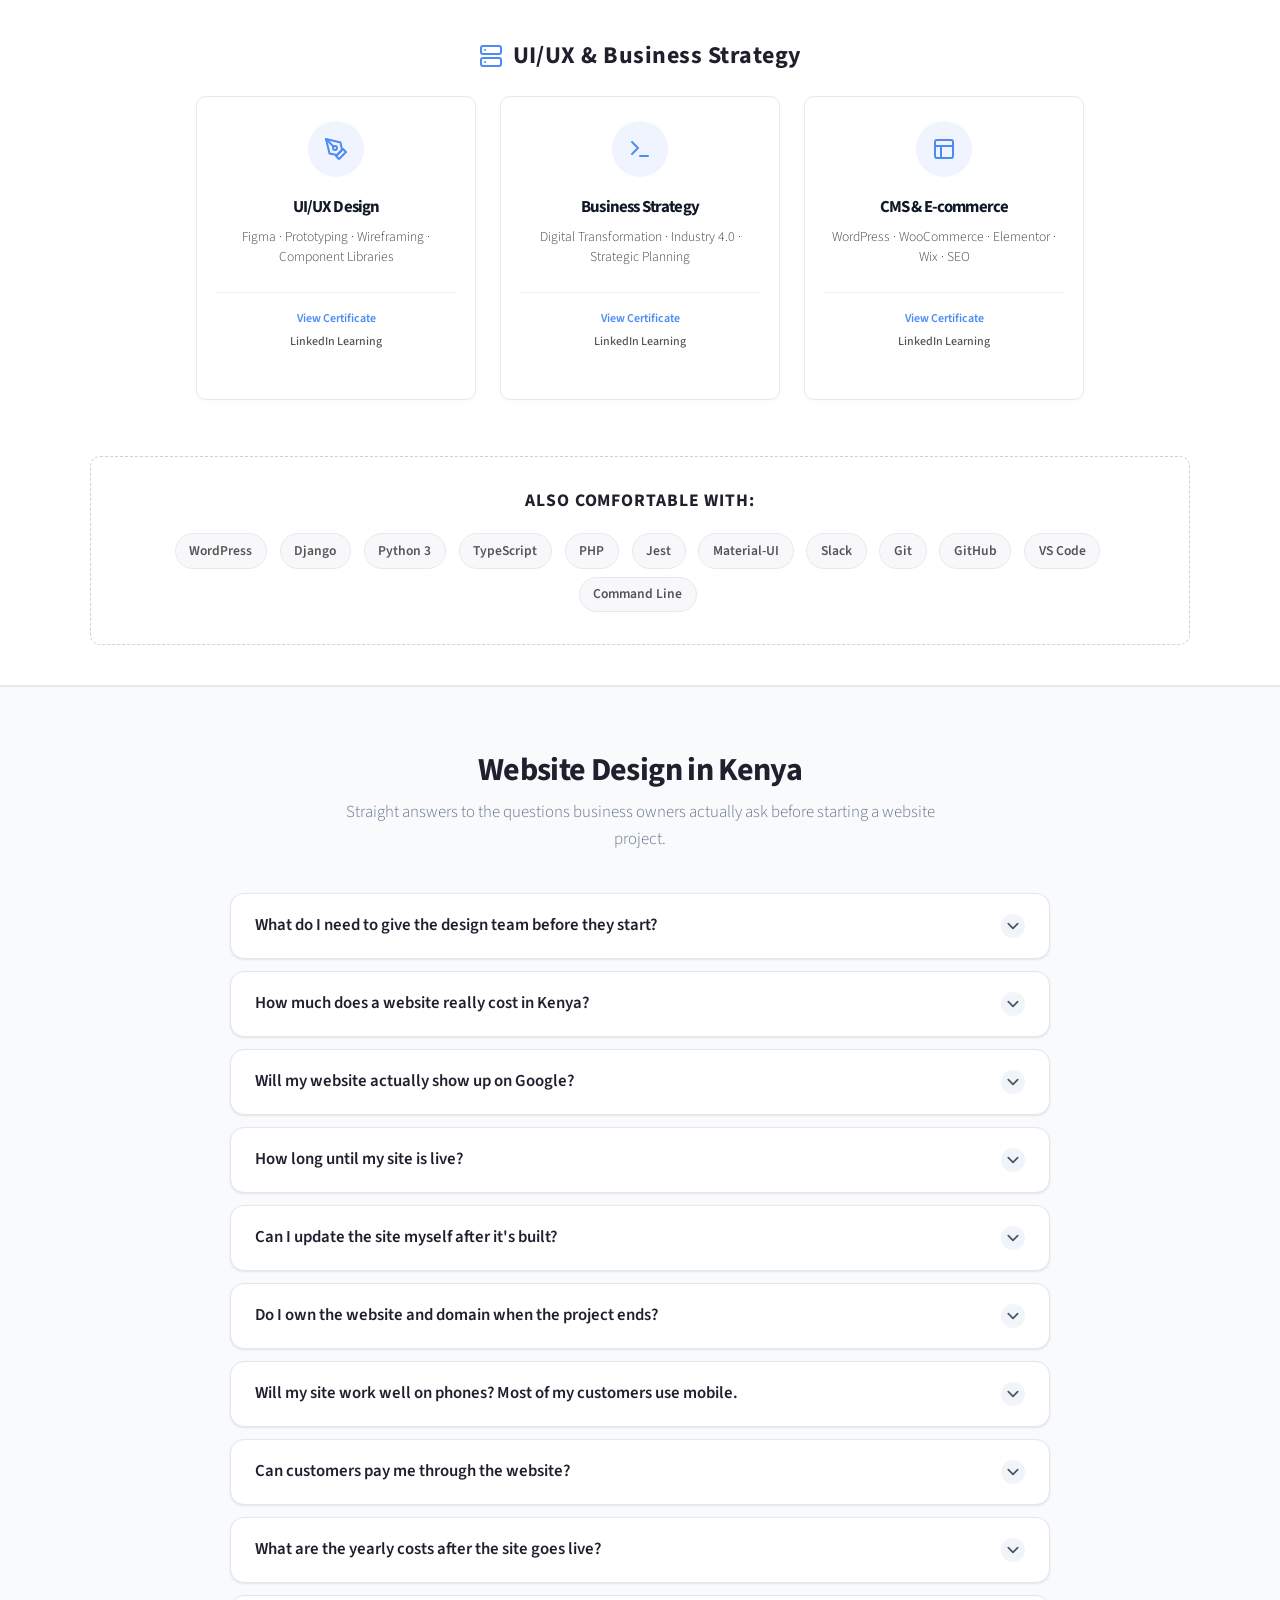
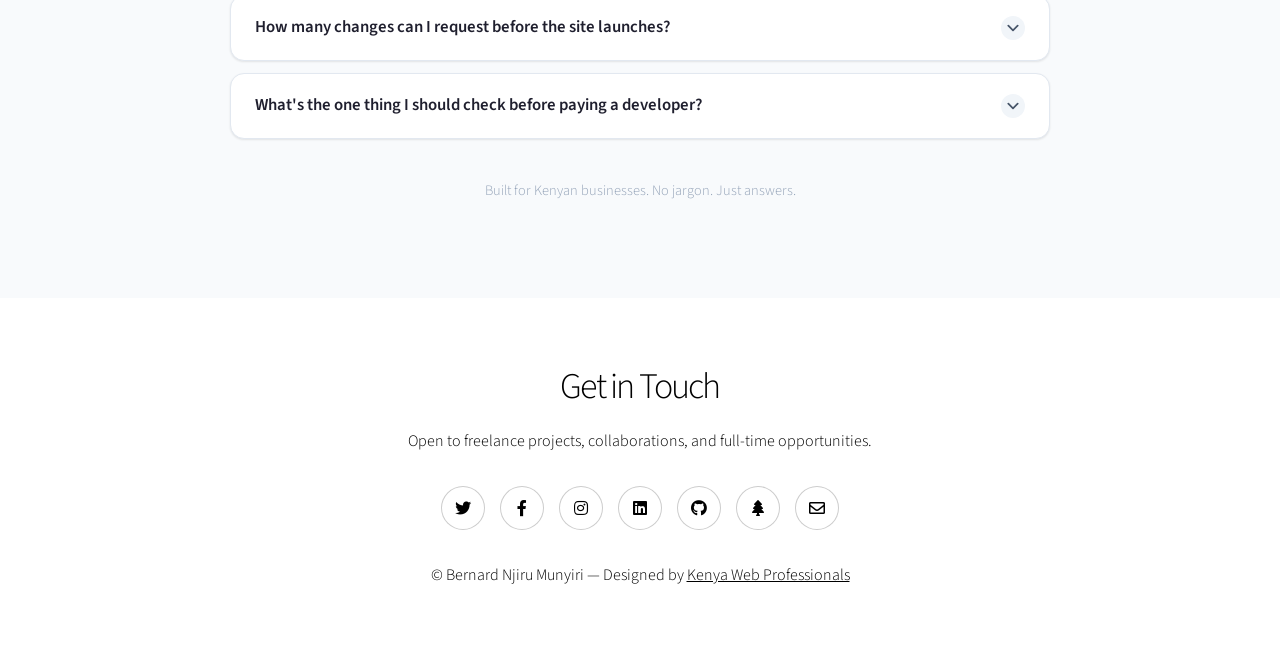
==== commit a5d428ec: "Update" ====
--- a/index.html
+++ b/index.html
@@ -261,7 +261,7 @@
  
     </section>
 
-        <!-- Spotlight: Joekev Kuku's -->
+    <!-- Spotlight: Joekev Kuku's -->
     <section class="spotlight style1 orient-right content-align-left image-position-center onscroll-image-fade-in">
       <div class="content">
         <h3>Joekev Kuku's</h3>
@@ -283,7 +283,7 @@
         </div>
       </div>
       <div class="image">
-        <img src="images/joekevekukus.png" alt="Joekev Kuku's homepage screenshot" loading="lazy" />
+        <img src="images/joekev.png" alt="Joekev Kuku's homepage screenshot" loading="lazy" />
       </div>
     </section>
            
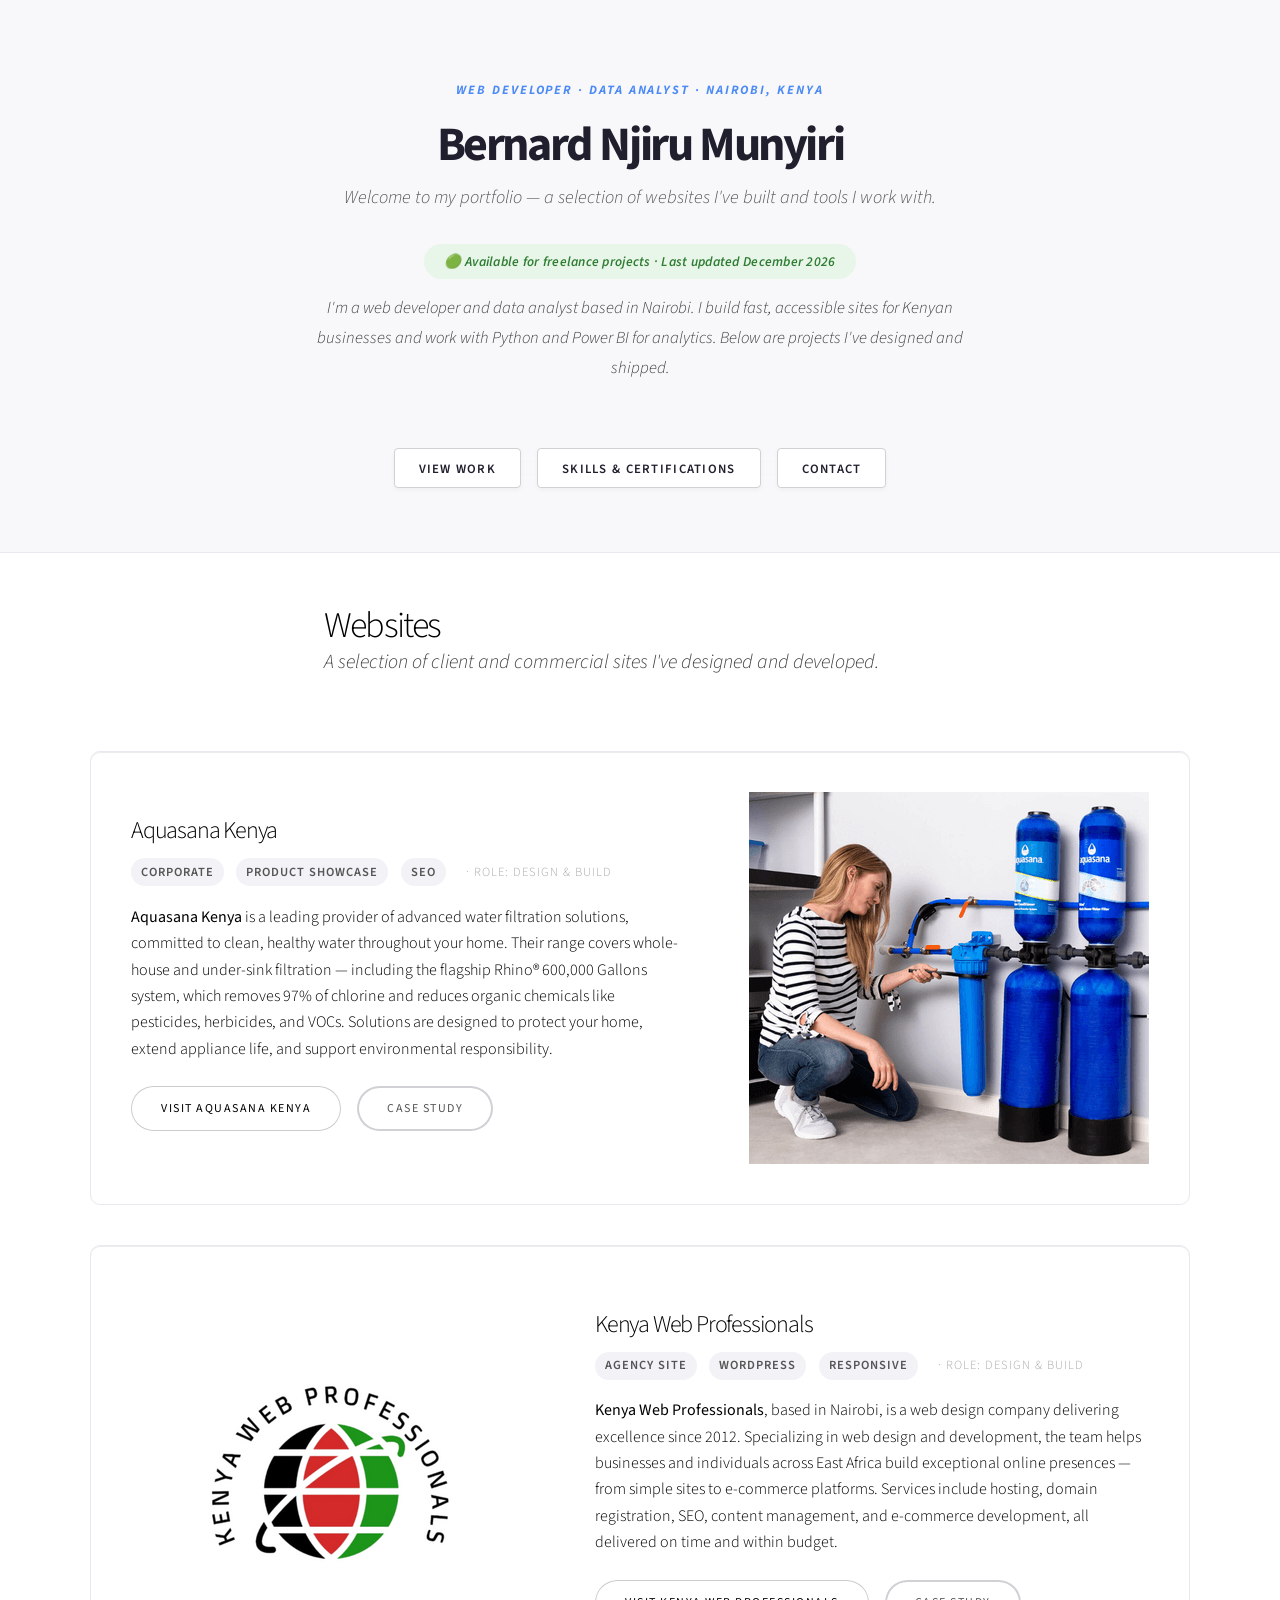
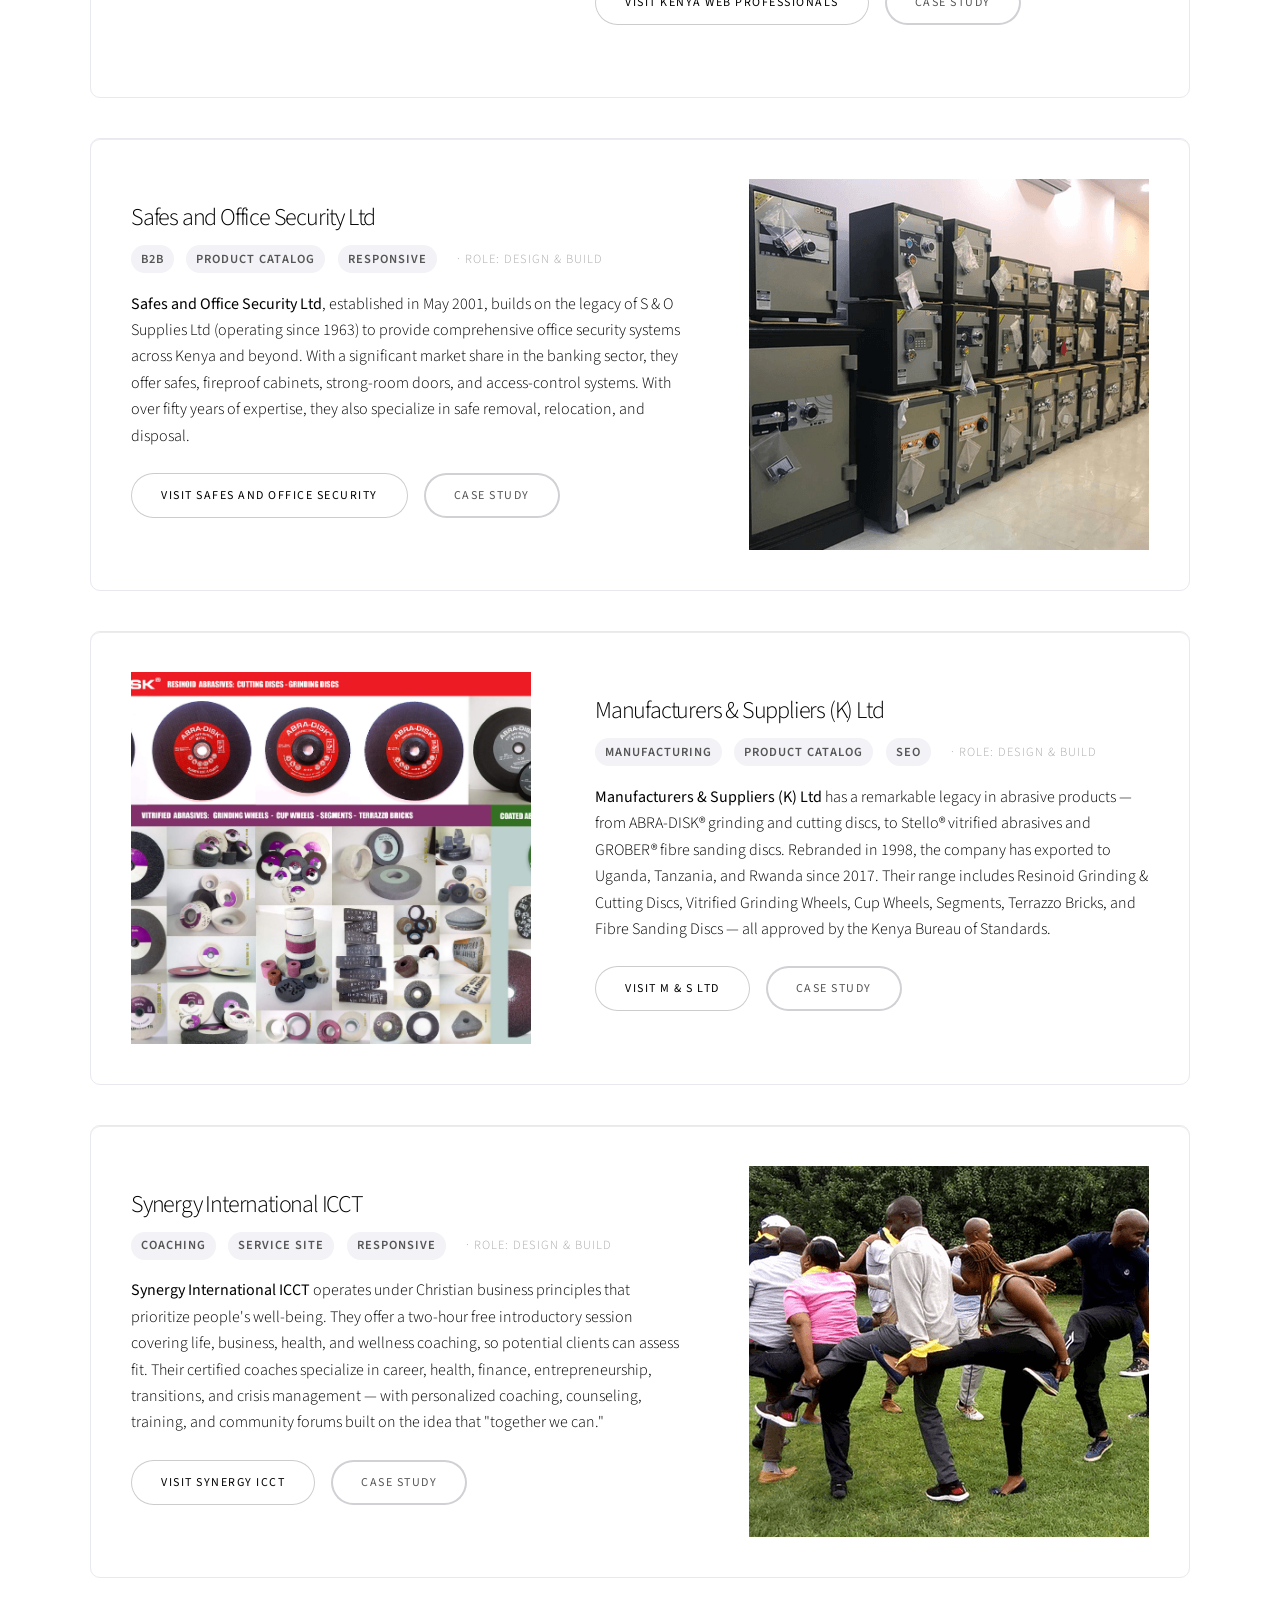
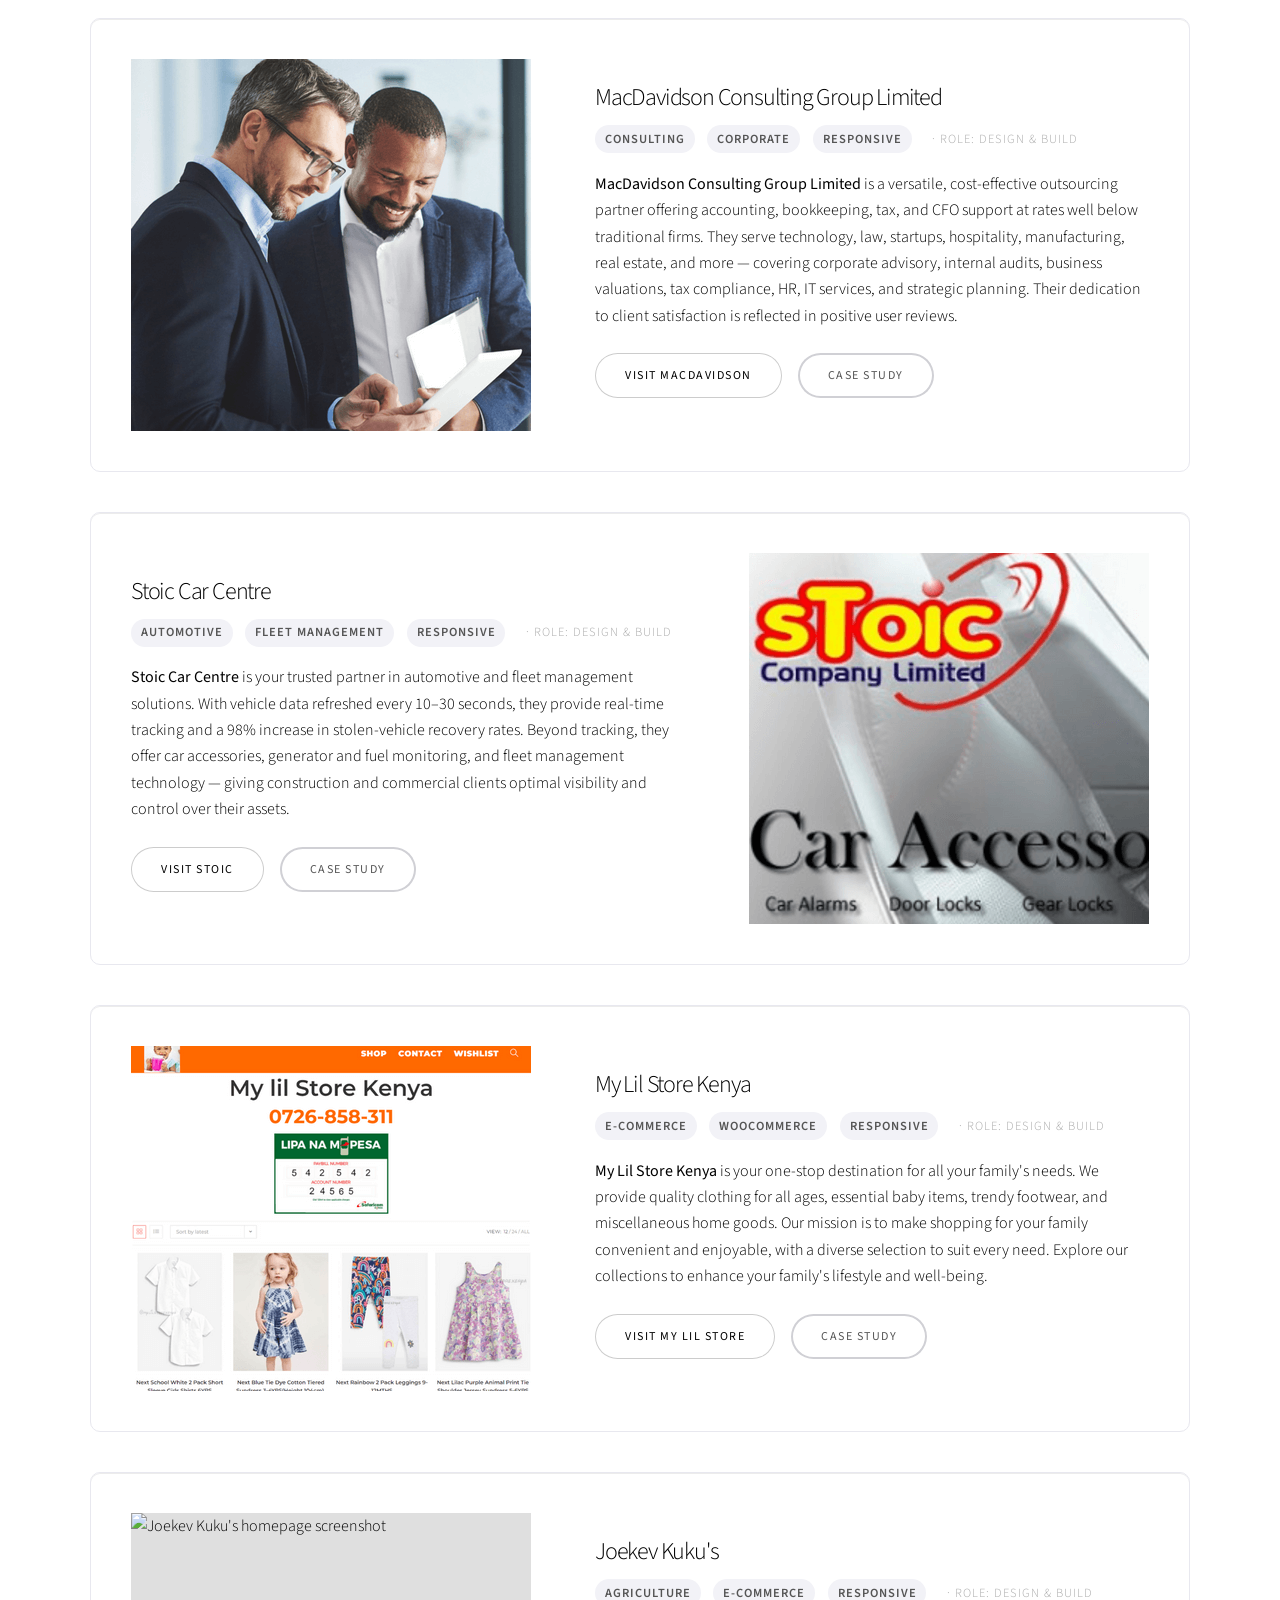
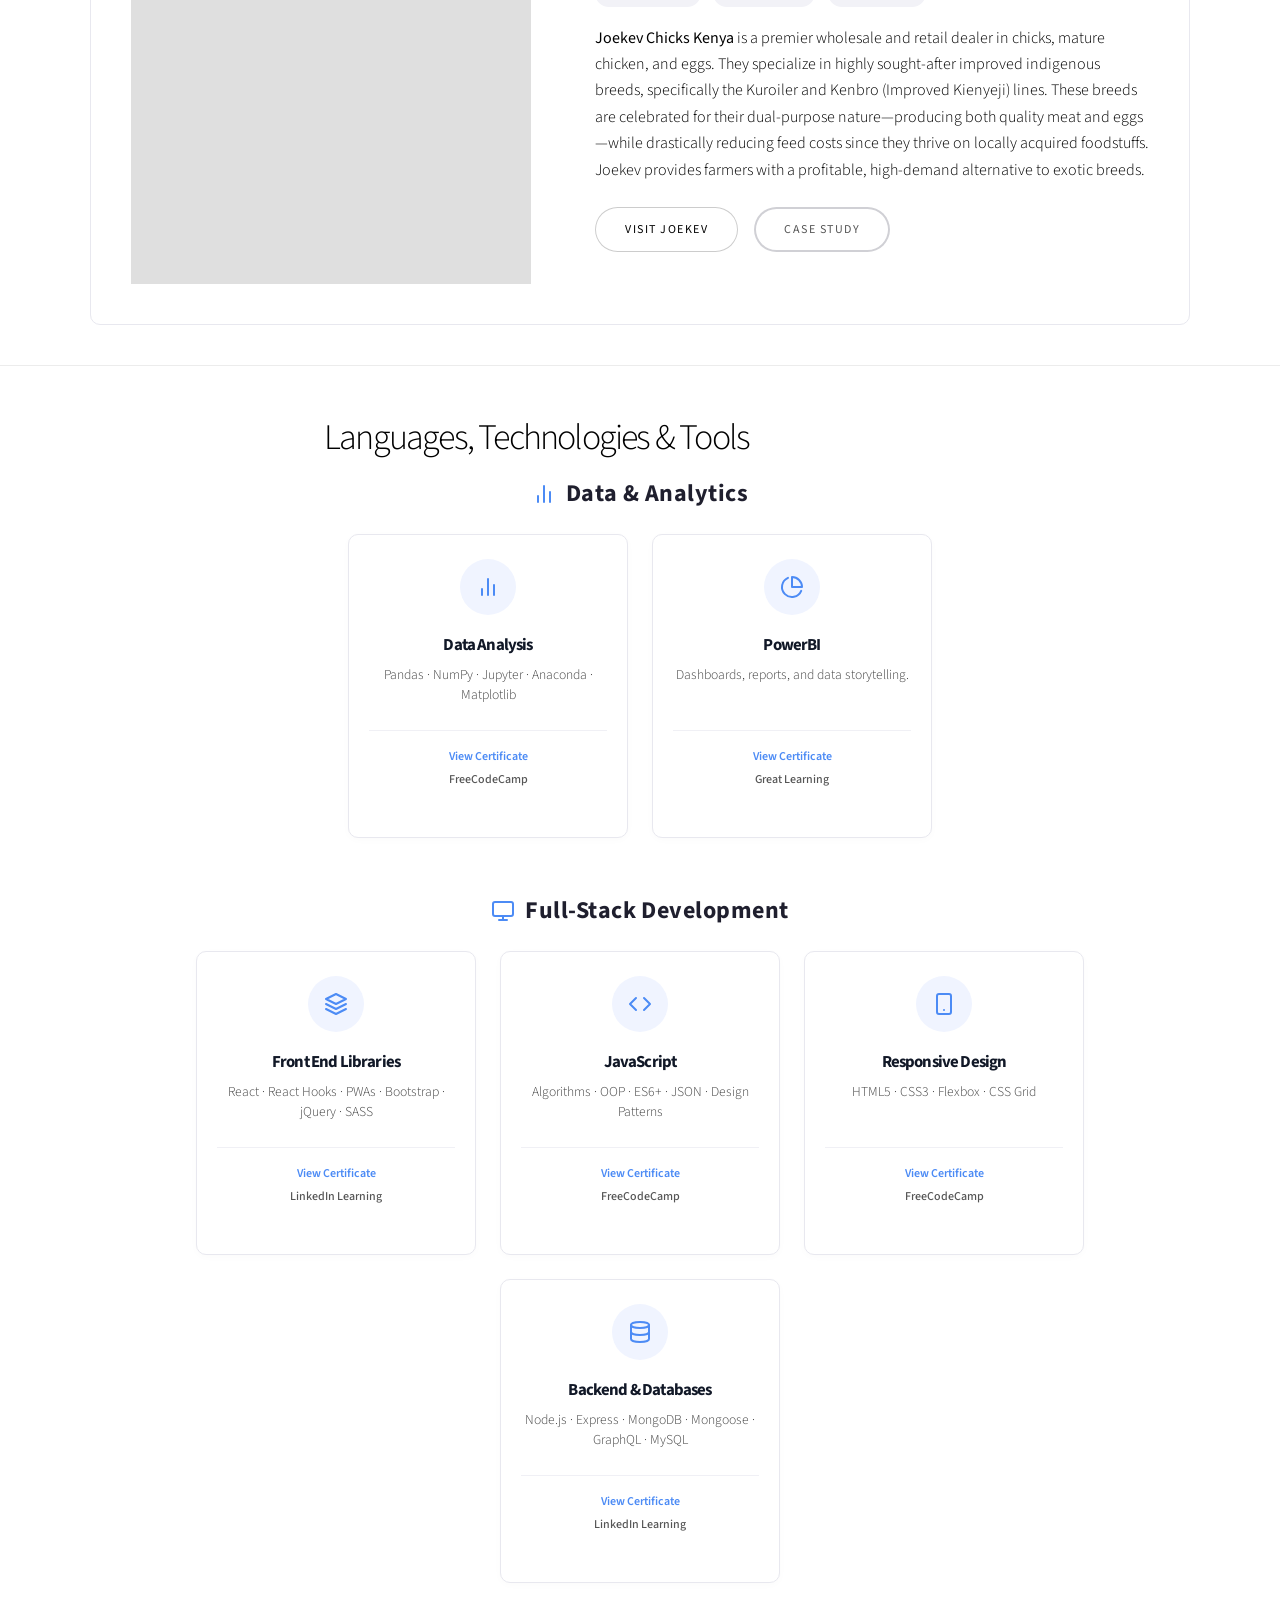
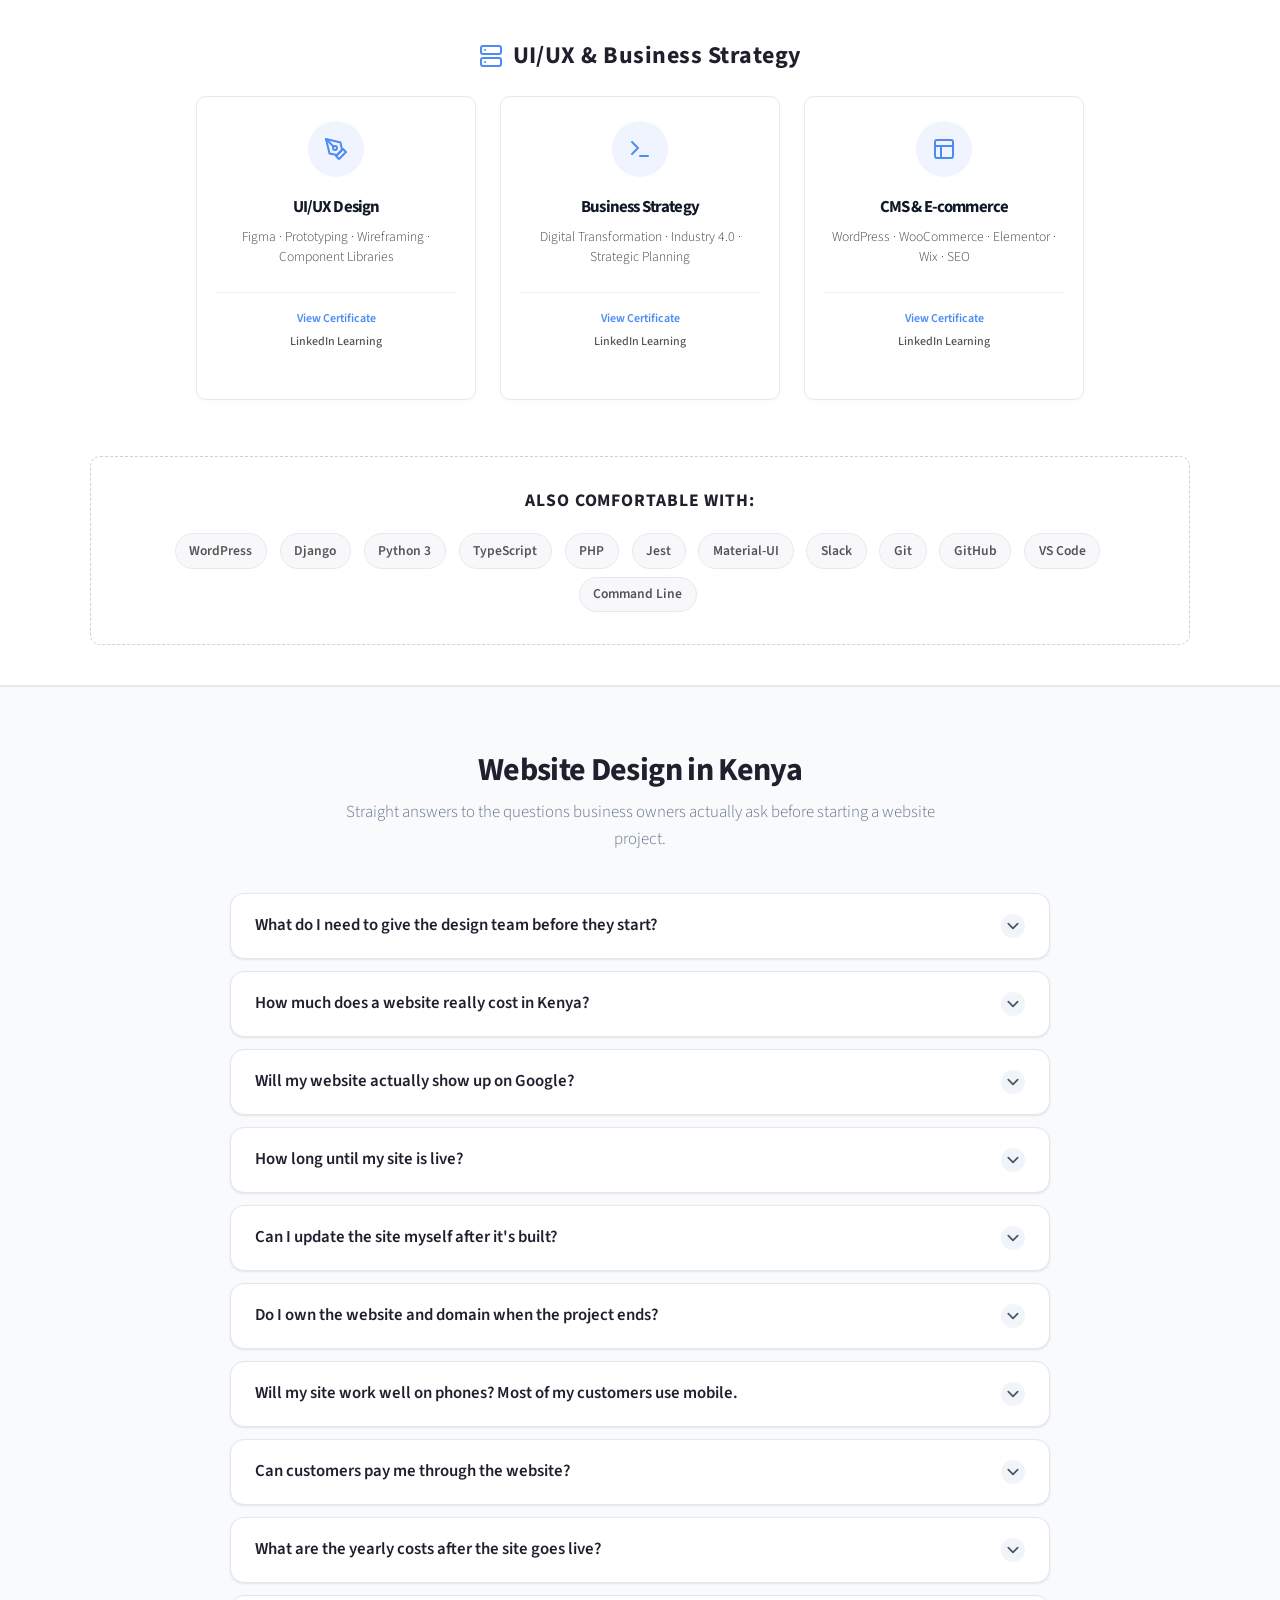
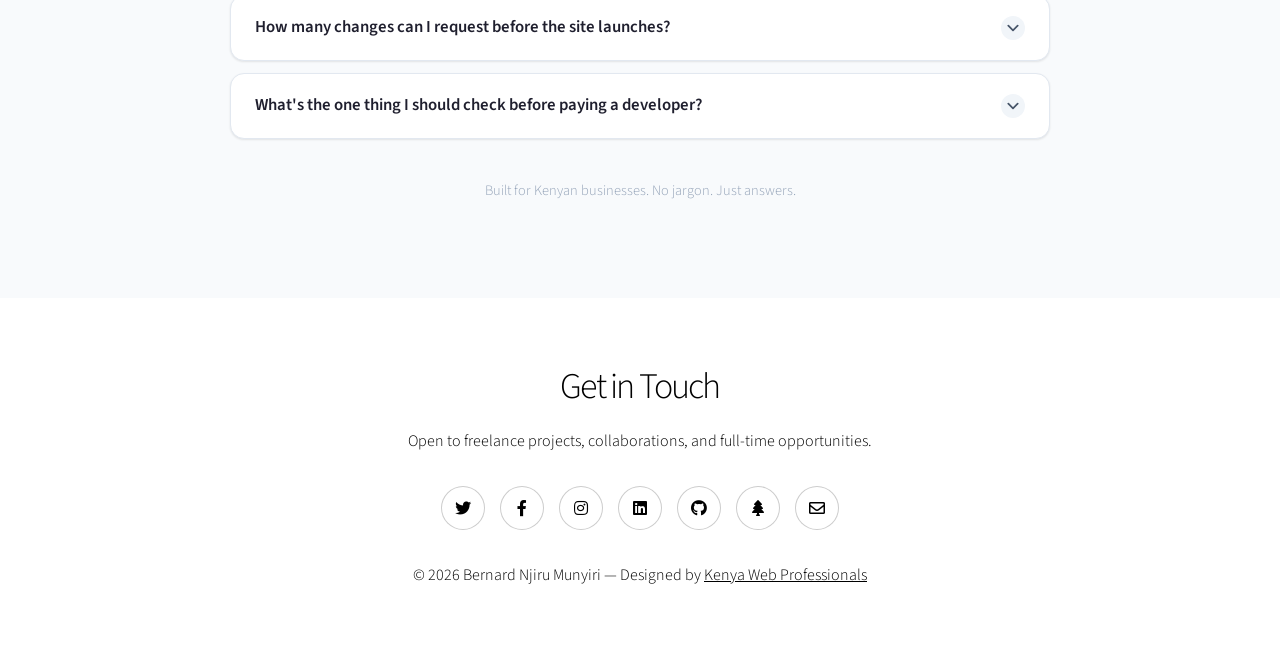
==== commit 9276a0af: "Update" ====
--- a/index.html
+++ b/index.html
@@ -1,6 +1,23 @@
 <!DOCTYPE html>
 <html lang="en">
 <head>
+    <script>
+    document.addEventListener("DOMContentLoaded", function() {
+      // 1. Update Copyright Year
+      const yearElement = document.getElementById('year');
+      if (yearElement) {
+        yearElement.textContent = new Date().getFullYear();
+      }
+
+      // 2. Update "Last updated" text
+      const dateElement = document.getElementById('last-updated');
+      if (dateElement) {
+        const now = new Date();
+        const options = { month: 'long', year: 'numeric' };
+        dateElement.textContent = now.toLocaleDateString('en-US', options);
+      }
+    });
+  </script>
   <meta charset="utf-8" />
   <meta name="viewport" content="width=device-width, initial-scale=1, user-scalable=no" />
   <meta name="description" content="Bernard Njiru Munyiri — Web Developer & Data Analyst based in Nairobi, Kenya. Portfolio of websites, data projects, and certifications." />
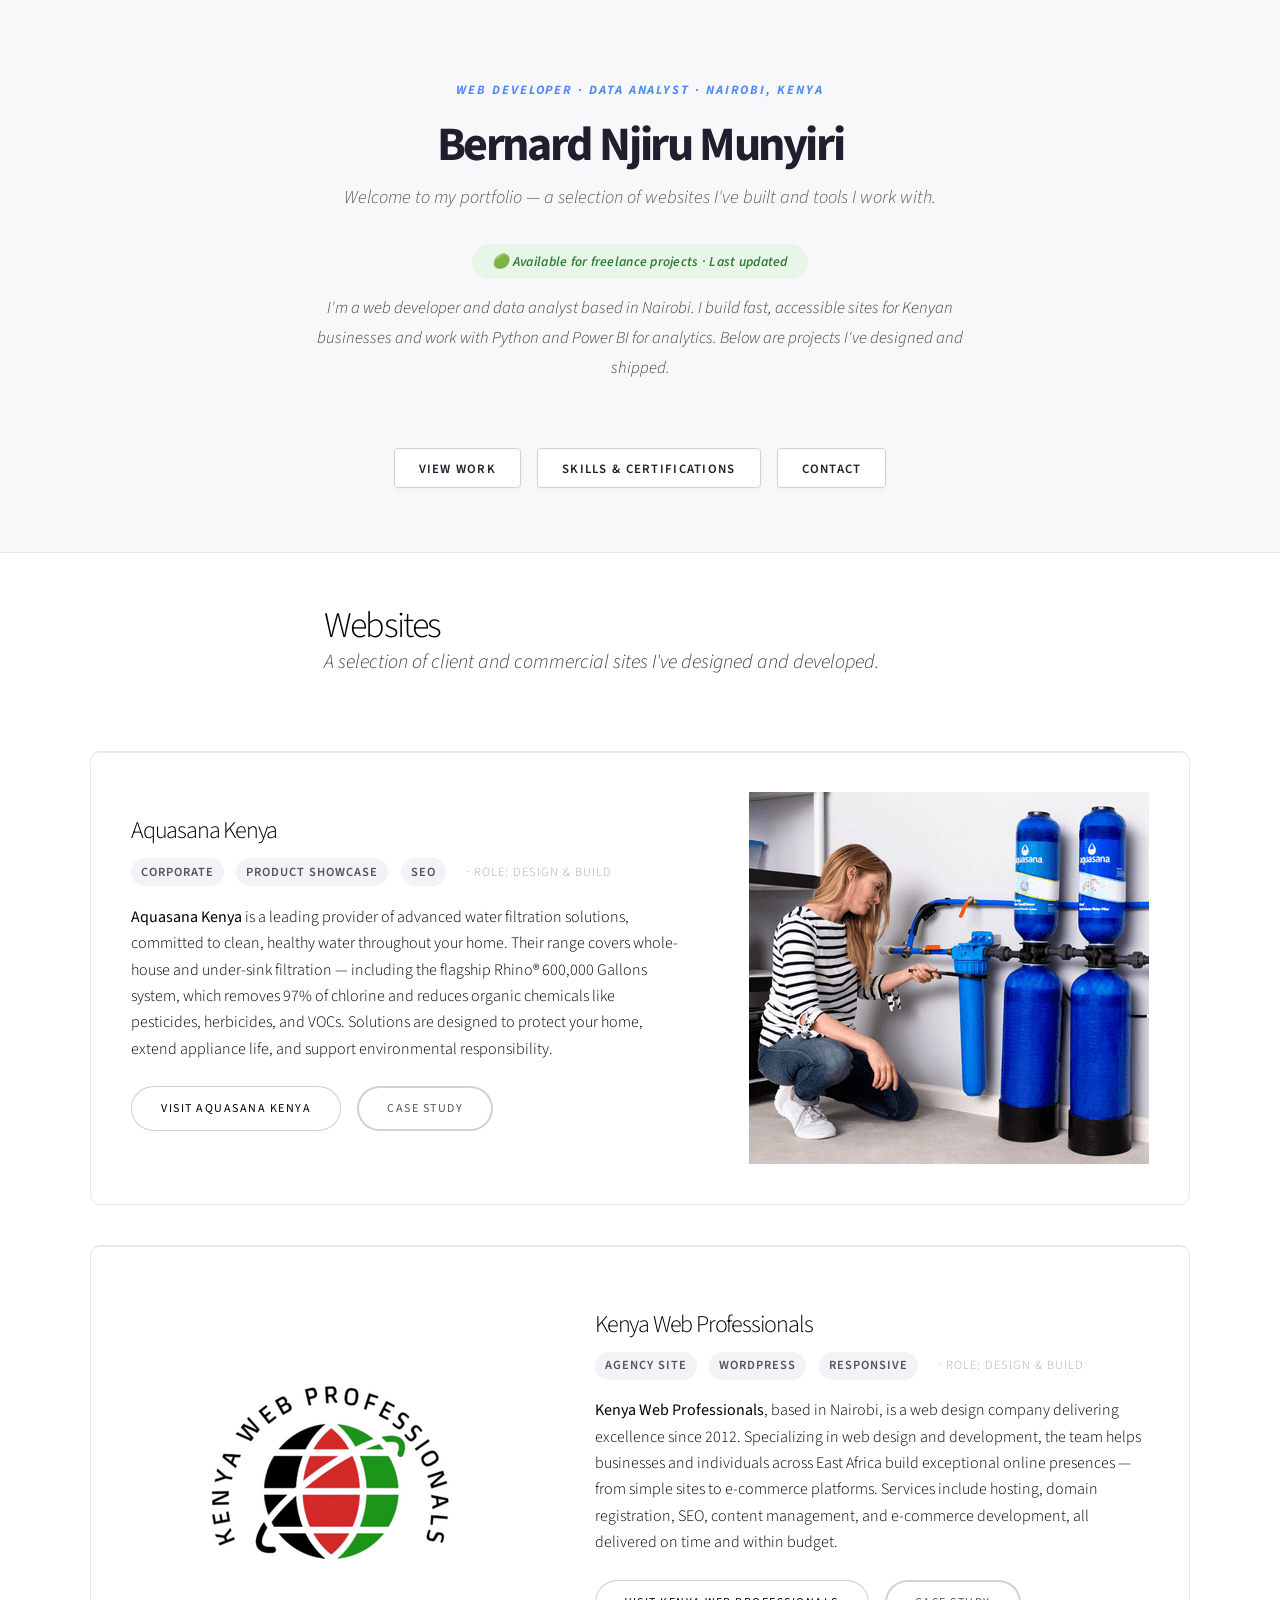
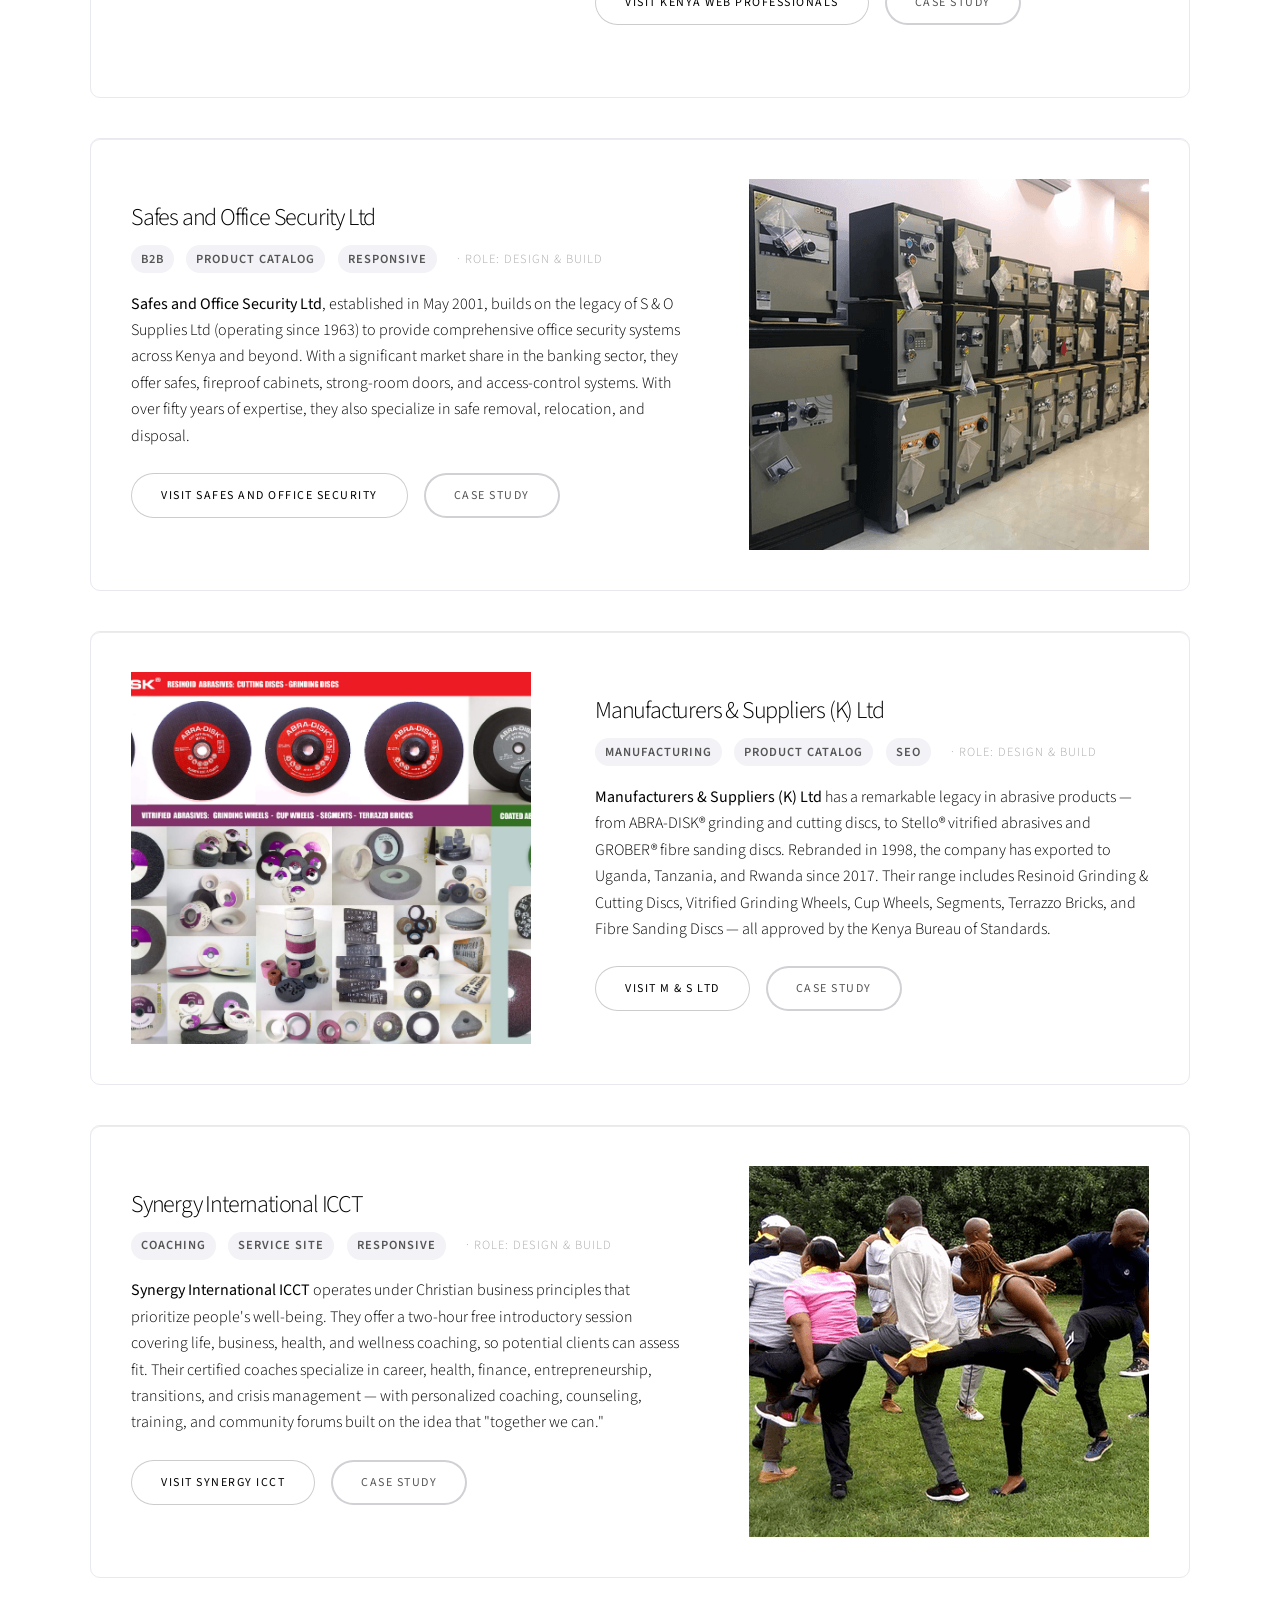
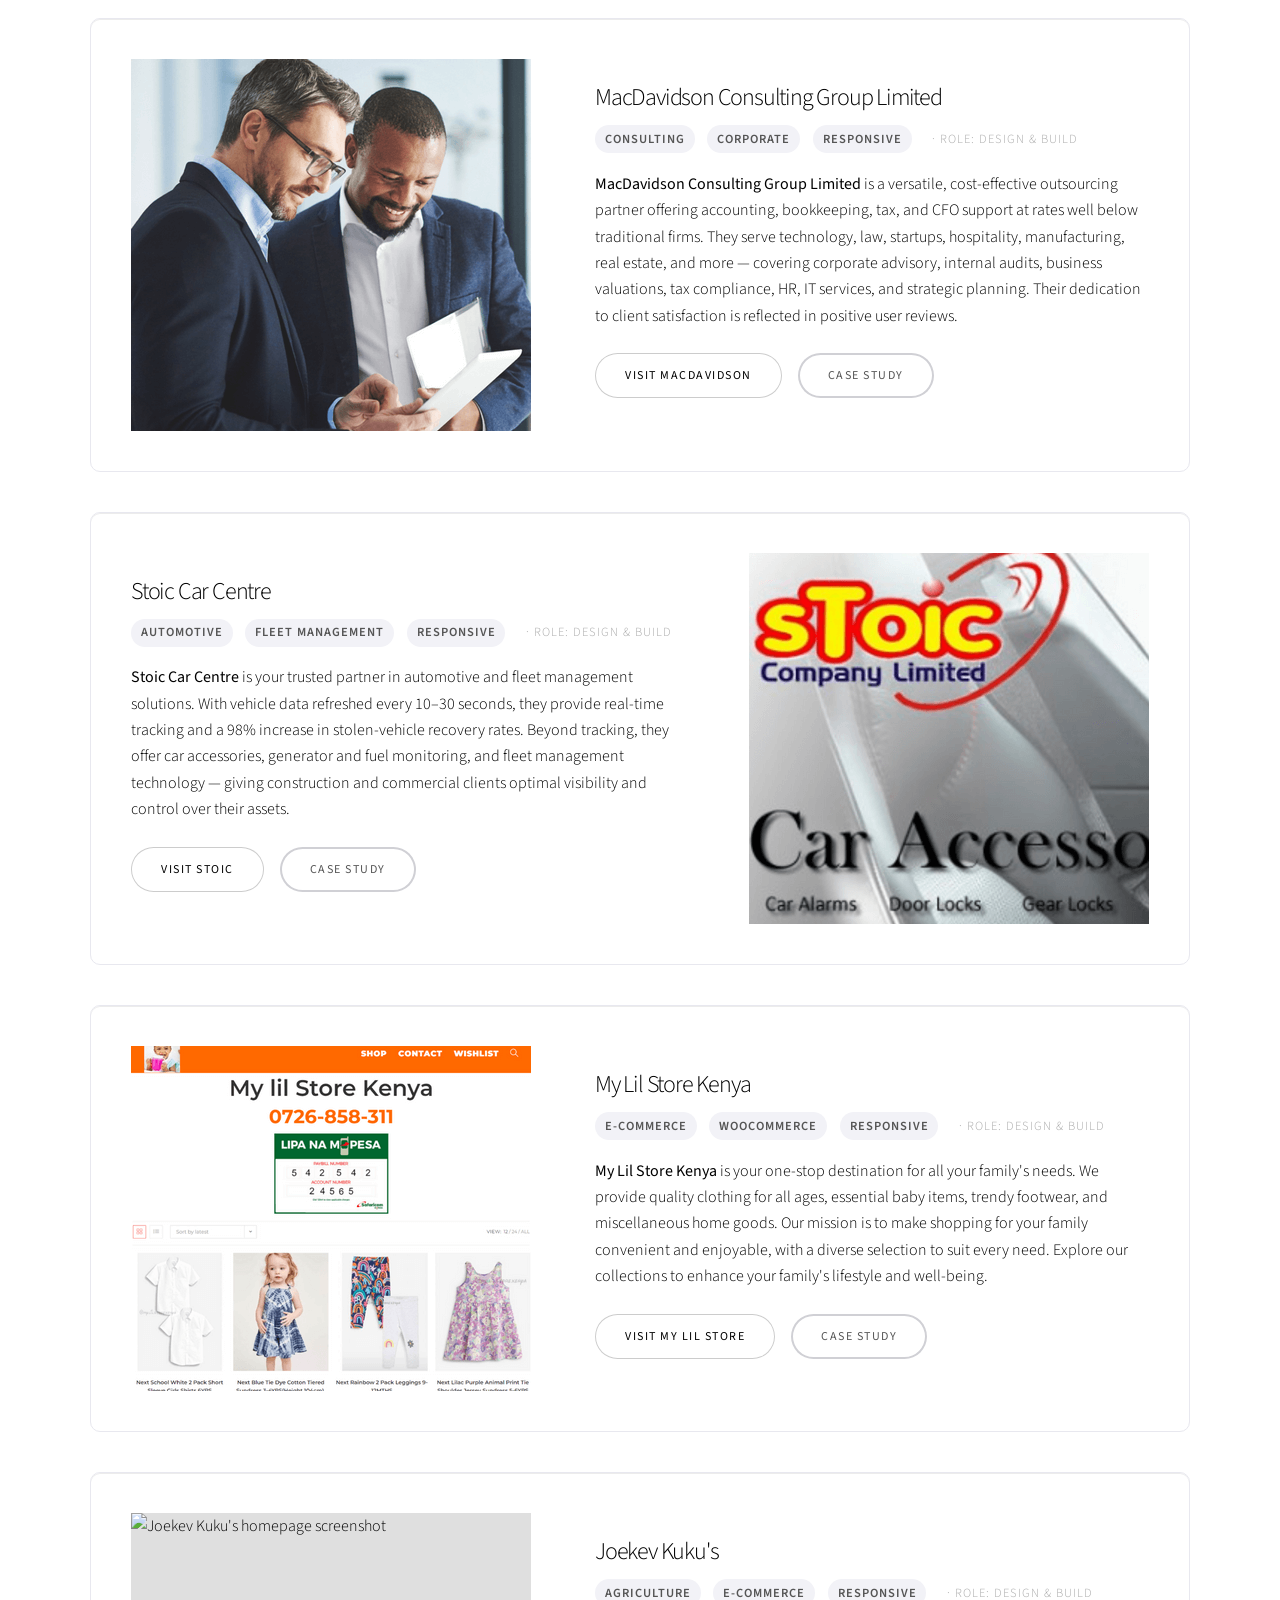
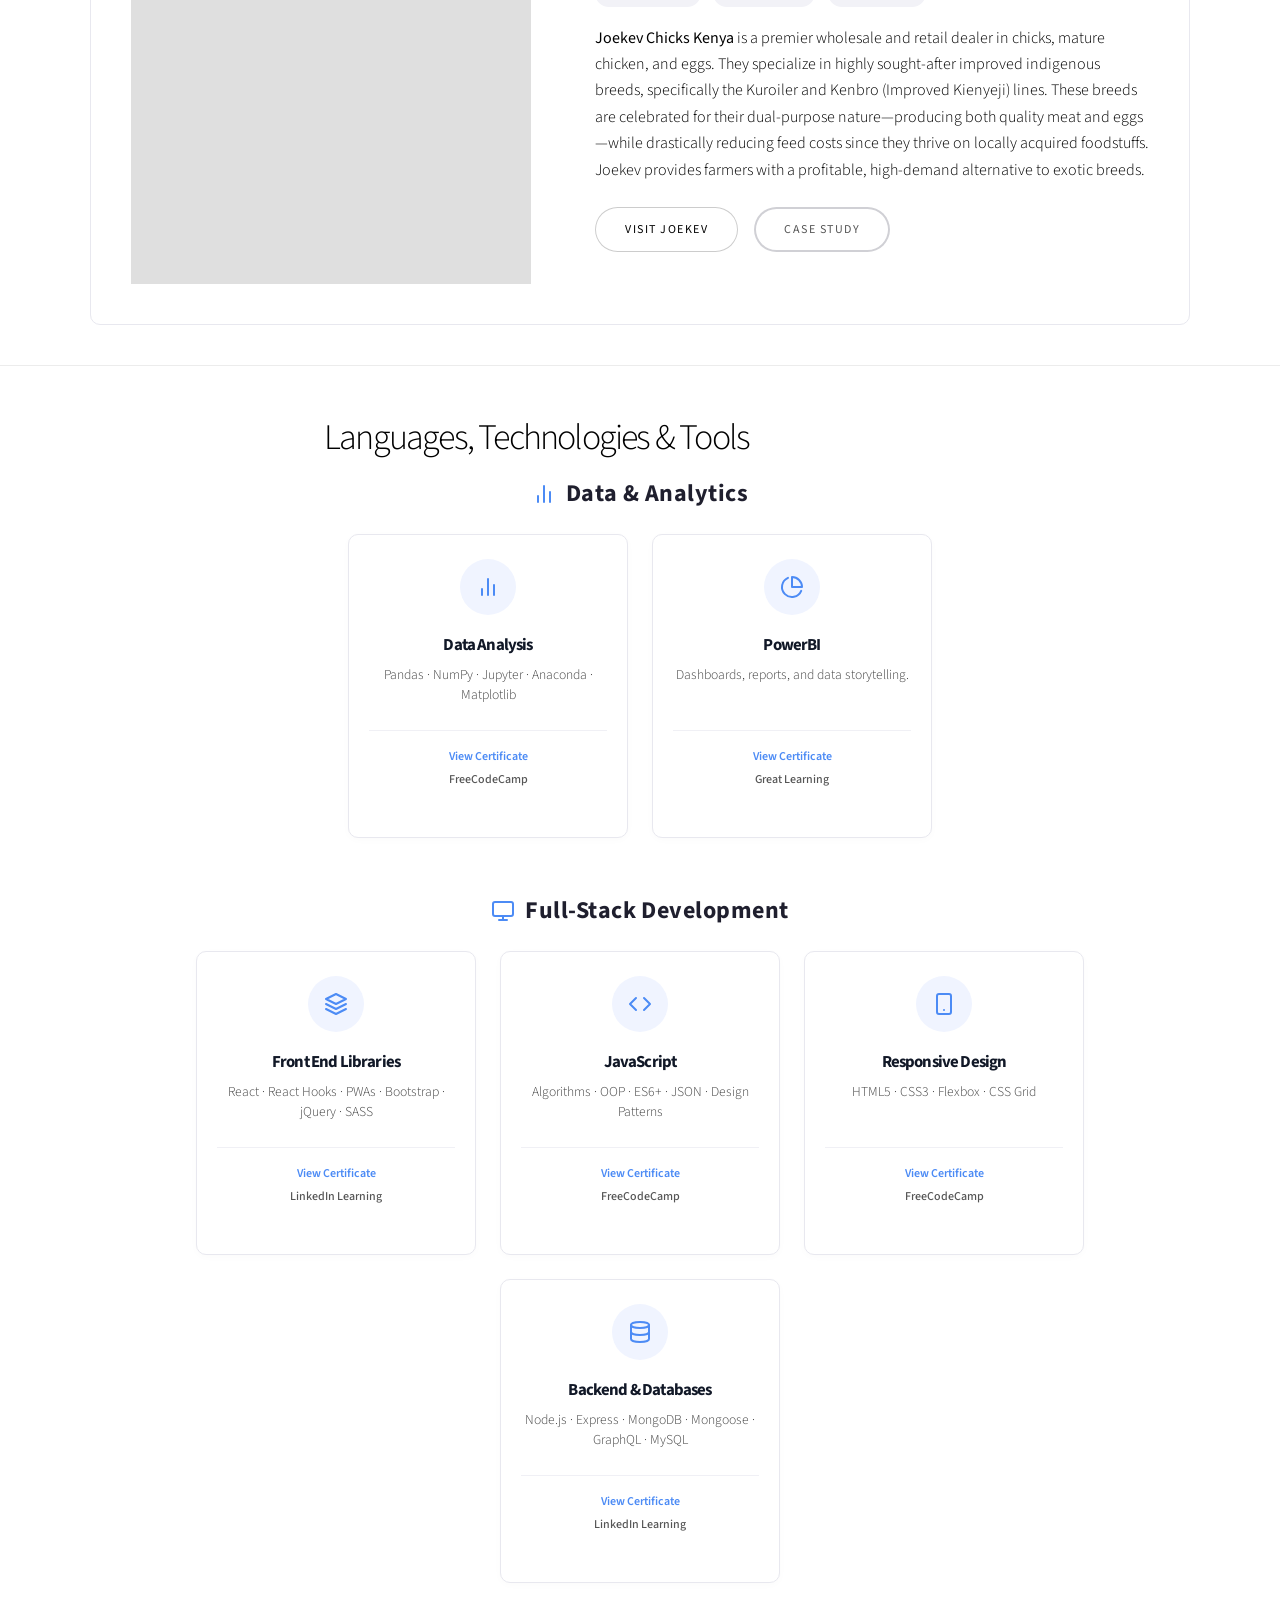
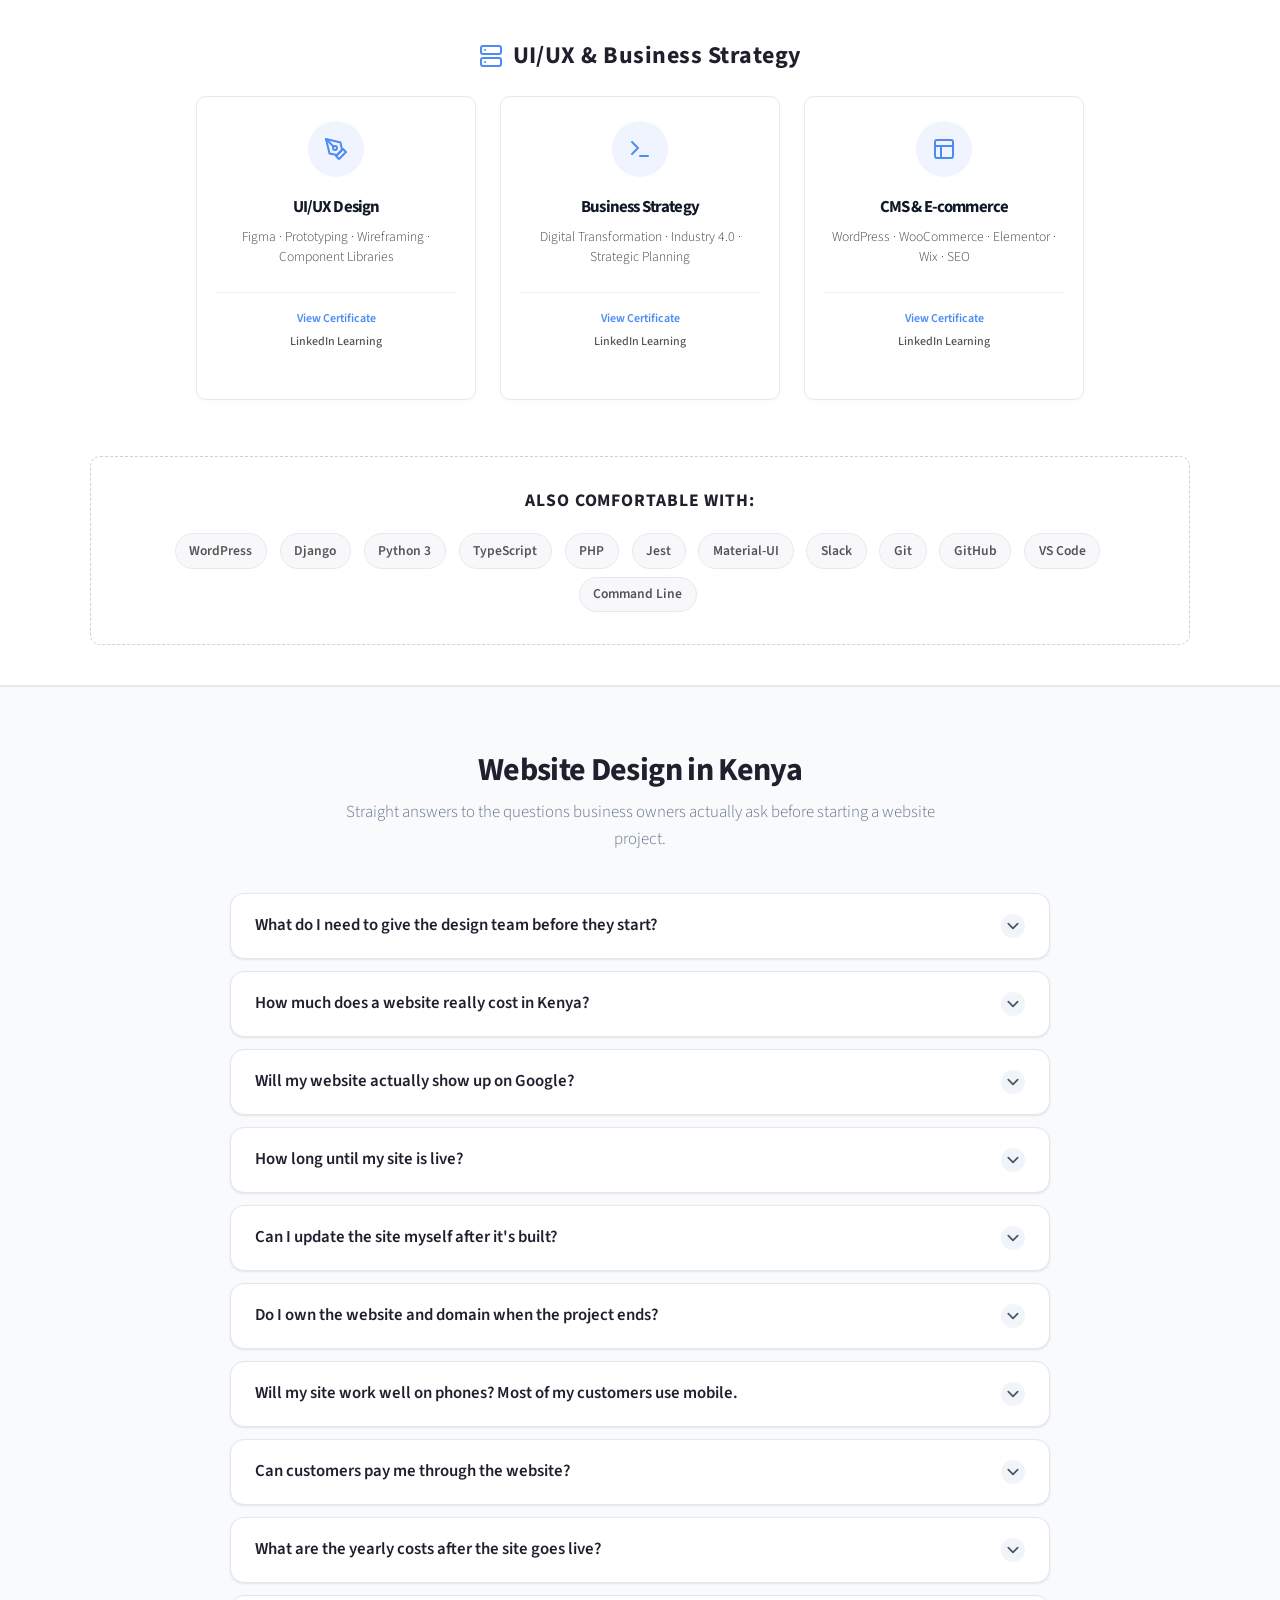
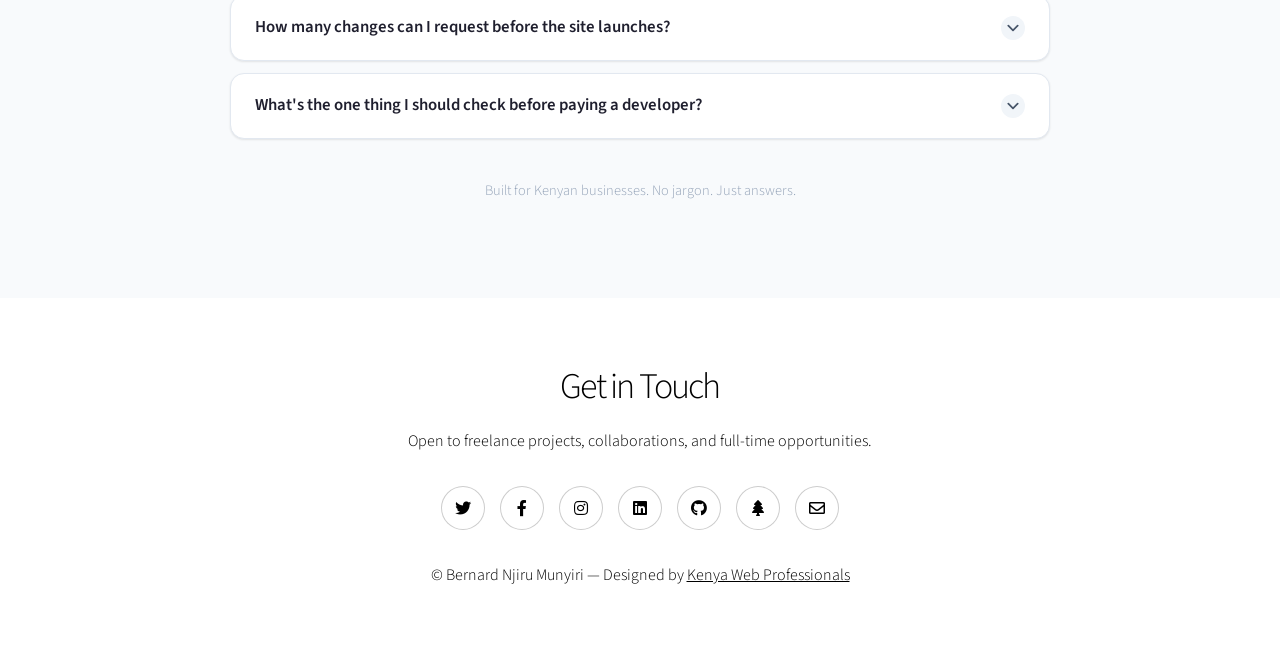
==== commit 7df897ed: "Update" ====
--- a/index.html
+++ b/index.html
@@ -1,23 +1,6 @@
 <!DOCTYPE html>
 <html lang="en">
 <head>
-    <script>
-    document.addEventListener("DOMContentLoaded", function() {
-      // 1. Update Copyright Year
-      const yearElement = document.getElementById('year');
-      if (yearElement) {
-        yearElement.textContent = new Date().getFullYear();
-      }
-
-      // 2. Update "Last updated" text
-      const dateElement = document.getElementById('last-updated');
-      if (dateElement) {
-        const now = new Date();
-        const options = { month: 'long', year: 'numeric' };
-        dateElement.textContent = now.toLocaleDateString('en-US', options);
-      }
-    });
-  </script>
   <meta charset="utf-8" />
   <meta name="viewport" content="width=device-width, initial-scale=1, user-scalable=no" />
   <meta name="description" content="Bernard Njiru Munyiri — Web Developer & Data Analyst based in Nairobi, Kenya. Portfolio of websites, data projects, and certifications." />
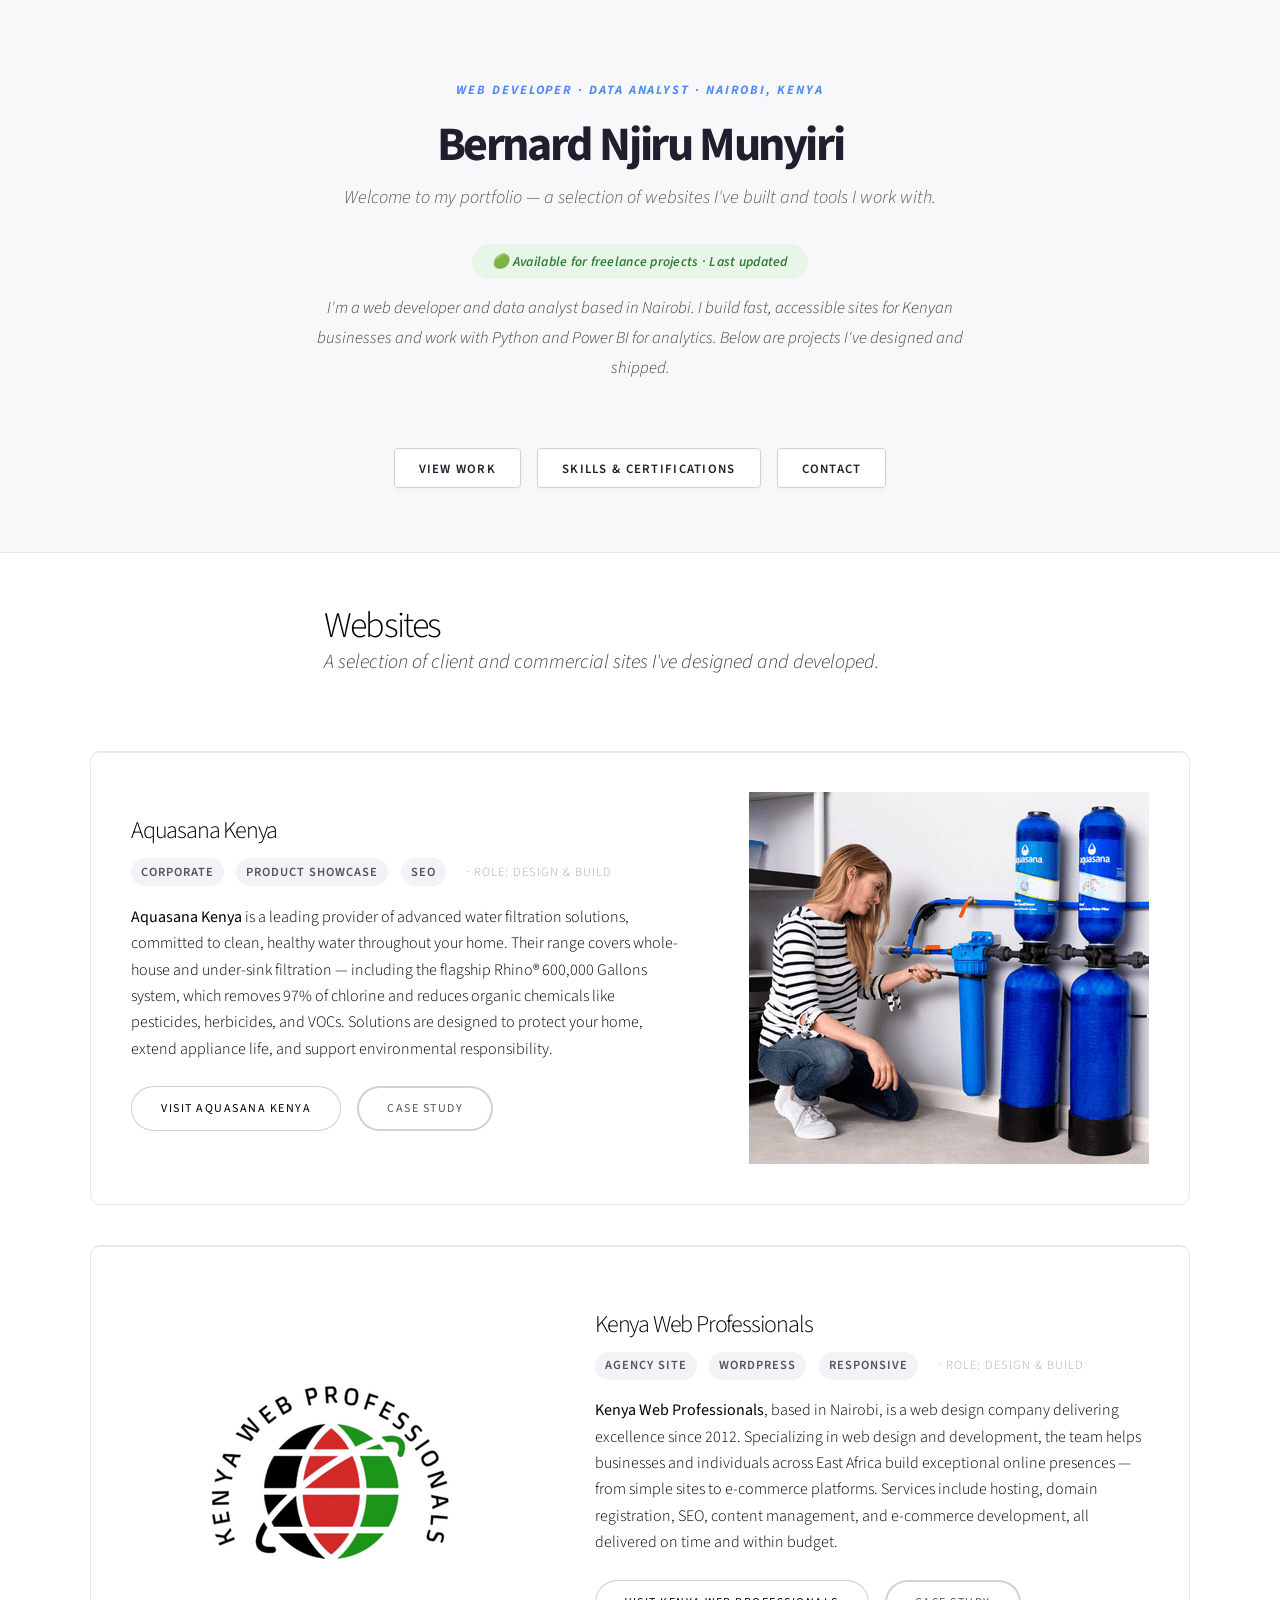
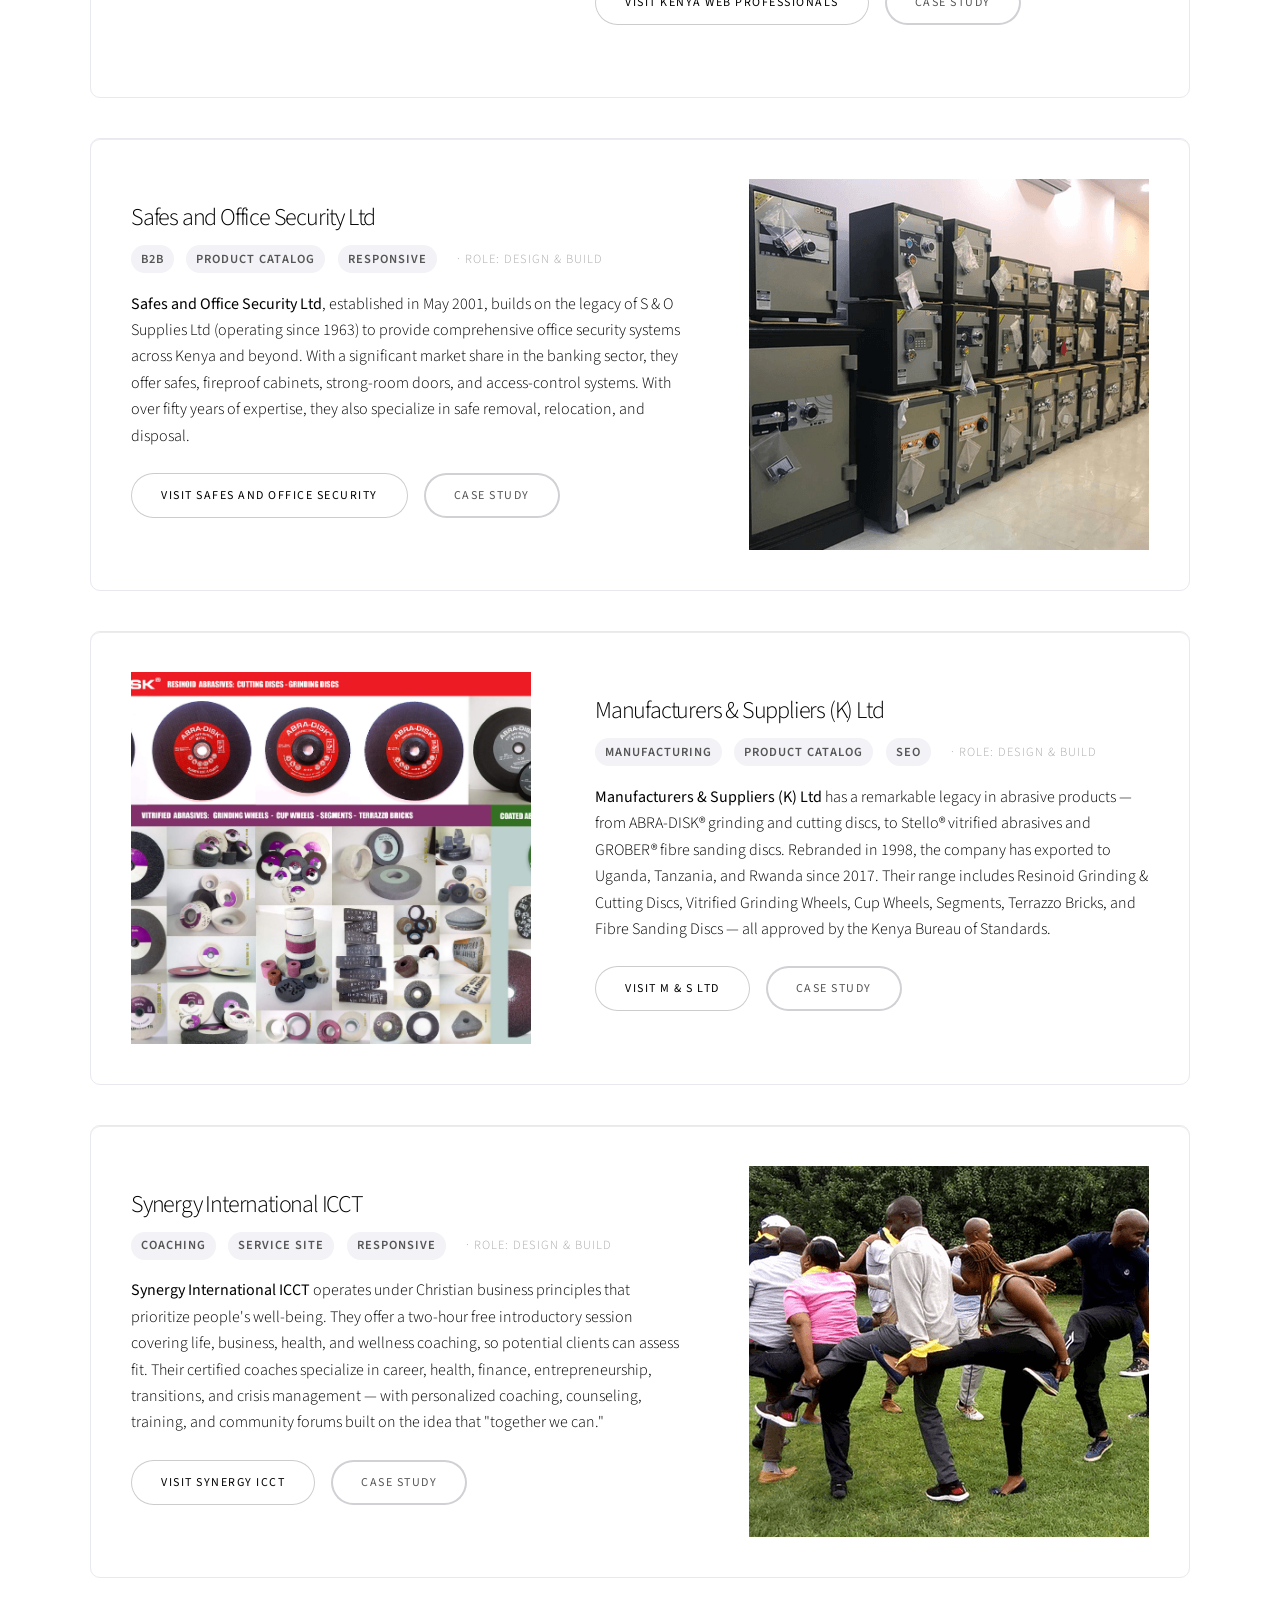
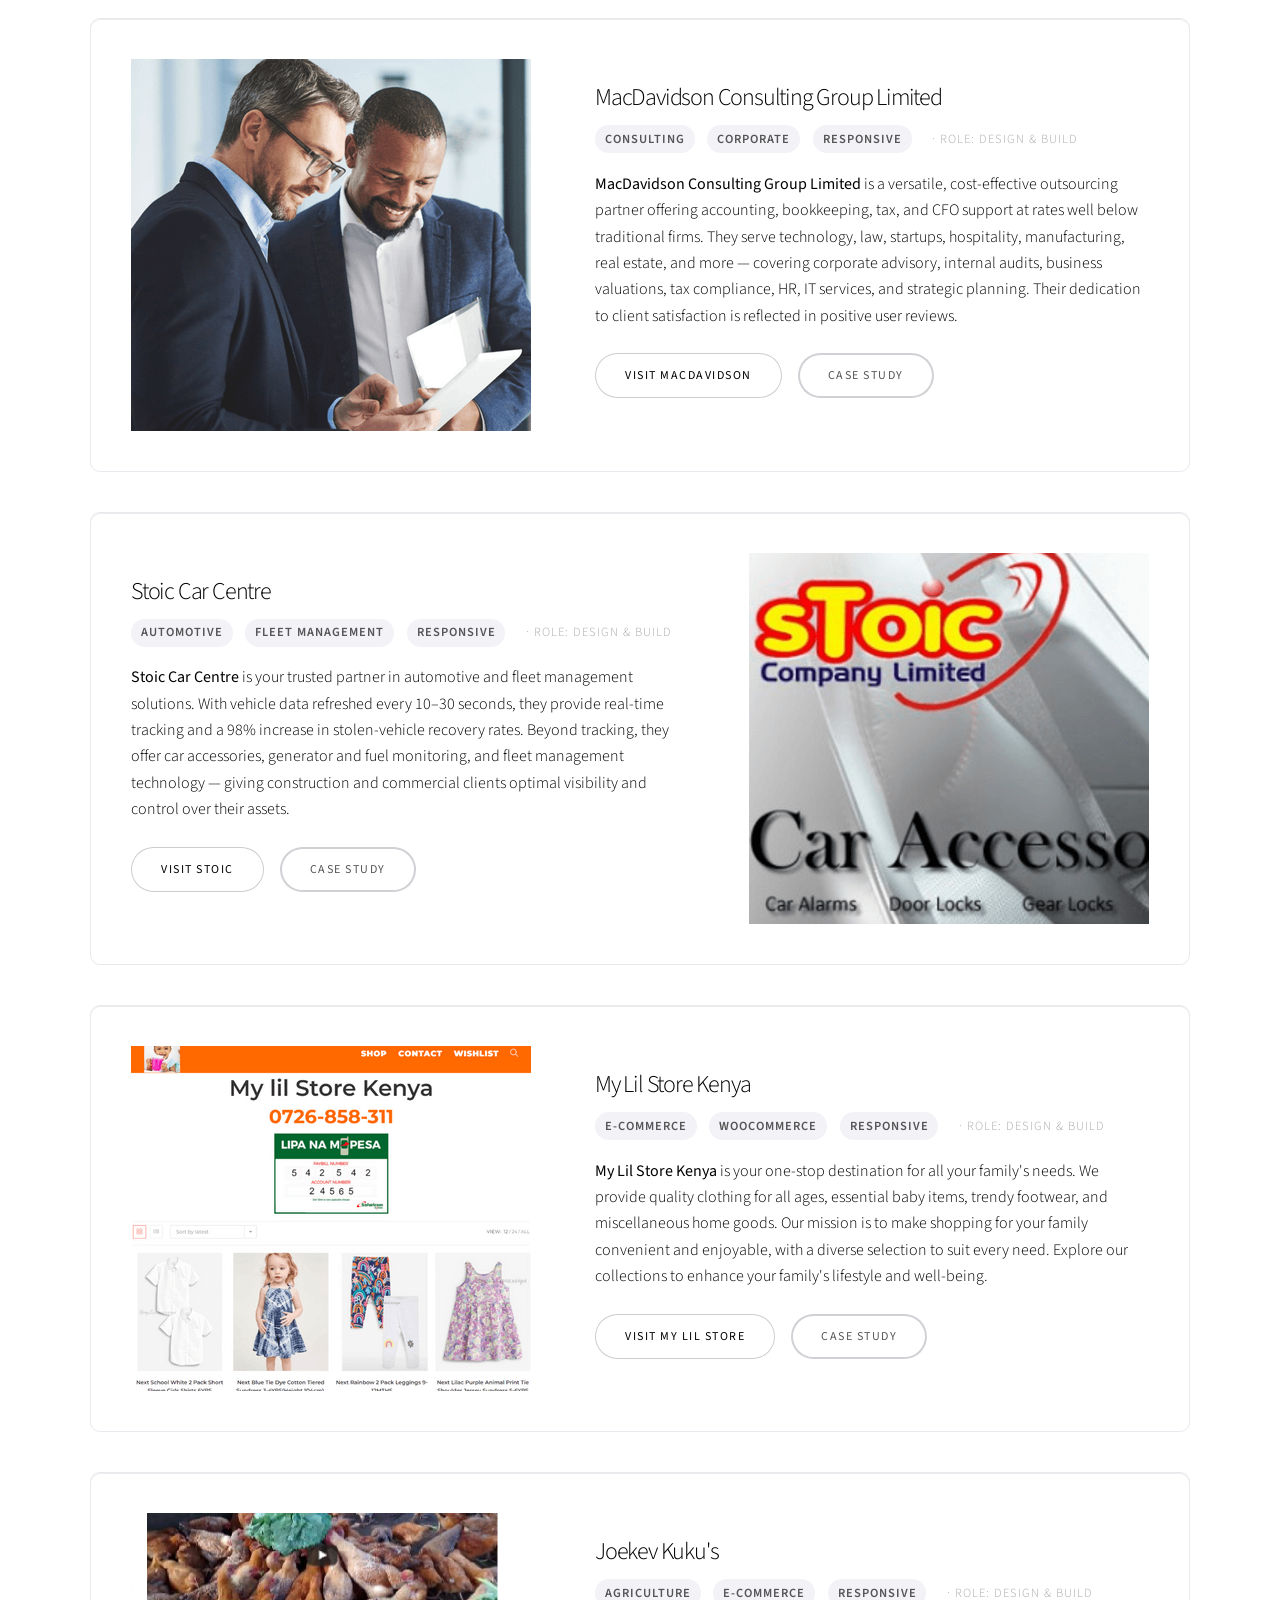
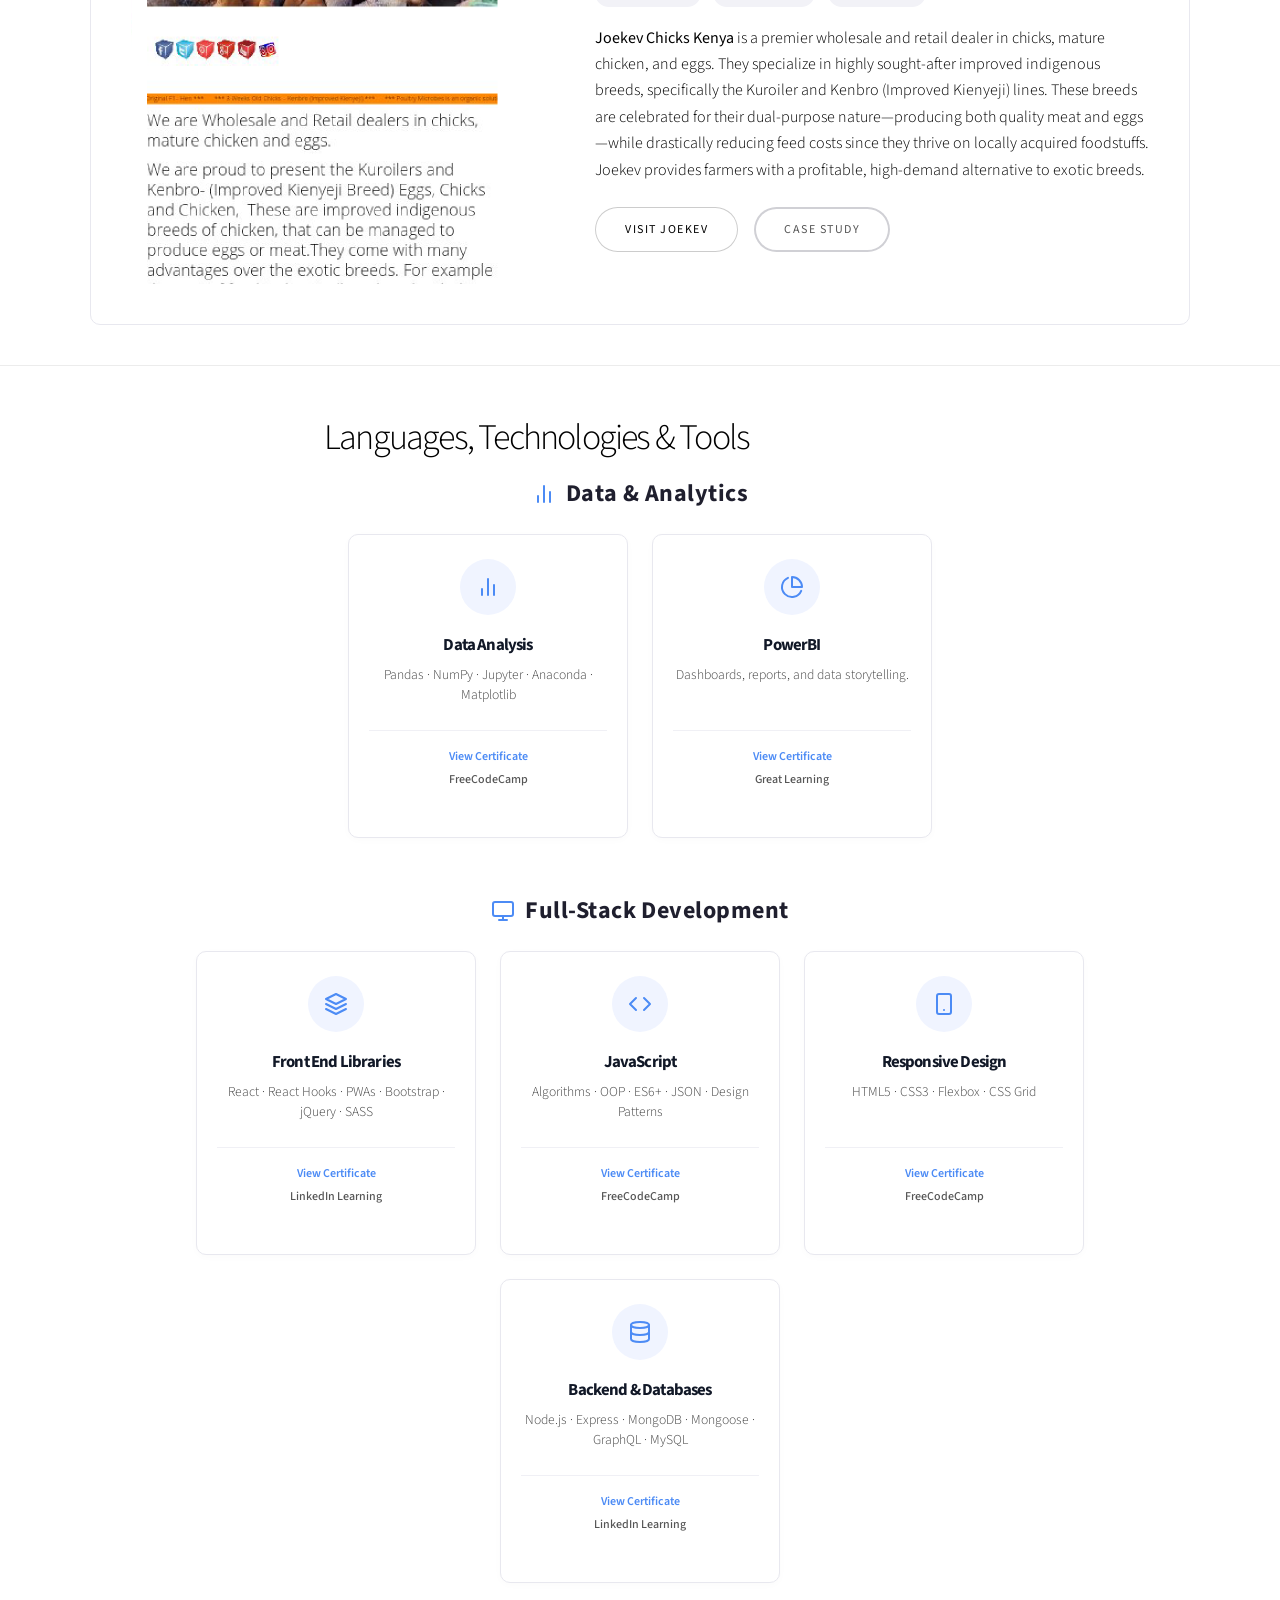
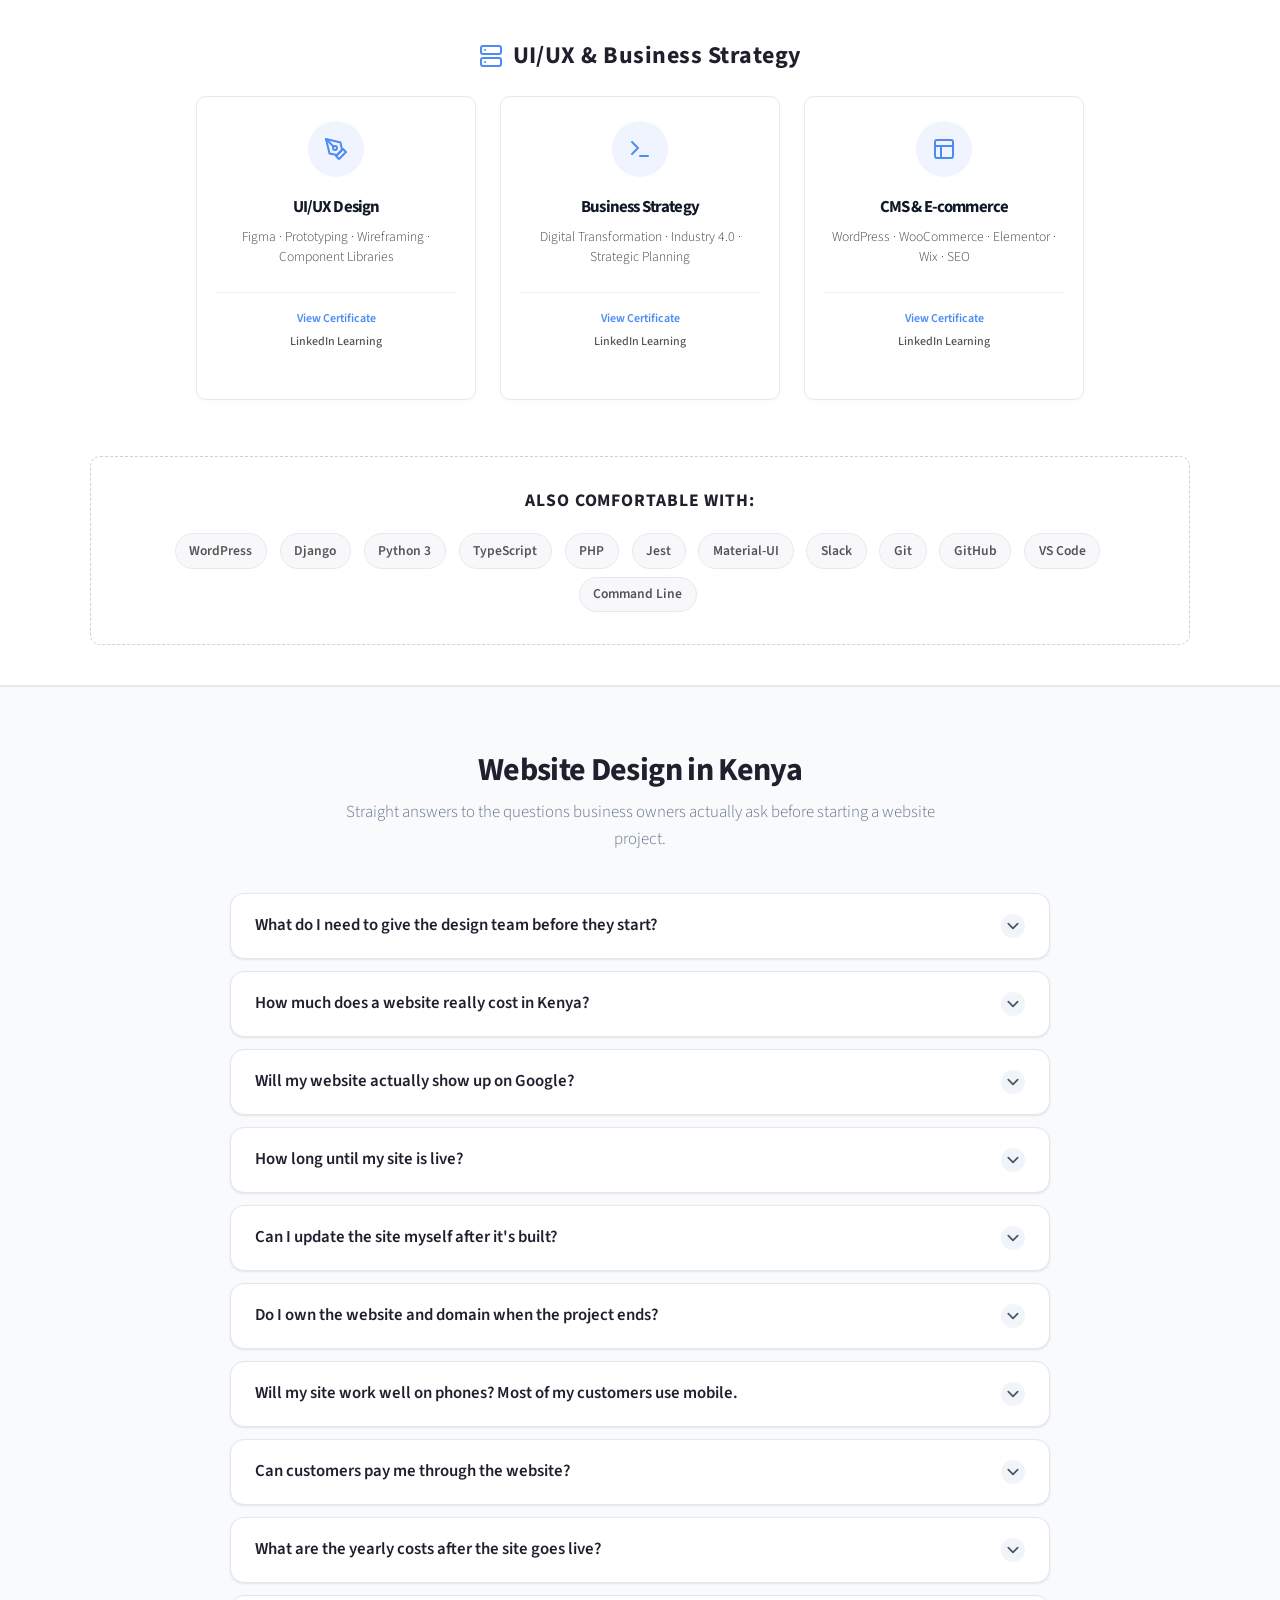
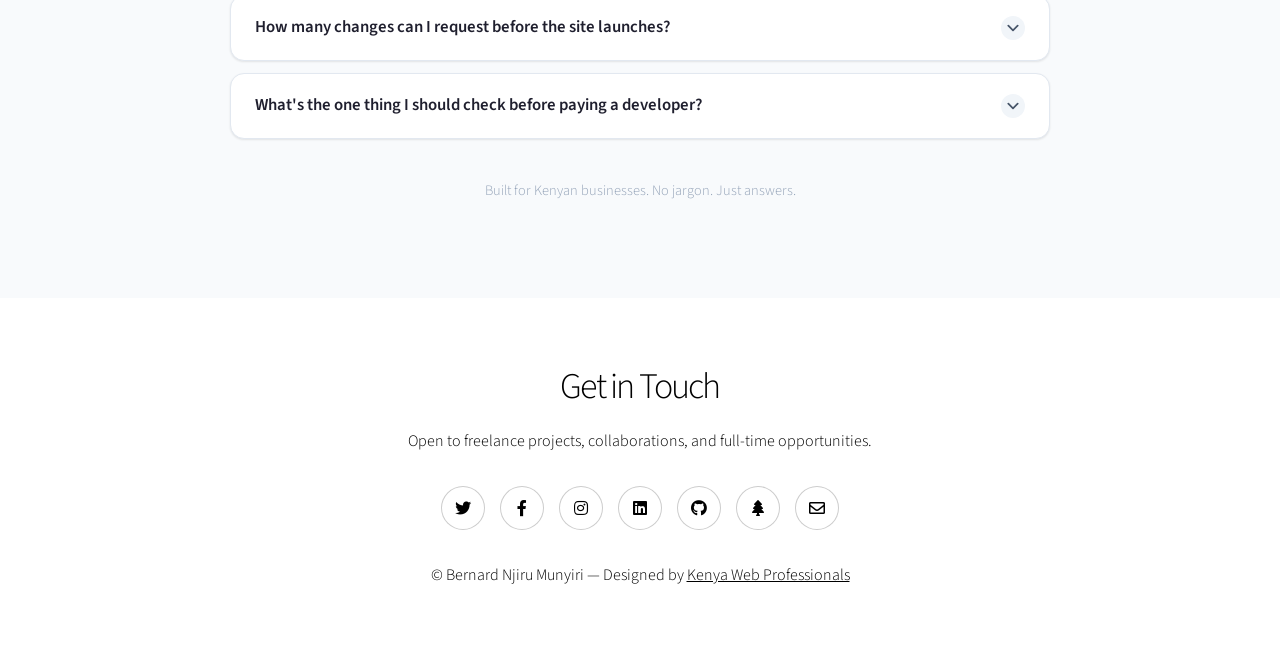
==== commit a80733fe: "Update" ====
--- a/index.html
+++ b/index.html
@@ -283,7 +283,7 @@
         </div>
       </div>
       <div class="image">
-        <img src="images/joekev.png" alt="Joekev Kuku's homepage screenshot" loading="lazy" />
+        <img src="images/joekevekukus.png" alt="Joekev Kuku's homepage screenshot" loading="lazy" />
       </div>
     </section>
            
